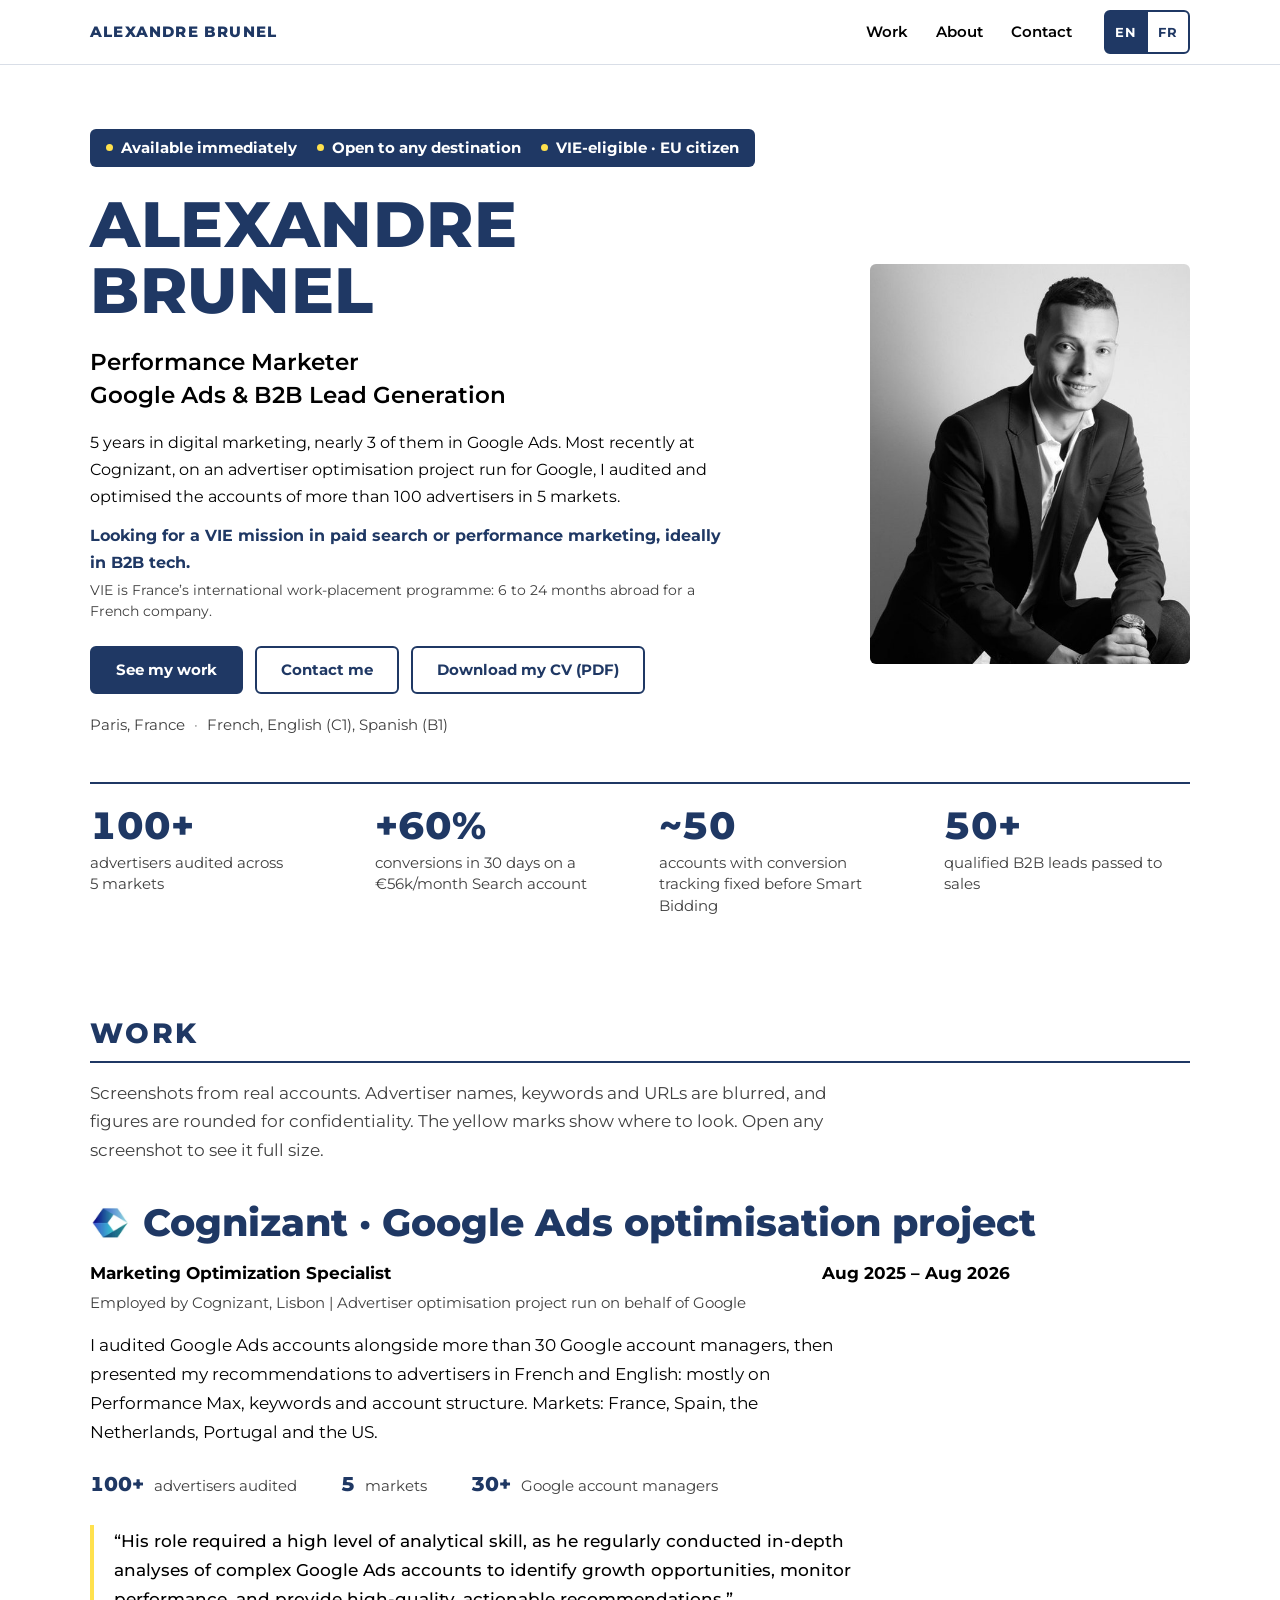
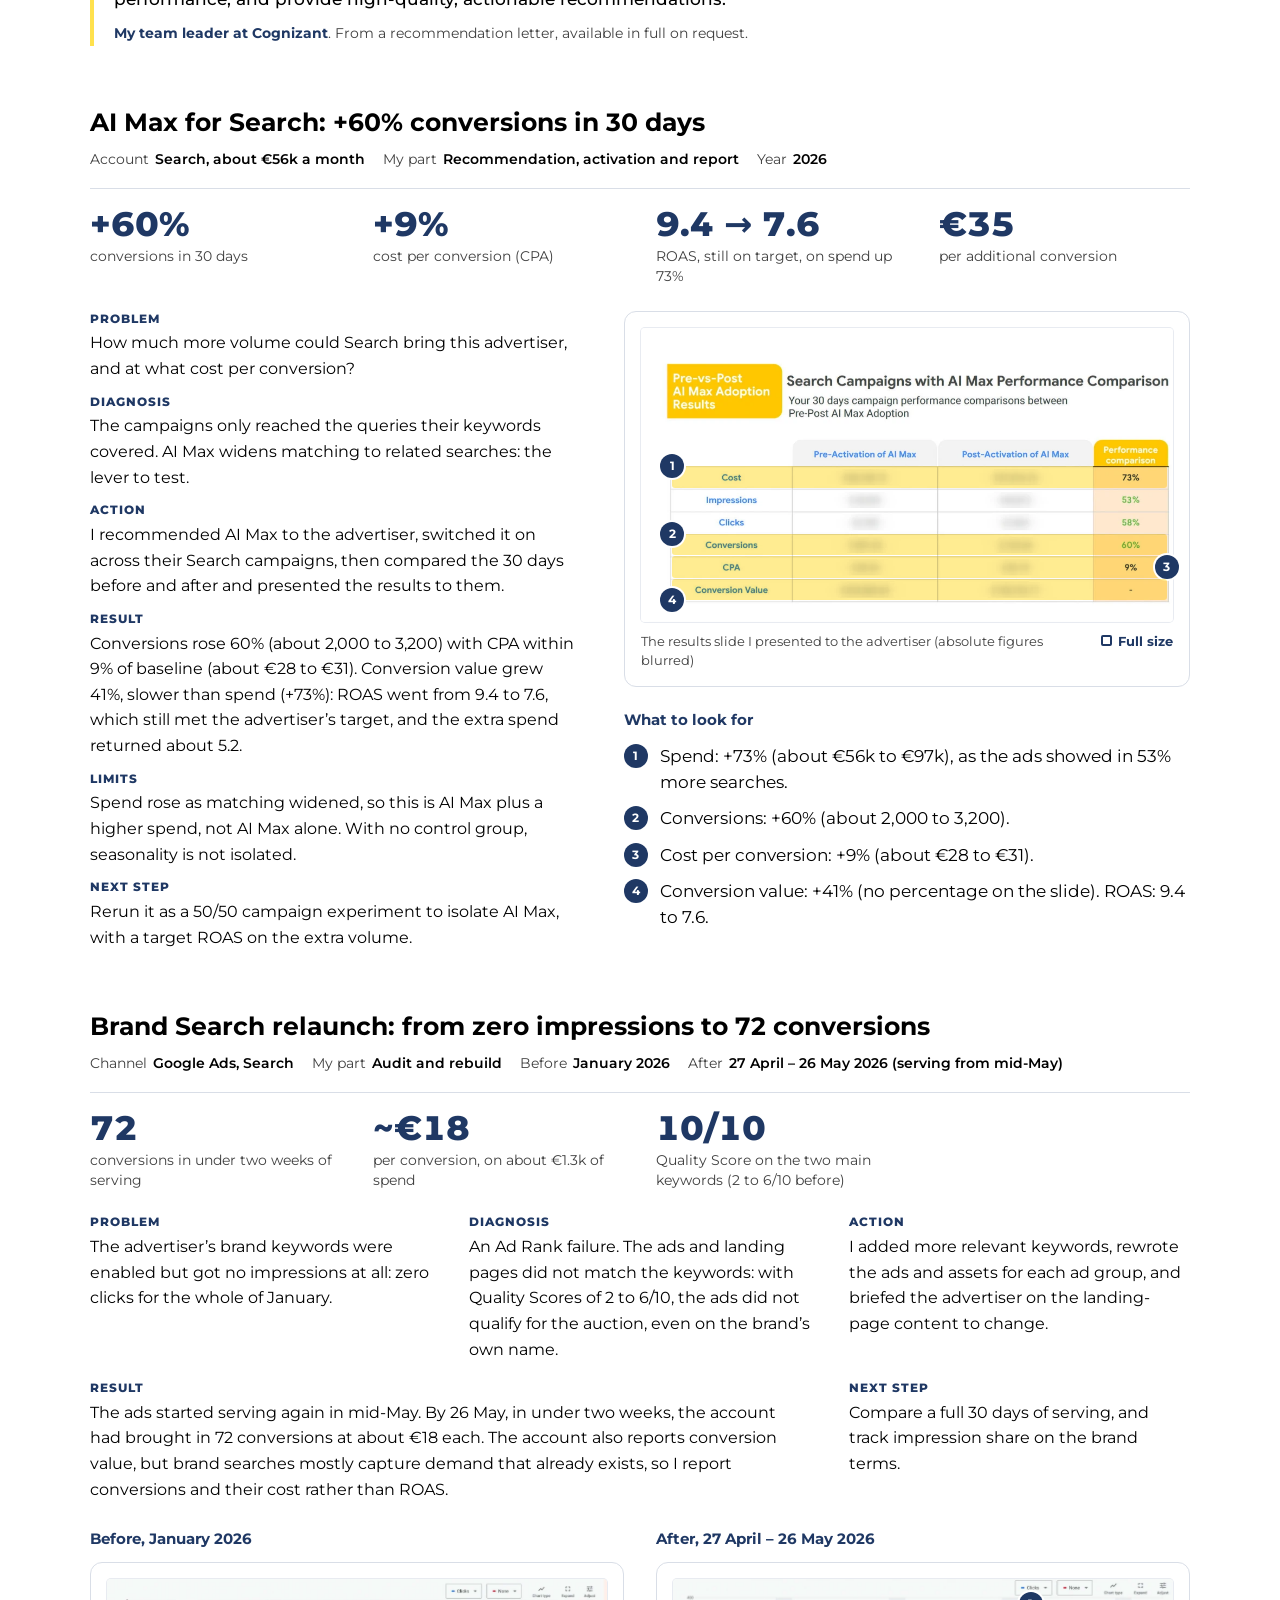
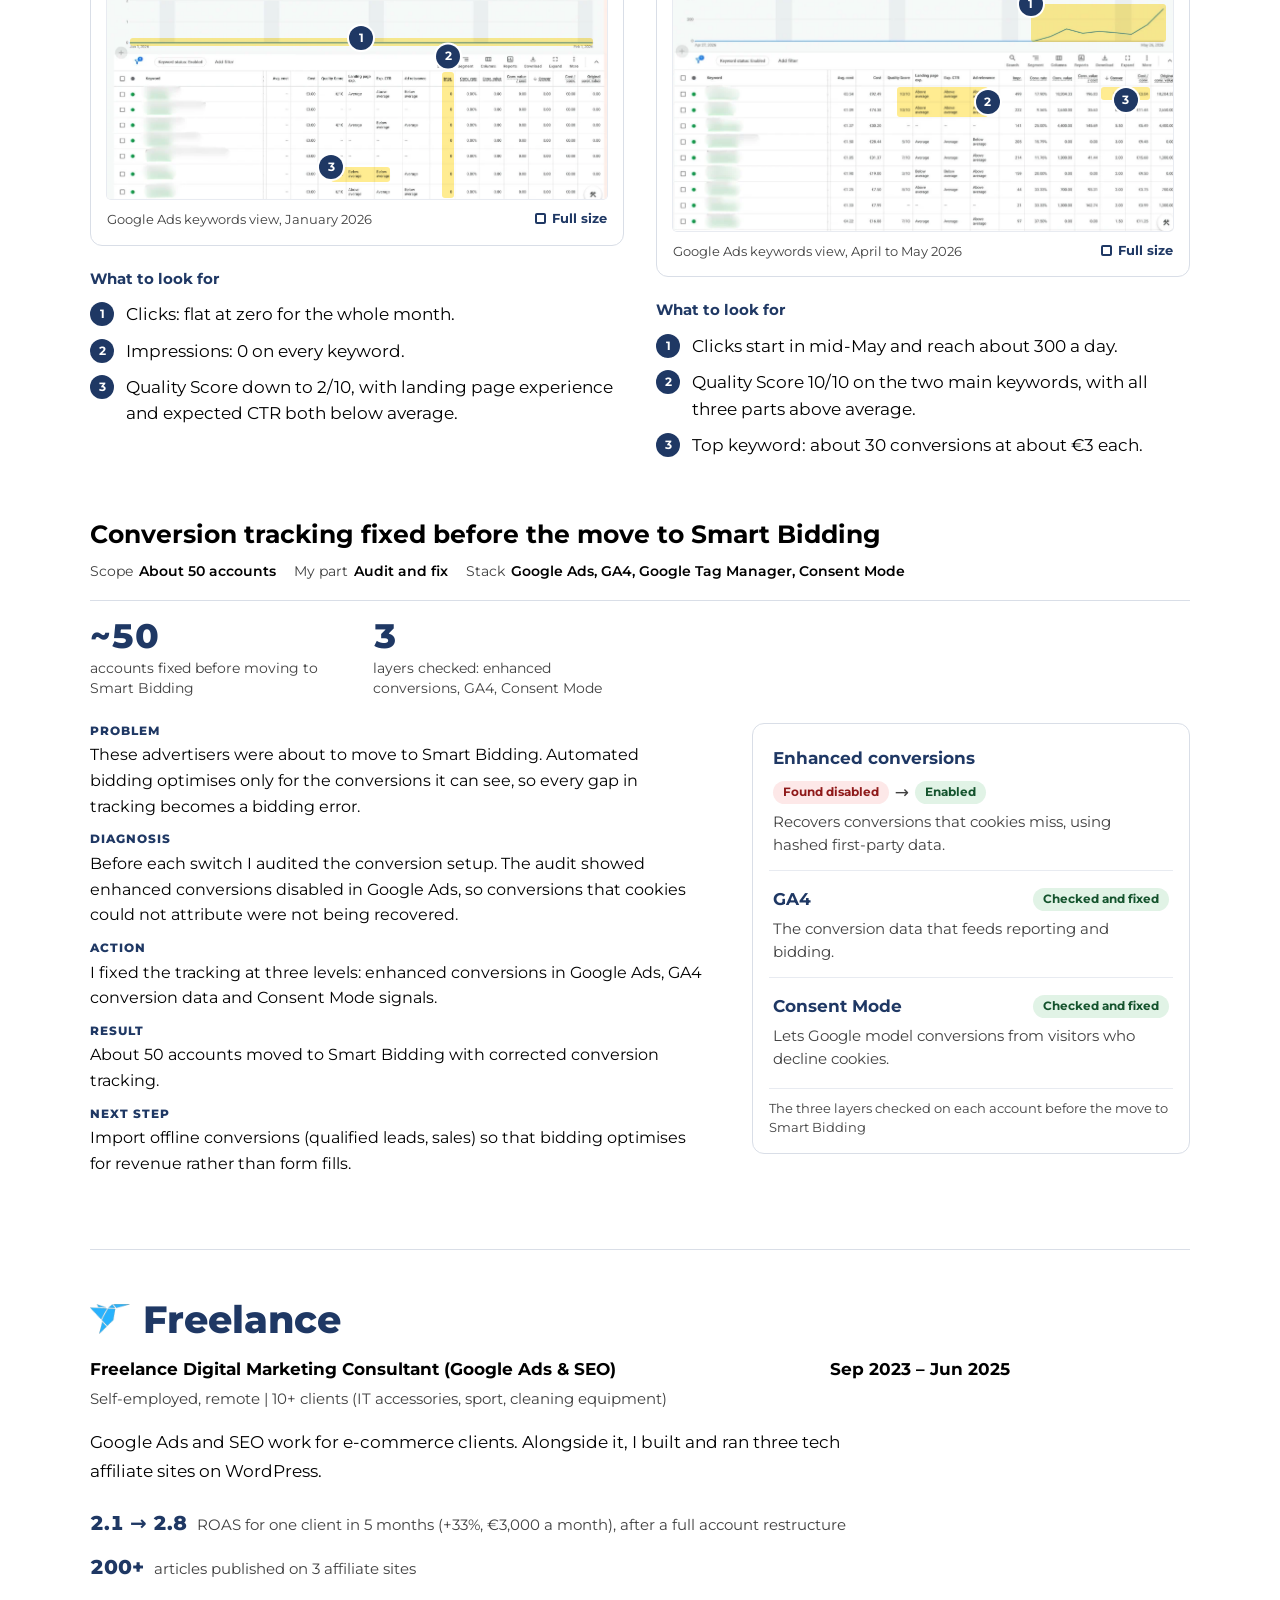
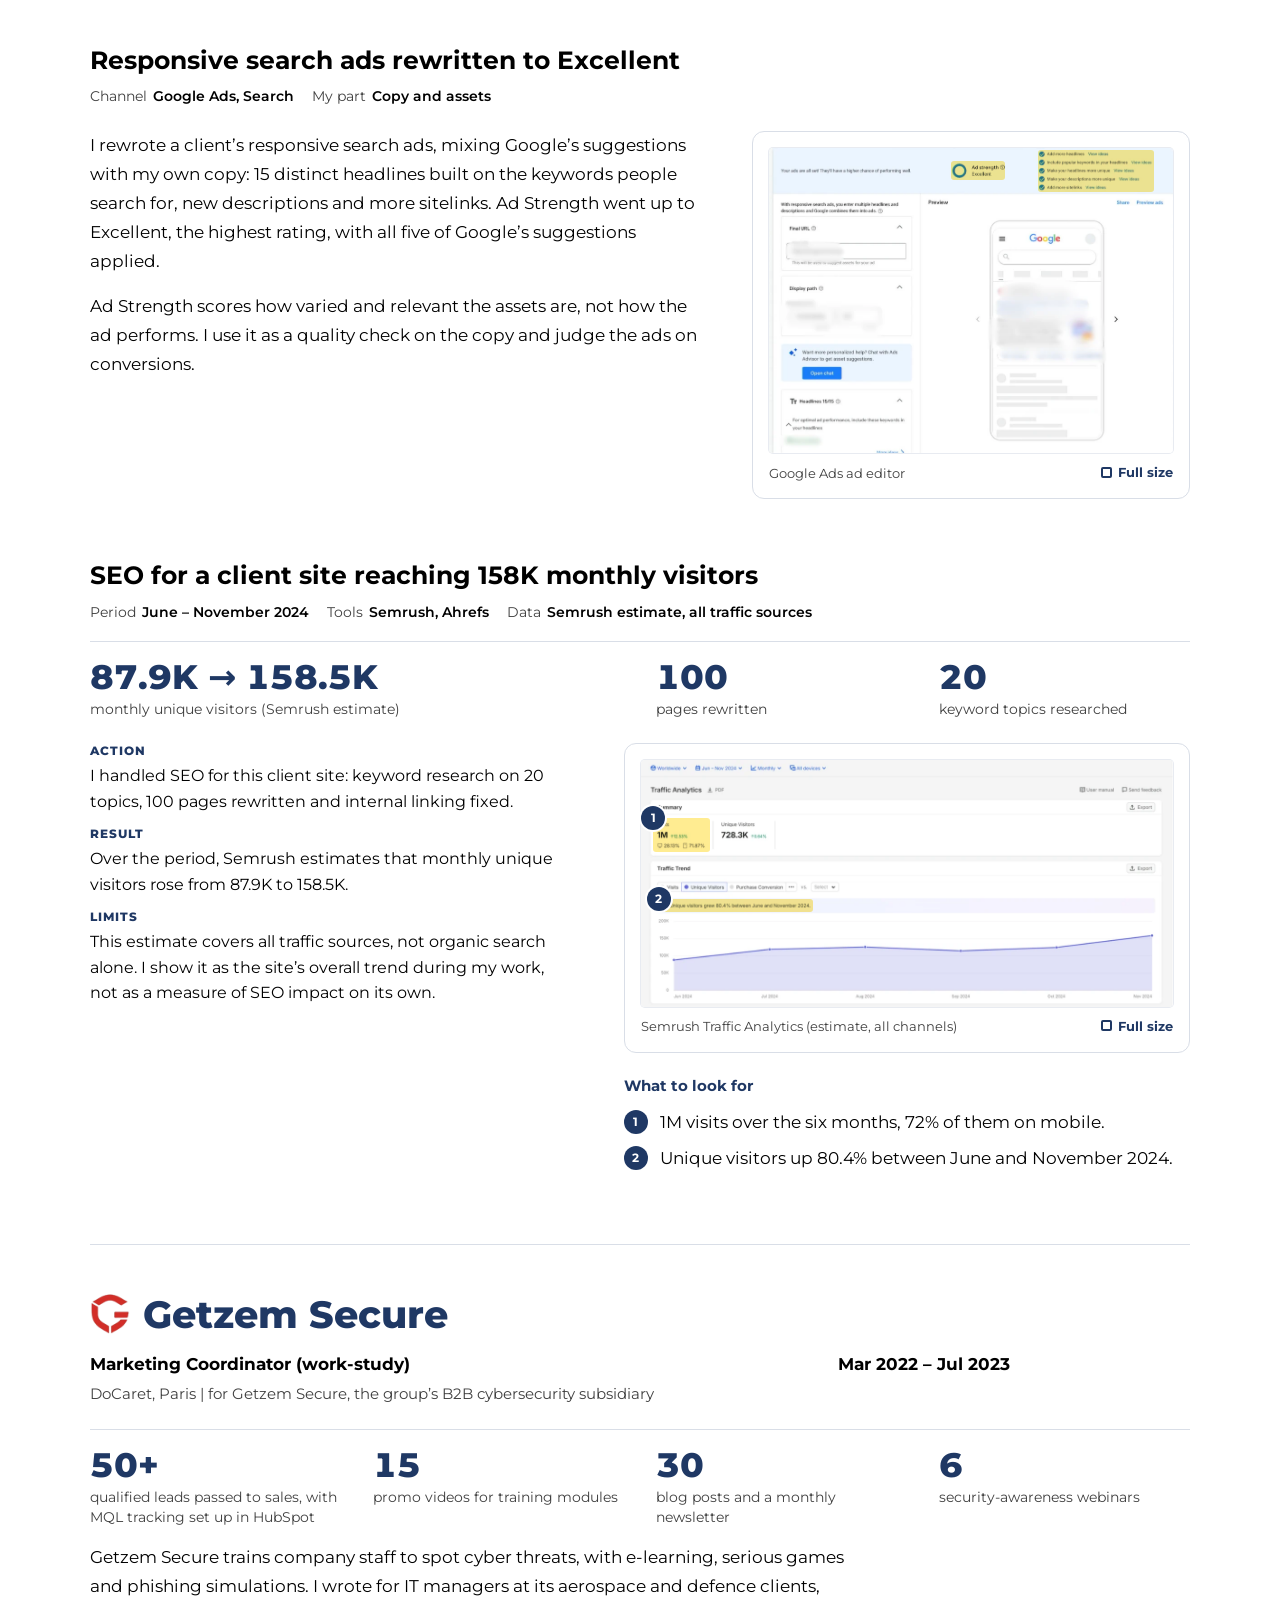
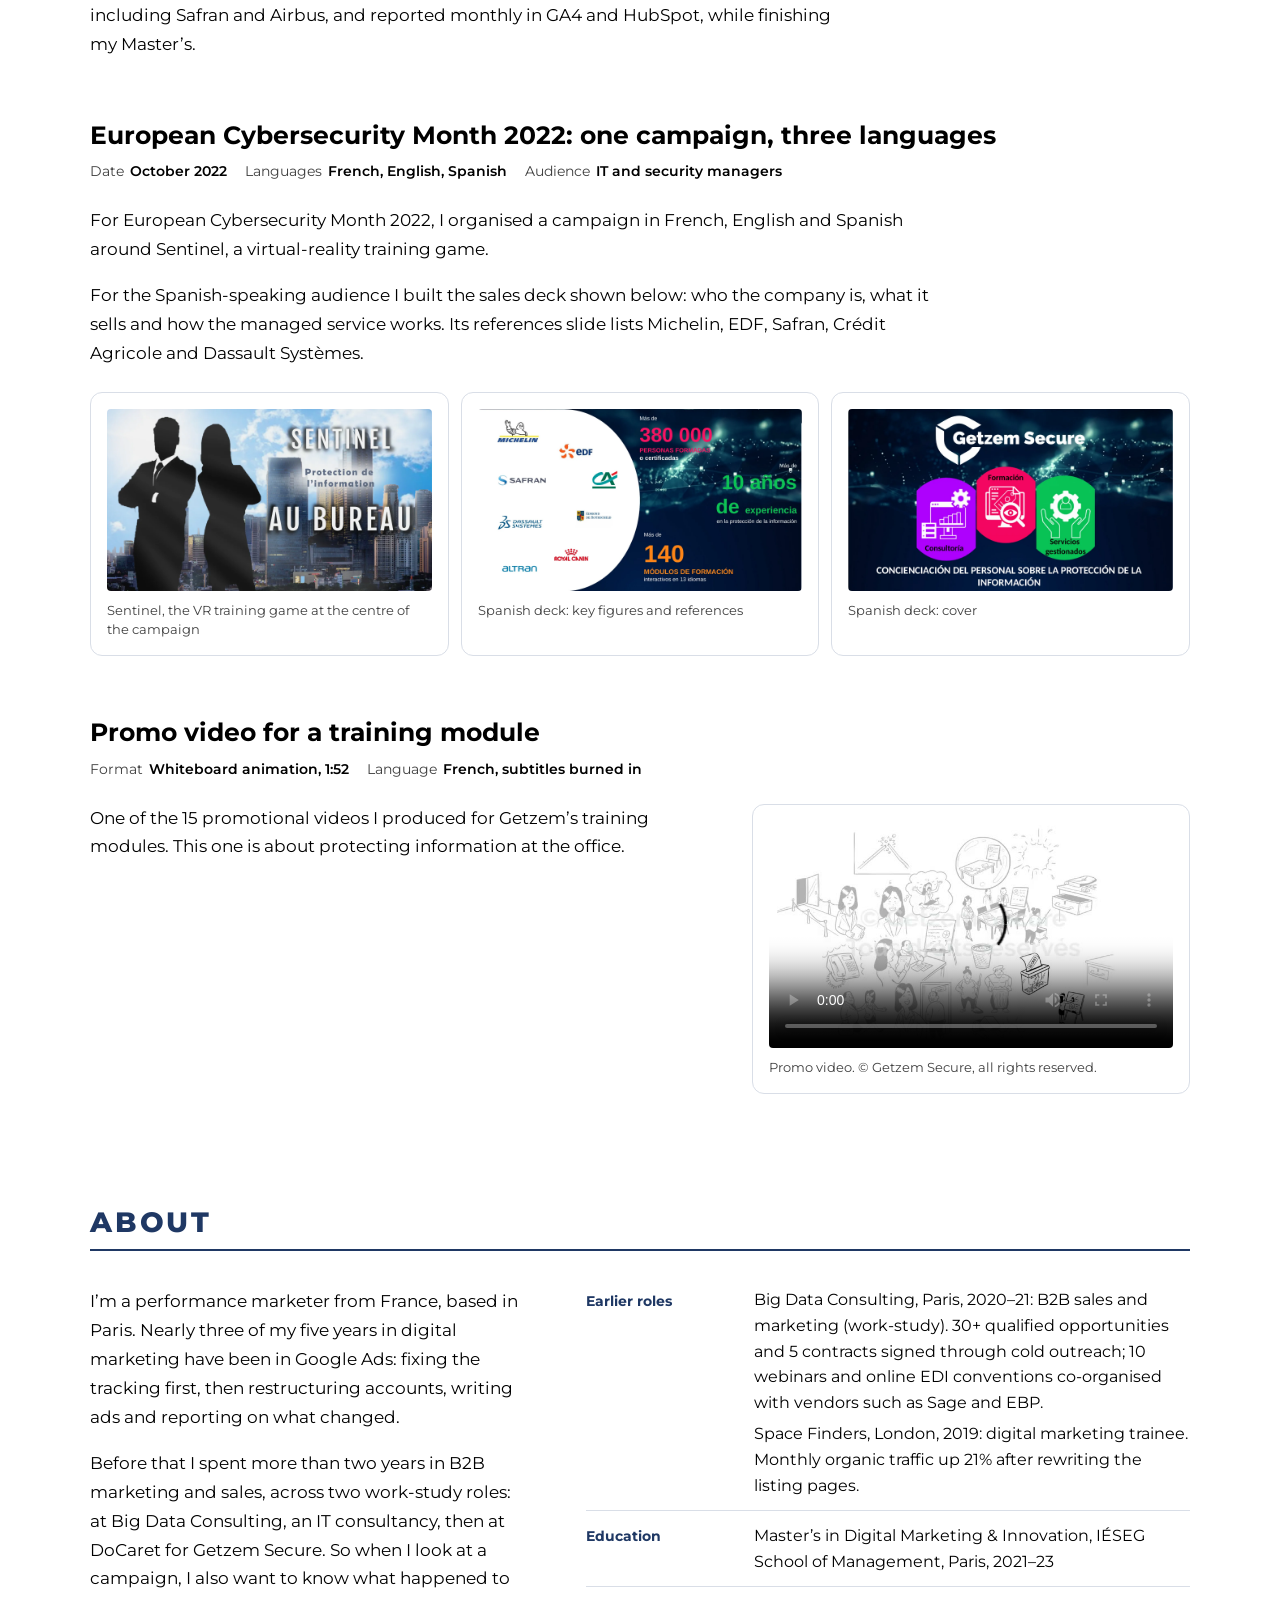
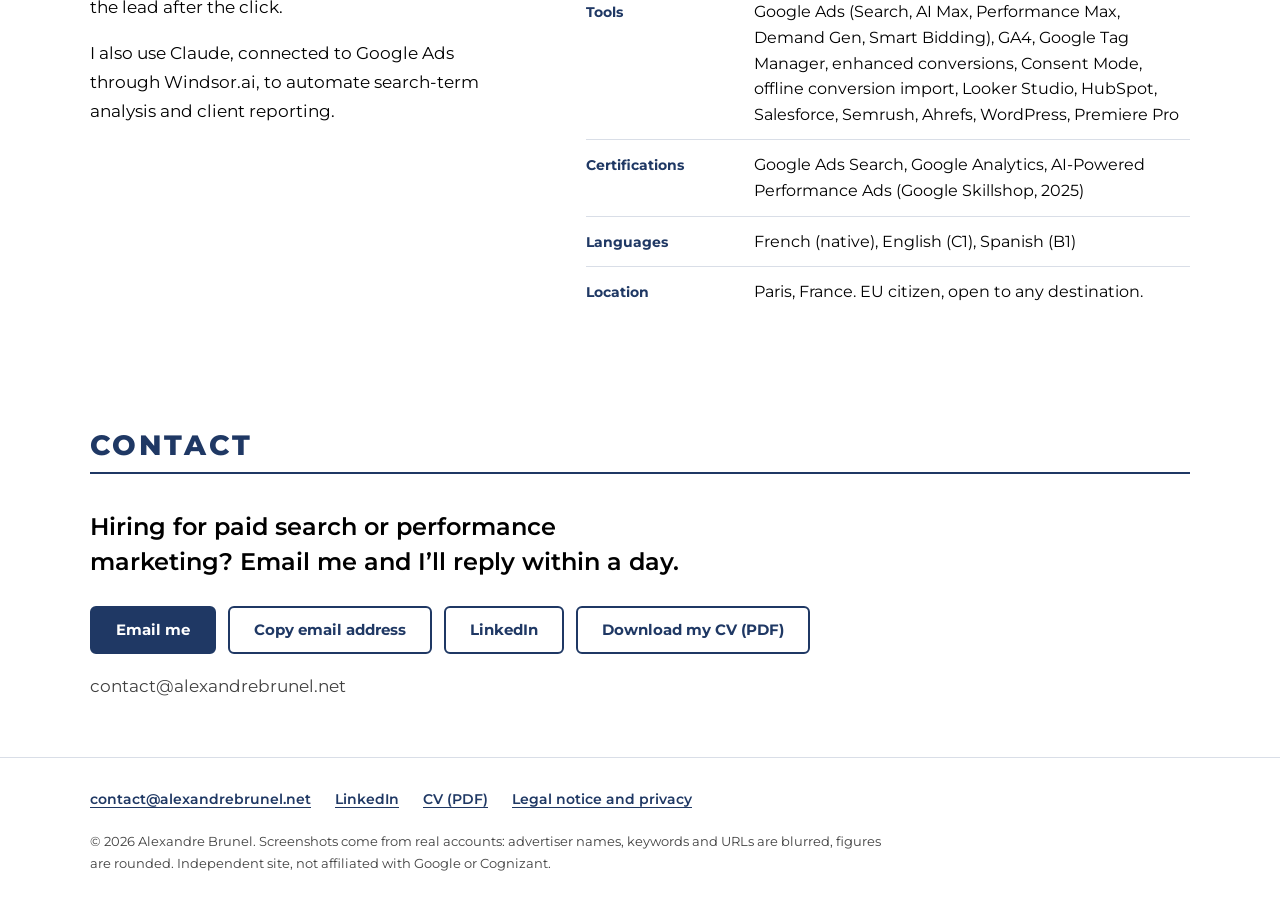
==== index.html @ faf5b643 "Replace CVs with the current EN and FR versions; align email and English level across site and CVs" ====
<!doctype html>
<html lang="en-GB">
<head>
  <meta charset="utf-8">
  <meta name="viewport" content="width=device-width, initial-scale=1">
  <title data-fr="Alexandre Brunel | Marketing de performance : Google Ads et leads B2B">Alexandre Brunel | Performance Marketer: Google Ads &amp; B2B Lead Generation</title>
  <meta name="description" content="Performance marketer: nearly 3 years in Google Ads, 100+ advertiser accounts audited in 5 markets, B2B lead generation. Looking for a VIE mission in paid search." data-fr-content="Marketing de performance : près de 3 ans sur Google Ads, plus de 100 comptes d’annonceurs audités sur 5 marchés, génération de leads B2B. À la recherche d’un VIE en paid search.">
  <meta name="color-scheme" content="light">
  <meta name="theme-color" content="#ffffff">
  <link rel="canonical" href="https://alexandrebrunel.net/">

  <meta property="og:type" content="website">
  <meta property="og:site_name" content="Alexandre Brunel">
  <meta property="og:locale" content="en_GB">
  <meta property="og:locale:alternate" content="fr_FR">
  <meta property="og:title" content="Alexandre Brunel | Performance Marketer: Google Ads &amp; B2B Lead Generation">
  <meta property="og:description" content="Nearly 3 years in Google Ads: 100+ advertiser accounts audited in 5 markets, +60% conversions in 30 days on a €56k/month account. Looking for a VIE mission in paid search.">
  <meta property="og:url" content="https://alexandrebrunel.net/">
  <meta property="og:image" content="https://alexandrebrunel.net/images/og-image.jpg">
  <meta property="og:image:width" content="1200">
  <meta property="og:image:height" content="630">
  <meta property="og:image:alt" content="Alexandre Brunel, performance marketer: Google Ads and B2B lead generation">
  <meta name="twitter:card" content="summary_large_image">

  <link rel="icon" href="images/favicon.png" type="image/png">
  <link rel="apple-touch-icon" href="images/apple-touch-icon.png">
  <link rel="preload" href="fonts/montserrat-latin-wght-normal.woff2" as="font" type="font/woff2" crossorigin>
  <link rel="stylesheet" href="css/style.css">
  <script>
    (function (d) {
      d.classList.add('js');
      var lang = 'en';
      try {
        var asked = new URLSearchParams(location.search).get('lang');
        var browser = (navigator.language || '').slice(0, 2).toLowerCase() === 'fr' ? 'fr' : 'en';
        lang = asked === 'fr' || asked === 'en' ? asked : (localStorage.getItem('lang') || browser);
      } catch (e) {}
      if (lang === 'fr') {
        d.lang = 'fr';
        d.classList.add('is-translating');
        setTimeout(function () { d.classList.remove('is-translating'); }, 2500);
      }
    })(document.documentElement);
  </script>
  <script src="js/lang.js" defer></script>
  <script src="js/main.js" defer></script>
  <script src="js/analytics.js" data-gtm-id="" defer></script>
  <script type="application/ld+json">
  {
    "@context": "https://schema.org",
    "@type": "Person",
    "name": "Alexandre Brunel",
    "url": "https://alexandrebrunel.net/",
    "image": "https://alexandrebrunel.net/images/portrait.jpg",
    "jobTitle": "Performance Marketer",
    "description": "Performance marketer based in Paris: Google Ads and B2B lead generation. 5 years in digital marketing, nearly 3 of them in Google Ads.",
    "knowsAbout": ["Google Ads", "Paid search", "Performance marketing", "Conversion tracking", "Google Analytics 4", "Google Tag Manager", "Consent Mode", "Smart Bidding", "B2B lead generation", "SEO"],
    "address": { "@type": "PostalAddress", "addressLocality": "Paris", "addressCountry": "FR" },
    "knowsLanguage": ["fr", "en", "es"],
    "alumniOf": { "@type": "CollegeOrUniversity", "name": "IÉSEG School of Management" },
    "sameAs": ["https://www.linkedin.com/in/alexandre-brunel-b37252150/"]
  }
  </script>
</head>
<body>
  <a class="skip" href="#work" data-fr="Aller aux projets">Skip to the work</a>

  <header class="topbar">
    <div class="wrap topbar__inner">
      <a class="topbar__name" href="#top">Alexandre Brunel</a>
      <nav class="topbar__nav" aria-label="Sections">
        <a href="#work" data-fr="Projets">Work</a>
        <a href="#about" data-fr="À propos">About</a>
        <a href="#contact">Contact</a>
      </nav>
      <div class="lang" role="group" aria-label="Language" data-fr-aria-label="Langue">
        <button class="lang__btn" type="button" data-lang="en" lang="en" aria-label="English" aria-pressed="true">EN</button>
        <button class="lang__btn" type="button" data-lang="fr" lang="fr" aria-label="Français" aria-pressed="false">FR</button>
      </div>
    </div>
  </header>

  <main id="top">
    <section class="hero" aria-labelledby="hero-title">
      <div class="wrap hero__grid">
        <ul class="hero__status" aria-label="Availability" data-fr-aria-label="Disponibilité">
          <li data-fr="Disponible immédiatement">Available immediately</li>
          <li data-fr="Ouvert à toutes les destinations">Open to any destination</li>
          <li data-fr="Éligible au VIE · Citoyen européen">VIE-eligible · EU citizen</li>
        </ul>
        <div class="hero__text">
          <h1 class="hero__name" id="hero-title">Alexandre Brunel</h1>
          <p class="hero__role"><span class="hero__part" data-fr="Marketing de performance">Performance Marketer</span><span class="sr-only">:</span> <span class="hero__part" data-fr="Google Ads et génération de leads&nbsp;B2B">Google Ads &amp; B2B Lead Generation</span></p>
          <p class="hero__intro" data-fr="5 ans d’expérience en marketing digital, dont près de 3 sur Google Ads. Dernièrement chez Cognizant, sur un projet d’optimisation des annonceurs mené pour Google, j’ai audité et optimisé les comptes de plus de 100 annonceurs sur 5 marchés.">5 years in digital marketing, nearly 3 of them in Google Ads. Most recently at Cognizant, on an advertiser optimisation project run for Google, I audited and optimised the accounts of more than 100 advertisers in 5&nbsp;markets.</p>
          <p class="hero__target"><strong data-fr="Je recherche un VIE en paid search ou en marketing de performance, idéalement dans la tech B2B.">Looking for a VIE mission in paid search or performance marketing, ideally in B2B tech.</strong> <span class="hero__gloss" data-fr="Le VIE (Volontariat International en Entreprise) est une mission de 6 à 24 mois à l’étranger pour une entreprise française.">VIE is France’s international work-placement programme: 6 to 24 months abroad for a French company.</span></p>
          <div class="hero__actions">
            <a class="btn btn--solid" href="#work" data-fr="Voir mes projets">See my work</a>
            <a class="btn btn--outline" href="#contact" data-fr="Me contacter">Contact me</a>
            <a class="btn btn--outline" href="files/Alexandre_Brunel_CV_EN.pdf" data-fr-href="files/Alexandre_Brunel_CV_FR.pdf" download data-fr="Télécharger mon CV (PDF)">Download my CV (PDF)</a>
          </div>
          <ul class="hero__facts" aria-label="Key facts" data-fr-aria-label="En bref">
            <li>Paris, France</li>
            <li data-fr="Français, anglais (C1), espagnol (B1)">French, English (C1), Spanish (B1)</li>
          </ul>
        </div>
        <img class="hero__portrait" src="images/portrait.jpg" width="533" height="666" alt="Portrait of Alexandre Brunel" data-fr-alt="Portrait d’Alexandre Brunel" fetchpriority="high">
      </div>

      <div class="wrap">
        <ul class="proof" aria-label="Results in brief" data-fr-aria-label="Résultats en bref">
          <li><a href="#cognizant"><strong data-fr="100+">100+</strong><span data-fr="annonceurs audités sur 5&nbsp;marchés">advertisers audited across 5&nbsp;markets</span></a></li>
          <li><a href="#aimax"><strong data-fr="+60&nbsp;%">+60%</strong><span data-fr="de conversions en 30 jours sur un compte Search à 56&nbsp;k€ par mois">conversions in 30 days on a €56k/month Search account</span></a></li>
          <li><a href="#tracking"><strong data-fr="~50">~50</strong><span data-fr="comptes au tracking corrigé avant leur passage au Smart Bidding">accounts with conversion tracking fixed before Smart Bidding</span></a></li>
          <li><a href="#getzem"><strong data-fr="50+">50+</strong><span data-fr="leads B2B qualifiés transmis aux commerciaux">qualified B2B leads passed to sales</span></a></li>
        </ul>
      </div>
    </section>

    <section class="section" id="work" aria-labelledby="work-title">
      <div class="wrap">
        <div class="section__head">
          <h2 class="section__title" id="work-title" data-fr="Projets">Work</h2>
          <p class="section__intro" data-fr="Captures d’écran issues de comptes réels. Les noms d’annonceurs, les mots-clés et les URL sont floutés, et les chiffres sont arrondis par souci de confidentialité. Les surlignages jaunes indiquent où regarder. Ouvrez une capture pour l’afficher en grand.">Screenshots from real accounts. Advertiser names, keywords and URLs are blurred, and figures are rounded for confidentiality. The yellow marks show where to look. Open any screenshot to see it full size.</p>
        </div>

        <article class="chapter" id="cognizant" aria-labelledby="cognizant-title">
          <header class="chapter__head">
            <h3 class="chapter__title" id="cognizant-title"><img class="chapter__logo" src="images/logo-cognizant.webp" width="96" height="96" alt="Cognizant logo" data-fr-alt="Logo Cognizant"><span data-fr="Cognizant · Projet d’optimisation Google&nbsp;Ads">Cognizant · Google Ads optimisation project</span></h3>
            <div class="role">
              <p class="role__title" data-fr="Marketing Optimization Specialist">Marketing Optimization Specialist</p>
              <p class="role__dates" data-fr="août 2025 – août 2026">Aug 2025 – Aug 2026</p>
              <p class="role__org" data-fr="Salarié de Cognizant, Lisbonne | Projet d’optimisation des annonceurs mené pour le compte de Google">Employed by Cognizant, Lisbon | Advertiser optimisation project run on behalf of Google</p>
            </div>
            <p class="chapter__intro" data-fr="J’ai audité des comptes Google Ads avec plus de 30 account managers de Google, puis présenté mes recommandations aux annonceurs, en français et en anglais&nbsp;: surtout sur Performance Max, les mots-clés et la structure des comptes. Marchés&nbsp;: France, Espagne, Pays-Bas, Portugal et États-Unis.">I audited Google Ads accounts alongside more than 30 Google account managers, then presented my recommendations to advertisers in French and English: mostly on Performance Max, keywords and account structure. Markets: France, Spain, the Netherlands, Portugal and the US.</p>
            <ul class="tally" aria-label="Scope of the project" data-fr-aria-label="Périmètre du projet">
              <li><strong>100+</strong> <span data-fr="annonceurs audités">advertisers audited</span></li>
              <li><strong>5</strong> <span data-fr="marchés">markets</span></li>
              <li><strong>30+</strong> <span data-fr="account managers Google">Google account managers</span></li>
            </ul>
            <figure class="quote">
              <blockquote class="quote__text">
                <p data-fr="«&nbsp;Son poste exigeait de solides compétences analytiques&nbsp;: il réalisait régulièrement des analyses approfondies de comptes Google Ads complexes pour identifier des opportunités de croissance, suivre les performances et formuler des recommandations concrètes et de grande qualité.&nbsp;»">“His role required a high level of analytical skill, as he regularly conducted in-depth analyses of complex Google Ads accounts to identify growth opportunities, monitor performance, and provide high-quality, actionable recommendations.”</p>
              </blockquote>
              <figcaption class="quote__by"><strong data-fr="Responsable de mon équipe chez Cognizant">My team leader at Cognizant</strong>. <span data-fr="Extrait d’une lettre de recommandation traduite de l’anglais, disponible en entier sur demande.">From a recommendation letter, available in full on request.</span></figcaption>
            </figure>
          </header>

          <section class="case" id="aimax" aria-labelledby="case-aimax" data-scope>
            <header class="case__head">
              <h4 class="case__title" id="case-aimax" data-fr="AI Max pour le Réseau de Recherche&nbsp;: +60&nbsp;% de conversions en 30 jours">AI Max for Search: +60% conversions in 30 days</h4>
              <dl class="case__facts">
                <div><dt data-fr="Compte">Account</dt><dd data-fr="Search, environ 56&nbsp;k€ par mois">Search, about €56k a month</dd></div>
                <div><dt data-fr="Mon rôle">My part</dt><dd data-fr="Recommandation, activation et reporting">Recommendation, activation and report</dd></div>
                <div><dt data-fr="Année">Year</dt><dd>2026</dd></div>
              </dl>
              <ul class="stats" aria-label="Key results" data-fr-aria-label="Résultats clés">
                <li><strong data-fr="+60&nbsp;%">+60%</strong><span data-fr="de conversions en 30 jours">conversions in 30 days</span></li>
                <li><strong data-fr="+9&nbsp;%">+9%</strong><span data-fr="de coût par conversion (CPA)">cost per conversion (CPA)</span></li>
                <li><strong data-fr="9,4 → 7,6">9.4 → 7.6</strong><span data-fr="de ROAS, conforme à l’objectif, pour +73&nbsp;% de dépenses">ROAS, still on target, on spend up 73%</span></li>
                <li><strong data-fr="35&nbsp;€">€35</strong><span data-fr="par conversion supplémentaire">per additional conversion</span></li>
              </ul>
            </header>
            <div class="case__text">
              <details class="more" open data-keep-open><summary><span data-fr="Le raisonnement, étape par étape">The reasoning, step by step</span></summary>
              <dl class="beats">
                <div><dt data-fr="Problème">Problem</dt><dd data-fr="Combien de volume supplémentaire le Search pouvait-il apporter à cet annonceur, et à quel coût par conversion&nbsp;?">How much more volume could Search bring this advertiser, and at what cost per conversion?</dd></div>
                <div><dt data-fr="Diagnostic">Diagnosis</dt><dd data-fr="Les campagnes ne touchaient que les requêtes couvertes par leurs mots-clés. AI Max étend le ciblage aux recherches proches&nbsp;: c’était le levier à tester.">The campaigns only reached the queries their keywords covered. AI Max widens matching to related searches: the lever to test.</dd></div>
                <div><dt data-fr="Action">Action</dt><dd data-fr="J’ai recommandé AI Max à l’annonceur, je l’ai activé sur l’ensemble de ses campagnes Search, puis j’ai comparé les 30 jours avant et après et je lui ai présenté les résultats.">I recommended AI Max to the advertiser, switched it on across their Search campaigns, then compared the 30 days before and after and presented the results to them.</dd></div>
                <div><dt data-fr="Résultat">Result</dt><dd><span data-fr="Les conversions ont augmenté de 60&nbsp;% (d’environ 2&nbsp;000 à 3&nbsp;200), pour un CPA resté à moins de 9&nbsp;% de son niveau de départ (d’environ 28&nbsp;€ à 31&nbsp;€).">Conversions rose 60% (about 2,000 to 3,200) with CPA within 9% of baseline (about €28 to €31).</span> <span data-fr="La valeur de conversion a progressé de 41&nbsp;%, moins vite que les dépenses (+73&nbsp;%)&nbsp;: le ROAS est passé de 9,4 à 7,6, un niveau qui restait conforme à l’objectif de l’annonceur, et le ROAS des dépenses supplémentaires est d’environ 5,2.">Conversion value grew 41%, slower than spend (+73%): ROAS went from 9.4 to 7.6, which still met the advertiser’s target, and the extra spend returned about 5.2.</span></dd></div>
                <div><dt data-fr="Limites">Limits</dt><dd data-fr="Les dépenses ont augmenté avec l’élargissement du ciblage&nbsp;: le résultat reflète AI Max et un budget supérieur, pas AI Max seul. Sans groupe témoin, la saisonnalité n’est pas isolée.">Spend rose as matching widened, so this is AI Max plus a higher spend, not AI Max alone. With no control group, seasonality is not isolated.</dd></div>
                <div><dt data-fr="Et ensuite">Next step</dt><dd data-fr="Refaire le test en expérience de campagne à 50/50 pour isoler l’effet d’AI Max, avec un ROAS cible sur le volume supplémentaire.">Rerun it as a 50/50 campaign experiment to isolate AI Max, with a target ROAS on the extra volume.</dd></div>
              </dl>
              </details>
            </div>
            <div class="case__evidence">
              <figure class="evidence">
                <div class="shot" style="--natural:982px">
                  <button class="shot__btn" type="button" data-zoom data-caption="The results slide I presented to the advertiser. Absolute figures are blurred." data-fr-caption="La diapositive de résultats que j’ai présentée à l’annonceur. Les valeurs absolues sont floutées.">
                    <img src="images/ai-max.webp" width="982" height="542" loading="lazy" decoding="async" alt="Results slide comparing the 30 days before and after AI Max: cost +73%, impressions +53%, clicks +58%, conversions +60%, cost per acquisition +9%. Absolute figures are blurred." data-fr-alt="Diapositive de résultats comparant les 30 jours avant et après l’activation d’AI Max&nbsp;: coût +73&nbsp;%, impressions +53&nbsp;%, clics +58&nbsp;%, conversions +60&nbsp;%, coût par acquisition +9&nbsp;%. Les valeurs absolues sont floutées.">
                    <span class="sr-only" data-fr="Afficher en grand">Open full size</span>
                  </button>
                  <span class="mark" data-mark="1" style="--x:5.91%;--y:47.23%;--w:92.87%;--h:7.2%" aria-hidden="true"><span class="mark__n">1</span></span>
                  <span class="mark" data-mark="2" style="--x:5.91%;--y:70.3%;--w:92.87%;--h:7%" aria-hidden="true"><span class="mark__n">2</span></span>
                  <span class="mark" data-mark="3" style="--x:5.91%;--y:77.86%;--w:92.87%;--h:7.2%;--bx:100%;--by:50%" aria-hidden="true"><span class="mark__n">3</span></span>
                  <span class="mark" data-mark="4" style="--x:5.91%;--y:85.5%;--w:92.87%;--h:7.2%;--by:100%" aria-hidden="true"><span class="mark__n">4</span></span>
                </div>
                <figcaption class="evidence__bar"><span data-fr="La diapositive de résultats présentée à l’annonceur (valeurs absolues floutées)">The results slide I presented to the advertiser (absolute figures blurred)</span><span class="evidence__hint" aria-hidden="true" data-fr="Agrandir">Full size</span></figcaption>
              </figure>
              <div class="look">
                <h5 class="look__title" data-fr="À observer">What to look for</h5>
                <ol class="look__list" role="list" data-look>
                  <li data-mark="1" data-fr="Dépenses&nbsp;: +73&nbsp;% (d’environ 56&nbsp;k€ à 97&nbsp;k€), les annonces ayant été diffusées sur 53&nbsp;% de recherches en plus.">Spend: +73% (about €56k to €97k), as the ads showed in 53% more searches.</li>
                  <li data-mark="2" data-fr="Conversions&nbsp;: +60&nbsp;% (d’environ 2&nbsp;000 à 3&nbsp;200).">Conversions: +60% (about 2,000 to 3,200).</li>
                  <li data-mark="3" data-fr="Coût par conversion&nbsp;: +9&nbsp;% (d’environ 28&nbsp;€ à 31&nbsp;€).">Cost per conversion: +9% (about €28 to €31).</li>
                  <li data-mark="4" data-fr="Valeur de conversion&nbsp;: +41&nbsp;% (sans pourcentage sur la diapositive). ROAS&nbsp;: de 9,4 à 7,6.">Conversion value: +41% (no percentage on the slide). ROAS: 9.4 to 7.6.</li>
                </ol>
              </div>
            </div>
          </section>

          <section class="case case--wide" id="relaunch" aria-labelledby="case-relaunch">
            <header class="case__head">
              <h4 class="case__title" id="case-relaunch" data-fr="Relance d’un compte Brand&nbsp;Search&nbsp;: de zéro impression à 72 conversions">Brand Search relaunch: from zero impressions to 72 conversions</h4>
              <dl class="case__facts">
                <div><dt data-fr="Canal">Channel</dt><dd>Google Ads, Search</dd></div>
                <div><dt data-fr="Mon rôle">My part</dt><dd data-fr="Audit et refonte">Audit and rebuild</dd></div>
                <div><dt data-fr="Avant">Before</dt><dd data-fr="janvier 2026">January 2026</dd></div>
                <div><dt data-fr="Après">After</dt><dd data-fr="27 avril – 26 mai 2026 (diffusion à partir de la mi-mai)">27 April – 26 May 2026 (serving from mid-May)</dd></div>
              </dl>
              <ul class="stats" aria-label="Key results" data-fr-aria-label="Résultats clés">
                <li><strong>72</strong><span data-fr="conversions en moins de deux semaines de diffusion">conversions in under two weeks of serving</span></li>
                <li><strong data-fr="~18&nbsp;€">~€18</strong><span data-fr="par conversion, pour environ 1,3&nbsp;k€ de dépenses">per conversion, on about €1.3k of spend</span></li>
                <li><strong>10/10</strong><span data-fr="de niveau de qualité sur les deux principaux mots-clés (2 à 6/10 avant)">Quality Score on the two main keywords (2 to 6/10 before)</span></li>
              </ul>
            </header>
            <div class="case__text">
              <details class="more" open><summary><span data-fr="Le raisonnement, étape par étape">The reasoning, step by step</span></summary>
              <dl class="beats">
                <div><dt data-fr="Problème">Problem</dt><dd data-fr="Les mots-clés de marque de l’annonceur étaient actifs, mais n’obtenaient aucune impression&nbsp;: zéro clic sur tout le mois de janvier.">The advertiser’s brand keywords were enabled but got no impressions at all: zero clicks for the whole of January.</dd></div>
                <div><dt data-fr="Diagnostic">Diagnosis</dt><dd data-fr="Un Ad Rank insuffisant. Les annonces et les pages de destination ne correspondaient pas aux mots-clés&nbsp;: avec des niveaux de qualité de 2 à 6/10, les annonces ne se qualifiaient pas pour les enchères, même sur le nom de la marque.">An Ad Rank failure. The ads and landing pages did not match the keywords: with Quality Scores of 2 to 6/10, the ads did not qualify for the auction, even on the brand’s own name.</dd></div>
                <div><dt data-fr="Action">Action</dt><dd data-fr="J’ai ajouté des mots-clés plus pertinents, réécrit les annonces et les composants de chaque groupe d’annonces, et transmis à l’annonceur les modifications à apporter au contenu de ses pages de destination.">I added more relevant keywords, rewrote the ads and assets for each ad group, and briefed the advertiser on the landing-page content to change.</dd></div>
                <div class="beats__wide"><dt data-fr="Résultat">Result</dt><dd><span data-fr="Les annonces ont recommencé à être diffusées à la mi-mai. Au 26 mai, en moins de deux semaines, le compte avait généré 72 conversions à environ 18&nbsp;€ chacune.">The ads started serving again in mid-May. By 26 May, in under two weeks, the account had brought in 72 conversions at about €18 each.</span> <span data-fr="Le compte remonte aussi une valeur de conversion, mais les recherches de marque captent surtout une demande déjà existante&nbsp;: je présente donc les conversions et leur coût plutôt qu’un ROAS.">The account also reports conversion value, but brand searches mostly capture demand that already exists, so I report conversions and their cost rather than ROAS.</span></dd></div>
                <div><dt data-fr="Et ensuite">Next step</dt><dd data-fr="Comparer 30 jours complets de diffusion et suivre le taux d’impressions sur la marque.">Compare a full 30 days of serving, and track impression share on the brand terms.</dd></div>
              </dl>
              </details>
            </div>
            <div class="case__evidence tabs tabs--split" data-tabs>
              <div class="tabs__list" role="tablist" aria-label="Account state" data-fr-aria-label="État du compte">
                <button class="tab" type="button" role="tab" id="tab-before" aria-controls="panel-before" aria-selected="true" data-fr="Avant">Before</button>
                <button class="tab" type="button" role="tab" id="tab-after" aria-controls="panel-after" aria-selected="false" tabindex="-1" data-fr="Après">After</button>
              </div>

              <div class="tabs__panel" role="tabpanel" id="panel-before" aria-labelledby="tab-before" data-scope>
                <h5 class="tabs__fallback" data-fr="Avant, janvier 2026">Before, January 2026</h5>
                <figure class="evidence">
                  <div class="shot" style="--natural:1101px">
                    <button class="shot__btn" type="button" data-zoom data-caption="Keywords view, 1 January to 1 February 2026. Keywords are blurred." data-fr-caption="Vue des mots-clés, du 1er janvier au 1er février 2026. Les mots-clés sont floutés.">
                      <img src="images/before-launch.webp" width="1101" height="485" loading="lazy" decoding="async" alt="Google Ads keywords view for January 2026: no clicks and no impressions, Quality Scores between 2/10 and 6/10." data-fr-alt="Vue des mots-clés Google Ads pour janvier 2026&nbsp;: aucun clic ni aucune impression, niveaux de qualité entre 2/10 et 6/10.">
                      <span class="sr-only" data-fr="Afficher en grand">Open full size</span>
                    </button>
                    <span class="mark" data-mark="1" style="--x:4.54%;--y:27.01%;--w:92.64%;--h:3.71%;--bx:50%" aria-hidden="true"><span class="mark__n">1</span></span>
                    <span class="mark" data-mark="2" style="--x:66.94%;--y:42.47%;--w:2.54%;--h:56.91%;--bx:50%;--ty:-115%" aria-hidden="true"><span class="mark__n">2</span></span>
                    <span class="mark" data-mark="3" style="--x:44.87%;--y:85.57%;--w:11.81%;--h:6.6%" aria-hidden="true"><span class="mark__n">3</span></span>
                  </div>
                  <figcaption class="evidence__bar"><span data-fr="Vue des mots-clés Google Ads, janvier 2026">Google Ads keywords view, January 2026</span><span class="evidence__hint" aria-hidden="true" data-fr="Agrandir">Full size</span></figcaption>
                </figure>
                <div class="look">
                  <h5 class="look__title" data-fr="À observer">What to look for</h5>
                  <ol class="look__list" role="list" data-look>
                    <li data-mark="1" data-fr="Clics&nbsp;: à zéro pendant tout le mois.">Clicks: flat at zero for the whole month.</li>
                    <li data-mark="2" data-fr="Impressions&nbsp;: 0 sur chaque mot-clé.">Impressions: 0 on every keyword.</li>
                    <li data-mark="3" data-fr="Niveau de qualité (Quality Score) descendant jusqu’à 2/10, avec une expérience sur la page de destination et un taux de clics attendu tous deux inférieurs à la moyenne.">Quality Score down to 2/10, with landing page experience and expected CTR both below average.</li>
                  </ol>
                </div>
              </div>

              <div class="tabs__panel" role="tabpanel" id="panel-after" aria-labelledby="tab-after" data-scope>
                <h5 class="tabs__fallback" data-fr="Après, du 27 avril au 26 mai 2026">After, 27 April – 26 May 2026</h5>
                <figure class="evidence">
                  <div class="shot" style="--natural:1020px">
                    <button class="shot__btn" type="button" data-zoom data-caption="Keywords view, 27 April to 26 May 2026. Keywords are blurred." data-fr-caption="Vue des mots-clés, du 27 avril au 26 mai 2026. Les mots-clés sont floutés.">
                      <img src="images/after-launch.webp" width="1020" height="514" loading="lazy" decoding="async" alt="Google Ads keywords view for 27 April to 26 May 2026: clicks rising from mid-May, Quality Score 10/10 on the top keywords, conversions on most keywords." data-fr-alt="Vue des mots-clés Google Ads du 27 avril au 26 mai 2026&nbsp;: clics en hausse à partir de la mi-mai, niveau de qualité de 10/10 sur les principaux mots-clés, conversions sur la plupart des mots-clés.">
                      <span class="sr-only" data-fr="Afficher en grand">Open full size</span>
                    </button>
                    <span class="mark" data-mark="1" style="--x:71.57%;--y:10.12%;--w:27.06%;--h:14.79%" aria-hidden="true"><span class="mark__n">1</span></span>
                    <span class="mark" data-mark="2" style="--x:44.71%;--y:42.8%;--w:18.24%;--h:11.87%;--bx:100%;--by:50%" aria-hidden="true"><span class="mark__n">2</span></span>
                    <span class="mark" data-mark="3" style="--x:85.69%;--y:43%;--w:9.71%;--h:5.25%;--bx:50%;--by:100%" aria-hidden="true"><span class="mark__n">3</span></span>
                  </div>
                  <figcaption class="evidence__bar"><span data-fr="Vue des mots-clés Google Ads, avril-mai 2026">Google Ads keywords view, April to May 2026</span><span class="evidence__hint" aria-hidden="true" data-fr="Agrandir">Full size</span></figcaption>
                </figure>
                <div class="look">
                  <h5 class="look__title" data-fr="À observer">What to look for</h5>
                  <ol class="look__list" role="list" data-look>
                    <li data-mark="1" data-fr="Les clics démarrent à la mi-mai et atteignent environ 300 par jour.">Clicks start in mid-May and reach about 300 a day.</li>
                    <li data-mark="2" data-fr="Niveau de qualité de 10/10 sur les deux principaux mots-clés, avec ses trois composantes supérieures à la moyenne.">Quality Score 10/10 on the two main keywords, with all three parts above average.</li>
                    <li data-mark="3" data-fr="Meilleur mot-clé&nbsp;: environ 30 conversions à environ 3&nbsp;€ chacune.">Top keyword: about 30 conversions at about €3 each.</li>
                  </ol>
                </div>
              </div>
            </div>
          </section>

          <section class="case case--compact" id="tracking" aria-labelledby="case-tracking">
            <header class="case__head">
              <h4 class="case__title" id="case-tracking" data-fr="Un suivi des conversions fiabilisé avant le passage au Smart Bidding">Conversion tracking fixed before the move to Smart Bidding</h4>
              <dl class="case__facts">
                <div><dt data-fr="Périmètre">Scope</dt><dd data-fr="Une cinquantaine de comptes">About 50 accounts</dd></div>
                <div><dt data-fr="Mon rôle">My part</dt><dd data-fr="Audit et correction">Audit and fix</dd></div>
                <div><dt data-fr="Outils">Stack</dt><dd data-fr="Google Ads, GA4, Google Tag Manager, Consent Mode">Google Ads, GA4, Google Tag Manager, Consent Mode</dd></div>
              </dl>
              <ul class="stats" aria-label="Key results" data-fr-aria-label="Résultats clés">
                <li><strong data-fr="~50">~50</strong><span data-fr="comptes corrigés avant leur passage au Smart Bidding">accounts fixed before moving to Smart Bidding</span></li>
                <li><strong>3</strong><span data-fr="niveaux contrôlés&nbsp;: conversions améliorées, GA4, Consent Mode">layers checked: enhanced conversions, GA4, Consent Mode</span></li>
              </ul>
            </header>
            <div class="case__text">
              <details class="more" open><summary><span data-fr="Le raisonnement, étape par étape">The reasoning, step by step</span></summary>
              <dl class="beats">
                <div><dt data-fr="Problème">Problem</dt><dd data-fr="Ces annonceurs s’apprêtaient à passer au Smart Bidding. Or les enchères automatiques optimisent uniquement sur les conversions qu’elles voient&nbsp;: tout trou dans le suivi devient une erreur d’enchère.">These advertisers were about to move to Smart Bidding. Automated bidding optimises only for the conversions it can see, so every gap in tracking becomes a bidding error.</dd></div>
                <div><dt data-fr="Diagnostic">Diagnosis</dt><dd data-fr="Avant chaque bascule, j’ai audité la configuration des conversions. L’audit a montré que les conversions améliorées étaient désactivées dans Google Ads&nbsp;: les conversions que les cookies ne permettaient pas d’attribuer n’étaient donc pas récupérées.">Before each switch I audited the conversion setup. The audit showed enhanced conversions disabled in Google Ads, so conversions that cookies could not attribute were not being recovered.</dd></div>
                <div><dt data-fr="Action">Action</dt><dd data-fr="J’ai corrigé le suivi sur trois niveaux&nbsp;: les conversions améliorées dans Google Ads, les données de conversion GA4 et les signaux du Consent Mode.">I fixed the tracking at three levels: enhanced conversions in Google Ads, GA4 conversion data and Consent Mode signals.</dd></div>
                <div><dt data-fr="Résultat">Result</dt><dd data-fr="Une cinquantaine de comptes sont passés au Smart Bidding avec un suivi des conversions corrigé.">About 50 accounts moved to Smart Bidding with corrected conversion tracking.</dd></div>
                <div><dt data-fr="Et ensuite">Next step</dt><dd data-fr="Importer les conversions hors ligne (leads qualifiés, ventes) pour que les enchères optimisent sur le chiffre d’affaires plutôt que sur les formulaires envoyés.">Import offline conversions (qualified leads, sales) so that bidding optimises for revenue rather than form fills.</dd></div>
              </dl>
              </details>
            </div>
            <div class="case__evidence">
              <figure class="evidence audit">
                <ol class="audit__list" role="list">
                  <li>
                    <div class="audit__head"><strong data-fr="Conversions améliorées">Enhanced conversions</strong><span class="audit__chips"><span class="chip chip--bad" data-fr="Désactivées">Found disabled</span><span aria-hidden="true">→</span><span class="chip chip--ok" data-fr="Activées">Enabled</span></span></div>
                    <p data-fr="Elles récupèrent les conversions que les cookies manquent, grâce à des données first-party hachées.">Recovers conversions that cookies miss, using hashed first-party data.</p>
                  </li>
                  <li>
                    <div class="audit__head"><strong>GA4</strong><span class="chip chip--ok" data-fr="Contrôlé et corrigé">Checked and fixed</span></div>
                    <p data-fr="Les données de conversion qui alimentent le reporting et les enchères.">The conversion data that feeds reporting and bidding.</p>
                  </li>
                  <li>
                    <div class="audit__head"><strong>Consent Mode</strong><span class="chip chip--ok" data-fr="Contrôlé et corrigé">Checked and fixed</span></div>
                    <p data-fr="Il permet à Google de modéliser les conversions des internautes qui refusent les cookies.">Lets Google model conversions from visitors who decline cookies.</p>
                  </li>
                </ol>
                <figcaption class="evidence__bar"><span data-fr="Les trois niveaux contrôlés sur chaque compte avant le passage au Smart Bidding">The three layers checked on each account before the move to Smart Bidding</span></figcaption>
              </figure>
            </div>
          </section>
        </article>

        <article class="chapter" id="freelance" aria-labelledby="freelance-title">
          <header class="chapter__head">
            <h3 class="chapter__title" id="freelance-title"><img class="chapter__logo" src="images/logo-freelance.webp" width="96" height="96" alt="Logo of my freelance work" data-fr-alt="Logo de mon activité freelance">Freelance</h3>
            <div class="role">
              <p class="role__title" data-fr="Consultant marketing digital freelance (Google Ads et SEO)">Freelance Digital Marketing Consultant (Google Ads &amp; SEO)</p>
              <p class="role__dates" data-fr="sept. 2023 – juin 2025">Sep 2023 – Jun 2025</p>
              <p class="role__org" data-fr="Indépendant, à distance | Plus de 10 clients (accessoires informatiques, sport, matériel de nettoyage)">Self-employed, remote | 10+ clients (IT accessories, sport, cleaning equipment)</p>
            </div>
            <p class="chapter__intro" data-fr="Missions Google Ads et SEO pour des clients e-commerce. En parallèle, j’ai créé et géré trois sites d’affiliation tech sous WordPress.">Google Ads and SEO work for e-commerce clients. Alongside it, I built and ran three tech affiliate sites on WordPress.</p>
            <ul class="tally" aria-label="Freelance results" data-fr-aria-label="Résultats en freelance">
              <li><strong data-fr="2,1 → 2,8">2.1 → 2.8</strong> <span data-fr="de ROAS en 5 mois pour un client (+33&nbsp;%, budget de 3&nbsp;000&nbsp;€ par mois), après la restructuration complète de son compte">ROAS for one client in 5 months (+33%, €3,000 a month), after a full account restructure</span></li>
              <li><strong>200+</strong> <span data-fr="articles publiés sur 3 sites d’affiliation">articles published on 3 affiliate sites</span></li>
            </ul>
          </header>

          <section class="case case--compact" id="rsa" aria-labelledby="case-rsa">
            <header class="case__head">
              <h4 class="case__title" id="case-rsa" data-fr="Annonces responsives réécrites&nbsp;: efficacité «&nbsp;Excellente&nbsp;»">Responsive search ads rewritten to Excellent</h4>
              <dl class="case__facts">
                <div><dt data-fr="Canal">Channel</dt><dd>Google Ads, Search</dd></div>
                <div><dt data-fr="Mon rôle">My part</dt><dd data-fr="Rédaction et composants">Copy and assets</dd></div>
              </dl>
            </header>
            <div class="case__text">
              <p data-fr="J’ai réécrit les annonces responsives d’un client en combinant les suggestions de Google et mes propres textes&nbsp;: 15 titres distincts construits autour des mots-clés recherchés, de nouvelles descriptions et davantage de liens annexes. L’efficacité de l’annonce est passée à «&nbsp;Excellente&nbsp;», la meilleure note, avec les cinq suggestions de Google appliquées.">I rewrote a client’s responsive search ads, mixing Google’s suggestions with my own copy: 15 distinct headlines built on the keywords people search for, new descriptions and more sitelinks. Ad Strength went up to Excellent, the highest rating, with all five of Google’s suggestions applied.</p>
              <p data-fr="L’efficacité de l’annonce évalue la variété et la pertinence des composants, pas les performances. Je m’en sers donc comme contrôle qualité des textes, et je juge les annonces sur leurs conversions.">Ad Strength scores how varied and relevant the assets are, not how the ad performs. I use it as a quality check on the copy and judge the ads on conversions.</p>
            </div>
            <div class="case__evidence">
              <figure class="evidence">
                <div class="shot" style="--natural:893px">
                  <button class="shot__btn" type="button" data-zoom data-caption="Responsive search ad in the Google Ads editor. Final URL and ad preview are blurred." data-fr-caption="Annonce responsive sur le Réseau de Recherche dans l’éditeur d’annonces Google Ads. L’URL finale et l’aperçu de l’annonce sont floutés.">
                    <img src="images/ad-strength.webp" width="893" height="673" loading="lazy" decoding="async" alt="Google Ads ad editor showing Ad strength: Excellent, all five suggestions ticked and 15 of 15 headlines used." data-fr-alt="Éditeur d’annonces Google Ads affichant une efficacité «&nbsp;Excellente&nbsp;», les cinq suggestions cochées et 15 titres sur 15 utilisés.">
                    <span class="sr-only" data-fr="Afficher en grand">Open full size</span>
                  </button>
                  <span class="mark" style="--x:45.13%;--y:4.16%;--w:13.44%;--h:6.24%" aria-hidden="true"></span>
                  <span class="mark" style="--x:66.52%;--y:0.6%;--w:28.67%;--h:13.8%" aria-hidden="true"></span>
                </div>
                <figcaption class="evidence__bar"><span data-fr="Éditeur d’annonces Google Ads">Google Ads ad editor</span><span class="evidence__hint" aria-hidden="true" data-fr="Agrandir">Full size</span></figcaption>
              </figure>
            </div>
          </section>

          <section class="case" id="seo" aria-labelledby="case-seo" data-scope>
            <header class="case__head">
              <h4 class="case__title" id="case-seo" data-fr="SEO d’un site client passé à 158&nbsp;k visiteurs mensuels">SEO for a client site reaching 158K monthly visitors</h4>
              <dl class="case__facts">
                <div><dt data-fr="Période">Period</dt><dd data-fr="juin – novembre 2024">June – November 2024</dd></div>
                <div><dt data-fr="Outils">Tools</dt><dd>Semrush, Ahrefs</dd></div>
                <div><dt data-fr="Données">Data</dt><dd data-fr="Estimation Semrush, toutes sources de trafic">Semrush estimate, all traffic sources</dd></div>
              </dl>
              <ul class="stats" aria-label="Key figures" data-fr-aria-label="Chiffres clés">
                <li class="stats__wide"><strong data-fr="87,9&nbsp;k → 158,5&nbsp;k">87.9K → 158.5K</strong><span data-fr="visiteurs uniques mensuels (estimation Semrush)">monthly unique visitors (Semrush estimate)</span></li>
                <li><strong>100</strong><span data-fr="pages réécrites">pages rewritten</span></li>
                <li><strong>20</strong><span data-fr="thématiques de mots-clés étudiées">keyword topics researched</span></li>
              </ul>
            </header>
            <div class="case__text">
              <details class="more" open><summary><span data-fr="Le raisonnement, étape par étape">The reasoning, step by step</span></summary>
              <dl class="beats">
                <div><dt data-fr="Action">Action</dt><dd data-fr="J’ai géré le SEO de ce site client&nbsp;: recherche de mots-clés sur 20 thématiques, réécriture de 100 pages et correction du maillage interne.">I handled SEO for this client site: keyword research on 20 topics, 100 pages rewritten and internal linking fixed.</dd></div>
                <div><dt data-fr="Résultat">Result</dt><dd data-fr="Sur la période, Semrush estime que le nombre de visiteurs uniques mensuels est passé de 87,9&nbsp;k à 158,5&nbsp;k.">Over the period, Semrush estimates that monthly unique visitors rose from 87.9K to 158.5K.</dd></div>
                <div><dt data-fr="Limites">Limits</dt><dd data-fr="Cette estimation couvre toutes les sources de trafic, pas seulement la recherche organique. Je la présente comme la tendance générale du site pendant ma mission, pas comme une mesure de l’impact du SEO à elle seule.">This estimate covers all traffic sources, not organic search alone. I show it as the site’s overall trend during my work, not as a measure of SEO impact on its own.</dd></div>
              </dl>
              </details>
            </div>
            <div class="case__evidence">
              <figure class="evidence">
                <div class="shot" style="--natural:1116px">
                  <button class="shot__btn" type="button" data-zoom data-caption="Semrush Traffic Analytics (estimate, all channels), June to November 2024." data-fr-caption="Semrush Traffic Analytics (estimation, tous canaux), de juin à novembre 2024.">
                    <img src="images/semrush.webp" width="1116" height="516" loading="lazy" decoding="async" alt="Semrush Traffic Analytics for June to November 2024: 1M visits and unique visitors rising from about 88K to 159K a month." data-fr-alt="Semrush Traffic Analytics, de juin à novembre 2024&nbsp;: 1&nbsp;million de visites et un nombre de visiteurs uniques mensuels passé d’environ 88&nbsp;k à 159&nbsp;k.">
                    <span class="sr-only" data-fr="Afficher en grand">Open full size</span>
                  </button>
                  <span class="mark" data-mark="1" style="--x:2.4%;--y:23.6%;--w:10.6%;--h:13.6%" aria-hidden="true"><span class="mark__n">1</span></span>
                  <span class="mark" data-mark="2" style="--x:3.41%;--y:56.2%;--w:29.03%;--h:5.4%" aria-hidden="true"><span class="mark__n">2</span></span>
                </div>
                <figcaption class="evidence__bar"><span data-fr="Semrush Traffic Analytics (estimation, tous canaux)">Semrush Traffic Analytics (estimate, all channels)</span><span class="evidence__hint" aria-hidden="true" data-fr="Agrandir">Full size</span></figcaption>
              </figure>
              <div class="look">
                <h5 class="look__title" data-fr="À observer">What to look for</h5>
                <ol class="look__list" role="list" data-look>
                  <li data-mark="1" data-fr="1&nbsp;million de visites sur les six mois, dont 72&nbsp;% sur mobile.">1M visits over the six months, 72% of them on mobile.</li>
                  <li data-mark="2" data-fr="Visiteurs uniques&nbsp;: +80,4&nbsp;% entre juin et novembre 2024.">Unique visitors up 80.4% between June and November 2024.</li>
                </ol>
              </div>
            </div>
          </section>
        </article>

        <article class="chapter" id="getzem" aria-labelledby="getzem-title">
          <header class="chapter__head">
            <h3 class="chapter__title" id="getzem-title"><img class="chapter__logo" src="images/logo-getzem.webp" width="96" height="96" alt="Getzem Secure logo" data-fr-alt="Logo Getzem Secure">Getzem Secure</h3>
            <div class="role">
              <p class="role__title" data-fr="Coordinateur marketing (alternance)">Marketing Coordinator (work-study)</p>
              <p class="role__dates" data-fr="mars 2022 – juil. 2023">Mar 2022 – Jul 2023</p>
              <p class="role__org" data-fr="DoCaret, Paris | pour Getzem Secure, la filiale de cybersécurité B2B du groupe">DoCaret, Paris | for Getzem Secure, the group’s B2B cybersecurity subsidiary</p>
            </div>
            <ul class="stats stats--chapter" aria-label="Results at Getzem" data-fr-aria-label="Résultats chez Getzem">
              <li><strong>50+</strong><span data-fr="leads qualifiés transmis aux commerciaux, avec un suivi des MQL mis en place dans HubSpot">qualified leads passed to sales, with MQL tracking set up in HubSpot</span></li>
              <li><strong>15</strong><span data-fr="vidéos promotionnelles pour des modules de formation">promo videos for training modules</span></li>
              <li><strong>30</strong><span data-fr="articles de blog et une newsletter mensuelle">blog posts and a monthly newsletter</span></li>
              <li><strong>6</strong><span data-fr="webinars de sensibilisation à la cybersécurité">security-awareness webinars</span></li>
            </ul>
            <p class="chapter__intro" data-fr="Getzem Secure forme les salariés des entreprises à repérer les cybermenaces, grâce à l’e-learning, aux serious games et aux simulations de phishing. J’écrivais pour les responsables IT de ses clients de l’aéronautique et de la défense, dont Safran et Airbus, et je rendais compte chaque mois des résultats dans GA4 et HubSpot, tout en terminant mon master.">Getzem Secure trains company staff to spot cyber threats, with e-learning, serious games and phishing simulations. I wrote for IT managers at its aerospace and defence clients, including Safran and Airbus, and reported monthly in GA4 and HubSpot, while finishing my Master’s.</p>
          </header>

          <section class="case case--wide" id="ecsm" aria-labelledby="case-ecsm">
            <header class="case__head">
              <h4 class="case__title" id="case-ecsm" data-fr="Mois européen de la cybersécurité 2022&nbsp;: une campagne en trois langues">European Cybersecurity Month 2022: one campaign, three languages</h4>
              <dl class="case__facts">
                <div><dt>Date</dt><dd data-fr="octobre 2022">October 2022</dd></div>
                <div><dt data-fr="Langues">Languages</dt><dd data-fr="Français, anglais, espagnol">French, English, Spanish</dd></div>
                <div><dt data-fr="Cible">Audience</dt><dd data-fr="Responsables informatique et sécurité">IT and security managers</dd></div>
              </dl>
            </header>
            <div class="case__text">
              <p data-fr="Pour le Mois européen de la cybersécurité 2022, j’ai organisé une campagne en français, en anglais et en espagnol autour de Sentinel, un jeu de formation en réalité virtuelle.">For European Cybersecurity Month 2022, I organised a campaign in French, English and Spanish around Sentinel, a virtual-reality training game.</p>
              <p data-fr="Pour le public hispanophone, j’ai conçu la présentation commerciale ci-dessous&nbsp;: qui est l’entreprise, ce qu’elle vend et comment fonctionne le service managé. Sa diapositive de références cite Michelin, EDF, Safran, Crédit Agricole et Dassault Systèmes.">For the Spanish-speaking audience I built the sales deck shown below: who the company is, what it sells and how the managed service works. Its references slide lists Michelin, EDF, Safran, Crédit Agricole and Dassault Systèmes.</p>
            </div>
            <div class="case__evidence trio">
              <figure class="evidence">
                <div class="shot shot--slide">
                  <button class="shot__btn" type="button" data-zoom data-caption="Sentinel, the VR training game at the centre of the campaign (French title card)." data-fr-caption="Sentinel, le jeu de formation en réalité virtuelle au cœur de la campagne (écran-titre en français).">
                    <img src="images/getzem/sentinel.webp" width="1600" height="900" loading="lazy" decoding="async" alt="Title card of Sentinel: two silhouettes in front of a city skyline, with the French title “Protection de l’information, au bureau”." data-fr-alt="Écran-titre de Sentinel&nbsp;: deux silhouettes devant des gratte-ciel, avec le titre «&nbsp;Protection de l’information, au bureau&nbsp;».">
                    <span class="sr-only" data-fr="Afficher en grand">Open full size</span>
                  </button>
                </div>
                <figcaption class="evidence__bar"><span data-fr="Sentinel, le jeu de formation en réalité virtuelle au cœur de la campagne">Sentinel, the VR training game at the centre of the campaign</span></figcaption>
              </figure>
                <figure class="evidence">
                  <div class="shot shot--slide">
                    <button class="shot__btn" type="button" data-zoom data-caption="Spanish sales deck, slide 3 of 7: key figures and client references." data-fr-caption="Présentation commerciale en espagnol, diapositive 3 sur 7&nbsp;: chiffres clés et références clients.">
                      <img src="images/getzem/slide-3.webp" width="1600" height="900" loading="lazy" decoding="async" alt="Key figures: more than 380,000 people trained or certified, more than 10 years of experience, more than 140 training modules in 13 languages, next to client logos including Michelin, EDF, Safran, Crédit Agricole and Dassault Systèmes." data-fr-alt="Chiffres clés&nbsp;: plus de 380&nbsp;000 personnes formées ou certifiées, plus de 10 ans d’expérience, plus de 140 modules de formation en 13 langues, à côté de logos de clients dont Michelin, EDF, Safran, Crédit Agricole et Dassault Systèmes.">
                      <span class="sr-only" data-fr="Afficher en grand">Open full size</span>
                    </button>
                  </div>
                  <figcaption class="evidence__bar"><span data-fr="Présentation en espagnol&nbsp;: chiffres clés et références">Spanish deck: key figures and references</span></figcaption>
                </figure>
                <figure class="evidence">
                  <div class="shot shot--slide">
                    <button class="shot__btn" type="button" data-zoom data-caption="Spanish sales deck, slide 1 of 7: cover." data-fr-caption="Présentation commerciale en espagnol, diapositive 1 sur 7&nbsp;: couverture.">
                      <img src="images/getzem/slide-1.webp" width="1600" height="900" loading="lazy" decoding="async" alt="Cover: Getzem Secure, its three services (consulting, training, managed services) and the title, staff awareness of information security." data-fr-alt="Couverture&nbsp;: Getzem Secure, ses trois services (conseil, formation, services managés) et le titre, consacré à la sensibilisation du personnel à la sécurité de l’information.">
                      <span class="sr-only" data-fr="Afficher en grand">Open full size</span>
                    </button>
                  </div>
                  <figcaption class="evidence__bar"><span data-fr="Présentation en espagnol&nbsp;: couverture">Spanish deck: cover</span></figcaption>
                </figure>
            </div>
          </section>

          <section class="case case--compact" id="video" aria-labelledby="case-video">
            <header class="case__head">
              <h4 class="case__title" id="case-video" data-fr="Vidéo promotionnelle d’un module de formation">Promo video for a training module</h4>
              <dl class="case__facts">
                <div><dt>Format</dt><dd data-fr="Animation dessinée, 1&nbsp;min&nbsp;52">Whiteboard animation, 1:52</dd></div>
                <div><dt data-fr="Langue">Language</dt><dd data-fr="Français, sous-titres incrustés">French, subtitles burned in</dd></div>
              </dl>
            </header>
            <div class="case__text">
              <p data-fr="L’une des 15 vidéos promotionnelles que j’ai réalisées pour les modules de formation de Getzem. Celle-ci porte sur la protection de l’information au bureau.">One of the 15 promotional videos I produced for Getzem’s training modules. This one is about protecting information at the office.</p>
            </div>
            <div class="case__evidence">
              <figure class="evidence">
                <div class="video">
                  <video controls controlslist="nodownload" playsinline preload="none" width="1280" height="720" poster="images/getzem/video-poster.jpg" data-lazy-video>
                    <source src="videos/getzem-promo.mp4" type="video/mp4">
                    <p data-fr="Votre navigateur ne peut pas lire cette vidéo.">Your browser can’t play this video.</p>
                  </video>
                </div>
                <figcaption class="evidence__bar"><span data-fr="Vidéo promotionnelle. © Getzem Secure, tous droits réservés.">Promo video. © Getzem Secure, all rights reserved.</span></figcaption>
              </figure>
            </div>
          </section>
        </article>
      </div>
    </section>

    <section class="section" id="about" aria-labelledby="about-title">
      <div class="wrap">
        <div class="section__head">
          <h2 class="section__title" id="about-title" data-fr="À propos">About</h2>
        </div>
        <div class="about">
          <div class="about__bio">
            <p data-fr="Je suis spécialisé en marketing de performance et basé à Paris. Sur mes cinq ans d’expérience en marketing digital, près de trois ont été consacrés à Google Ads&nbsp;: fiabiliser le tracking d’abord, puis restructurer les comptes, rédiger les annonces et rendre compte de ce qui a changé.">I’m a performance marketer from France, based in Paris. Nearly three of my five years in digital marketing have been in Google Ads: fixing the tracking first, then restructuring accounts, writing ads and reporting on what changed.</p>
            <p data-fr="Auparavant, j’ai passé plus de deux ans dans le marketing et la vente B2B, sur deux postes en alternance&nbsp;: chez Big Data Consulting, une société de conseil informatique, puis chez DoCaret pour Getzem Secure. C’est pourquoi, quand j’analyse une campagne, je tiens aussi à savoir ce que deviennent les leads après le clic.">Before that I spent more than two years in B2B marketing and sales, across two work-study roles: at Big Data Consulting, an IT consultancy, then at DoCaret for Getzem Secure. So when I look at a campaign, I also want to know what happened to the lead after the click.</p>
            <p data-fr="J’utilise aussi Claude, connecté à Google Ads via Windsor.ai, pour automatiser l’analyse des termes de recherche et le reporting client.">I also use Claude, connected to Google Ads through Windsor.ai, to automate search-term analysis and client reporting.</p>
          </div>
          <dl class="profile">
            <div><dt data-fr="Expériences précédentes">Earlier roles</dt><dd><span data-fr="Big Data Consulting, Paris, 2020–2021&nbsp;: vente et marketing B2B (alternance). Plus de 30 opportunités qualifiées et 5 contrats signés par prospection à froid&nbsp;; 10 webinars et des conventions EDI en ligne co-organisés avec des éditeurs comme Sage et EBP.">Big Data Consulting, Paris, 2020–21: B2B sales and marketing (work-study). 30+ qualified opportunities and 5 contracts signed through cold outreach; 10 webinars and online EDI conventions co-organised with vendors such as Sage and EBP.</span> <span data-fr="Space Finders, Londres, 2019&nbsp;: stagiaire en marketing digital. +21&nbsp;% de trafic organique mensuel après la réécriture des pages d’annonces.">Space Finders, London, 2019: digital marketing trainee. Monthly organic traffic up 21% after rewriting the listing pages.</span></dd></div>
            <div><dt data-fr="Formation">Education</dt><dd data-fr="Master Marketing digital &amp; innovation, IÉSEG School of Management, Paris, 2021–2023">Master’s in Digital Marketing &amp; Innovation, IÉSEG School of Management, Paris, 2021–23</dd></div>
            <div><dt data-fr="Outils">Tools</dt><dd data-fr="Google Ads (Search, AI Max, Performance Max, Demand Gen, Smart Bidding), GA4, Google Tag Manager, conversions améliorées, Consent Mode, import de conversions hors ligne, Looker Studio, HubSpot, Salesforce, Semrush, Ahrefs, WordPress, Premiere Pro">Google Ads (Search, AI Max, Performance Max, Demand Gen, Smart Bidding), GA4, Google Tag Manager, enhanced conversions, Consent Mode, offline conversion import, Looker Studio, HubSpot, Salesforce, Semrush, Ahrefs, WordPress, Premiere Pro</dd></div>
            <div><dt>Certifications</dt><dd>Google Ads Search, Google Analytics, AI-Powered Performance Ads (Google Skillshop, 2025)</dd></div>
            <div><dt data-fr="Langues">Languages</dt><dd data-fr="Français (langue maternelle), anglais (C1), espagnol (B1)">French (native), English (C1), Spanish (B1)</dd></div>
            <div><dt data-fr="Localisation">Location</dt><dd data-fr="Paris, France. Citoyen européen, mobilité monde entier.">Paris, France. EU citizen, open to any destination.</dd></div>
          </dl>
        </div>
      </div>
    </section>

    <section class="section contact" id="contact" aria-labelledby="contact-title">
      <div class="wrap">
        <div class="section__head">
          <h2 class="section__title" id="contact-title">Contact</h2>
        </div>
        <p class="contact__lead" data-fr="Vous recrutez en paid search ou en marketing de performance&nbsp;? Écrivez-moi, je réponds sous 24&nbsp;heures.">Hiring for paid search or performance marketing? Email me and I’ll reply within a day.</p>
        <div class="contact__actions">
          <a class="btn btn--solid" href="mailto:contact@alexandrebrunel.net" data-fr="M’écrire">Email me</a>
          <button class="btn btn--outline" type="button" data-copy="contact@alexandrebrunel.net" data-fr="Copier l’adresse e-mail">Copy email address</button>
          <a class="btn btn--outline" href="https://www.linkedin.com/in/alexandre-brunel-b37252150/" target="_blank" rel="noopener">LinkedIn</a>
          <a class="btn btn--outline" href="files/Alexandre_Brunel_CV_EN.pdf" data-fr-href="files/Alexandre_Brunel_CV_FR.pdf" download data-fr="Télécharger mon CV (PDF)">Download my CV (PDF)</a>
        </div>
        <p class="contact__email">contact@alexandrebrunel.net <span class="contact__status" role="status" aria-live="polite"></span></p>
      </div>
    </section>
  </main>

  <footer class="footer">
    <div class="wrap footer__inner">
      <ul class="footer__links" aria-label="Contact and legal" data-fr-aria-label="Contact et mentions légales">
        <li><a href="mailto:contact@alexandrebrunel.net">contact@alexandrebrunel.net</a></li>
        <li><a href="https://www.linkedin.com/in/alexandre-brunel-b37252150/" target="_blank" rel="noopener">LinkedIn</a></li>
        <li><a href="files/Alexandre_Brunel_CV_EN.pdf" data-fr-href="files/Alexandre_Brunel_CV_FR.pdf" download data-fr="CV (PDF)">CV (PDF)</a></li>
        <li><a href="legal.html" data-fr="Mentions légales et confidentialité">Legal notice and privacy</a></li>
        <li hidden data-consent-item><button class="footer__btn" type="button" data-consent-open data-fr="Gérer les cookies">Cookie settings</button></li>
      </ul>
      <p data-fr="© 2026 Alexandre Brunel. Captures d’écran issues de comptes réels&nbsp;: noms d’annonceurs, mots-clés et URL floutés, chiffres arrondis. Site indépendant, sans lien avec Google ni Cognizant.">© 2026 Alexandre Brunel. Screenshots come from real accounts: advertiser names, keywords and URLs are blurred, figures are rounded. Independent site, not affiliated with Google or Cognizant.</p>
    </div>
  </footer>

  <dialog class="lightbox" aria-label="Full-size view" data-fr-aria-label="Vue agrandie">
    <div class="lightbox__bar">
      <p class="lightbox__caption" data-lightbox-caption></p>
      <button class="btn btn--outline btn--small" type="button" data-lightbox-close data-fr="Fermer">Close</button>
    </div>
    <div class="lightbox__stage" data-lightbox-stage></div>
    <p class="lightbox__hint" data-fr="Faites glisser ou pincez pour parcourir et agrandir l’image.">Drag to move around the image, pinch to zoom.</p>
  </dialog>
</body>
</html>
---- css/style.css ----
@font-face {
  font-family: "Montserrat";
  src: url("../fonts/montserrat-latin-wght-normal.woff2") format("woff2");
  font-weight: 100 900;
  font-style: normal;
  font-display: swap;
}

@font-face {
  font-family: "Montserrat Fallback";
  src: local("Arial"), local("Helvetica Neue"), local("Helvetica");
  size-adjust: 112.8%;
  ascent-override: 85.8%;
  descent-override: 22.2%;
  line-gap-override: 0%;
}

:root {
  color-scheme: light;
  --paper: #ffffff;
  --navy: #1f3864;
  --navy-dark: #152847;
  --ink: #000000;
  --ink-2: #404040;
  --line: #d9dee7;
  --line-soft: #e8ebf1;
  --marker: #ffe14d;

  --font: "Montserrat", "Montserrat Fallback", "Segoe UI", system-ui, -apple-system, Roboto, Arial, sans-serif;

  --wrap: 1180px;
  --gutter: clamp(16px, 4vw, 40px);
  --topbar-h: 64px;
  --radius: 6px;
}

*, *::before, *::after { box-sizing: border-box; }

html {
  scroll-behavior: smooth;
  scroll-padding-top: calc(var(--topbar-h) + 16px);
  -webkit-text-size-adjust: 100%;
  text-size-adjust: 100%;
}
html.is-locked { overflow: hidden; }
html.is-translating body { visibility: hidden; }

body {
  margin: 0;
  background: var(--paper);
  color: var(--ink);
  font-family: var(--font);
  font-size: 1rem;
  font-weight: 400;
  line-height: 1.7;
  -webkit-font-smoothing: antialiased;
  text-rendering: optimizeLegibility;
}
@media (min-width: 900px) {
  body { font-size: 1.0625rem; }
}
@media (max-width: 559px) {
  /* Montserrat runs wide: a slightly smaller size keeps lines and page length reasonable on phones. */
  body { font-size: 0.9375rem; line-height: 1.62; }
}

img, video, svg { display: block; max-width: 100%; }
img { height: auto; }
p { margin: 0 0 1em; }
h1, h2, h3, h4, h5 { margin: 0; }
strong { font-weight: 700; }
a { color: var(--navy); text-underline-offset: 0.2em; }
button { font: inherit; color: inherit; }
[hidden] { display: none !important; }

:focus-visible {
  outline: 3px solid var(--navy);
  outline-offset: 3px;
  border-radius: 4px;
}

.sr-only {
  position: absolute !important;
  width: 1px; height: 1px;
  padding: 0; margin: -1px;
  overflow: hidden;
  clip: rect(0 0 0 0);
  white-space: nowrap;
  border: 0;
}

.skip {
  position: absolute;
  left: 12px;
  top: -60px;
  z-index: 100;
  padding: 10px 16px;
  border-radius: var(--radius);
  background: var(--navy);
  color: #fff;
  font-weight: 700;
  text-decoration: none;
}
.skip:focus { top: 12px; }

.wrap {
  width: 100%;
  max-width: var(--wrap);
  margin-inline: auto;
  padding-inline: var(--gutter);
}

.btn {
  display: inline-flex;
  align-items: center;
  justify-content: center;
  min-height: 48px;
  padding: 0 24px;
  border: 2px solid var(--navy);
  border-radius: var(--radius);
  font-family: inherit;
  font-size: 0.9375rem;
  font-weight: 700;
  line-height: 1.2;
  text-decoration: none;
  white-space: nowrap;
  cursor: pointer;
  transition: background-color 0.15s ease, color 0.15s ease, border-color 0.15s ease;
}
.btn--solid { background: var(--navy); color: #fff; }
.btn--solid:hover { background: var(--navy-dark); border-color: var(--navy-dark); }
.btn--outline { background: #fff; color: var(--navy); }
.btn--outline:hover { background: var(--navy); color: #fff; }
.btn--small { min-height: 44px; padding: 0 16px; font-size: 0.875rem; }

/* ---------- Top bar ---------- */
.topbar {
  position: sticky;
  top: 0;
  z-index: 20;
  background: #fff;
  border-bottom: 1px solid var(--line);
}
.topbar__inner {
  display: flex;
  align-items: center;
  gap: 20px;
  height: var(--topbar-h);
}
.topbar__name {
  display: inline-flex;
  align-items: center;
  min-height: 44px;
  color: var(--navy);
  font-size: 0.9375rem;
  font-weight: 800;
  letter-spacing: 0.08em;
  text-decoration: none;
  text-transform: uppercase;
  white-space: nowrap;
}
.topbar__nav {
  display: flex;
  gap: 4px;
  margin-left: auto;
}
.topbar__nav a {
  display: inline-flex;
  align-items: center;
  min-height: 44px;
  padding: 0 12px;
  border-block: 2px solid transparent;
  color: var(--ink);
  font-size: 0.9375rem;
  font-weight: 600;
  text-decoration: none;
}
.topbar__nav a:hover { color: var(--navy); }
.topbar__nav a[aria-current="true"] { color: var(--navy); border-bottom-color: var(--navy); }

.lang { display: none; }
.js .lang { display: flex; flex: none; }
.lang__btn {
  min-width: 44px;
  height: 44px;
  padding: 0 8px;
  border: 2px solid var(--navy);
  background: #fff;
  color: var(--navy);
  font-size: 0.8125rem;
  font-weight: 700;
  letter-spacing: 0.04em;
  line-height: 1;
  cursor: pointer;
}
.lang__btn:first-child { border-radius: var(--radius) 0 0 var(--radius); }
.lang__btn:last-child { margin-left: -2px; border-radius: 0 var(--radius) var(--radius) 0; }
.lang__btn:hover { background: var(--line-soft); }
.lang__btn[aria-pressed="true"] { background: var(--navy); color: #fff; cursor: default; }

@media (max-width: 639px) {
  .topbar__inner { gap: 10px; }
  .topbar__name { font-size: 0.8125rem; letter-spacing: 0.06em; }
  .topbar__nav { gap: 0; }
  .topbar__nav a { padding: 0 8px; font-size: 0.875rem; }
}
@media (max-width: 559px) {
  .topbar__name { font-size: 0; letter-spacing: 0; }
  .topbar__name::before { content: "AB"; font-size: 0.9375rem; letter-spacing: 0.04em; }
  .topbar__nav a { padding: 0 7px; }
}
@media (max-width: 359px) {
  .topbar__name { display: none; }
  .topbar__nav { margin-left: 0; }
  .lang { margin-left: auto; }
  .topbar__nav a { padding: 0 5px; font-size: 0.8125rem; }
}

/* ---------- Hero ---------- */
.hero { padding-block: clamp(28px, 5vw, 64px) clamp(28px, 4vw, 44px); }

.hero__grid {
  display: grid;
  grid-template-columns: minmax(0, 1fr) auto;
  gap: 0 clamp(32px, 6vw, 88px);
  align-items: center;
}
.hero__status {
  grid-column: 1 / -1;
  display: flex;
  gap: 20px;
  width: fit-content;
  max-width: 100%;
  margin: 0 0 clamp(16px, 2.4vw, 24px);
  padding: 8px 16px;
  border-radius: var(--radius);
  background: var(--navy);
  color: #fff;
  font-size: clamp(0.8125rem, 1.9vw, 0.9375rem);
  font-weight: 700;
  line-height: 1.45;
  list-style: none;
}
.hero__status li { display: flex; align-items: center; gap: 8px; white-space: nowrap; }
.hero__status li::before {
  content: "";
  flex: none;
  width: 7px;
  height: 7px;
  border-radius: 50%;
  background: var(--marker);
}
.hero__name {
  color: var(--navy);
  font-size: clamp(2.125rem, 5.6vw, 4rem);
  font-weight: 800;
  line-height: 1.04;
  letter-spacing: 0.01em;
  text-transform: uppercase;
}
.hero__role {
  margin: clamp(12px, 2vw, 22px) 0 0;
  color: var(--ink);
  font-size: clamp(1.0625rem, 1.9vw, 1.4375rem);
  font-weight: 600;
  line-height: 1.45;
}
.hero__part { display: block; }
.hero__intro {
  max-width: 58ch;
  margin: 16px 0 0;
  font-size: clamp(1rem, 1.25vw, 1.0625rem);
}
.hero__target {
  max-width: 58ch;
  margin: 12px 0 0;
  font-size: clamp(1rem, 1.25vw, 1.0625rem);
}
.hero__target strong { color: var(--navy); }
.hero__gloss { display: block; margin-top: 4px; color: var(--ink-2); font-size: 0.875rem; line-height: 1.5; }
.hero__actions {
  display: flex;
  flex-wrap: wrap;
  gap: 12px;
  margin-top: 24px;
}
.hero__facts {
  display: flex;
  flex-wrap: wrap;
  margin: 18px 0 0;
  padding: 0;
  list-style: none;
  color: var(--ink-2);
  font-size: 0.9375rem;
}
.hero__facts li + li::before { content: "·"; margin: 0 0.6em; color: #808080; }
.hero__portrait {
  width: clamp(220px, 25vw, 320px);
  aspect-ratio: 4 / 5;
  border-radius: var(--radius);
  object-fit: cover;
}

/* Results strip under the hero */
.proof {
  display: grid;
  grid-template-columns: repeat(4, minmax(0, 1fr));
  gap: 16px clamp(20px, 3vw, 40px);
  margin: clamp(28px, 4vw, 44px) 0 0;
  padding: 20px 0 0;
  border-top: 2px solid var(--navy);
  list-style: none;
}
.proof a { display: block; color: var(--ink); text-decoration: none; }
.proof strong {
  display: block;
  color: var(--navy);
  font-size: clamp(1.75rem, 3.2vw, 2.375rem);
  font-weight: 800;
  line-height: 1.15;
  font-variant-numeric: tabular-nums;
}
.proof span { display: block; margin-top: 4px; color: var(--ink-2); font-size: 0.9375rem; line-height: 1.45; }
.proof a:hover span { color: var(--navy); text-decoration: underline; text-underline-offset: 0.2em; }

@media (max-width: 719px) {
  /* Portrait sits beside the name so the buttons stay on the first screen. */
  .hero__grid { grid-template-columns: 72px minmax(0, 1fr); gap: 0 14px; align-items: start; }
  .hero__text { display: contents; }
  .hero__portrait { grid-column: 1; grid-row: 1; width: 72px; align-self: center; }
  .hero__name { grid-column: 2; grid-row: 1; align-self: center; font-size: clamp(1.5rem, 8.2vw, 2.125rem); }
  .hero__role, .hero__intro, .hero__target, .hero__actions, .hero__status, .hero__facts { grid-column: 1 / -1; }
  .hero__role { grid-row: 2; }
  .hero__intro { grid-row: 3; margin-top: 12px; line-height: 1.6; }
  .hero__target { grid-row: 4; margin-top: 10px; line-height: 1.5; }
  .hero__actions { grid-row: 5; margin-top: 18px; gap: 10px; }
  .hero__actions .btn { flex: 1 1 auto; padding: 0 16px; }
  .hero__status { grid-row: 6; flex-wrap: wrap; gap: 2px 16px; width: 100%; margin: 20px 0 0; padding: 8px 12px; font-size: 0.8125rem; }
  .hero__facts { display: none; }
  .proof { grid-template-columns: repeat(2, minmax(0, 1fr)); gap: 18px 16px; }
  .proof span { font-size: 0.875rem; }
}

/* ---------- Sections ---------- */
.section { padding-block: clamp(36px, 5vw, 56px); }
.section__head { margin-bottom: clamp(24px, 3.5vw, 36px); }
.section__title {
  padding-bottom: 10px;
  border-bottom: 2px solid var(--navy);
  color: var(--navy);
  font-size: clamp(1.375rem, 2.4vw, 1.75rem);
  font-weight: 800;
  letter-spacing: 0.1em;
  line-height: 1.2;
  text-transform: uppercase;
}
.section__intro {
  max-width: 70ch;
  margin: 16px 0 0;
  color: var(--ink-2);
}

.chapter + .chapter {
  margin-top: clamp(48px, 6vw, 72px);
  padding-top: clamp(32px, 4vw, 48px);
  border-top: 1px solid var(--line);
}
.chapter__title {
  margin-bottom: 14px;
  color: var(--navy);
  font-size: clamp(1.625rem, 3.4vw, 2.375rem);
  font-weight: 800;
  line-height: 1.15;
}
.chapter__logo {
  display: inline-block;
  width: 1.05em;
  height: 1.05em;
  margin-right: 0.35em;
  vertical-align: -0.17em;
}
.role {
  display: grid;
  grid-template-columns: minmax(0, 1fr) auto;
  gap: 2px 24px;
  max-width: 920px;
}
.role p { margin: 0; }
.role__title { font-weight: 700; }
.role__dates { font-weight: 700; text-align: right; white-space: nowrap; }
.role__org { grid-column: 1 / -1; color: var(--ink-2); font-size: 0.9375rem; }
.chapter__intro { max-width: 70ch; margin: 16px 0 0; }

.quote {
  max-width: 70ch;
  margin: 24px 0 0;
  padding: 2px 0 2px 20px;
  border-left: 4px solid var(--marker);
}
.quote__text { margin: 0; }
.quote__text p { margin: 0; font-weight: 500; }
.quote__by { margin-top: 10px; color: var(--ink-2); font-size: 0.875rem; line-height: 1.5; }
.quote__by strong { color: var(--navy); }

@media (max-width: 559px) {
  .role { grid-template-columns: minmax(0, 1fr); }
  .role__dates { text-align: left; }
}

.tally {
  display: flex;
  flex-wrap: wrap;
  gap: 10px clamp(24px, 3.5vw, 44px);
  margin: 20px 0 0;
  padding: 0;
  list-style: none;
  color: var(--ink-2);
  font-size: 0.9375rem;
}
.tally strong {
  margin-right: 6px;
  color: var(--navy);
  font-size: 1.25rem;
  font-weight: 800;
  font-variant-numeric: tabular-nums;
  white-space: nowrap;
}

/* Headline numbers for a case or a chapter */
.stats {
  display: grid;
  grid-template-columns: repeat(4, minmax(0, 1fr));
  gap: 16px clamp(16px, 2.5vw, 32px);
  margin: 18px 0 0;
  padding: 16px 0 0;
  border-top: 1px solid var(--line);
  list-style: none;
}
.stats li { display: grid; gap: 2px; align-content: start; }
.stats strong {
  color: var(--navy);
  font-size: clamp(1.5rem, 2.7vw, 2.125rem);
  font-weight: 800;
  line-height: 1.15;
  font-variant-numeric: tabular-nums;
}
.stats span { color: var(--ink-2); font-size: 0.875rem; line-height: 1.45; }
.stats__wide { grid-column: span 2; }
.stats--chapter { margin-top: 22px; }
@media (max-width: 719px) {
  .stats { grid-template-columns: repeat(2, minmax(0, 1fr)); }
}

/* ---------- Case studies ---------- */
.case {
  display: grid;
  grid-template-columns: minmax(0, 6fr) minmax(0, 7fr);
  gap: 24px clamp(28px, 4vw, 48px);
  align-items: start;
  margin-top: clamp(40px, 5vw, 60px);
}
.case__head { grid-column: 1 / -1; }
.case--wide { grid-template-columns: minmax(0, 1fr); }
.case--compact { grid-template-columns: minmax(0, 7fr) minmax(0, 5fr); }
@media (max-width: 899px) {
  .case, .case--compact { grid-template-columns: minmax(0, 1fr); }
}

.case__title {
  margin-bottom: 10px;
  color: var(--ink);
  font-size: clamp(1.25rem, 2.1vw, 1.5625rem);
  font-weight: 700;
  line-height: 1.3;
}
.case__facts {
  display: flex;
  flex-wrap: wrap;
  gap: 4px 18px;
  margin: 0;
  font-size: 0.875rem;
  line-height: 1.5;
}
.case__facts div { display: flex; gap: 6px; }
.case__facts dt { color: var(--ink-2); }
.case__facts dd { margin: 0; font-weight: 600; }
.case__text p { max-width: 60ch; }
.case__text > p:last-child { margin-bottom: 0; }

/* Problem, diagnosis, action, result, next step */
.beats { display: grid; gap: 12px; margin: 0; }
.beats dt {
  color: var(--navy);
  font-size: 0.75rem;
  font-weight: 800;
  letter-spacing: 0.08em;
  line-height: 1.4;
  text-transform: uppercase;
}
.beats dd { max-width: 62ch; margin: 3px 0 0; font-size: 1rem; line-height: 1.6; }
@media (max-width: 559px) {
  .beats dd { font-size: inherit; line-height: 1.55; }
  .look__list li { line-height: 1.5; }
}
@media (min-width: 900px) {
  .case--wide .beats { grid-template-columns: repeat(3, minmax(0, 1fr)); gap: 18px clamp(24px, 3vw, 40px); }
  .case--wide .beats__wide { grid-column: span 2; }
  .case--wide .beats dd { max-width: none; }
  .case--wide .case__text > p { max-width: 78ch; }
}

/* On phones the reasoning folds away under each case's headline numbers (first case stays open). */
.more > summary { display: none; }
@media (max-width: 719px) {
  .more > summary {
    display: flex;
    align-items: center;
    justify-content: space-between;
    gap: 12px;
    min-height: 44px;
    padding: 8px 14px;
    border: 2px solid var(--navy);
    border-radius: var(--radius);
    color: var(--navy);
    font-size: 0.875rem;
    font-weight: 700;
    line-height: 1.3;
    list-style: none;
    cursor: pointer;
  }
  .more > summary::-webkit-details-marker { display: none; }
  .more > summary::after { content: "+"; flex: none; font-size: 1.25rem; line-height: 1; }
  .more[open] > summary { margin-bottom: 14px; }
  .more[open] > summary::after { content: "\2212"; }
}
.evidence {
  margin: 0;
  padding: clamp(10px, 1.5vw, 16px);
  border: 1px solid var(--line);
  border-radius: 12px;
  background: #fff;
}
.shot {
  position: relative;
  isolation: isolate;
  border-radius: 4px;
  box-shadow: 0 0 0 1px var(--line-soft);
  background: #fff;
}
.shot__btn {
  display: block;
  width: 100%;
  padding: 0;
  border: 0;
  border-radius: inherit;
  background: none;
  cursor: zoom-in;
}
.shot__btn img,
.shot > img { width: 100%; border-radius: inherit; }
.shot--slide { box-shadow: none; }
.shot--slide img { aspect-ratio: 16 / 9; object-fit: cover; }

.trio {
  display: grid;
  grid-template-columns: repeat(3, minmax(0, 1fr));
  gap: 12px;
  align-items: stretch;
}
@media (max-width: 719px) {
  .trio { grid-template-columns: repeat(2, minmax(0, 1fr)); }
  .trio > :first-child { grid-column: 1 / -1; }
}

.mark {
  position: absolute;
  left: var(--x);
  top: var(--y);
  width: var(--w);
  height: var(--h);
  pointer-events: none;
}
.mark::before {
  content: "";
  position: absolute;
  inset: 0;
  border-radius: 3px;
  background: var(--marker);
  mix-blend-mode: multiply;
  opacity: 0.62;
  transition: opacity 0.2s ease;
}
.mark__n {
  position: absolute;
  left: var(--bx, 0%);
  top: var(--by, 0%);
  translate: var(--tx, -50%) var(--ty, -50%);
  width: 24px;
  height: 24px;
  border-radius: 50%;
  background: var(--navy);
  color: #fff;
  box-shadow: 0 0 0 2px #fff;
  font-size: 0.75rem;
  font-weight: 700;
  line-height: 24px;
  text-align: center;
}
.is-pointing .mark::before { opacity: 0.2; }
.is-pointing .mark.is-on::before { opacity: 0.9; }
@media (max-width: 559px) {
  .mark__n { width: 18px; height: 18px; font-size: 0.625rem; line-height: 18px; box-shadow: 0 0 0 1.5px #fff; }
}

.evidence__bar {
  display: flex;
  justify-content: space-between;
  align-items: baseline;
  gap: 12px;
  margin-top: 10px;
  color: var(--ink-2);
  font-size: 0.8125rem;
  line-height: 1.45;
}
.evidence__hint {
  flex: none;
  display: inline-flex;
  align-items: center;
  gap: 6px;
  color: var(--navy);
  font-weight: 700;
}
.evidence__hint::before {
  content: "";
  width: 11px;
  height: 11px;
  border: 2px solid currentColor;
  border-radius: 2px;
}

.look { margin-top: 20px; }
.look__title {
  margin-bottom: 10px;
  color: var(--navy);
  font-size: 0.9375rem;
  font-weight: 700;
}
.look__list {
  display: grid;
  gap: 10px;
  margin: 0;
  padding: 0;
  list-style: none;
}
.look__list li {
  display: grid;
  grid-template-columns: 24px minmax(0, 1fr);
  gap: 12px;
  align-items: start;
  line-height: 1.55;
}
.look__list li::before {
  content: attr(data-mark);
  width: 24px;
  height: 24px;
  margin-top: 1px;
  border-radius: 50%;
  background: var(--navy);
  color: #fff;
  font-size: 0.75rem;
  font-weight: 700;
  line-height: 24px;
  text-align: center;
}
.is-pointing .look__list li:not(.is-on) { color: var(--ink-2); }

/* Before / after: tabs on small screens, side by side on wide ones */
.tabs__list { display: none; }
.js .tabs__list {
  display: inline-flex;
  margin-bottom: 12px;
  border: 2px solid var(--navy);
  border-radius: var(--radius);
  overflow: hidden;
}
.tab {
  min-height: 44px;
  padding: 0 22px;
  border: 0;
  background: #fff;
  color: var(--navy);
  font-size: 0.875rem;
  font-weight: 700;
  cursor: pointer;
}
.tab + .tab { border-left: 2px solid var(--navy); }
.tab[aria-selected="true"] { background: var(--navy); color: #fff; }
.tabs__fallback { margin-bottom: 10px; color: var(--navy); font-size: 0.9375rem; }
.js .tabs__fallback { display: none; }
.tabs__panel + .tabs__panel { margin-top: 32px; }
.js .tabs__panel + .tabs__panel { margin-top: 0; }
@media (min-width: 900px) {
  .tabs--split {
    display: grid;
    grid-template-columns: repeat(2, minmax(0, 1fr));
    gap: 0 clamp(20px, 2.5vw, 32px);
    align-items: start;
  }
  .js .tabs--split .tabs__list { display: none; }
  .tabs--split .tabs__panel[hidden] { display: block !important; }
  .js .tabs--split .tabs__fallback { display: block; }
  .tabs--split .tabs__panel + .tabs__panel { margin-top: 0; }
}

/* Tracking audit: no screenshot, a short checklist instead */
.audit__list { margin: 0; padding: 0; list-style: none; }
.audit__list li { padding: 14px 4px; border-top: 1px solid var(--line-soft); }
.audit__list li:first-child { padding-top: 4px; border-top: 0; }
.audit__head { display: flex; flex-wrap: wrap; align-items: center; gap: 6px 8px; }
.audit__head strong { margin-right: auto; color: var(--navy); }
.audit__chips { display: inline-flex; align-items: center; gap: 6px; color: var(--ink-2); }
.audit__list p { margin: 4px 0 0; color: var(--ink-2); font-size: 0.9375rem; line-height: 1.5; }
.audit .evidence__bar { margin-top: 4px; padding-top: 10px; border-top: 1px solid var(--line-soft); }
.chip {
  padding: 3px 10px;
  border-radius: 999px;
  font-size: 0.75rem;
  font-weight: 700;
  line-height: 1.4;
  white-space: nowrap;
}
.chip--bad { background: #fde8e8; color: #8f1a1a; }
.chip--ok { background: #e1f3e6; color: #14532d; }

.video {
  overflow: hidden;
  aspect-ratio: 16 / 9;
  border-radius: 4px;
  background: var(--navy);
}
.video video { width: 100%; height: 100%; object-fit: cover; background: #fff; }
.video p { padding: 24px; color: #fff; }

/* ---------- About ---------- */
.about {
  display: grid;
  grid-template-columns: minmax(0, 5fr) minmax(0, 7fr);
  gap: 28px clamp(32px, 5vw, 64px);
  align-items: start;
}
.about__bio p { max-width: 60ch; }
.profile { margin: 0; font-size: 1rem; line-height: 1.6; }
.profile div {
  display: grid;
  grid-template-columns: 9.5rem minmax(0, 1fr);
  gap: 16px;
  padding: 12px 0;
  border-top: 1px solid var(--line);
}
.profile div:first-child { padding-top: 0; border-top: 0; }
.profile dt { padding-top: 0.15em; color: var(--navy); font-size: 0.875rem; font-weight: 700; }
.profile dd { margin: 0; }
.profile dd span { display: block; }
.profile dd span + span { margin-top: 6px; }
@media (max-width: 899px) {
  .about { grid-template-columns: minmax(0, 1fr); }
}
@media (max-width: 559px) {
  .profile div { grid-template-columns: minmax(0, 1fr); gap: 2px; }
}

/* ---------- Contact ---------- */
.contact__lead {
  max-width: 44ch;
  color: var(--ink);
  text-wrap: balance;
  font-size: clamp(1.1875rem, 2.2vw, 1.5rem);
  font-weight: 600;
  line-height: 1.45;
}
.contact__actions {
  display: flex;
  flex-wrap: wrap;
  gap: 12px;
  margin-top: 26px;
}
.contact__email { margin: 18px 0 0; color: var(--ink-2); }
.contact__status { margin-left: 8px; color: var(--navy); font-weight: 700; }
@media (max-width: 559px) {
  .contact__actions .btn { flex: 1 1 auto; }
}

/* ---------- Footer ---------- */
.footer {
  padding-block: 20px 24px;
  border-top: 1px solid var(--line);
  color: var(--ink-2);
  font-size: 0.8125rem;
}
.footer__inner { display: grid; gap: 8px; }
.footer p { max-width: 90ch; margin: 0; }
.footer__links {
  display: flex;
  flex-wrap: wrap;
  gap: 0 24px;
  margin: 0;
  padding: 0;
  list-style: none;
  font-size: 0.875rem;
  font-weight: 600;
}
.footer__links a,
.footer__btn {
  display: inline-flex;
  align-items: center;
  min-height: 44px;
  padding: 0;
  border: 0;
  background: none;
  color: var(--navy);
  font-weight: 600;
  text-decoration: underline;
  text-underline-offset: 0.2em;
  cursor: pointer;
}

/* ---------- Full-size view ---------- */
.lightbox {
  width: 100%;
  height: 100%;
  max-width: none;
  max-height: none;
  margin: 0;
  padding: 0;
  border: 0;
  background: transparent;
  color: var(--ink);
}
.lightbox::backdrop { background: rgba(255, 255, 255, 0.98); }
.lightbox[open] {
  display: grid;
  grid-template-rows: auto minmax(0, 1fr) auto;
}
.lightbox__bar {
  display: flex;
  align-items: center;
  justify-content: space-between;
  gap: 16px;
  padding: 10px clamp(12px, 3vw, 28px);
  border-bottom: 1px solid var(--line);
  background: #fff;
}
.lightbox__caption { margin: 0; color: var(--ink-2); font-size: 0.9375rem; line-height: 1.45; }
.lightbox__stage {
  display: grid;
  place-items: center;
  overflow: auto;
  overscroll-behavior: contain;
  padding: 24px clamp(12px, 3vw, 28px);
}
/* Never wider than the source file, so screenshots are not upscaled and blurred. */
.lightbox__stage .shot {
  width: min(100%, var(--natural, 1180px));
  box-shadow: 0 0 0 1px var(--line), 0 12px 40px rgba(31, 56, 100, 0.14);
}
.lightbox__stage .shot--slide { width: min(100%, 1500px); }
.lightbox__hint { display: none; margin: 0; padding: 0 16px 16px; color: var(--ink-2); font-size: 0.875rem; text-align: center; }

@media (max-width: 899px) {
  .lightbox__stage { place-items: start; }
  .lightbox__stage .shot { width: var(--natural, 920px); max-width: none; }
  .lightbox__stage .shot--slide { width: 100%; }
  .lightbox__hint { display: block; }
  .lightbox.is-slide .lightbox__hint { display: none; }
  .lightbox.is-slide .lightbox__stage { place-items: center; }
}

/* ---------- Consent banner (only shown when analytics is configured) ---------- */
.consent {
  position: fixed;
  left: 12px;
  right: 12px;
  bottom: 12px;
  z-index: 50;
  max-width: 560px;
  margin-inline: auto;
  padding: 16px 18px;
  border: 1px solid var(--line);
  border-radius: 12px;
  background: #fff;
  box-shadow: 0 12px 40px rgba(31, 56, 100, 0.2);
  font-size: 0.9375rem;
  line-height: 1.5;
}
.consent p { margin: 0; }
.consent__actions { display: flex; gap: 10px; margin-top: 12px; }
.consent__actions .btn { flex: 1 1 0; min-height: 44px; padding: 0 12px; }

/* ---------- Plain text pages (legal notice, 404) ---------- */
.prose { max-width: 72ch; }
.prose h2 { margin: 2em 0 0.5em; color: var(--navy); font-size: 1.1875rem; line-height: 1.3; }
.prose ul { margin: 0 0 1em; padding-left: 1.2em; }
.prose li { margin-bottom: 0.35em; }
.notfound { padding-block: clamp(56px, 12vw, 140px); }
.notfound__code { color: var(--navy); font-size: clamp(3rem, 12vw, 6rem); font-weight: 800; line-height: 1; }
.notfound p { max-width: 46ch; margin: 16px 0 24px; font-size: 1.125rem; }

@media (prefers-reduced-motion: reduce) {
  html { scroll-behavior: auto; }
  *, *::before, *::after { transition: none !important; }
}

@media print {
  .topbar, .skip, .tabs__list, .contact__actions, .hero__actions, .lightbox, .consent { display: none !important; }
  .tabs__panel[hidden] { display: block !important; }
}
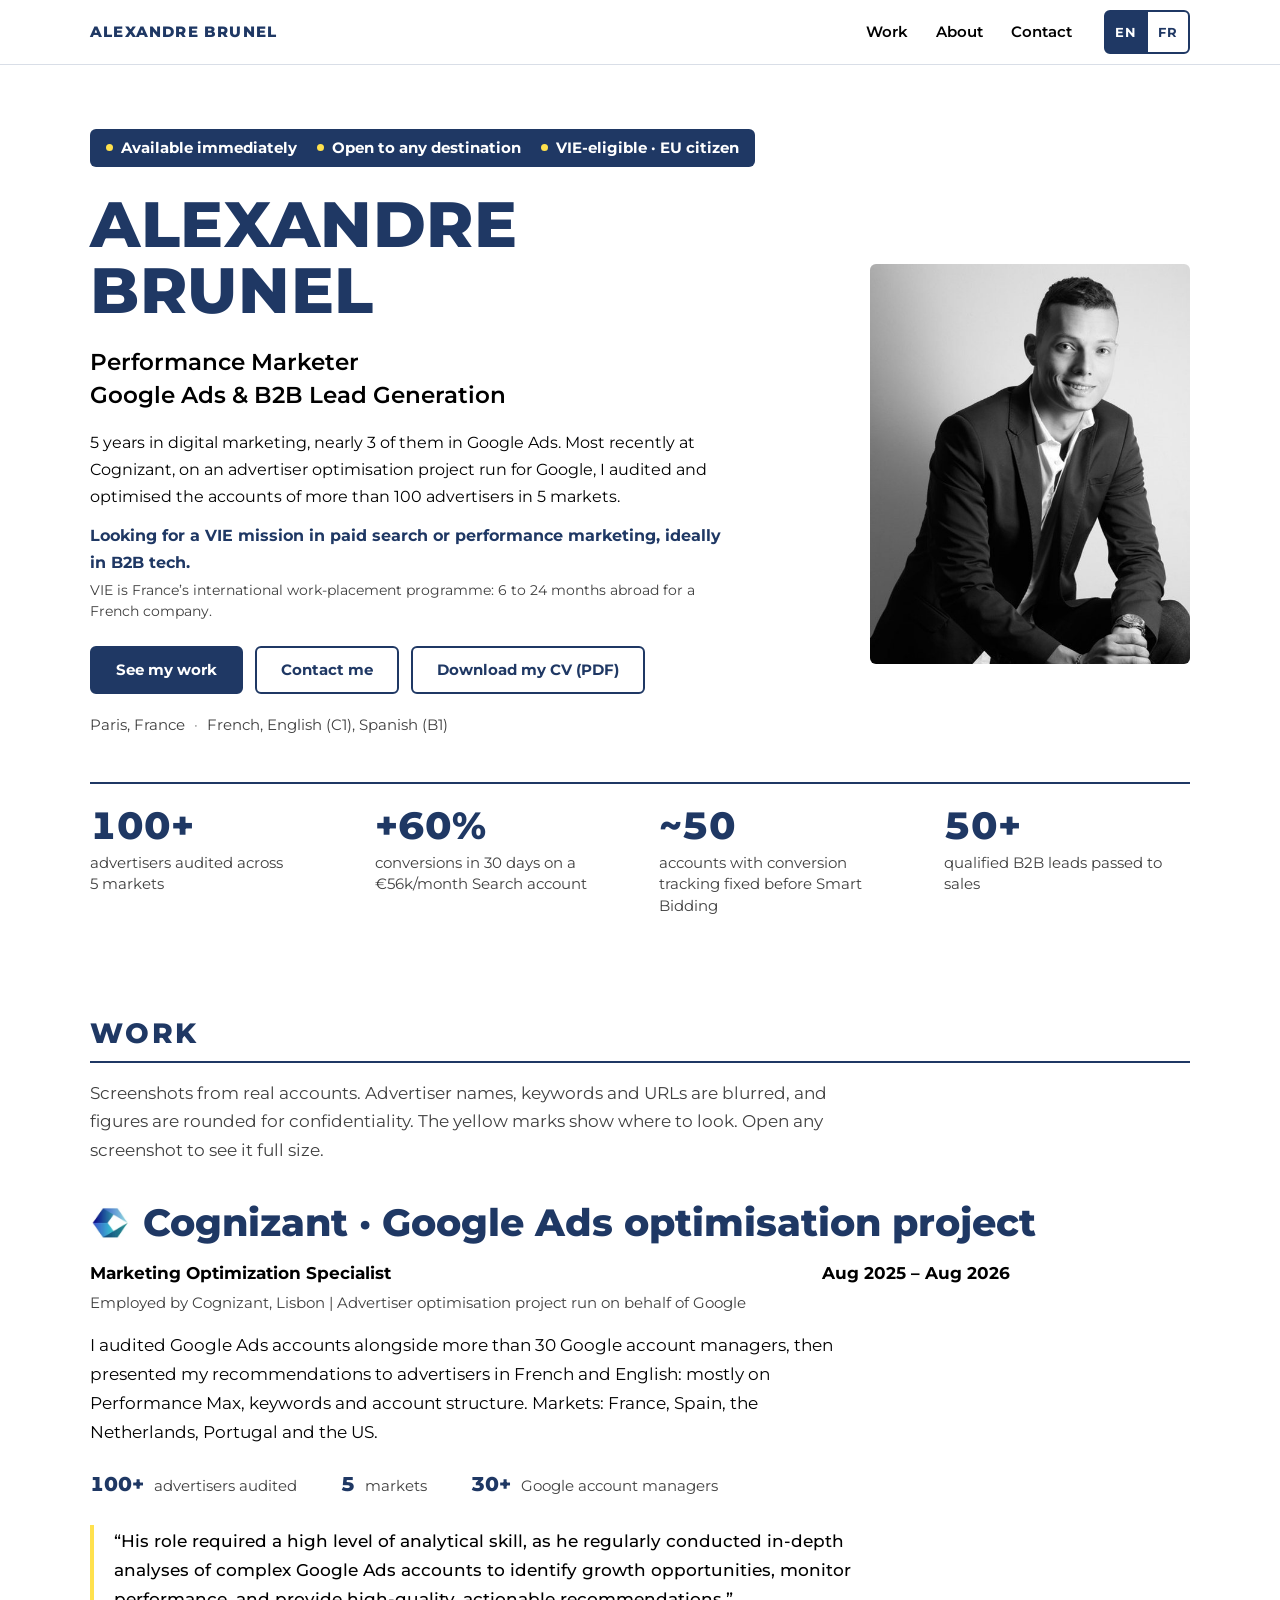
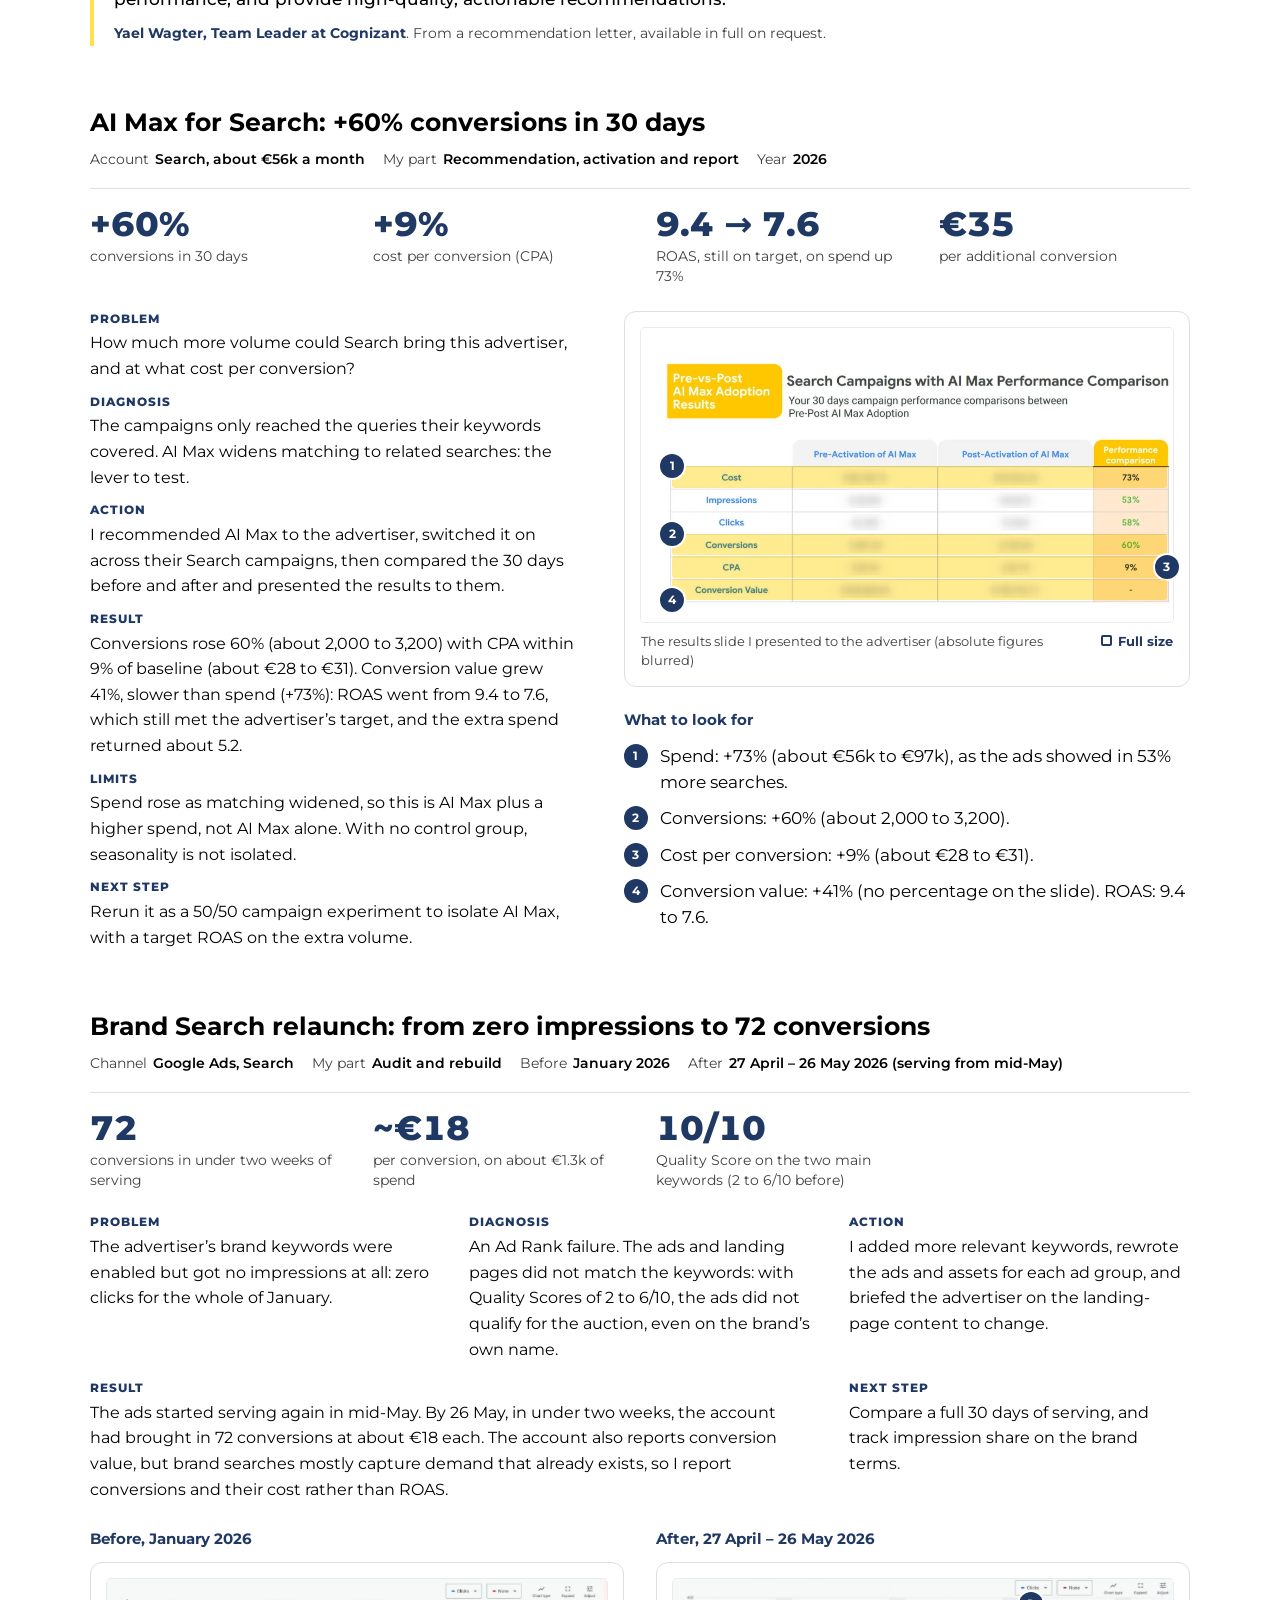
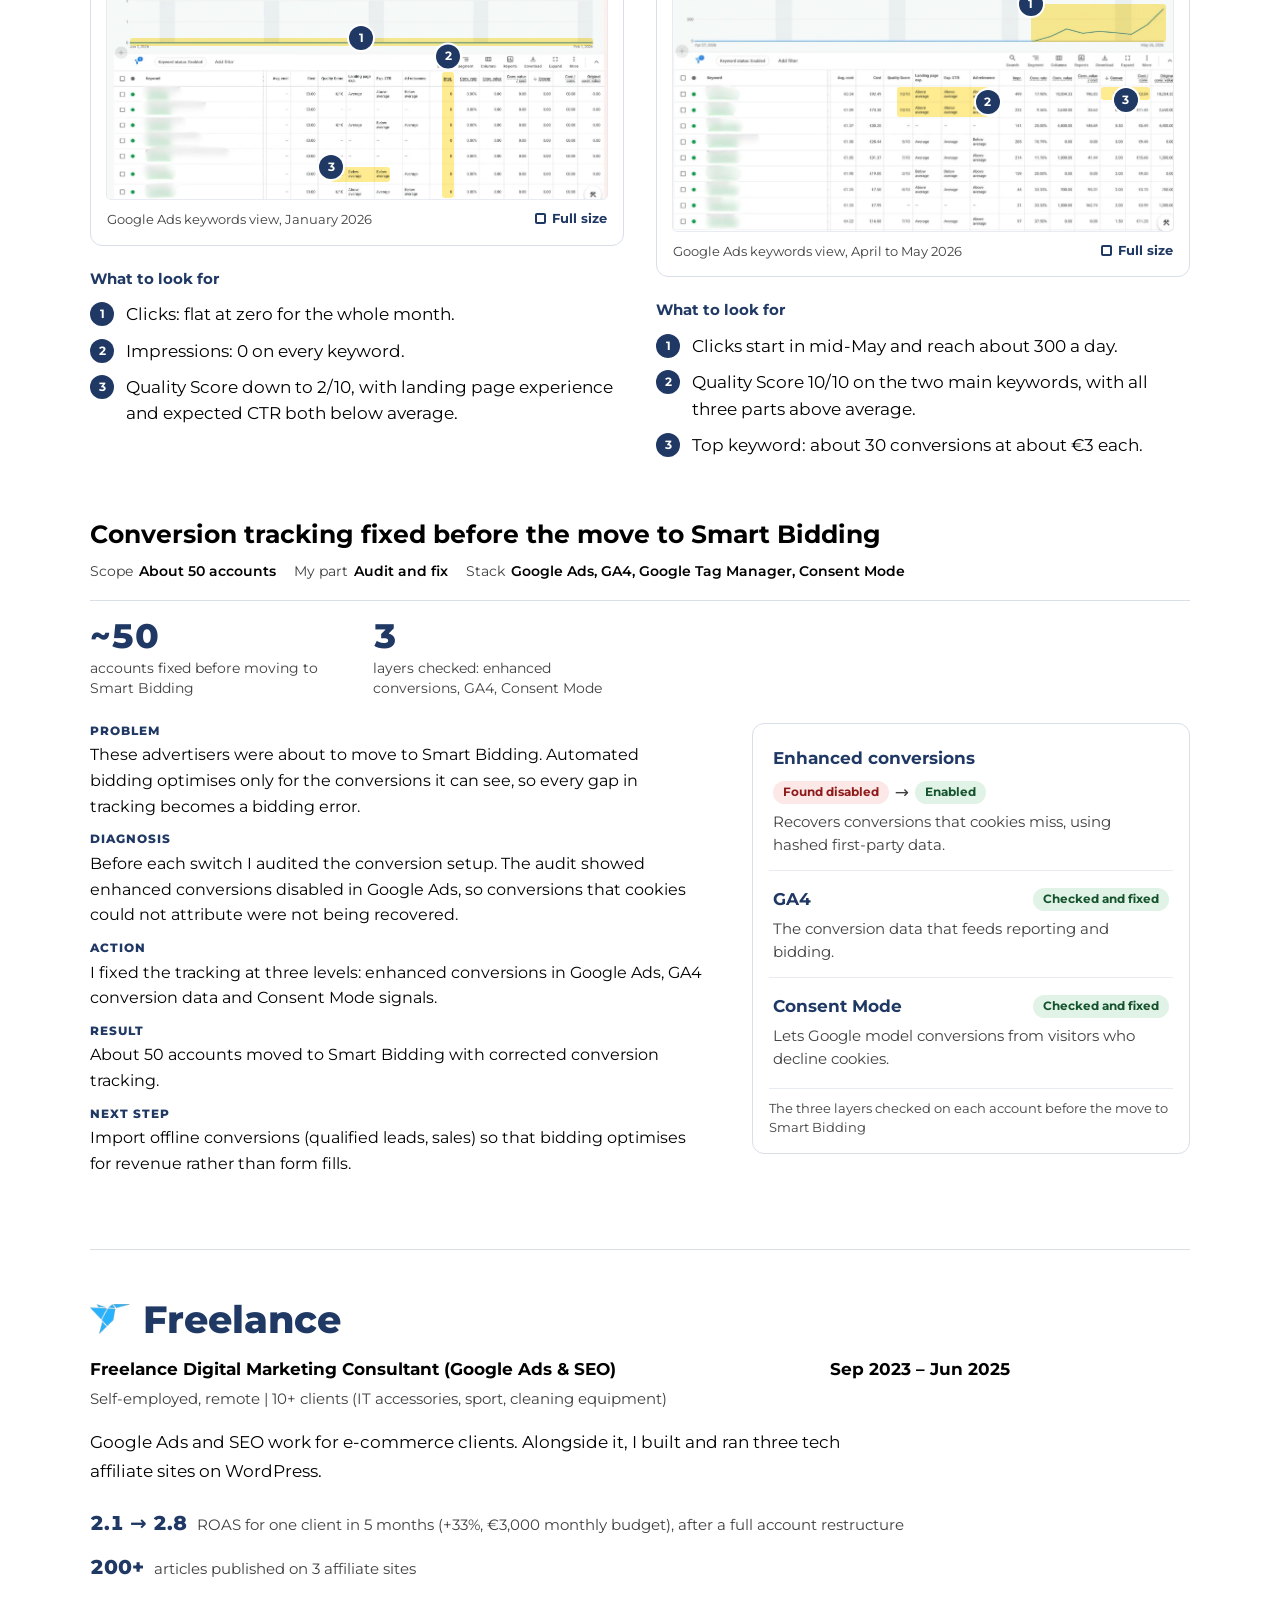
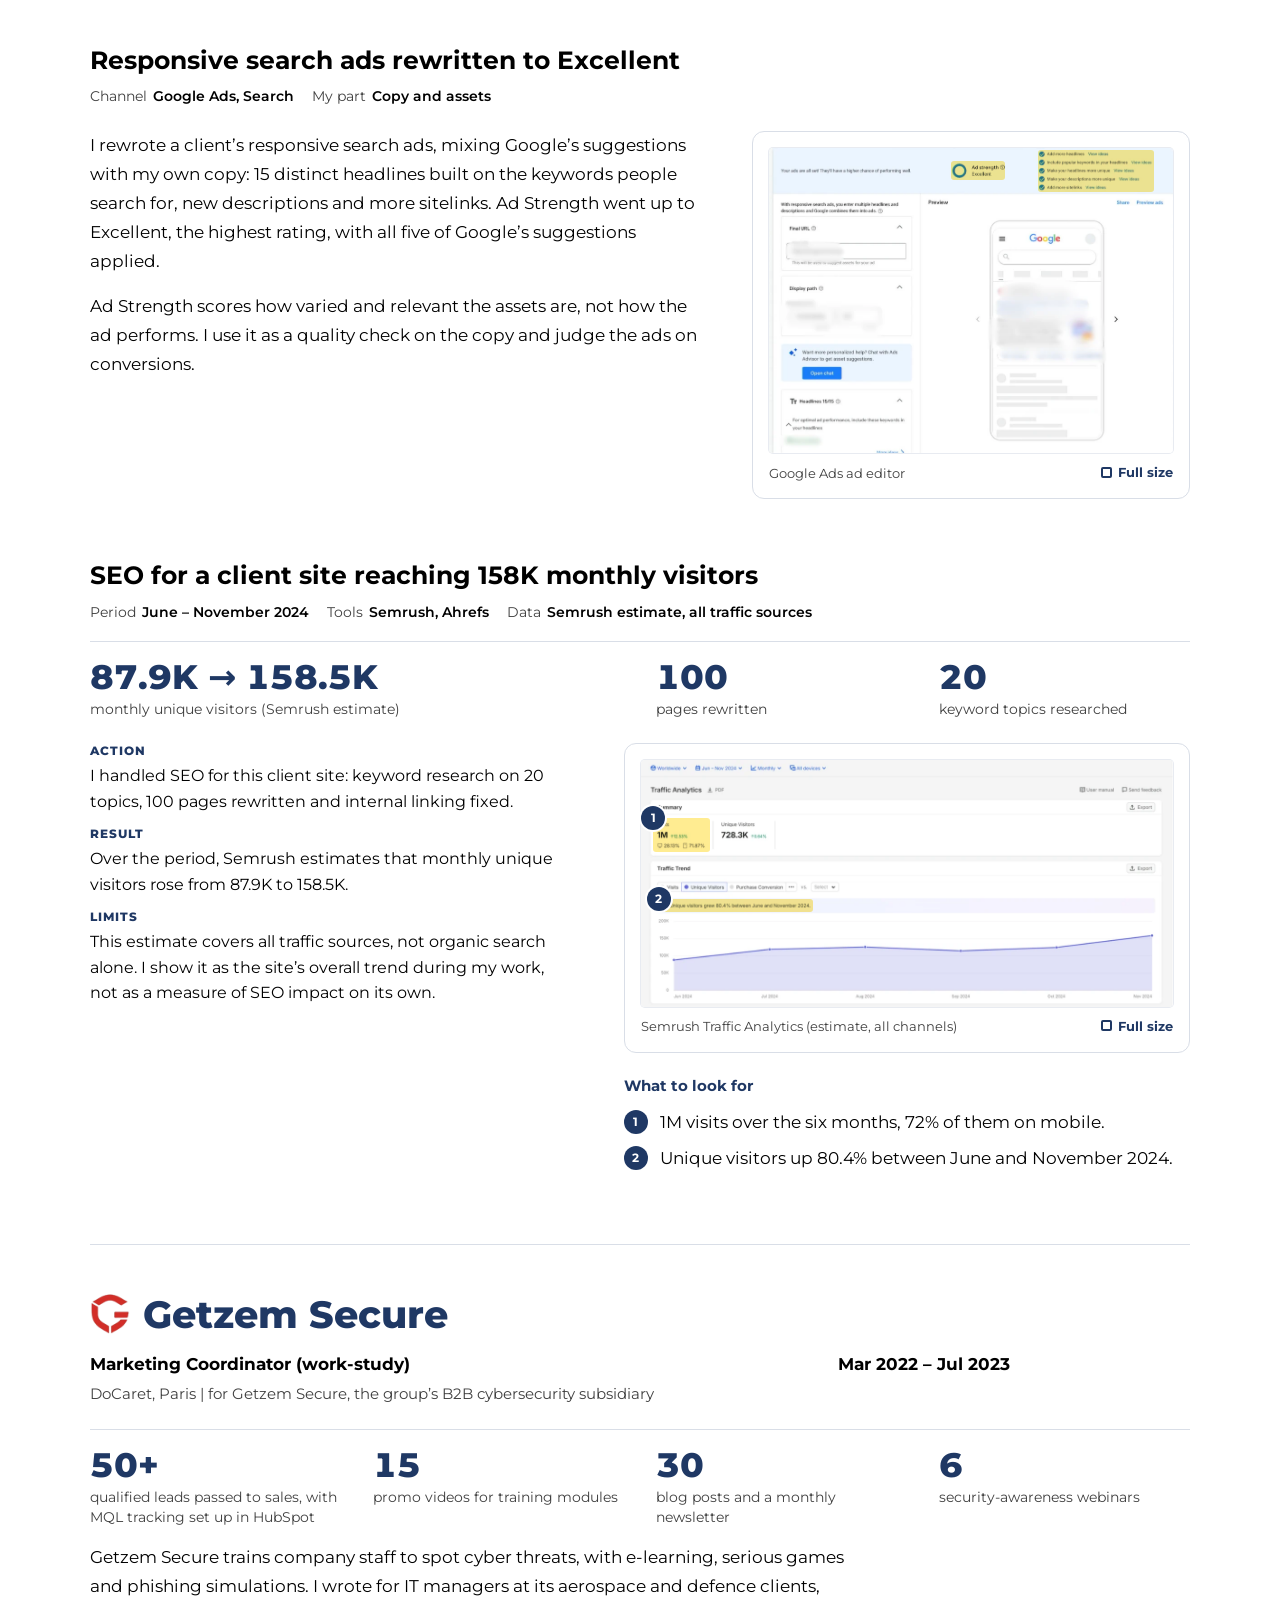
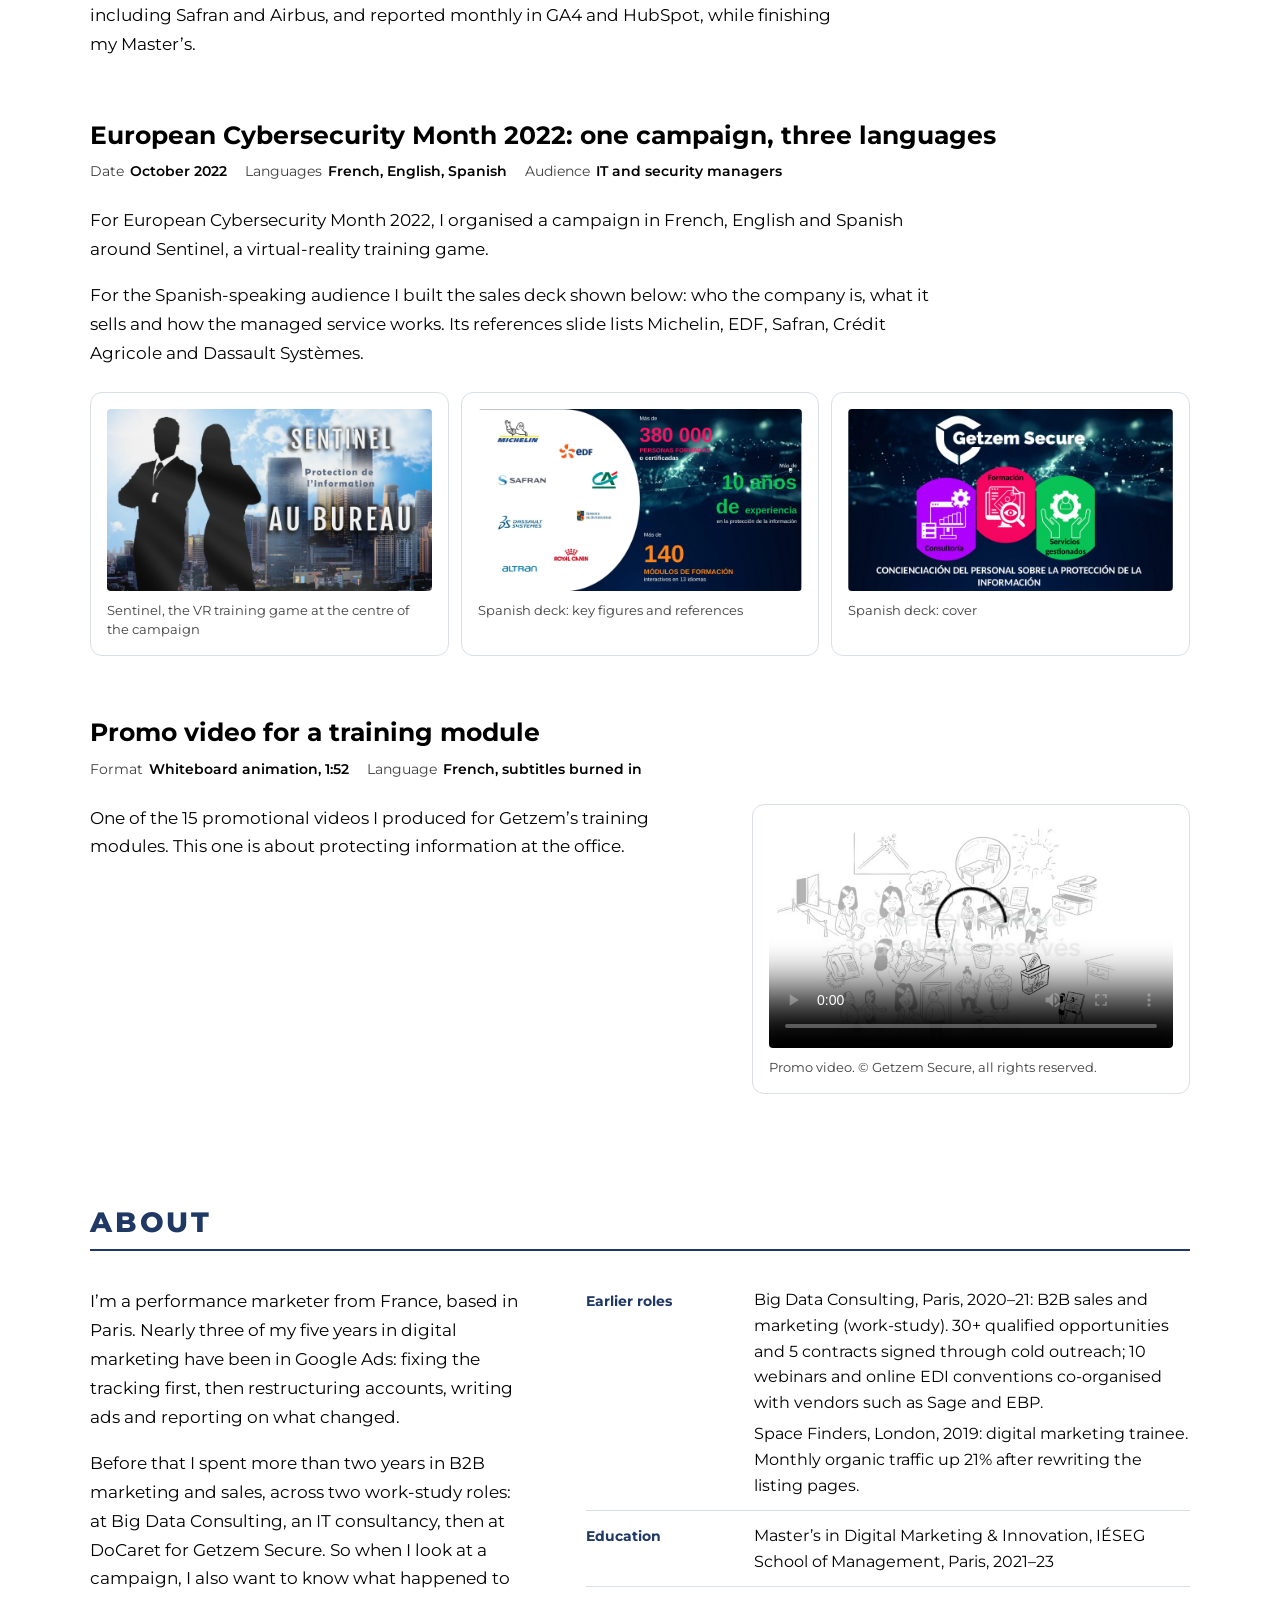
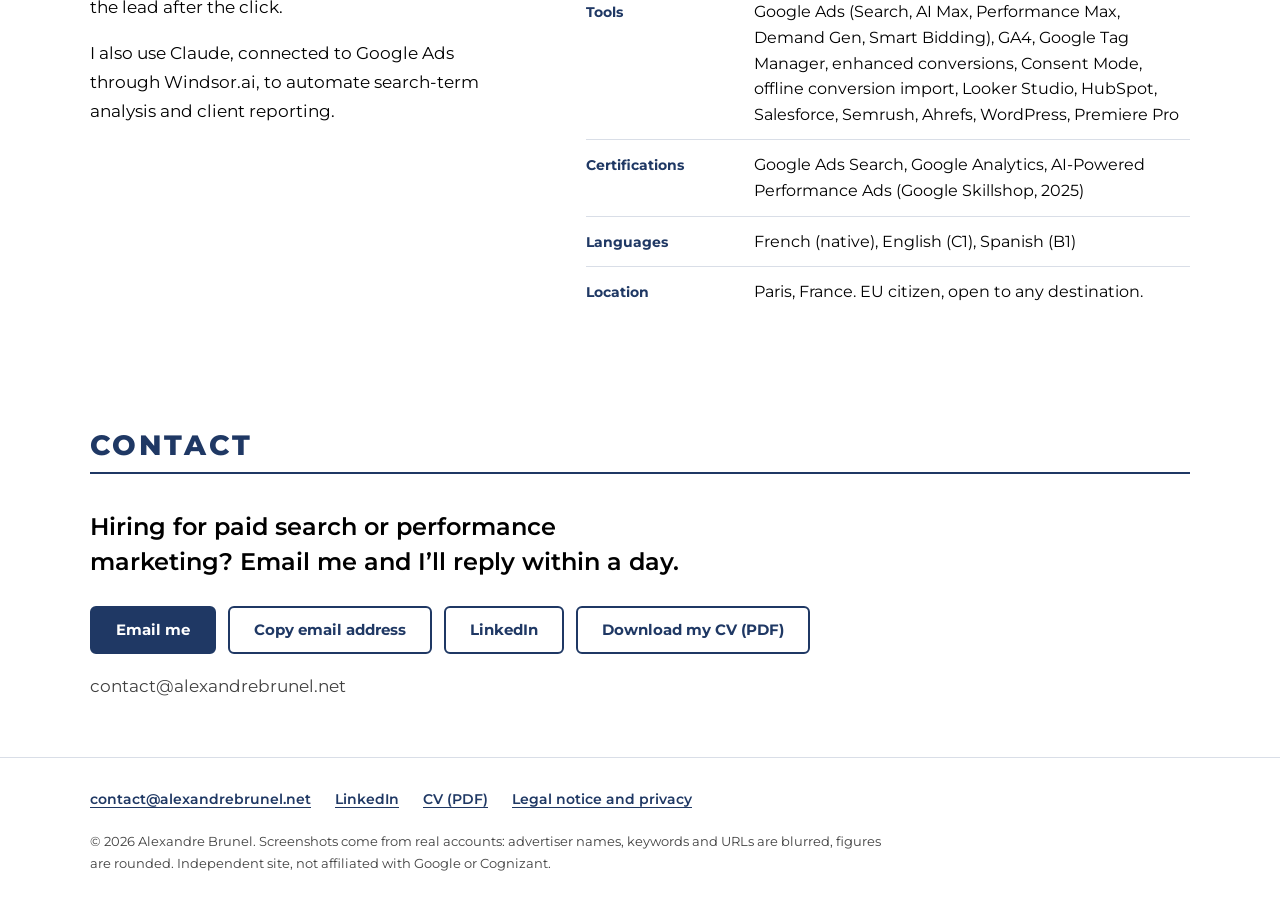
==== commit e34512ed: "Align CVs and site: SEO figures, CV title, ROAS budget wording, named recommendation - CVs (EN, FR):" ====
--- a/index.html
+++ b/index.html
@@ -141,7 +141,7 @@
               <blockquote class="quote__text">
                 <p data-fr="«&nbsp;Son poste exigeait de solides compétences analytiques&nbsp;: il réalisait régulièrement des analyses approfondies de comptes Google Ads complexes pour identifier des opportunités de croissance, suivre les performances et formuler des recommandations concrètes et de grande qualité.&nbsp;»">“His role required a high level of analytical skill, as he regularly conducted in-depth analyses of complex Google Ads accounts to identify growth opportunities, monitor performance, and provide high-quality, actionable recommendations.”</p>
               </blockquote>
-              <figcaption class="quote__by"><strong data-fr="Responsable de mon équipe chez Cognizant">My team leader at Cognizant</strong>. <span data-fr="Extrait d’une lettre de recommandation traduite de l’anglais, disponible en entier sur demande.">From a recommendation letter, available in full on request.</span></figcaption>
+              <figcaption class="quote__by"><strong data-fr="Yael Wagter, Team Leader chez Cognizant">Yael Wagter, Team Leader at Cognizant</strong>. <span data-fr="Extrait d’une lettre de recommandation traduite de l’anglais, disponible en entier sur demande.">From a recommendation letter, available in full on request.</span></figcaption>
             </figure>
           </header>
 
@@ -336,7 +336,7 @@
             </div>
             <p class="chapter__intro" data-fr="Missions Google Ads et SEO pour des clients e-commerce. En parallèle, j’ai créé et géré trois sites d’affiliation tech sous WordPress.">Google Ads and SEO work for e-commerce clients. Alongside it, I built and ran three tech affiliate sites on WordPress.</p>
             <ul class="tally" aria-label="Freelance results" data-fr-aria-label="Résultats en freelance">
-              <li><strong data-fr="2,1 → 2,8">2.1 → 2.8</strong> <span data-fr="de ROAS en 5 mois pour un client (+33&nbsp;%, budget de 3&nbsp;000&nbsp;€ par mois), après la restructuration complète de son compte">ROAS for one client in 5 months (+33%, €3,000 a month), after a full account restructure</span></li>
+              <li><strong data-fr="2,1 → 2,8">2.1 → 2.8</strong> <span data-fr="de ROAS en 5 mois pour un client (+33&nbsp;%, budget mensuel de 3&nbsp;000&nbsp;€), après la restructuration complète de son compte">ROAS for one client in 5 months (+33%, €3,000 monthly budget), after a full account restructure</span></li>
               <li><strong>200+</strong> <span data-fr="articles publiés sur 3 sites d’affiliation">articles published on 3 affiliate sites</span></li>
             </ul>
           </header>
--- a/css/style.css
+++ b/css/style.css
@@ -786,6 +786,7 @@
 }
 .contact__email { margin: 18px 0 0; color: var(--ink-2); }
 .contact__status { margin-left: 8px; color: var(--navy); font-weight: 700; }
+.contact__status:empty { margin-left: 0; }
 @media (max-width: 559px) {
   .contact__actions .btn { flex: 1 1 auto; }
 }
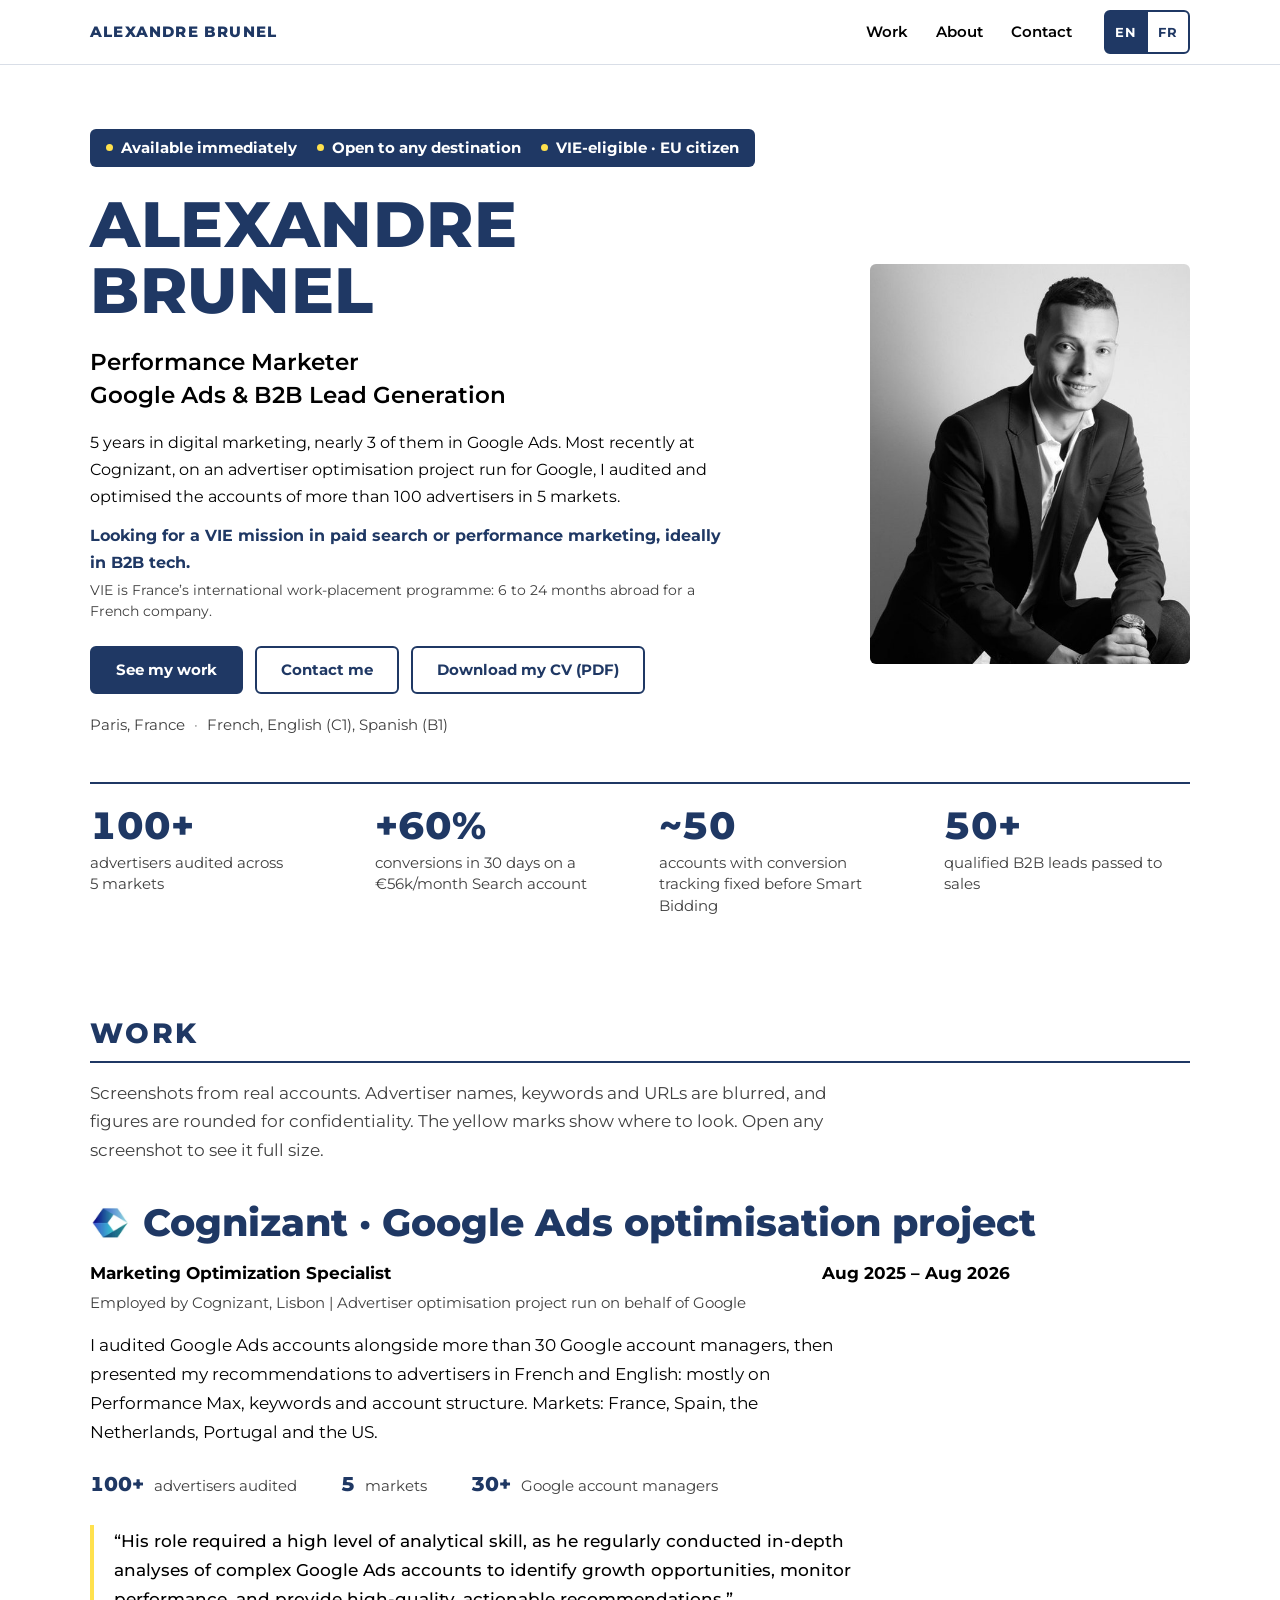
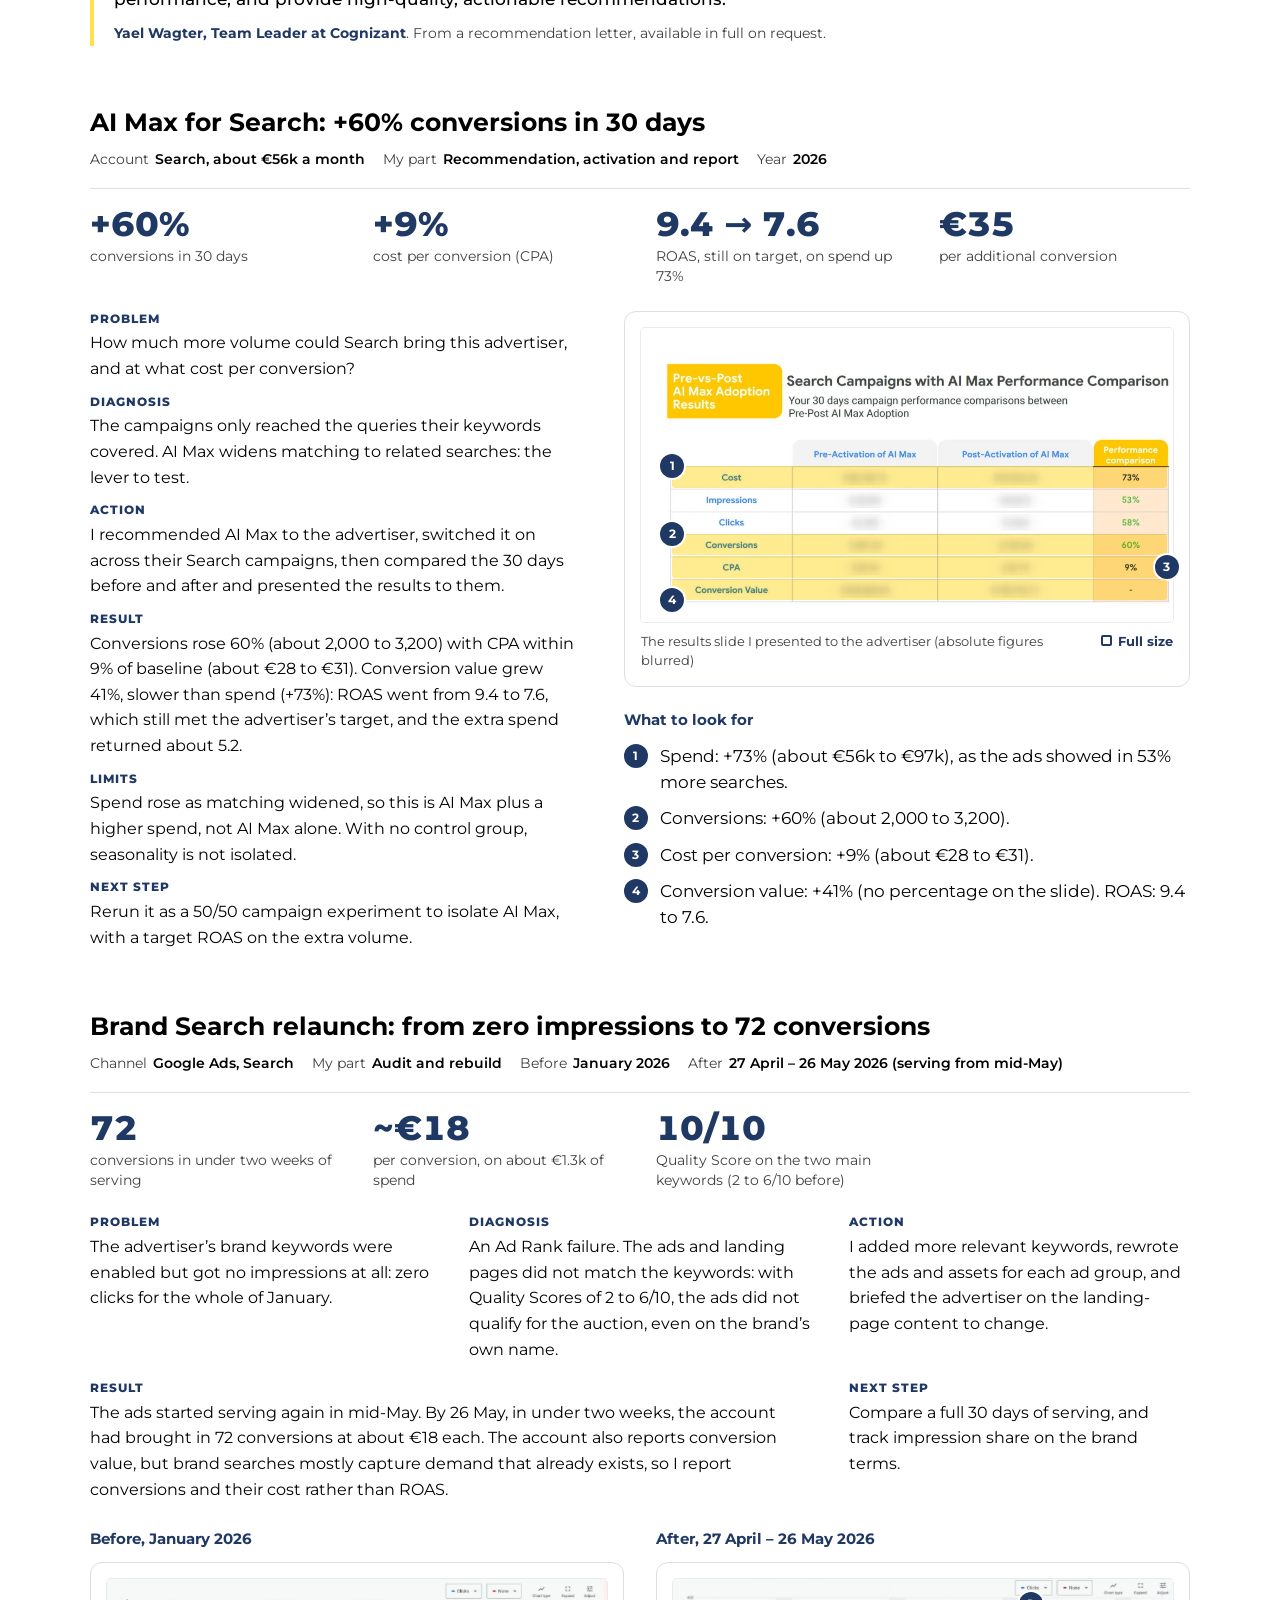
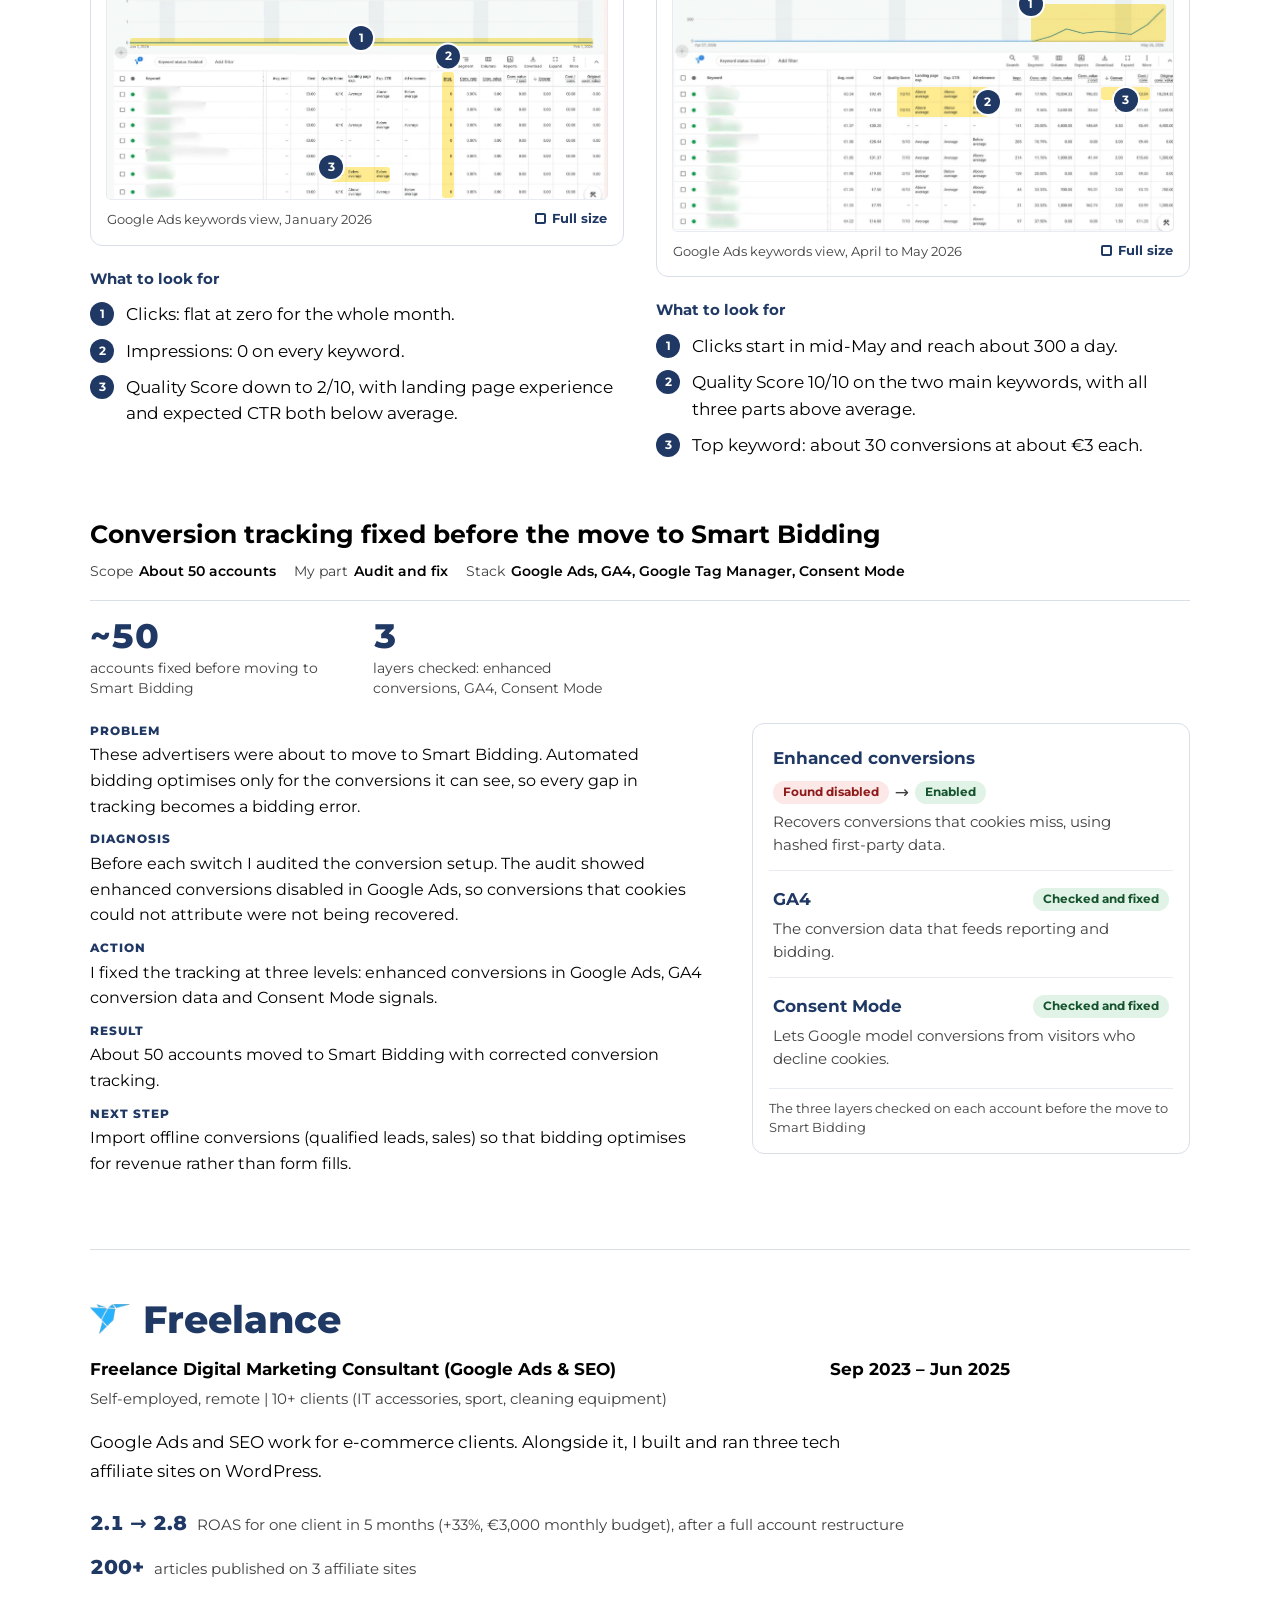
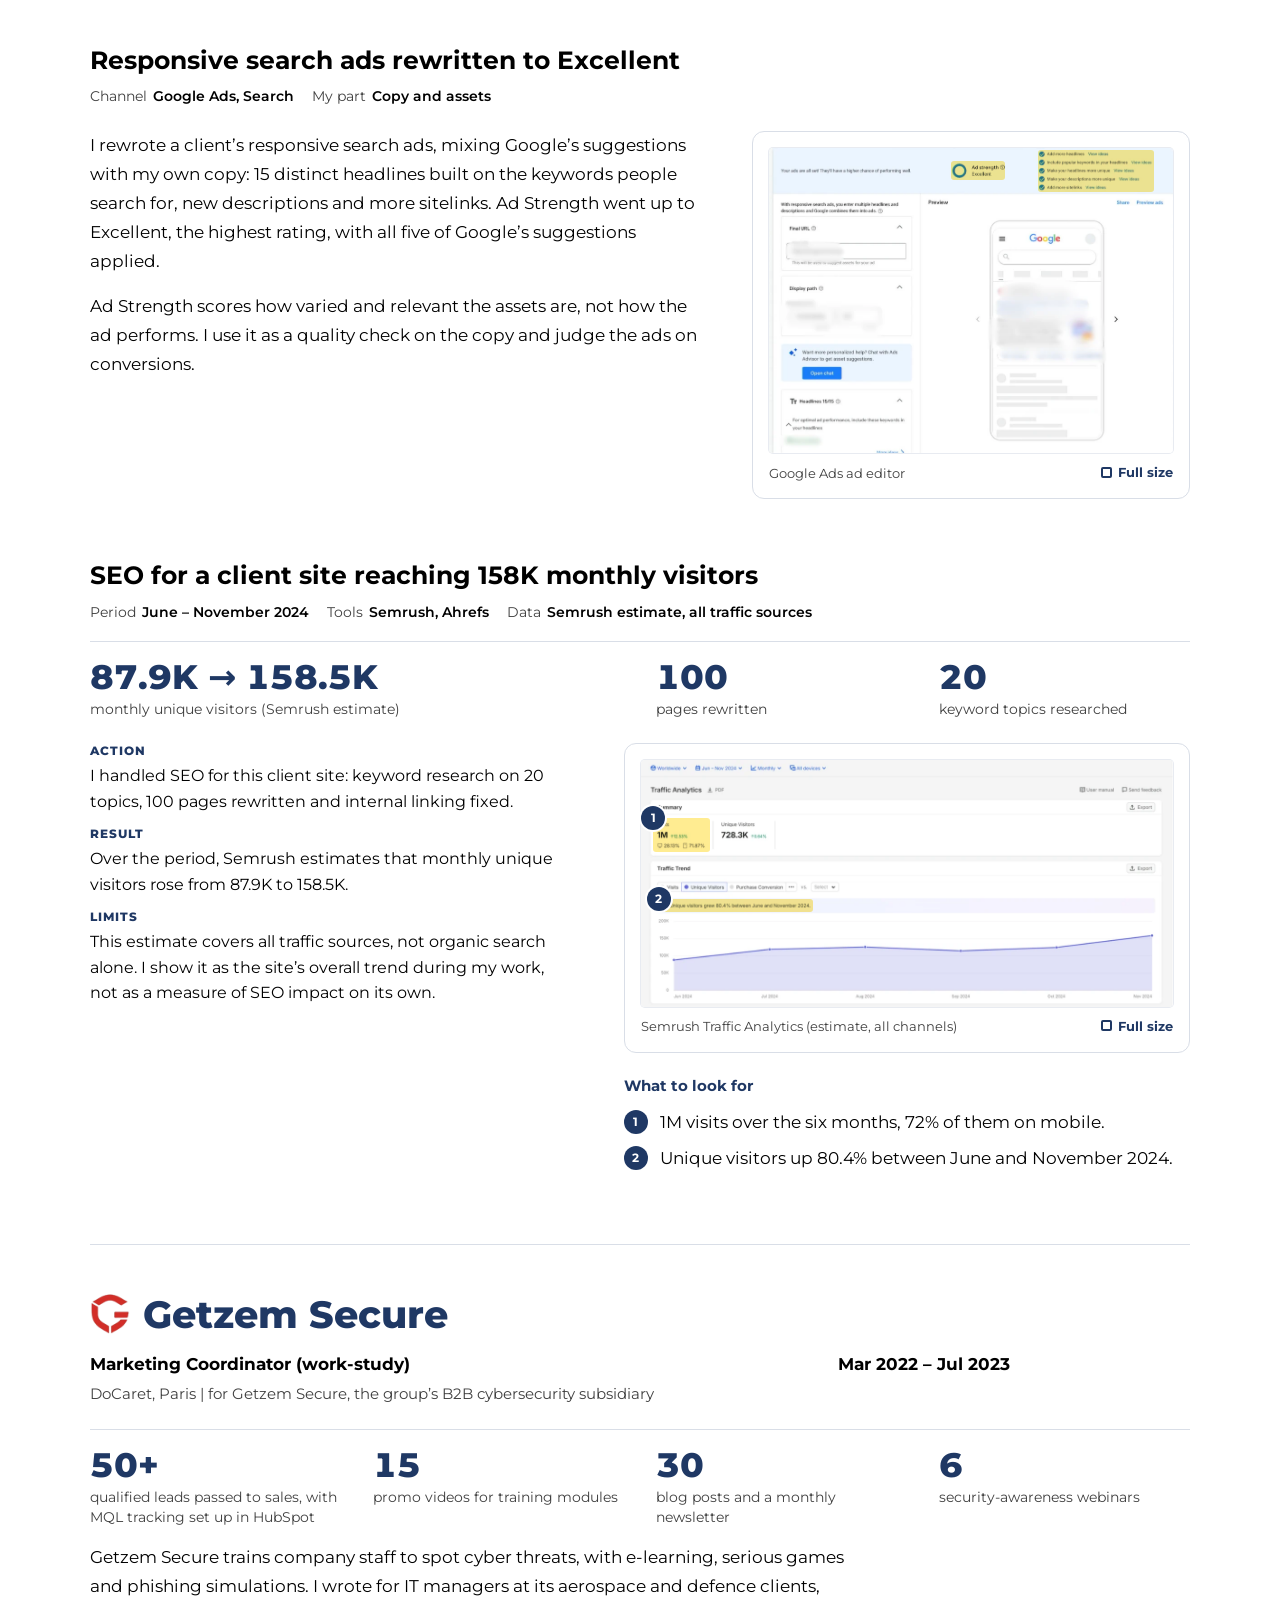
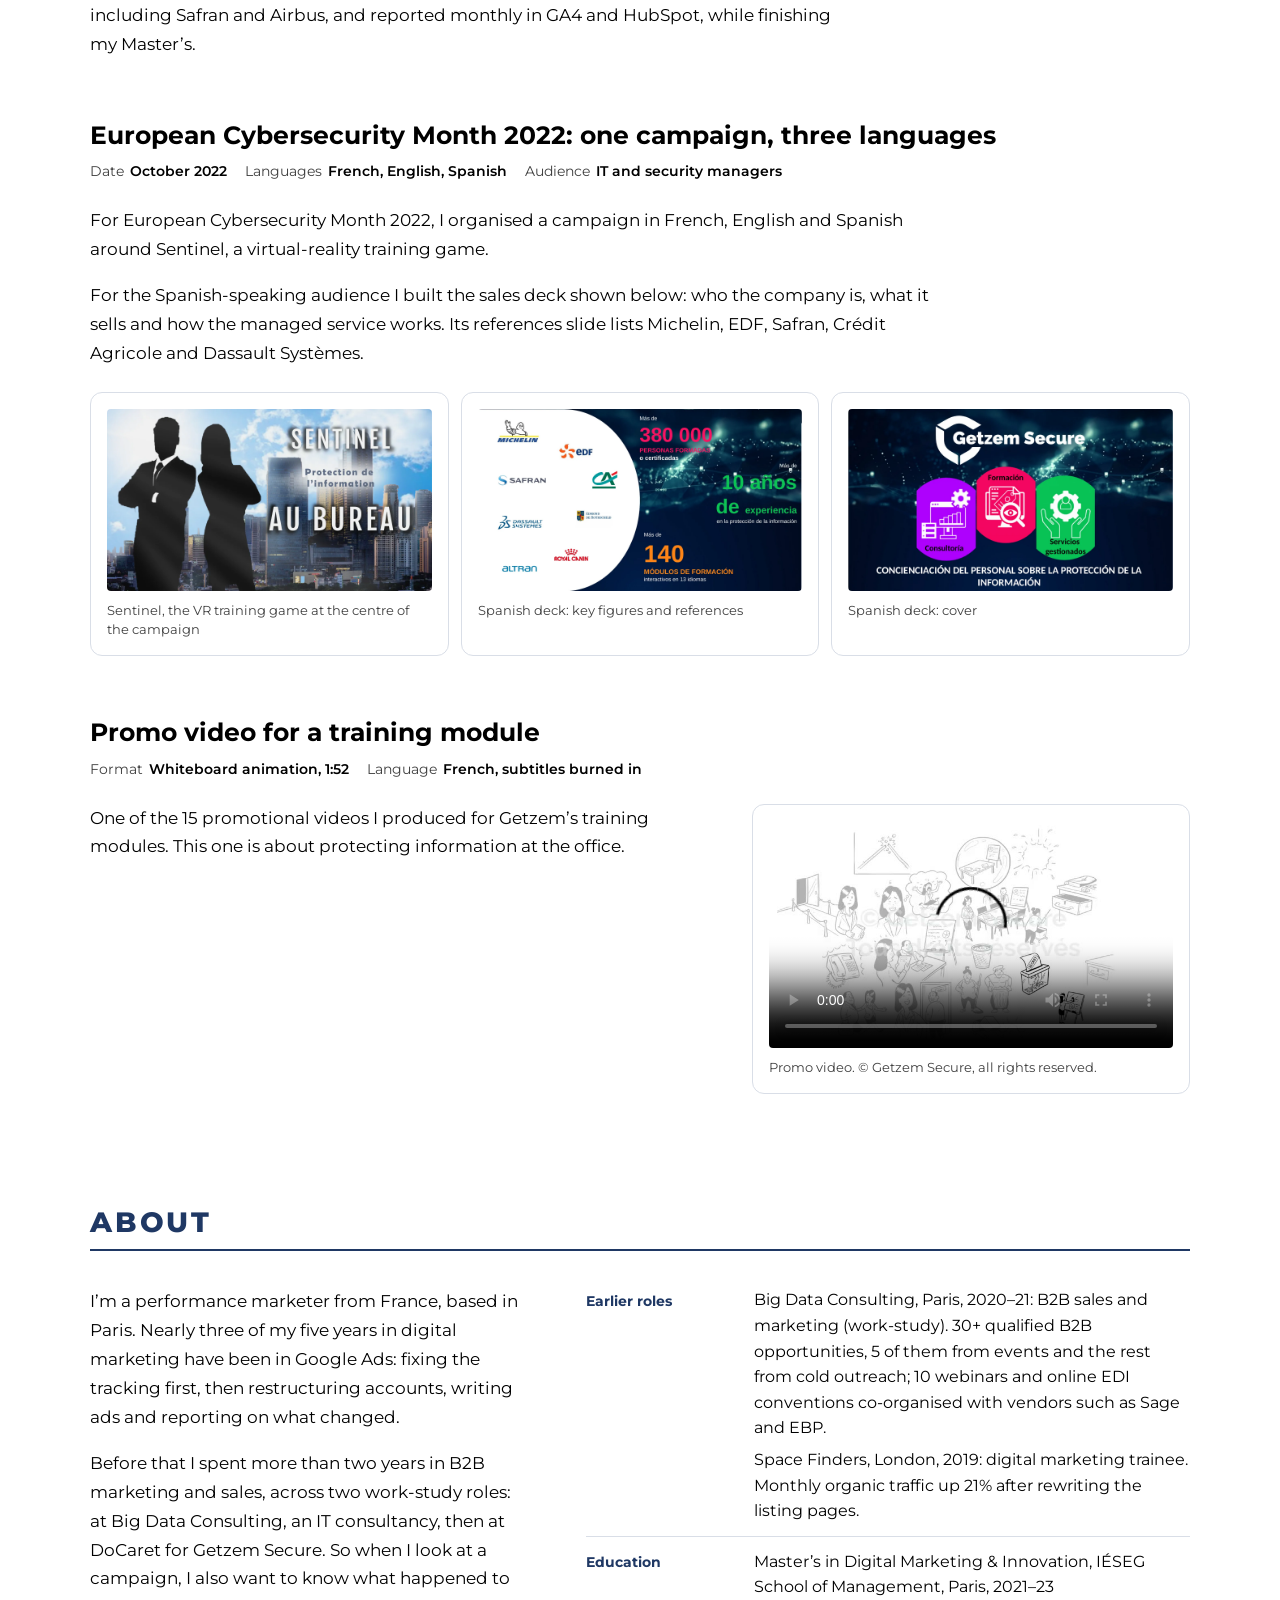
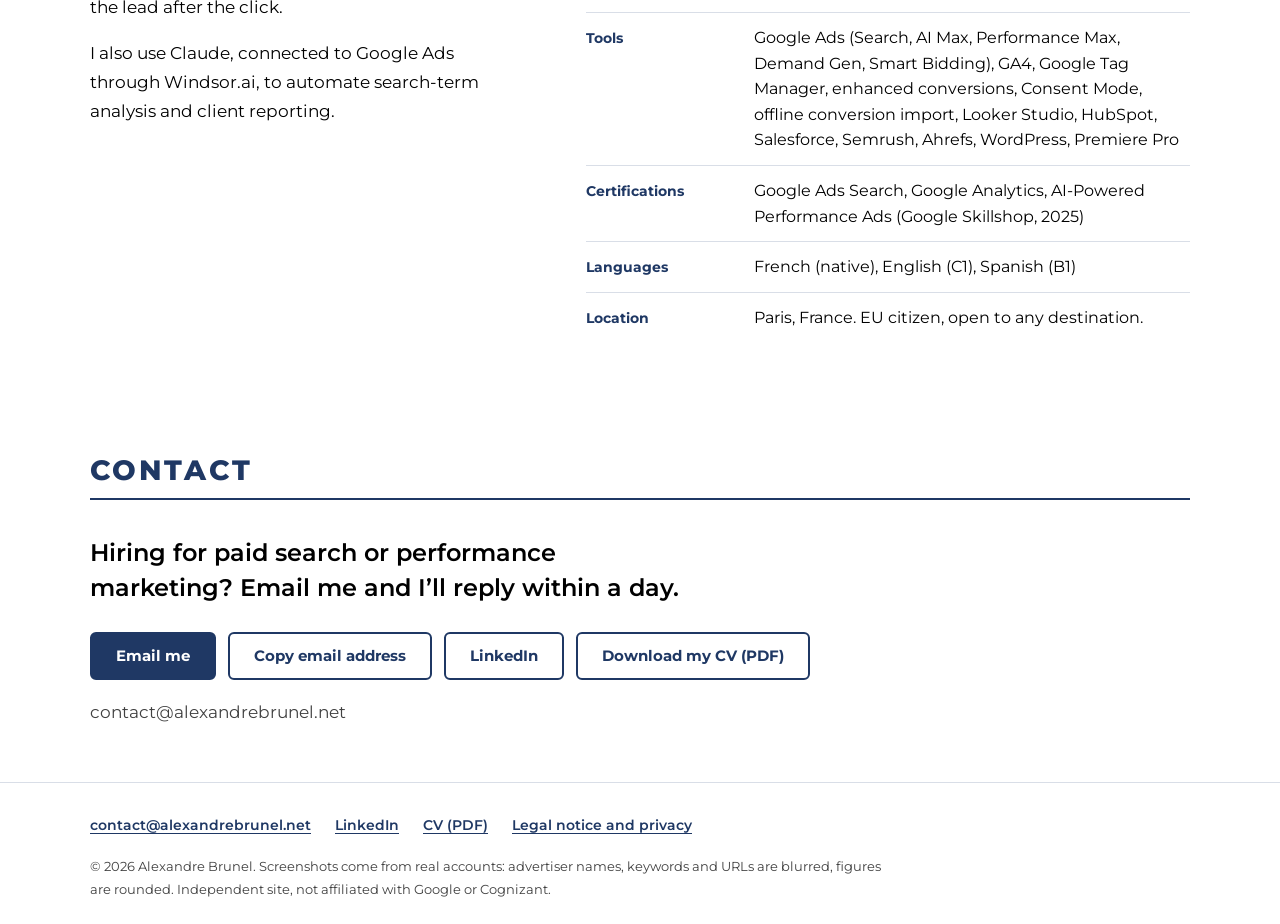
==== commit 3bec947f: "Big Data Consulting: 30+ qualified opportunities, 5 of them from events Site and both CVs now state " ====
--- a/index.html
+++ b/index.html
@@ -514,7 +514,7 @@
             <p data-fr="J’utilise aussi Claude, connecté à Google Ads via Windsor.ai, pour automatiser l’analyse des termes de recherche et le reporting client.">I also use Claude, connected to Google Ads through Windsor.ai, to automate search-term analysis and client reporting.</p>
           </div>
           <dl class="profile">
-            <div><dt data-fr="Expériences précédentes">Earlier roles</dt><dd><span data-fr="Big Data Consulting, Paris, 2020–2021&nbsp;: vente et marketing B2B (alternance). Plus de 30 opportunités qualifiées et 5 contrats signés par prospection à froid&nbsp;; 10 webinars et des conventions EDI en ligne co-organisés avec des éditeurs comme Sage et EBP.">Big Data Consulting, Paris, 2020–21: B2B sales and marketing (work-study). 30+ qualified opportunities and 5 contracts signed through cold outreach; 10 webinars and online EDI conventions co-organised with vendors such as Sage and EBP.</span> <span data-fr="Space Finders, Londres, 2019&nbsp;: stagiaire en marketing digital. +21&nbsp;% de trafic organique mensuel après la réécriture des pages d’annonces.">Space Finders, London, 2019: digital marketing trainee. Monthly organic traffic up 21% after rewriting the listing pages.</span></dd></div>
+            <div><dt data-fr="Expériences précédentes">Earlier roles</dt><dd><span data-fr="Big Data Consulting, Paris, 2020–2021&nbsp;: vente et marketing B2B (alternance). Plus de 30 opportunités B2B qualifiées, dont 5 issues d’événements et les autres de la prospection à froid&nbsp;; 10 webinars et des conventions EDI en ligne co-organisés avec des éditeurs comme Sage et EBP.">Big Data Consulting, Paris, 2020–21: B2B sales and marketing (work-study). 30+ qualified B2B opportunities, 5 of them from events and the rest from cold outreach; 10 webinars and online EDI conventions co-organised with vendors such as Sage and EBP.</span> <span data-fr="Space Finders, Londres, 2019&nbsp;: stagiaire en marketing digital. +21&nbsp;% de trafic organique mensuel après la réécriture des pages d’annonces.">Space Finders, London, 2019: digital marketing trainee. Monthly organic traffic up 21% after rewriting the listing pages.</span></dd></div>
             <div><dt data-fr="Formation">Education</dt><dd data-fr="Master Marketing digital &amp; innovation, IÉSEG School of Management, Paris, 2021–2023">Master’s in Digital Marketing &amp; Innovation, IÉSEG School of Management, Paris, 2021–23</dd></div>
             <div><dt data-fr="Outils">Tools</dt><dd data-fr="Google Ads (Search, AI Max, Performance Max, Demand Gen, Smart Bidding), GA4, Google Tag Manager, conversions améliorées, Consent Mode, import de conversions hors ligne, Looker Studio, HubSpot, Salesforce, Semrush, Ahrefs, WordPress, Premiere Pro">Google Ads (Search, AI Max, Performance Max, Demand Gen, Smart Bidding), GA4, Google Tag Manager, enhanced conversions, Consent Mode, offline conversion import, Looker Studio, HubSpot, Salesforce, Semrush, Ahrefs, WordPress, Premiere Pro</dd></div>
             <div><dt>Certifications</dt><dd>Google Ads Search, Google Analytics, AI-Powered Performance Ads (Google Skillshop, 2025)</dd></div>
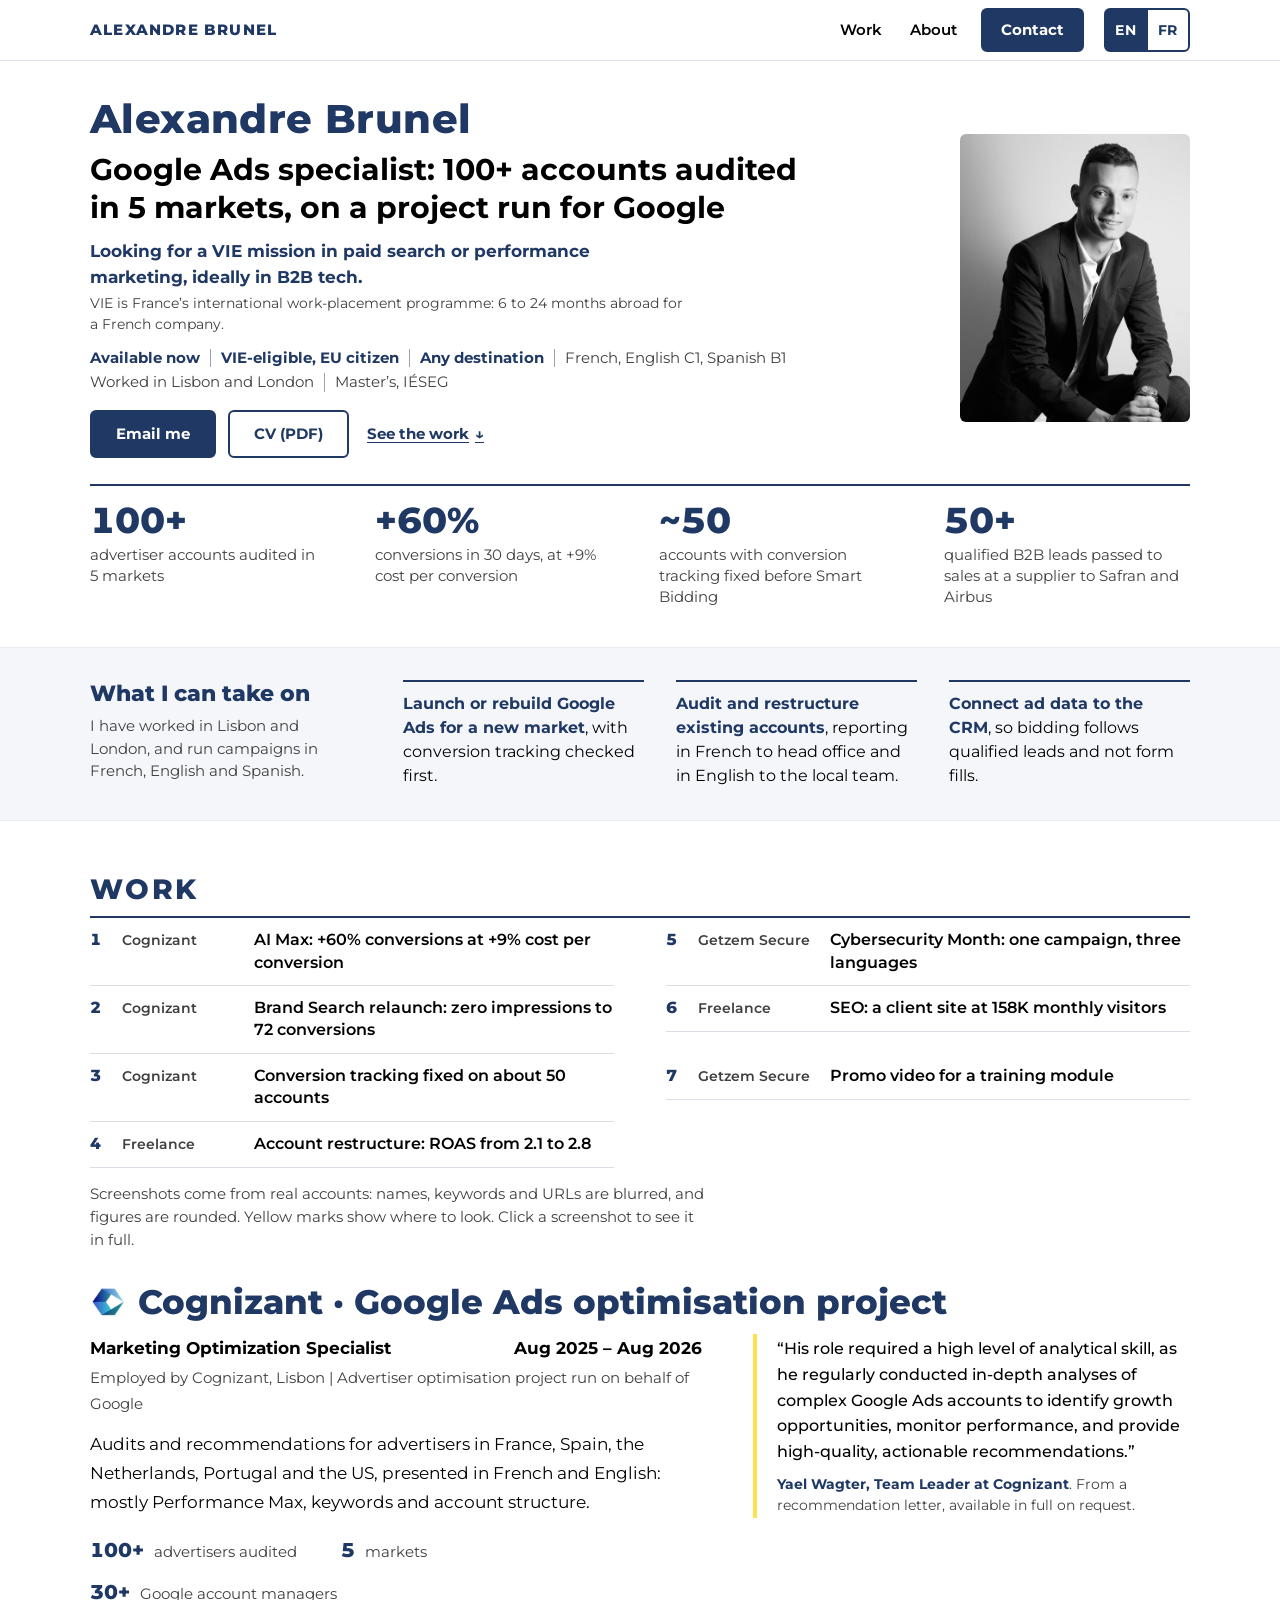
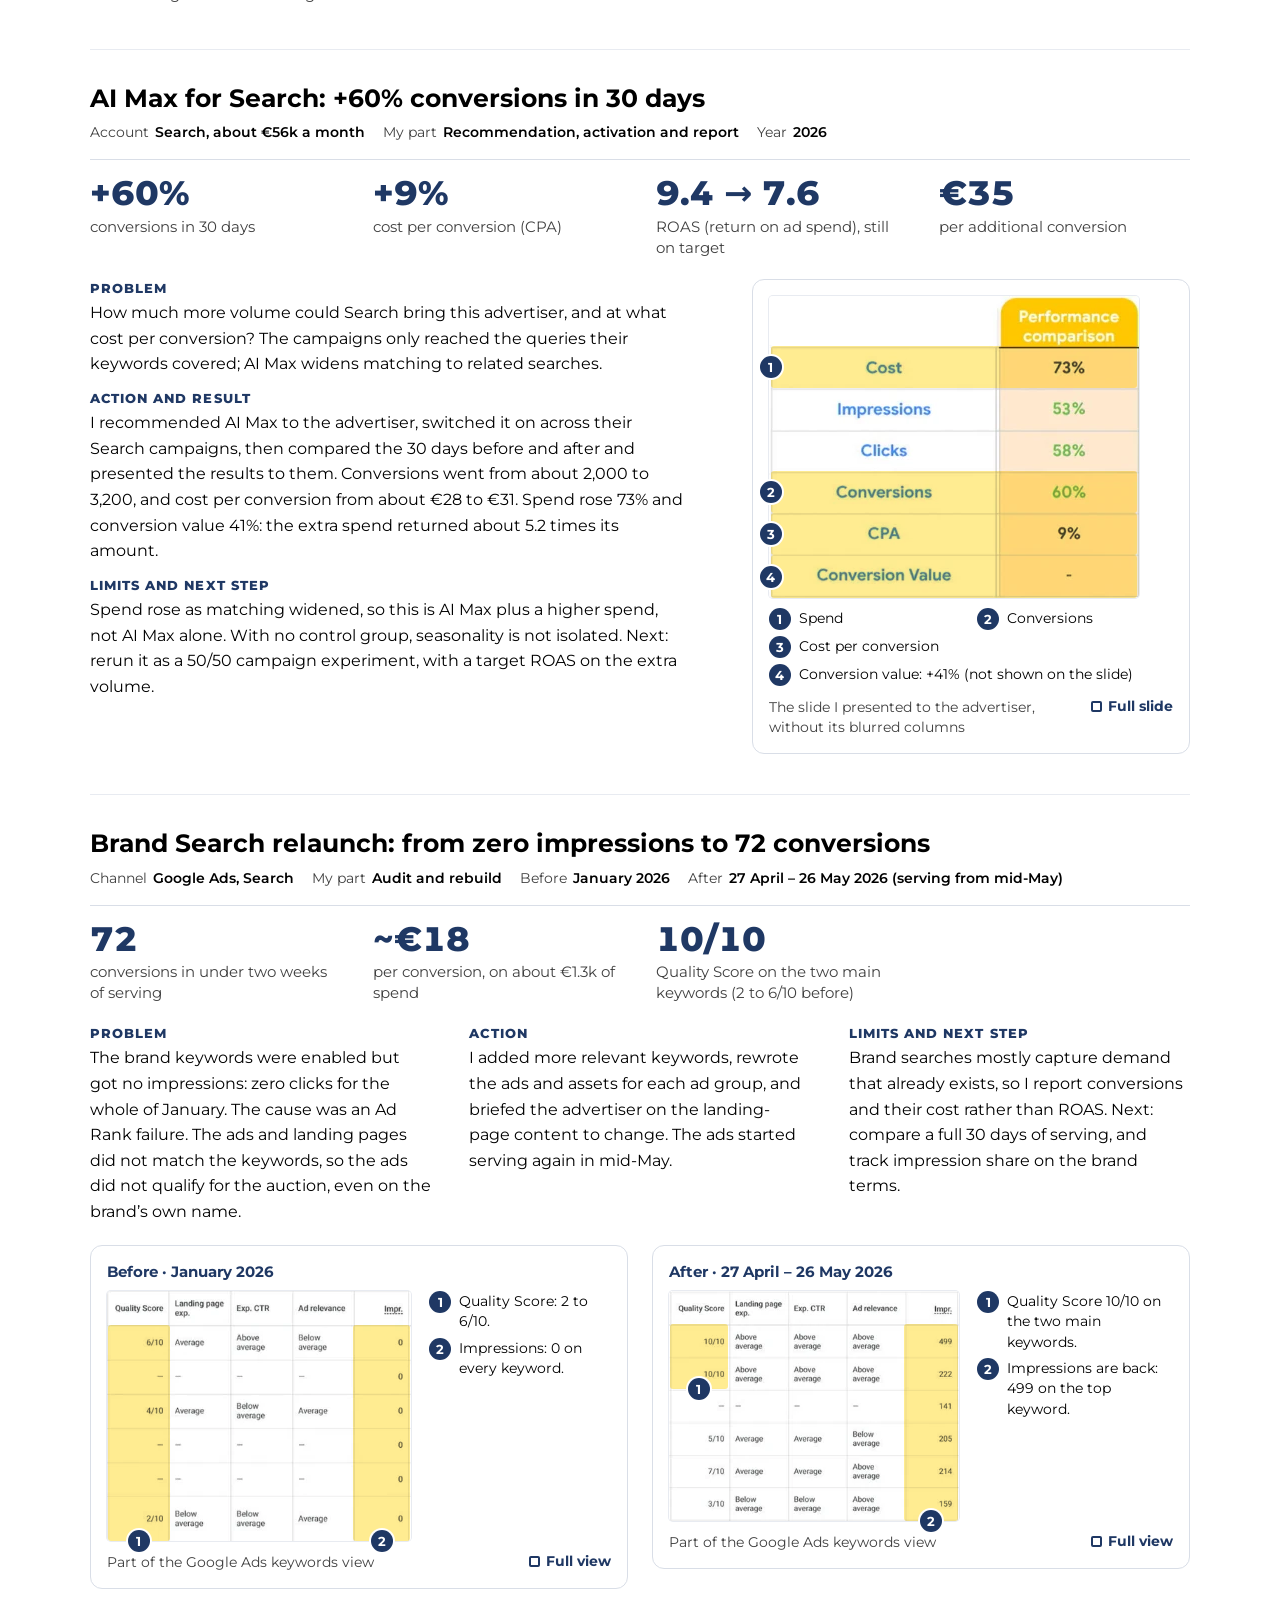
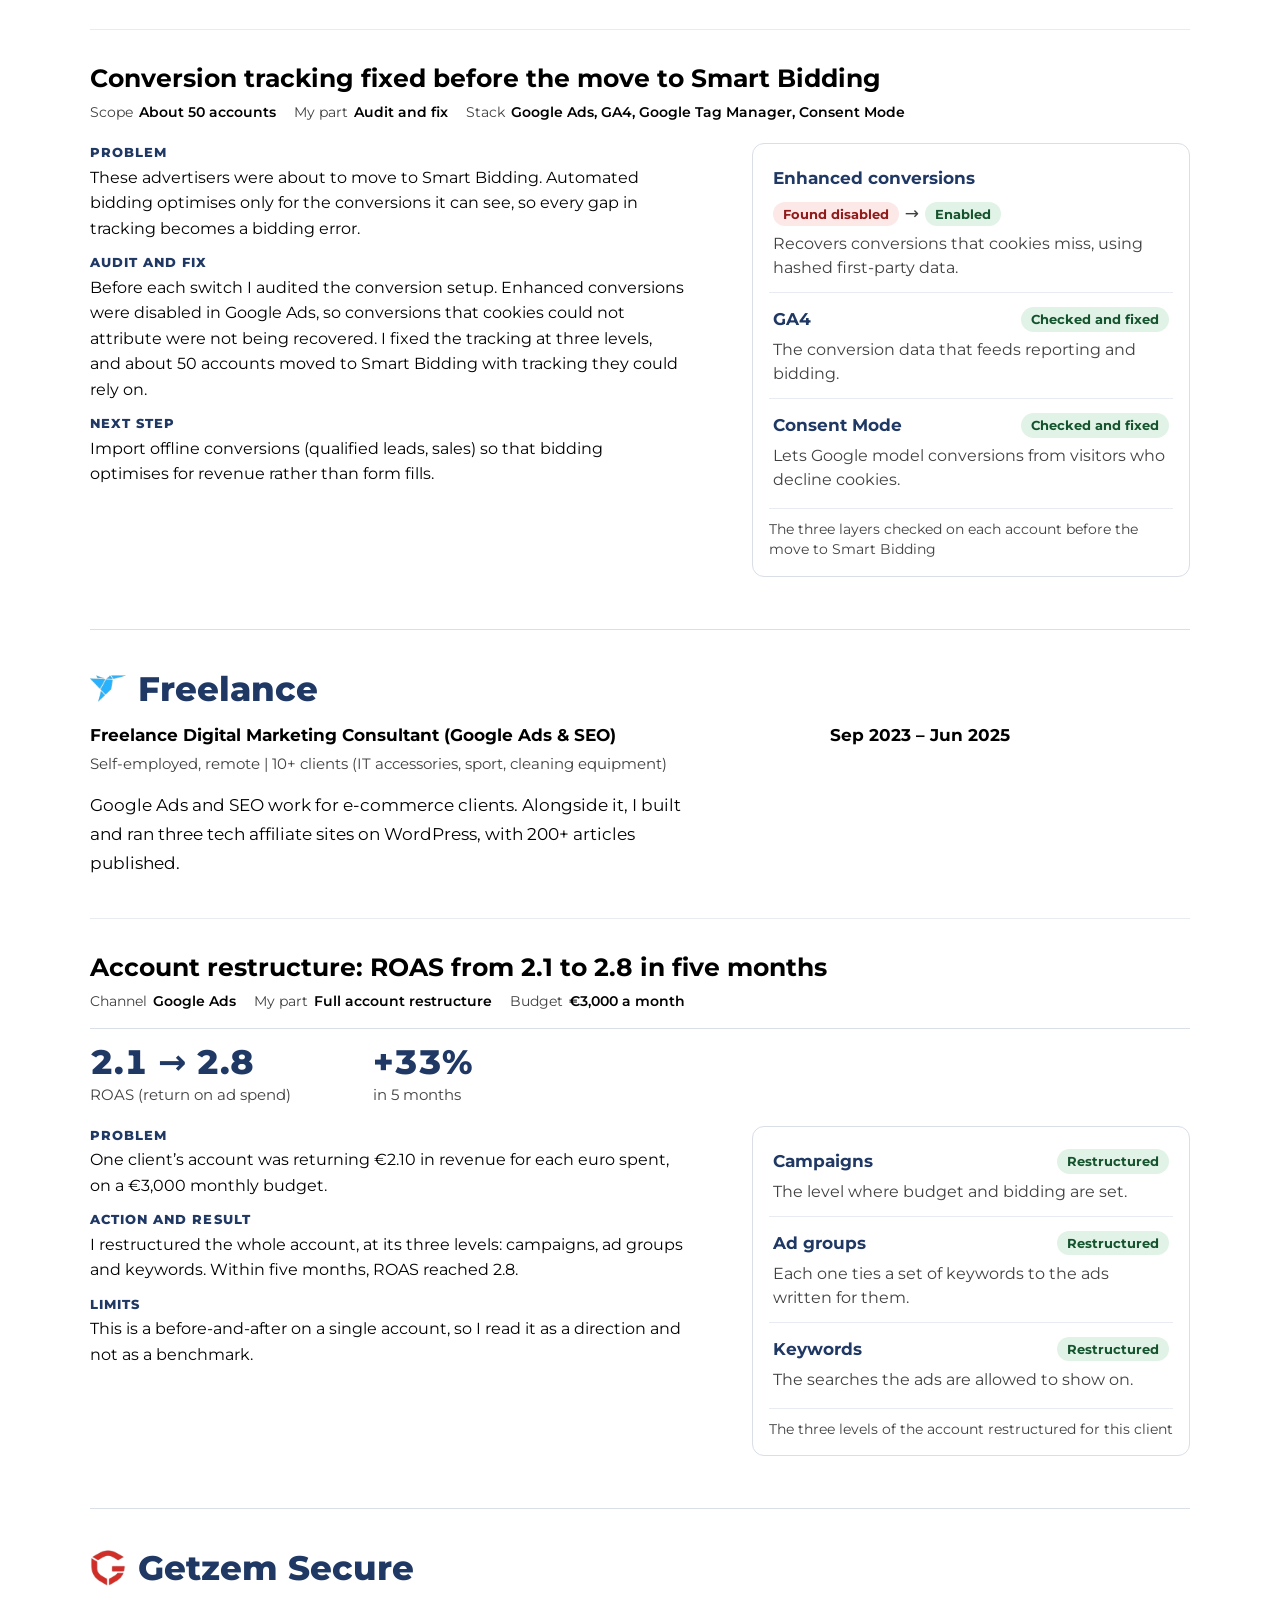
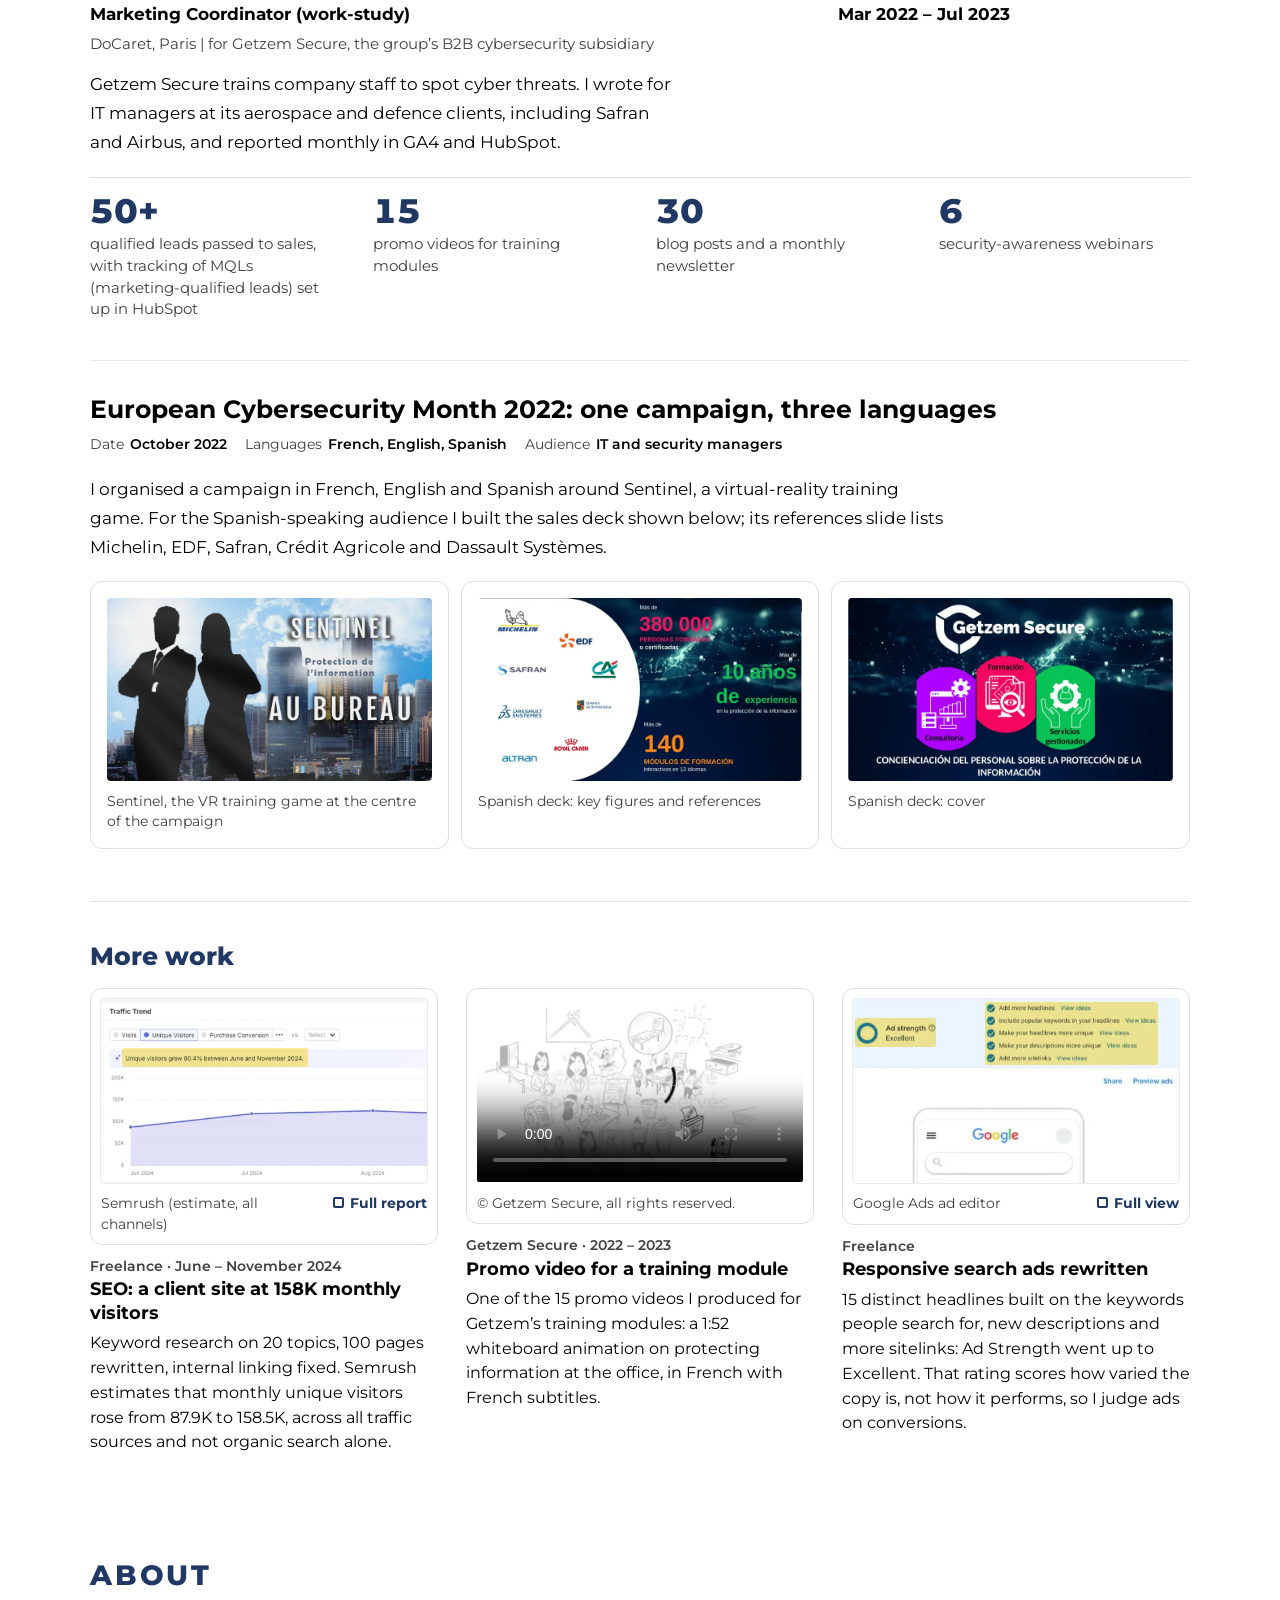
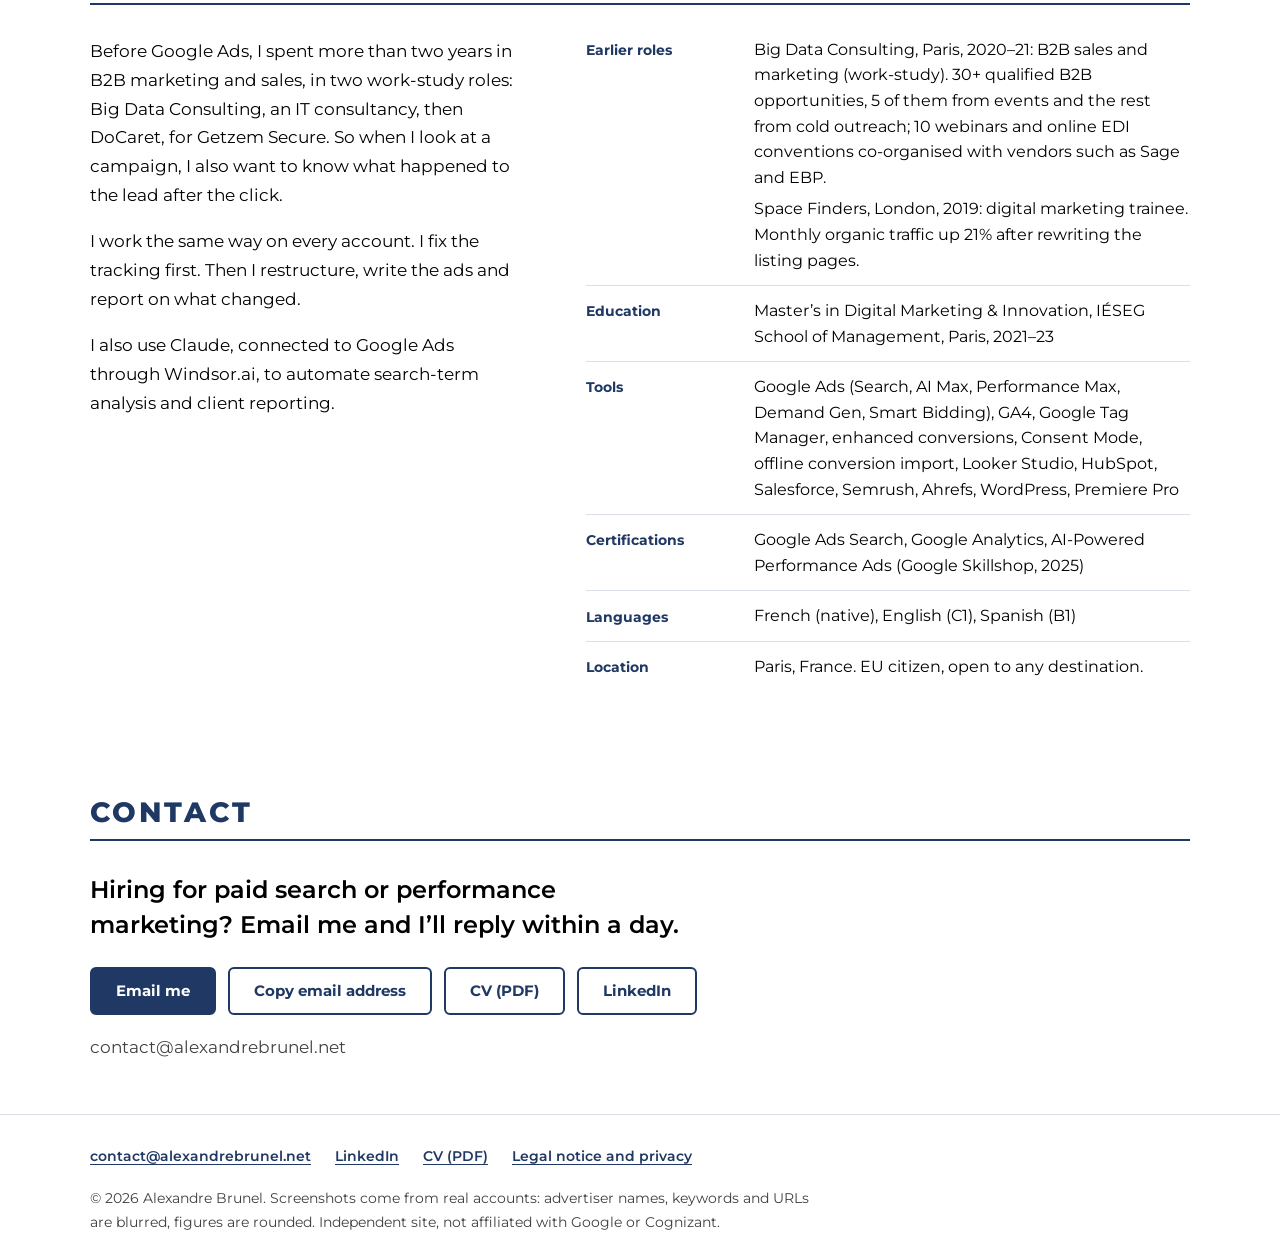
==== commit 007b73d9: "Rework first screen, add case index and offer, trim Work, add /fr/ page First screen - Hero leads wi" ====
--- a/index.html
+++ b/index.html
@@ -1,27 +1,33 @@
 <!doctype html>
-<html lang="en-GB">
+<!-- The French page (fr/index.html) is generated from this file: every data-fr attribute holds the French text.
+     After editing this file, run: powershell -ExecutionPolicy Bypass -File tools/build-fr.ps1 -->
+<html lang="en-GB" data-fr-lang="fr" data-other="fr/" data-fr-data-other="./">
 <head>
   <meta charset="utf-8">
   <meta name="viewport" content="width=device-width, initial-scale=1">
-  <title data-fr="Alexandre Brunel | Marketing de performance : Google Ads et leads B2B">Alexandre Brunel | Performance Marketer: Google Ads &amp; B2B Lead Generation</title>
-  <meta name="description" content="Performance marketer: nearly 3 years in Google Ads, 100+ advertiser accounts audited in 5 markets, B2B lead generation. Looking for a VIE mission in paid search." data-fr-content="Marketing de performance : près de 3 ans sur Google Ads, plus de 100 comptes d’annonceurs audités sur 5 marchés, génération de leads B2B. À la recherche d’un VIE en paid search.">
+  <title data-fr="Alexandre Brunel | Marketing de performance, spécialiste Google Ads">Alexandre Brunel | Performance Marketer, Google Ads Specialist</title>
+  <meta name="description" content="Google Ads specialist with a B2B marketing background: 100+ advertiser accounts audited in 5 markets on a project run for Google. Looking for a VIE mission." data-fr-content="Spécialiste Google Ads au parcours marketing B2B : plus de 100 comptes d’annonceurs audités sur 5 marchés, sur un projet mené pour Google. Recherche un VIE.">
   <meta name="color-scheme" content="light">
   <meta name="theme-color" content="#ffffff">
-  <link rel="canonical" href="https://alexandrebrunel.net/">
+  <link rel="canonical" href="https://alexandrebrunel.net/" data-fr-href="https://alexandrebrunel.net/fr/">
+  <link rel="alternate" hreflang="en" href="https://alexandrebrunel.net/">
+  <link rel="alternate" hreflang="fr" href="https://alexandrebrunel.net/fr/">
+  <link rel="alternate" hreflang="x-default" href="https://alexandrebrunel.net/">
 
   <meta property="og:type" content="website">
   <meta property="og:site_name" content="Alexandre Brunel">
-  <meta property="og:locale" content="en_GB">
-  <meta property="og:locale:alternate" content="fr_FR">
-  <meta property="og:title" content="Alexandre Brunel | Performance Marketer: Google Ads &amp; B2B Lead Generation">
-  <meta property="og:description" content="Nearly 3 years in Google Ads: 100+ advertiser accounts audited in 5 markets, +60% conversions in 30 days on a €56k/month account. Looking for a VIE mission in paid search.">
-  <meta property="og:url" content="https://alexandrebrunel.net/">
-  <meta property="og:image" content="https://alexandrebrunel.net/images/og-image.jpg">
+  <meta property="og:locale" content="en_GB" data-fr-content="fr_FR">
+  <meta property="og:locale:alternate" content="fr_FR" data-fr-content="en_GB">
+  <meta property="og:title" content="Alexandre Brunel | Google Ads specialist looking for a VIE mission" data-fr-content="Alexandre Brunel | Spécialiste Google Ads à la recherche d’un VIE">
+  <meta property="og:description" content="100+ advertiser accounts audited in 5 markets on a project run for Google. +60% conversions in 30 days at +9% cost per conversion. Looking for a VIE mission in paid search." data-fr-content="Plus de 100 comptes d’annonceurs audités sur 5 marchés, sur un projet mené pour Google. +60 % de conversions en 30 jours pour +9 % de coût par conversion. Recherche un VIE en paid search.">
+  <meta property="og:url" content="https://alexandrebrunel.net/" data-fr-content="https://alexandrebrunel.net/fr/">
+  <meta property="og:image" content="https://alexandrebrunel.net/images/og-image.jpg" data-fr-content="https://alexandrebrunel.net/images/og-image-fr.jpg">
   <meta property="og:image:width" content="1200">
   <meta property="og:image:height" content="630">
-  <meta property="og:image:alt" content="Alexandre Brunel, performance marketer: Google Ads and B2B lead generation">
+  <meta property="og:image:alt" content="Alexandre Brunel, Google Ads specialist: 100+ accounts audited in 5 markets. Looking for a VIE mission in paid search." data-fr-content="Alexandre Brunel, spécialiste Google Ads : plus de 100 comptes audités sur 5 marchés. À la recherche d’un VIE en paid search.">
   <meta name="twitter:card" content="summary_large_image">
 
+  <link rel="icon" href="favicon.ico" sizes="48x48">
   <link rel="icon" href="images/favicon.png" type="image/png">
   <link rel="apple-touch-icon" href="images/apple-touch-icon.png">
   <link rel="preload" href="fonts/montserrat-latin-wght-normal.woff2" as="font" type="font/woff2" crossorigin>
@@ -29,17 +35,21 @@
   <script>
     (function (d) {
       d.classList.add('js');
-      var lang = 'en';
       try {
+        var here = d.lang.slice(0, 2);
         var asked = new URLSearchParams(location.search).get('lang');
+        if (asked !== 'fr' && asked !== 'en') asked = null;
+        if (asked) localStorage.setItem('lang', asked);
         var browser = (navigator.language || '').slice(0, 2).toLowerCase() === 'fr' ? 'fr' : 'en';
-        lang = asked === 'fr' || asked === 'en' ? asked : (localStorage.getItem('lang') || browser);
+        var want = asked || (here === 'fr' ? 'fr' : (localStorage.getItem('lang') || browser));
+        if (want !== here) {
+          d.classList.add('is-translating');
+          setTimeout(function () { d.classList.remove('is-translating'); }, 2500);
+          location.replace(d.getAttribute('data-other') + location.hash);
+        } else if (asked) {
+          history.replaceState(history.state, '', location.pathname + location.hash);
+        }
       } catch (e) {}
-      if (lang === 'fr') {
-        d.lang = 'fr';
-        d.classList.add('is-translating');
-        setTimeout(function () { d.classList.remove('is-translating'); }, 2500);
-      }
     })(document.documentElement);
   </script>
   <script src="js/lang.js" defer></script>
@@ -53,8 +63,8 @@
     "url": "https://alexandrebrunel.net/",
     "image": "https://alexandrebrunel.net/images/portrait.jpg",
     "jobTitle": "Performance Marketer",
-    "description": "Performance marketer based in Paris: Google Ads and B2B lead generation. 5 years in digital marketing, nearly 3 of them in Google Ads.",
-    "knowsAbout": ["Google Ads", "Paid search", "Performance marketing", "Conversion tracking", "Google Analytics 4", "Google Tag Manager", "Consent Mode", "Smart Bidding", "B2B lead generation", "SEO"],
+    "description": "Google Ads specialist with a B2B marketing background, based in Paris. 5 years in digital marketing, nearly 3 of them in Google Ads.",
+    "knowsAbout": ["Google Ads", "Paid search", "Performance marketing", "Conversion tracking", "Google Analytics 4", "Google Tag Manager", "Consent Mode", "Smart Bidding", "B2B marketing", "SEO"],
     "address": { "@type": "PostalAddress", "addressLocality": "Paris", "addressCountry": "FR" },
     "knowsLanguage": ["fr", "en", "es"],
     "alumniOf": { "@type": "CollegeOrUniversity", "name": "IÉSEG School of Management" },
@@ -71,47 +81,55 @@
       <nav class="topbar__nav" aria-label="Sections">
         <a href="#work" data-fr="Projets">Work</a>
         <a href="#about" data-fr="À propos">About</a>
-        <a href="#contact">Contact</a>
+        <a class="topbar__cta" href="#contact">Contact</a>
       </nav>
       <div class="lang" role="group" aria-label="Language" data-fr-aria-label="Langue">
-        <button class="lang__btn" type="button" data-lang="en" lang="en" aria-label="English" aria-pressed="true">EN</button>
-        <button class="lang__btn" type="button" data-lang="fr" lang="fr" aria-label="Français" aria-pressed="false">FR</button>
+        <a class="lang__btn" href="./" data-fr-href="./?lang=en" data-lang="en" hreflang="en" lang="en" aria-label="English" aria-current="true" data-fr-aria-current="false">EN</a>
+        <a class="lang__btn" href="fr/" data-lang="fr" hreflang="fr" lang="fr" aria-label="Français" aria-current="false" data-fr-aria-current="true">FR</a>
       </div>
     </div>
   </header>
 
   <main id="top">
     <section class="hero" aria-labelledby="hero-title">
-      <div class="wrap hero__grid">
-        <ul class="hero__status" aria-label="Availability" data-fr-aria-label="Disponibilité">
-          <li data-fr="Disponible immédiatement">Available immediately</li>
-          <li data-fr="Ouvert à toutes les destinations">Open to any destination</li>
-          <li data-fr="Éligible au VIE · Citoyen européen">VIE-eligible · EU citizen</li>
+      <div class="wrap hero__grid" data-mail-scope>
+        <img class="hero__portrait" src="images/portrait.jpg" width="533" height="666" alt="Portrait of Alexandre Brunel" data-fr-alt="Portrait d’Alexandre Brunel" fetchpriority="high">
+        <h1 class="hero__name" id="hero-title">Alexandre Brunel</h1>
+        <p class="hero__headline" data-fr="Spécialiste Google Ads : plus de 100 comptes audités sur 5&nbsp;marchés, sur un projet mené pour Google">Google Ads specialist: 100+ accounts audited in 5&nbsp;markets, on a project run for Google</p>
+        <p class="hero__target"><strong data-fr="Je recherche un VIE en paid search ou en marketing de performance, idéalement dans la tech B2B.">Looking for a VIE mission in paid search or performance marketing, ideally in B2B tech.</strong> <span class="hero__gloss" data-fr="">VIE is France’s international work-placement programme: 6 to 24 months abroad for a French company.</span></p>
+        <ul class="hero__facts" aria-label="Key facts" data-fr-aria-label="En bref">
+          <li data-fr="Disponible immédiatement">Available now</li>
+          <li data-fr="Éligible au VIE, citoyen européen">VIE-eligible, EU citizen</li>
+          <li data-fr="Toutes destinations">Any destination</li>
+          <li data-fr="Français, anglais C1, espagnol B1">French, English C1, Spanish B1</li>
+          <li data-fr="Expériences à Lisbonne et à Londres">Worked in Lisbon and London</li>
+          <li data-fr="Master, IÉSEG">Master’s, IÉSEG</li>
         </ul>
-        <div class="hero__text">
-          <h1 class="hero__name" id="hero-title">Alexandre Brunel</h1>
-          <p class="hero__role"><span class="hero__part" data-fr="Marketing de performance">Performance Marketer</span><span class="sr-only">:</span> <span class="hero__part" data-fr="Google Ads et génération de leads&nbsp;B2B">Google Ads &amp; B2B Lead Generation</span></p>
-          <p class="hero__intro" data-fr="5 ans d’expérience en marketing digital, dont près de 3 sur Google Ads. Dernièrement chez Cognizant, sur un projet d’optimisation des annonceurs mené pour Google, j’ai audité et optimisé les comptes de plus de 100 annonceurs sur 5 marchés.">5 years in digital marketing, nearly 3 of them in Google Ads. Most recently at Cognizant, on an advertiser optimisation project run for Google, I audited and optimised the accounts of more than 100 advertisers in 5&nbsp;markets.</p>
-          <p class="hero__target"><strong data-fr="Je recherche un VIE en paid search ou en marketing de performance, idéalement dans la tech B2B.">Looking for a VIE mission in paid search or performance marketing, ideally in B2B tech.</strong> <span class="hero__gloss" data-fr="Le VIE (Volontariat International en Entreprise) est une mission de 6 à 24 mois à l’étranger pour une entreprise française.">VIE is France’s international work-placement programme: 6 to 24 months abroad for a French company.</span></p>
-          <div class="hero__actions">
-            <a class="btn btn--solid" href="#work" data-fr="Voir mes projets">See my work</a>
-            <a class="btn btn--outline" href="#contact" data-fr="Me contacter">Contact me</a>
-            <a class="btn btn--outline" href="files/Alexandre_Brunel_CV_EN.pdf" data-fr-href="files/Alexandre_Brunel_CV_FR.pdf" download data-fr="Télécharger mon CV (PDF)">Download my CV (PDF)</a>
-          </div>
-          <ul class="hero__facts" aria-label="Key facts" data-fr-aria-label="En bref">
-            <li>Paris, France</li>
-            <li data-fr="Français, anglais (C1), espagnol (B1)">French, English (C1), Spanish (B1)</li>
-          </ul>
+        <div class="hero__actions">
+          <a class="btn btn--solid" href="mailto:contact@alexandrebrunel.net" data-fr="M’écrire">Email me</a>
+          <a class="btn btn--outline" href="files/Alexandre_Brunel_CV_EN.pdf" data-fr-href="files/Alexandre_Brunel_CV_FR.pdf" target="_blank" rel="noopener">CV (PDF)</a>
+          <a class="hero__more" href="#work" data-fr="Voir les projets">See the work</a>
         </div>
-        <img class="hero__portrait" src="images/portrait.jpg" width="533" height="666" alt="Portrait of Alexandre Brunel" data-fr-alt="Portrait d’Alexandre Brunel" fetchpriority="high">
+        <p class="hero__note" role="status" aria-live="polite" data-mail-status></p>
+        <ul class="proof" aria-label="Results in brief" data-fr-aria-label="Résultats en bref">
+          <li><a href="#cognizant"><strong data-fr="100+">100+</strong><span data-fr="comptes d’annonceurs audités sur 5&nbsp;marchés">advertiser accounts audited in 5&nbsp;markets</span></a></li>
+          <li><a href="#aimax"><strong data-fr="+60&nbsp;%">+60%</strong><span data-fr="de conversions en 30 jours, pour +9&nbsp;% de coût par conversion">conversions in 30 days, at +9% cost per conversion</span></a></li>
+          <li><a href="#tracking"><strong data-fr="~50">~50</strong><span data-fr="comptes au tracking corrigé avant leur passage au Smart Bidding">accounts with conversion tracking fixed before Smart Bidding</span></a></li>
+          <li><a href="#getzem"><strong data-fr="50+">50+</strong><span data-fr="leads B2B qualifiés transmis aux commerciaux d’un fournisseur de Safran et d’Airbus">qualified B2B leads passed to sales at a supplier to Safran and Airbus</span></a></li>
+        </ul>
       </div>
-
-      <div class="wrap">
-        <ul class="proof" aria-label="Results in brief" data-fr-aria-label="Résultats en bref">
-          <li><a href="#cognizant"><strong data-fr="100+">100+</strong><span data-fr="annonceurs audités sur 5&nbsp;marchés">advertisers audited across 5&nbsp;markets</span></a></li>
-          <li><a href="#aimax"><strong data-fr="+60&nbsp;%">+60%</strong><span data-fr="de conversions en 30 jours sur un compte Search à 56&nbsp;k€ par mois">conversions in 30 days on a €56k/month Search account</span></a></li>
-          <li><a href="#tracking"><strong data-fr="~50">~50</strong><span data-fr="comptes au tracking corrigé avant leur passage au Smart Bidding">accounts with conversion tracking fixed before Smart Bidding</span></a></li>
-          <li><a href="#getzem"><strong data-fr="50+">50+</strong><span data-fr="leads B2B qualifiés transmis aux commerciaux">qualified B2B leads passed to sales</span></a></li>
+    </section>
+
+    <section class="offer" aria-labelledby="offer-title">
+      <div class="wrap offer__grid">
+        <div class="offer__head">
+          <h2 class="offer__title" id="offer-title" data-fr="Ce que je peux prendre en charge">What I can take on</h2>
+          <p class="offer__intro" data-fr="J’ai travaillé à Lisbonne et à Londres, et mené des campagnes en français, en anglais et en espagnol.">I have worked in Lisbon and London, and run campaigns in French, English and Spanish.</p>
+        </div>
+        <ul class="offer__list" role="list">
+          <li><strong data-fr="Lancer ou reconstruire Google Ads sur un nouveau marché">Launch or rebuild Google Ads for a new market</strong><span data-fr=", en vérifiant d’abord le suivi des conversions.">, with conversion tracking checked first.</span></li>
+          <li><strong data-fr="Auditer et restructurer des comptes existants">Audit and restructure existing accounts</strong><span data-fr=", avec un reporting en français pour le siège et en anglais pour l’équipe locale.">, reporting in French to head office and in English to the local team.</span></li>
+          <li><strong data-fr="Relier les données publicitaires au CRM">Connect ad data to the CRM</strong><span data-fr=", pour que les enchères suivent les leads qualifiés et non les formulaires envoyés.">, so bidding follows qualified leads and not form fills.</span></li>
         </ul>
       </div>
     </section>
@@ -120,32 +138,47 @@
       <div class="wrap">
         <div class="section__head">
           <h2 class="section__title" id="work-title" data-fr="Projets">Work</h2>
-          <p class="section__intro" data-fr="Captures d’écran issues de comptes réels. Les noms d’annonceurs, les mots-clés et les URL sont floutés, et les chiffres sont arrondis par souci de confidentialité. Les surlignages jaunes indiquent où regarder. Ouvrez une capture pour l’afficher en grand.">Screenshots from real accounts. Advertiser names, keywords and URLs are blurred, and figures are rounded for confidentiality. The yellow marks show where to look. Open any screenshot to see it full size.</p>
+          <nav class="index" aria-label="Case studies" data-fr-aria-label="Études de cas">
+            <ol class="index__list">
+              <li><a href="#aimax"><span class="index__who">Cognizant</span><span class="index__what" data-fr="AI Max&nbsp;: +60&nbsp;% de conversions pour +9&nbsp;% de coût par conversion">AI Max: +60% conversions at +9% cost per conversion</span></a></li>
+              <li><a href="#relaunch"><span class="index__who">Cognizant</span><span class="index__what" data-fr="Relance Brand Search&nbsp;: de zéro impression à 72 conversions">Brand Search relaunch: zero impressions to 72 conversions</span></a></li>
+              <li><a href="#tracking"><span class="index__who">Cognizant</span><span class="index__what" data-fr="Suivi des conversions corrigé sur une cinquantaine de comptes">Conversion tracking fixed on about 50 accounts</span></a></li>
+              <li><a href="#roas"><span class="index__who">Freelance</span><span class="index__what" data-fr="Restructuration d’un compte&nbsp;: ROAS de 2,1 à 2,8">Account restructure: ROAS from 2.1 to 2.8</span></a></li>
+              <li><a href="#ecsm"><span class="index__who">Getzem Secure</span><span class="index__what" data-fr="Mois de la cybersécurité&nbsp;: une campagne en trois langues">Cybersecurity Month: one campaign, three languages</span></a></li>
+              <li><a href="#seo"><span class="index__who">Freelance</span><span class="index__what" data-fr="SEO&nbsp;: un site client à 158&nbsp;k visiteurs mensuels">SEO: a client site at 158K monthly visitors</span></a></li>
+              <li><a href="#video"><span class="index__who">Getzem Secure</span><span class="index__what" data-fr="Vidéo promotionnelle d’un module de formation">Promo video for a training module</span></a></li>
+            </ol>
+          </nav>
+          <p class="section__intro" data-fr="Les captures viennent de comptes réels&nbsp;: noms, mots-clés et URL sont floutés, et les chiffres sont arrondis. Les surlignages jaunes montrent où regarder. Cliquez sur une capture pour la voir en entier.">Screenshots come from real accounts: names, keywords and URLs are blurred, and figures are rounded. Yellow marks show where to look. Click a screenshot to see it in full.</p>
         </div>
 
         <article class="chapter" id="cognizant" aria-labelledby="cognizant-title">
           <header class="chapter__head">
             <h3 class="chapter__title" id="cognizant-title"><img class="chapter__logo" src="images/logo-cognizant.webp" width="96" height="96" alt="Cognizant logo" data-fr-alt="Logo Cognizant"><span data-fr="Cognizant · Projet d’optimisation Google&nbsp;Ads">Cognizant · Google Ads optimisation project</span></h3>
-            <div class="role">
-              <p class="role__title" data-fr="Marketing Optimization Specialist">Marketing Optimization Specialist</p>
-              <p class="role__dates" data-fr="août 2025 – août 2026">Aug 2025 – Aug 2026</p>
-              <p class="role__org" data-fr="Salarié de Cognizant, Lisbonne | Projet d’optimisation des annonceurs mené pour le compte de Google">Employed by Cognizant, Lisbon | Advertiser optimisation project run on behalf of Google</p>
-            </div>
-            <p class="chapter__intro" data-fr="J’ai audité des comptes Google Ads avec plus de 30 account managers de Google, puis présenté mes recommandations aux annonceurs, en français et en anglais&nbsp;: surtout sur Performance Max, les mots-clés et la structure des comptes. Marchés&nbsp;: France, Espagne, Pays-Bas, Portugal et États-Unis.">I audited Google Ads accounts alongside more than 30 Google account managers, then presented my recommendations to advertisers in French and English: mostly on Performance Max, keywords and account structure. Markets: France, Spain, the Netherlands, Portugal and the US.</p>
-            <ul class="tally" aria-label="Scope of the project" data-fr-aria-label="Périmètre du projet">
-              <li><strong>100+</strong> <span data-fr="annonceurs audités">advertisers audited</span></li>
-              <li><strong>5</strong> <span data-fr="marchés">markets</span></li>
-              <li><strong>30+</strong> <span data-fr="account managers Google">Google account managers</span></li>
-            </ul>
-            <figure class="quote">
-              <blockquote class="quote__text">
-                <p data-fr="«&nbsp;Son poste exigeait de solides compétences analytiques&nbsp;: il réalisait régulièrement des analyses approfondies de comptes Google Ads complexes pour identifier des opportunités de croissance, suivre les performances et formuler des recommandations concrètes et de grande qualité.&nbsp;»">“His role required a high level of analytical skill, as he regularly conducted in-depth analyses of complex Google Ads accounts to identify growth opportunities, monitor performance, and provide high-quality, actionable recommendations.”</p>
-              </blockquote>
-              <figcaption class="quote__by"><strong data-fr="Yael Wagter, Team Leader chez Cognizant">Yael Wagter, Team Leader at Cognizant</strong>. <span data-fr="Extrait d’une lettre de recommandation traduite de l’anglais, disponible en entier sur demande.">From a recommendation letter, available in full on request.</span></figcaption>
-            </figure>
+            <div class="chapter__cols">
+              <div>
+                <div class="role">
+                  <p class="role__title" data-fr="Marketing Optimization Specialist">Marketing Optimization Specialist</p>
+                  <p class="role__dates" data-fr="août 2025 – août 2026">Aug 2025 – Aug 2026</p>
+                  <p class="role__org" data-fr="Salarié de Cognizant, Lisbonne | Projet d’optimisation des annonceurs mené pour le compte de Google">Employed by Cognizant, Lisbon | Advertiser optimisation project run on behalf of Google</p>
+                </div>
+                <p class="chapter__intro" data-fr="Audits et recommandations pour des annonceurs en France, en Espagne, aux Pays-Bas, au Portugal et aux États-Unis, présentés en français et en anglais&nbsp;: surtout Performance Max, mots-clés et structure des comptes.">Audits and recommendations for advertisers in France, Spain, the Netherlands, Portugal and the US, presented in French and English: mostly Performance Max, keywords and account structure.</p>
+                <ul class="tally" aria-label="Scope of the project" data-fr-aria-label="Périmètre du projet">
+                  <li><strong>100+</strong> <span data-fr="annonceurs audités">advertisers audited</span></li>
+                  <li><strong>5</strong> <span data-fr="marchés">markets</span></li>
+                  <li><strong>30+</strong> <span data-fr="account managers Google">Google account managers</span></li>
+                </ul>
+              </div>
+              <figure class="quote">
+                <blockquote class="quote__text">
+                  <p data-fr="«&nbsp;Son poste exigeait de solides compétences analytiques&nbsp;: il réalisait régulièrement des analyses approfondies de comptes Google Ads complexes pour identifier des opportunités de croissance, suivre les performances et formuler des recommandations concrètes et de grande qualité.&nbsp;»">“His role required a high level of analytical skill, as he regularly conducted in-depth analyses of complex Google Ads accounts to identify growth opportunities, monitor performance, and provide high-quality, actionable recommendations.”</p>
+                </blockquote>
+                <figcaption class="quote__by"><strong data-fr="Yael Wagter, Team Leader chez Cognizant">Yael Wagter, Team Leader at Cognizant</strong>. <span data-fr="Extrait d’une lettre de recommandation traduite de l’anglais, disponible en entier sur demande.">From a recommendation letter, available in full on request.</span></figcaption>
+              </figure>
+            </div>
           </header>
 
-          <section class="case" id="aimax" aria-labelledby="case-aimax" data-scope>
+          <section class="case case--compact" id="aimax" aria-labelledby="case-aimax">
             <header class="case__head">
               <h4 class="case__title" id="case-aimax" data-fr="AI Max pour le Réseau de Recherche&nbsp;: +60&nbsp;% de conversions en 30 jours">AI Max for Search: +60% conversions in 30 days</h4>
               <dl class="case__facts">
@@ -156,45 +189,45 @@
               <ul class="stats" aria-label="Key results" data-fr-aria-label="Résultats clés">
                 <li><strong data-fr="+60&nbsp;%">+60%</strong><span data-fr="de conversions en 30 jours">conversions in 30 days</span></li>
                 <li><strong data-fr="+9&nbsp;%">+9%</strong><span data-fr="de coût par conversion (CPA)">cost per conversion (CPA)</span></li>
-                <li><strong data-fr="9,4 → 7,6">9.4 → 7.6</strong><span data-fr="de ROAS, conforme à l’objectif, pour +73&nbsp;% de dépenses">ROAS, still on target, on spend up 73%</span></li>
+                <li><strong data-fr="9,4 → 7,6">9.4 → 7.6</strong><span data-fr="de ROAS (retour sur les dépenses publicitaires), conforme à l’objectif">ROAS (return on ad spend), still on target</span></li>
                 <li><strong data-fr="35&nbsp;€">€35</strong><span data-fr="par conversion supplémentaire">per additional conversion</span></li>
               </ul>
             </header>
             <div class="case__text">
-              <details class="more" open data-keep-open><summary><span data-fr="Le raisonnement, étape par étape">The reasoning, step by step</span></summary>
-              <dl class="beats">
-                <div><dt data-fr="Problème">Problem</dt><dd data-fr="Combien de volume supplémentaire le Search pouvait-il apporter à cet annonceur, et à quel coût par conversion&nbsp;?">How much more volume could Search bring this advertiser, and at what cost per conversion?</dd></div>
-                <div><dt data-fr="Diagnostic">Diagnosis</dt><dd data-fr="Les campagnes ne touchaient que les requêtes couvertes par leurs mots-clés. AI Max étend le ciblage aux recherches proches&nbsp;: c’était le levier à tester.">The campaigns only reached the queries their keywords covered. AI Max widens matching to related searches: the lever to test.</dd></div>
-                <div><dt data-fr="Action">Action</dt><dd data-fr="J’ai recommandé AI Max à l’annonceur, je l’ai activé sur l’ensemble de ses campagnes Search, puis j’ai comparé les 30 jours avant et après et je lui ai présenté les résultats.">I recommended AI Max to the advertiser, switched it on across their Search campaigns, then compared the 30 days before and after and presented the results to them.</dd></div>
-                <div><dt data-fr="Résultat">Result</dt><dd><span data-fr="Les conversions ont augmenté de 60&nbsp;% (d’environ 2&nbsp;000 à 3&nbsp;200), pour un CPA resté à moins de 9&nbsp;% de son niveau de départ (d’environ 28&nbsp;€ à 31&nbsp;€).">Conversions rose 60% (about 2,000 to 3,200) with CPA within 9% of baseline (about €28 to €31).</span> <span data-fr="La valeur de conversion a progressé de 41&nbsp;%, moins vite que les dépenses (+73&nbsp;%)&nbsp;: le ROAS est passé de 9,4 à 7,6, un niveau qui restait conforme à l’objectif de l’annonceur, et le ROAS des dépenses supplémentaires est d’environ 5,2.">Conversion value grew 41%, slower than spend (+73%): ROAS went from 9.4 to 7.6, which still met the advertiser’s target, and the extra spend returned about 5.2.</span></dd></div>
-                <div><dt data-fr="Limites">Limits</dt><dd data-fr="Les dépenses ont augmenté avec l’élargissement du ciblage&nbsp;: le résultat reflète AI Max et un budget supérieur, pas AI Max seul. Sans groupe témoin, la saisonnalité n’est pas isolée.">Spend rose as matching widened, so this is AI Max plus a higher spend, not AI Max alone. With no control group, seasonality is not isolated.</dd></div>
-                <div><dt data-fr="Et ensuite">Next step</dt><dd data-fr="Refaire le test en expérience de campagne à 50/50 pour isoler l’effet d’AI Max, avec un ROAS cible sur le volume supplémentaire.">Rerun it as a 50/50 campaign experiment to isolate AI Max, with a target ROAS on the extra volume.</dd></div>
+              <dl class="beats">
+                <div><dt data-fr="Problème">Problem</dt><dd data-fr="Combien de volume supplémentaire le Search pouvait-il apporter à cet annonceur, et à quel coût par conversion&nbsp;? Les campagnes ne touchaient que les requêtes couvertes par leurs mots-clés&nbsp;; AI Max étend le ciblage aux recherches proches.">How much more volume could Search bring this advertiser, and at what cost per conversion? The campaigns only reached the queries their keywords covered; AI Max widens matching to related searches.</dd></div>
+              </dl>
+              <details class="more" open><summary><span data-fr="Ce que j’ai fait, les limites et la suite">What I did, the limits and the next step</span></summary>
+              <dl class="beats">
+                <div><dt data-fr="Action et résultat">Action and result</dt><dd data-fr="J’ai recommandé AI Max à l’annonceur, je l’ai activé sur ses campagnes Search, puis j’ai comparé les 30 jours avant et après et je lui ai présenté les résultats. Les conversions sont passées d’environ 2&nbsp;000 à 3&nbsp;200, et le coût par conversion d’environ 28&nbsp;€ à 31&nbsp;€. Les dépenses ont augmenté de 73&nbsp;% et la valeur de conversion de 41&nbsp;%&nbsp;: les dépenses supplémentaires ont rapporté environ 5,2 fois leur montant.">I recommended AI Max to the advertiser, switched it on across their Search campaigns, then compared the 30 days before and after and presented the results to them. Conversions went from about 2,000 to 3,200, and cost per conversion from about €28 to €31. Spend rose 73% and conversion value 41%: the extra spend returned about 5.2 times its amount.</dd></div>
+                <div><dt data-fr="Limites et suite">Limits and next step</dt><dd data-fr="Les dépenses ont augmenté avec l’élargissement du ciblage&nbsp;: le résultat reflète AI Max et un budget supérieur, pas AI Max seul. Sans groupe témoin, la saisonnalité n’est pas isolée. La suite&nbsp;: refaire le test en expérience de campagne à 50/50, avec un ROAS cible sur le volume supplémentaire.">Spend rose as matching widened, so this is AI Max plus a higher spend, not AI Max alone. With no control group, seasonality is not isolated. Next: rerun it as a 50/50 campaign experiment, with a target ROAS on the extra volume.</dd></div>
               </dl>
               </details>
             </div>
             <div class="case__evidence">
-              <figure class="evidence">
+              <figure class="evidence evidence--crop" data-scope style="--crop:370px">
                 <div class="shot" style="--natural:982px">
                   <button class="shot__btn" type="button" data-zoom data-caption="The results slide I presented to the advertiser. Absolute figures are blurred." data-fr-caption="La diapositive de résultats que j’ai présentée à l’annonceur. Les valeurs absolues sont floutées.">
-                    <img src="images/ai-max.webp" width="982" height="542" loading="lazy" decoding="async" alt="Results slide comparing the 30 days before and after AI Max: cost +73%, impressions +53%, clicks +58%, conversions +60%, cost per acquisition +9%. Absolute figures are blurred." data-fr-alt="Diapositive de résultats comparant les 30 jours avant et après l’activation d’AI Max&nbsp;: coût +73&nbsp;%, impressions +53&nbsp;%, clics +58&nbsp;%, conversions +60&nbsp;%, coût par acquisition +9&nbsp;%. Les valeurs absolues sont floutées.">
-                    <span class="sr-only" data-fr="Afficher en grand">Open full size</span>
-                  </button>
-                  <span class="mark" data-mark="1" style="--x:5.91%;--y:47.23%;--w:92.87%;--h:7.2%" aria-hidden="true"><span class="mark__n">1</span></span>
-                  <span class="mark" data-mark="2" style="--x:5.91%;--y:70.3%;--w:92.87%;--h:7%" aria-hidden="true"><span class="mark__n">2</span></span>
-                  <span class="mark" data-mark="3" style="--x:5.91%;--y:77.86%;--w:92.87%;--h:7.2%;--bx:100%;--by:50%" aria-hidden="true"><span class="mark__n">3</span></span>
-                  <span class="mark" data-mark="4" style="--x:5.91%;--y:85.5%;--w:92.87%;--h:7.2%;--by:100%" aria-hidden="true"><span class="mark__n">4</span></span>
-                </div>
-                <figcaption class="evidence__bar"><span data-fr="La diapositive de résultats présentée à l’annonceur (valeurs absolues floutées)">The results slide I presented to the advertiser (absolute figures blurred)</span><span class="evidence__hint" aria-hidden="true" data-fr="Agrandir">Full size</span></figcaption>
-              </figure>
-              <div class="look">
-                <h5 class="look__title" data-fr="À observer">What to look for</h5>
-                <ol class="look__list" role="list" data-look>
-                  <li data-mark="1" data-fr="Dépenses&nbsp;: +73&nbsp;% (d’environ 56&nbsp;k€ à 97&nbsp;k€), les annonces ayant été diffusées sur 53&nbsp;% de recherches en plus.">Spend: +73% (about €56k to €97k), as the ads showed in 53% more searches.</li>
-                  <li data-mark="2" data-fr="Conversions&nbsp;: +60&nbsp;% (d’environ 2&nbsp;000 à 3&nbsp;200).">Conversions: +60% (about 2,000 to 3,200).</li>
-                  <li data-mark="3" data-fr="Coût par conversion&nbsp;: +9&nbsp;% (d’environ 28&nbsp;€ à 31&nbsp;€).">Cost per conversion: +9% (about €28 to €31).</li>
-                  <li data-mark="4" data-fr="Valeur de conversion&nbsp;: +41&nbsp;% (sans pourcentage sur la diapositive). ROAS&nbsp;: de 9,4 à 7,6.">Conversion value: +41% (no percentage on the slide). ROAS: 9.4 to 7.6.</li>
+                    <img src="images/ai-max-crop.webp" width="370" height="302" data-full="images/ai-max.webp" data-full-width="982" data-full-height="542" loading="lazy" decoding="async" alt="Results slide comparing the 30 days before and after AI Max: cost +73%, impressions +53%, clicks +58%, conversions +60%, cost per acquisition +9%." data-fr-alt="Diapositive de résultats comparant les 30 jours avant et après l’activation d’AI Max&nbsp;: coût +73&nbsp;%, impressions +53&nbsp;%, clics +58&nbsp;%, conversions +60&nbsp;%, coût par acquisition +9&nbsp;%.">
+                    <span class="sr-only" data-fr="Afficher la diapositive entière">Open the full slide</span>
+                  </button>
+                  <span class="mark" data-mark="1" style="--x:0.5%;--y:16.6%;--w:99%;--h:13.9%;--by:50%" aria-hidden="true"><span class="mark__n">1</span></span>
+                  <span class="mark" data-mark="2" style="--x:0.5%;--y:57.9%;--w:99%;--h:13.9%;--by:50%" aria-hidden="true"><span class="mark__n">2</span></span>
+                  <span class="mark" data-mark="3" style="--x:0.5%;--y:71.9%;--w:99%;--h:13.9%;--by:50%" aria-hidden="true"><span class="mark__n">3</span></span>
+                  <span class="mark" data-mark="4" style="--x:0.5%;--y:85.8%;--w:99%;--h:14.2%;--by:50%" aria-hidden="true"><span class="mark__n">4</span></span>
+                  <span class="mark mark--full" data-mark="1" style="--x:5.91%;--y:47.23%;--w:92.87%;--h:7.2%" aria-hidden="true"><span class="mark__n">1</span></span>
+                  <span class="mark mark--full" data-mark="2" style="--x:5.91%;--y:70.3%;--w:92.87%;--h:7%" aria-hidden="true"><span class="mark__n">2</span></span>
+                  <span class="mark mark--full" data-mark="3" style="--x:5.91%;--y:77.86%;--w:92.87%;--h:7.2%;--bx:100%;--by:50%" aria-hidden="true"><span class="mark__n">3</span></span>
+                  <span class="mark mark--full" data-mark="4" style="--x:5.91%;--y:85.5%;--w:92.87%;--h:7.2%;--by:100%" aria-hidden="true"><span class="mark__n">4</span></span>
+                </div>
+                <ol class="legend legend--cols" role="list" data-look>
+                  <li data-mark="1" data-fr="Dépenses">Spend</li>
+                  <li data-mark="2" data-fr="Conversions">Conversions</li>
+                  <li data-mark="3" data-fr="Coût par conversion">Cost per conversion</li>
+                  <li class="legend__wide" data-mark="4" data-fr="Valeur de conversion&nbsp;: +41&nbsp;% (non affiché sur la diapositive)">Conversion value: +41% (not shown on the slide)</li>
                 </ol>
-              </div>
+                <figcaption class="evidence__bar"><span data-fr="Diapositive présentée à l’annonceur, sans ses colonnes floutées">The slide I presented to the advertiser, without its blurred columns</span><button class="evidence__hint" type="button" tabindex="-1" aria-hidden="true" data-zoom-proxy data-fr="Diapositive entière">Full slide</button></figcaption>
+              </figure>
             </div>
           </section>
 
@@ -214,69 +247,60 @@
               </ul>
             </header>
             <div class="case__text">
-              <details class="more" open><summary><span data-fr="Le raisonnement, étape par étape">The reasoning, step by step</span></summary>
-              <dl class="beats">
-                <div><dt data-fr="Problème">Problem</dt><dd data-fr="Les mots-clés de marque de l’annonceur étaient actifs, mais n’obtenaient aucune impression&nbsp;: zéro clic sur tout le mois de janvier.">The advertiser’s brand keywords were enabled but got no impressions at all: zero clicks for the whole of January.</dd></div>
-                <div><dt data-fr="Diagnostic">Diagnosis</dt><dd data-fr="Un Ad Rank insuffisant. Les annonces et les pages de destination ne correspondaient pas aux mots-clés&nbsp;: avec des niveaux de qualité de 2 à 6/10, les annonces ne se qualifiaient pas pour les enchères, même sur le nom de la marque.">An Ad Rank failure. The ads and landing pages did not match the keywords: with Quality Scores of 2 to 6/10, the ads did not qualify for the auction, even on the brand’s own name.</dd></div>
-                <div><dt data-fr="Action">Action</dt><dd data-fr="J’ai ajouté des mots-clés plus pertinents, réécrit les annonces et les composants de chaque groupe d’annonces, et transmis à l’annonceur les modifications à apporter au contenu de ses pages de destination.">I added more relevant keywords, rewrote the ads and assets for each ad group, and briefed the advertiser on the landing-page content to change.</dd></div>
-                <div class="beats__wide"><dt data-fr="Résultat">Result</dt><dd><span data-fr="Les annonces ont recommencé à être diffusées à la mi-mai. Au 26 mai, en moins de deux semaines, le compte avait généré 72 conversions à environ 18&nbsp;€ chacune.">The ads started serving again in mid-May. By 26 May, in under two weeks, the account had brought in 72 conversions at about €18 each.</span> <span data-fr="Le compte remonte aussi une valeur de conversion, mais les recherches de marque captent surtout une demande déjà existante&nbsp;: je présente donc les conversions et leur coût plutôt qu’un ROAS.">The account also reports conversion value, but brand searches mostly capture demand that already exists, so I report conversions and their cost rather than ROAS.</span></dd></div>
-                <div><dt data-fr="Et ensuite">Next step</dt><dd data-fr="Comparer 30 jours complets de diffusion et suivre le taux d’impressions sur la marque.">Compare a full 30 days of serving, and track impression share on the brand terms.</dd></div>
+              <dl class="beats">
+                <div><dt data-fr="Problème">Problem</dt><dd data-fr="Les mots-clés de marque étaient actifs, mais sans aucune impression&nbsp;: zéro clic sur tout le mois de janvier. La cause&nbsp;: un Ad Rank insuffisant. Les annonces et les pages de destination ne correspondaient pas aux mots-clés, et les annonces ne se qualifiaient pas pour les enchères, même sur le nom de la marque.">The brand keywords were enabled but got no impressions: zero clicks for the whole of January. The cause was an Ad Rank failure. The ads and landing pages did not match the keywords, so the ads did not qualify for the auction, even on the brand’s own name.</dd></div>
+              </dl>
+              <details class="more" open><summary><span data-fr="Ce que j’ai fait, les limites et la suite">What I did, the limits and the next step</span></summary>
+              <dl class="beats">
+                <div><dt data-fr="Action">Action</dt><dd data-fr="J’ai ajouté des mots-clés plus pertinents, réécrit les annonces et les composants de chaque groupe d’annonces, et transmis à l’annonceur les modifications à apporter à ses pages de destination. Les annonces ont recommencé à être diffusées à la mi-mai.">I added more relevant keywords, rewrote the ads and assets for each ad group, and briefed the advertiser on the landing-page content to change. The ads started serving again in mid-May.</dd></div>
+                <div><dt data-fr="Limites et suite">Limits and next step</dt><dd data-fr="Les recherches de marque captent surtout une demande déjà existante&nbsp;: je présente donc les conversions et leur coût plutôt qu’un ROAS. La suite&nbsp;: comparer 30 jours complets de diffusion et suivre le taux d’impressions sur la marque.">Brand searches mostly capture demand that already exists, so I report conversions and their cost rather than ROAS. Next: compare a full 30 days of serving, and track impression share on the brand terms.</dd></div>
               </dl>
               </details>
             </div>
-            <div class="case__evidence tabs tabs--split" data-tabs>
-              <div class="tabs__list" role="tablist" aria-label="Account state" data-fr-aria-label="État du compte">
-                <button class="tab" type="button" role="tab" id="tab-before" aria-controls="panel-before" aria-selected="true" data-fr="Avant">Before</button>
-                <button class="tab" type="button" role="tab" id="tab-after" aria-controls="panel-after" aria-selected="false" tabindex="-1" data-fr="Après">After</button>
-              </div>
-
-              <div class="tabs__panel" role="tabpanel" id="panel-before" aria-labelledby="tab-before" data-scope>
-                <h5 class="tabs__fallback" data-fr="Avant, janvier 2026">Before, January 2026</h5>
-                <figure class="evidence">
-                  <div class="shot" style="--natural:1101px">
-                    <button class="shot__btn" type="button" data-zoom data-caption="Keywords view, 1 January to 1 February 2026. Keywords are blurred." data-fr-caption="Vue des mots-clés, du 1er janvier au 1er février 2026. Les mots-clés sont floutés.">
-                      <img src="images/before-launch.webp" width="1101" height="485" loading="lazy" decoding="async" alt="Google Ads keywords view for January 2026: no clicks and no impressions, Quality Scores between 2/10 and 6/10." data-fr-alt="Vue des mots-clés Google Ads pour janvier 2026&nbsp;: aucun clic ni aucune impression, niveaux de qualité entre 2/10 et 6/10.">
-                      <span class="sr-only" data-fr="Afficher en grand">Open full size</span>
-                    </button>
-                    <span class="mark" data-mark="1" style="--x:4.54%;--y:27.01%;--w:92.64%;--h:3.71%;--bx:50%" aria-hidden="true"><span class="mark__n">1</span></span>
-                    <span class="mark" data-mark="2" style="--x:66.94%;--y:42.47%;--w:2.54%;--h:56.91%;--bx:50%;--ty:-115%" aria-hidden="true"><span class="mark__n">2</span></span>
-                    <span class="mark" data-mark="3" style="--x:44.87%;--y:85.57%;--w:11.81%;--h:6.6%" aria-hidden="true"><span class="mark__n">3</span></span>
-                  </div>
-                  <figcaption class="evidence__bar"><span data-fr="Vue des mots-clés Google Ads, janvier 2026">Google Ads keywords view, January 2026</span><span class="evidence__hint" aria-hidden="true" data-fr="Agrandir">Full size</span></figcaption>
-                </figure>
-                <div class="look">
-                  <h5 class="look__title" data-fr="À observer">What to look for</h5>
-                  <ol class="look__list" role="list" data-look>
-                    <li data-mark="1" data-fr="Clics&nbsp;: à zéro pendant tout le mois.">Clicks: flat at zero for the whole month.</li>
-                    <li data-mark="2" data-fr="Impressions&nbsp;: 0 sur chaque mot-clé.">Impressions: 0 on every keyword.</li>
-                    <li data-mark="3" data-fr="Niveau de qualité (Quality Score) descendant jusqu’à 2/10, avec une expérience sur la page de destination et un taux de clics attendu tous deux inférieurs à la moyenne.">Quality Score down to 2/10, with landing page experience and expected CTR both below average.</li>
-                  </ol>
-                </div>
-              </div>
-
-              <div class="tabs__panel" role="tabpanel" id="panel-after" aria-labelledby="tab-after" data-scope>
-                <h5 class="tabs__fallback" data-fr="Après, du 27 avril au 26 mai 2026">After, 27 April – 26 May 2026</h5>
-                <figure class="evidence">
-                  <div class="shot" style="--natural:1020px">
-                    <button class="shot__btn" type="button" data-zoom data-caption="Keywords view, 27 April to 26 May 2026. Keywords are blurred." data-fr-caption="Vue des mots-clés, du 27 avril au 26 mai 2026. Les mots-clés sont floutés.">
-                      <img src="images/after-launch.webp" width="1020" height="514" loading="lazy" decoding="async" alt="Google Ads keywords view for 27 April to 26 May 2026: clicks rising from mid-May, Quality Score 10/10 on the top keywords, conversions on most keywords." data-fr-alt="Vue des mots-clés Google Ads du 27 avril au 26 mai 2026&nbsp;: clics en hausse à partir de la mi-mai, niveau de qualité de 10/10 sur les principaux mots-clés, conversions sur la plupart des mots-clés.">
-                      <span class="sr-only" data-fr="Afficher en grand">Open full size</span>
-                    </button>
-                    <span class="mark" data-mark="1" style="--x:71.57%;--y:10.12%;--w:27.06%;--h:14.79%" aria-hidden="true"><span class="mark__n">1</span></span>
-                    <span class="mark" data-mark="2" style="--x:44.71%;--y:42.8%;--w:18.24%;--h:11.87%;--bx:100%;--by:50%" aria-hidden="true"><span class="mark__n">2</span></span>
-                    <span class="mark" data-mark="3" style="--x:85.69%;--y:43%;--w:9.71%;--h:5.25%;--bx:50%;--by:100%" aria-hidden="true"><span class="mark__n">3</span></span>
-                  </div>
-                  <figcaption class="evidence__bar"><span data-fr="Vue des mots-clés Google Ads, avril-mai 2026">Google Ads keywords view, April to May 2026</span><span class="evidence__hint" aria-hidden="true" data-fr="Agrandir">Full size</span></figcaption>
-                </figure>
-                <div class="look">
-                  <h5 class="look__title" data-fr="À observer">What to look for</h5>
-                  <ol class="look__list" role="list" data-look>
-                    <li data-mark="1" data-fr="Les clics démarrent à la mi-mai et atteignent environ 300 par jour.">Clicks start in mid-May and reach about 300 a day.</li>
-                    <li data-mark="2" data-fr="Niveau de qualité de 10/10 sur les deux principaux mots-clés, avec ses trois composantes supérieures à la moyenne.">Quality Score 10/10 on the two main keywords, with all three parts above average.</li>
-                    <li data-mark="3" data-fr="Meilleur mot-clé&nbsp;: environ 30 conversions à environ 3&nbsp;€ chacune.">Top keyword: about 30 conversions at about €3 each.</li>
-                  </ol>
-                </div>
-              </div>
+            <div class="case__evidence pair">
+              <figure class="evidence evidence--side" data-scope style="--crop:305px">
+                <p class="evidence__label" data-fr="Avant · janvier 2026">Before · January 2026</p>
+                <div class="shot" style="--natural:1101px">
+                  <button class="shot__btn" type="button" data-zoom data-caption="Keywords view, 1 January to 1 February 2026. Keywords are blurred." data-fr-caption="Vue des mots-clés, du 1er janvier au 1er février 2026. Les mots-clés sont floutés.">
+                    <img src="images/before-crop.webp" width="305" height="250" data-full="images/before-launch.webp" data-full-width="1101" data-full-height="485" loading="lazy" decoding="async" alt="Google Ads keywords view for January 2026: Quality Scores between 2/10 and 6/10, and 0 impressions on every keyword." data-fr-alt="Vue des mots-clés Google Ads pour janvier 2026&nbsp;: niveaux de qualité entre 2/10 et 6/10, et aucune impression sur chaque mot-clé.">
+                    <span class="sr-only" data-fr="Afficher la vue entière">Open the full view</span>
+                  </button>
+                  <span class="mark" data-mark="1" style="--x:0.3%;--y:13.6%;--w:20.3%;--h:86.4%;--bx:50%;--by:100%" aria-hidden="true"><span class="mark__n">1</span></span>
+                  <span class="mark" data-mark="2" style="--x:81%;--y:13.6%;--w:18.7%;--h:86.4%;--bx:50%;--by:100%" aria-hidden="true"><span class="mark__n">2</span></span>
+                  <span class="mark mark--full" data-mark="1" style="--x:42.2%;--y:48.9%;--w:5.7%;--h:51.1%" aria-hidden="true"><span class="mark__n">1</span></span>
+                  <span class="mark mark--full" data-mark="2" style="--x:66.94%;--y:42.47%;--w:2.54%;--h:56.91%;--bx:50%;--ty:-115%" aria-hidden="true"><span class="mark__n">2</span></span>
+                  <span class="mark mark--full" data-mark="3" style="--x:4.54%;--y:27.01%;--w:92.64%;--h:3.71%;--bx:50%" aria-hidden="true"><span class="mark__n">3</span></span>
+                </div>
+                <ol class="legend" role="list" data-look>
+                  <li data-mark="1" data-fr="Niveau de qualité (Quality Score)&nbsp;: de 2 à 6/10.">Quality Score: 2 to 6/10.</li>
+                  <li data-mark="2" data-fr="Impressions&nbsp;: 0 sur chaque mot-clé.">Impressions: 0 on every keyword.</li>
+                  <li class="only-full" data-mark="3" data-fr="Clics&nbsp;: à zéro pendant tout le mois.">Clicks: flat at zero for the whole month.</li>
+                </ol>
+                <figcaption class="evidence__bar"><span data-fr="Extrait de la vue des mots-clés Google Ads">Part of the Google Ads keywords view</span><button class="evidence__hint" type="button" tabindex="-1" aria-hidden="true" data-zoom-proxy data-fr="Vue entière">Full view</button></figcaption>
+              </figure>
+
+              <figure class="evidence evidence--side" data-scope style="--crop:290px">
+                <p class="evidence__label" data-fr="Après · 27 avril – 26 mai 2026">After · 27 April – 26 May 2026</p>
+                <div class="shot" style="--natural:1020px">
+                  <button class="shot__btn" type="button" data-zoom data-caption="Keywords view, 27 April to 26 May 2026. Keywords are blurred." data-fr-caption="Vue des mots-clés, du 27 avril au 26 mai 2026. Les mots-clés sont floutés.">
+                    <img src="images/after-crop.webp" width="290" height="230" data-full="images/after-launch.webp" data-full-width="1020" data-full-height="514" loading="lazy" decoding="async" alt="Google Ads keywords view for 27 April to 26 May 2026: Quality Score 10/10 on the top two keywords, and 499 and 222 impressions." data-fr-alt="Vue des mots-clés Google Ads du 27 avril au 26 mai 2026&nbsp;: niveau de qualité de 10/10 sur les deux premiers mots-clés, avec 499 et 222 impressions.">
+                    <span class="sr-only" data-fr="Afficher la vue entière">Open the full view</span>
+                  </button>
+                  <span class="mark" data-mark="1" style="--x:0.3%;--y:14.3%;--w:20%;--h:28.3%;--bx:50%;--by:100%" aria-hidden="true"><span class="mark__n">1</span></span>
+                  <span class="mark" data-mark="2" style="--x:81%;--y:14.3%;--w:18.7%;--h:85.7%;--bx:50%;--by:100%" aria-hidden="true"><span class="mark__n">2</span></span>
+                  <span class="mark mark--full" data-mark="1" style="--x:44.71%;--y:42.8%;--w:18.24%;--h:11.87%;--bx:100%;--by:50%" aria-hidden="true"><span class="mark__n">1</span></span>
+                  <span class="mark mark--full" data-mark="2" style="--x:65.1%;--y:42.4%;--w:5.3%;--h:57.6%;--bx:50%;--by:100%" aria-hidden="true"><span class="mark__n">2</span></span>
+                  <span class="mark mark--full" data-mark="3" style="--x:71.57%;--y:10.12%;--w:27.06%;--h:14.79%" aria-hidden="true"><span class="mark__n">3</span></span>
+                  <span class="mark mark--full" data-mark="4" style="--x:85.69%;--y:43%;--w:9.71%;--h:5.25%;--bx:50%;--by:100%" aria-hidden="true"><span class="mark__n">4</span></span>
+                </div>
+                <ol class="legend" role="list" data-look>
+                  <li data-mark="1" data-fr="Niveau de qualité de 10/10 sur les deux principaux mots-clés.">Quality Score 10/10 on the two main keywords.</li>
+                  <li data-mark="2" data-fr="Les impressions reviennent&nbsp;: 499 sur le premier mot-clé.">Impressions are back: 499 on the top keyword.</li>
+                  <li class="only-full" data-mark="3" data-fr="Les clics démarrent à la mi-mai et atteignent environ 300 par jour.">Clicks start in mid-May and reach about 300 a day.</li>
+                  <li class="only-full" data-mark="4" data-fr="Meilleur mot-clé&nbsp;: environ 30 conversions à environ 3&nbsp;€ chacune.">Top keyword: about 30 conversions at about €3 each.</li>
+                </ol>
+                <figcaption class="evidence__bar"><span data-fr="Extrait de la vue des mots-clés Google Ads">Part of the Google Ads keywords view</span><button class="evidence__hint" type="button" tabindex="-1" aria-hidden="true" data-zoom-proxy data-fr="Vue entière">Full view</button></figcaption>
+              </figure>
             </div>
           </section>
 
@@ -286,20 +310,16 @@
               <dl class="case__facts">
                 <div><dt data-fr="Périmètre">Scope</dt><dd data-fr="Une cinquantaine de comptes">About 50 accounts</dd></div>
                 <div><dt data-fr="Mon rôle">My part</dt><dd data-fr="Audit et correction">Audit and fix</dd></div>
-                <div><dt data-fr="Outils">Stack</dt><dd data-fr="Google Ads, GA4, Google Tag Manager, Consent Mode">Google Ads, GA4, Google Tag Manager, Consent Mode</dd></div>
-              </dl>
-              <ul class="stats" aria-label="Key results" data-fr-aria-label="Résultats clés">
-                <li><strong data-fr="~50">~50</strong><span data-fr="comptes corrigés avant leur passage au Smart Bidding">accounts fixed before moving to Smart Bidding</span></li>
-                <li><strong>3</strong><span data-fr="niveaux contrôlés&nbsp;: conversions améliorées, GA4, Consent Mode">layers checked: enhanced conversions, GA4, Consent Mode</span></li>
-              </ul>
+                <div><dt data-fr="Outils">Stack</dt><dd>Google Ads, GA4, Google Tag Manager, Consent Mode</dd></div>
+              </dl>
             </header>
             <div class="case__text">
-              <details class="more" open><summary><span data-fr="Le raisonnement, étape par étape">The reasoning, step by step</span></summary>
               <dl class="beats">
                 <div><dt data-fr="Problème">Problem</dt><dd data-fr="Ces annonceurs s’apprêtaient à passer au Smart Bidding. Or les enchères automatiques optimisent uniquement sur les conversions qu’elles voient&nbsp;: tout trou dans le suivi devient une erreur d’enchère.">These advertisers were about to move to Smart Bidding. Automated bidding optimises only for the conversions it can see, so every gap in tracking becomes a bidding error.</dd></div>
-                <div><dt data-fr="Diagnostic">Diagnosis</dt><dd data-fr="Avant chaque bascule, j’ai audité la configuration des conversions. L’audit a montré que les conversions améliorées étaient désactivées dans Google Ads&nbsp;: les conversions que les cookies ne permettaient pas d’attribuer n’étaient donc pas récupérées.">Before each switch I audited the conversion setup. The audit showed enhanced conversions disabled in Google Ads, so conversions that cookies could not attribute were not being recovered.</dd></div>
-                <div><dt data-fr="Action">Action</dt><dd data-fr="J’ai corrigé le suivi sur trois niveaux&nbsp;: les conversions améliorées dans Google Ads, les données de conversion GA4 et les signaux du Consent Mode.">I fixed the tracking at three levels: enhanced conversions in Google Ads, GA4 conversion data and Consent Mode signals.</dd></div>
-                <div><dt data-fr="Résultat">Result</dt><dd data-fr="Une cinquantaine de comptes sont passés au Smart Bidding avec un suivi des conversions corrigé.">About 50 accounts moved to Smart Bidding with corrected conversion tracking.</dd></div>
+              </dl>
+              <details class="more" open><summary><span data-fr="L’audit, la correction et la suite">The audit, the fix and the next step</span></summary>
+              <dl class="beats">
+                <div><dt data-fr="Audit et correction">Audit and fix</dt><dd data-fr="Avant chaque bascule, j’ai audité la configuration des conversions. Les conversions améliorées étaient désactivées dans Google Ads&nbsp;: les conversions que les cookies ne permettaient pas d’attribuer n’étaient donc pas récupérées. J’ai corrigé le suivi sur trois niveaux, et une cinquantaine de comptes sont passés au Smart Bidding avec un suivi fiable.">Before each switch I audited the conversion setup. Enhanced conversions were disabled in Google Ads, so conversions that cookies could not attribute were not being recovered. I fixed the tracking at three levels, and about 50 accounts moved to Smart Bidding with tracking they could rely on.</dd></div>
                 <div><dt data-fr="Et ensuite">Next step</dt><dd data-fr="Importer les conversions hors ligne (leads qualifiés, ventes) pour que les enchères optimisent sur le chiffre d’affaires plutôt que sur les formulaires envoyés.">Import offline conversions (qualified leads, sales) so that bidding optimises for revenue rather than form fills.</dd></div>
               </dl>
               </details>
@@ -334,82 +354,51 @@
               <p class="role__dates" data-fr="sept. 2023 – juin 2025">Sep 2023 – Jun 2025</p>
               <p class="role__org" data-fr="Indépendant, à distance | Plus de 10 clients (accessoires informatiques, sport, matériel de nettoyage)">Self-employed, remote | 10+ clients (IT accessories, sport, cleaning equipment)</p>
             </div>
-            <p class="chapter__intro" data-fr="Missions Google Ads et SEO pour des clients e-commerce. En parallèle, j’ai créé et géré trois sites d’affiliation tech sous WordPress.">Google Ads and SEO work for e-commerce clients. Alongside it, I built and ran three tech affiliate sites on WordPress.</p>
-            <ul class="tally" aria-label="Freelance results" data-fr-aria-label="Résultats en freelance">
-              <li><strong data-fr="2,1 → 2,8">2.1 → 2.8</strong> <span data-fr="de ROAS en 5 mois pour un client (+33&nbsp;%, budget mensuel de 3&nbsp;000&nbsp;€), après la restructuration complète de son compte">ROAS for one client in 5 months (+33%, €3,000 monthly budget), after a full account restructure</span></li>
-              <li><strong>200+</strong> <span data-fr="articles publiés sur 3 sites d’affiliation">articles published on 3 affiliate sites</span></li>
-            </ul>
+            <p class="chapter__intro" data-fr="Missions Google Ads et SEO pour des clients e-commerce. En parallèle, j’ai créé et géré trois sites d’affiliation tech sous WordPress, avec plus de 200 articles publiés.">Google Ads and SEO work for e-commerce clients. Alongside it, I built and ran three tech affiliate sites on WordPress, with 200+ articles published.</p>
           </header>
 
-          <section class="case case--compact" id="rsa" aria-labelledby="case-rsa">
+          <section class="case case--compact" id="roas" aria-labelledby="case-roas">
             <header class="case__head">
-              <h4 class="case__title" id="case-rsa" data-fr="Annonces responsives réécrites&nbsp;: efficacité «&nbsp;Excellente&nbsp;»">Responsive search ads rewritten to Excellent</h4>
+              <h4 class="case__title" id="case-roas" data-fr="Restructuration d’un compte&nbsp;: un ROAS passé de 2,1 à 2,8 en cinq mois">Account restructure: ROAS from 2.1 to 2.8 in five months</h4>
               <dl class="case__facts">
-                <div><dt data-fr="Canal">Channel</dt><dd>Google Ads, Search</dd></div>
-                <div><dt data-fr="Mon rôle">My part</dt><dd data-fr="Rédaction et composants">Copy and assets</dd></div>
-              </dl>
-            </header>
-            <div class="case__text">
-              <p data-fr="J’ai réécrit les annonces responsives d’un client en combinant les suggestions de Google et mes propres textes&nbsp;: 15 titres distincts construits autour des mots-clés recherchés, de nouvelles descriptions et davantage de liens annexes. L’efficacité de l’annonce est passée à «&nbsp;Excellente&nbsp;», la meilleure note, avec les cinq suggestions de Google appliquées.">I rewrote a client’s responsive search ads, mixing Google’s suggestions with my own copy: 15 distinct headlines built on the keywords people search for, new descriptions and more sitelinks. Ad Strength went up to Excellent, the highest rating, with all five of Google’s suggestions applied.</p>
-              <p data-fr="L’efficacité de l’annonce évalue la variété et la pertinence des composants, pas les performances. Je m’en sers donc comme contrôle qualité des textes, et je juge les annonces sur leurs conversions.">Ad Strength scores how varied and relevant the assets are, not how the ad performs. I use it as a quality check on the copy and judge the ads on conversions.</p>
-            </div>
-            <div class="case__evidence">
-              <figure class="evidence">
-                <div class="shot" style="--natural:893px">
-                  <button class="shot__btn" type="button" data-zoom data-caption="Responsive search ad in the Google Ads editor. Final URL and ad preview are blurred." data-fr-caption="Annonce responsive sur le Réseau de Recherche dans l’éditeur d’annonces Google Ads. L’URL finale et l’aperçu de l’annonce sont floutés.">
-                    <img src="images/ad-strength.webp" width="893" height="673" loading="lazy" decoding="async" alt="Google Ads ad editor showing Ad strength: Excellent, all five suggestions ticked and 15 of 15 headlines used." data-fr-alt="Éditeur d’annonces Google Ads affichant une efficacité «&nbsp;Excellente&nbsp;», les cinq suggestions cochées et 15 titres sur 15 utilisés.">
-                    <span class="sr-only" data-fr="Afficher en grand">Open full size</span>
-                  </button>
-                  <span class="mark" style="--x:45.13%;--y:4.16%;--w:13.44%;--h:6.24%" aria-hidden="true"></span>
-                  <span class="mark" style="--x:66.52%;--y:0.6%;--w:28.67%;--h:13.8%" aria-hidden="true"></span>
-                </div>
-                <figcaption class="evidence__bar"><span data-fr="Éditeur d’annonces Google Ads">Google Ads ad editor</span><span class="evidence__hint" aria-hidden="true" data-fr="Agrandir">Full size</span></figcaption>
-              </figure>
-            </div>
-          </section>
-
-          <section class="case" id="seo" aria-labelledby="case-seo" data-scope>
-            <header class="case__head">
-              <h4 class="case__title" id="case-seo" data-fr="SEO d’un site client passé à 158&nbsp;k visiteurs mensuels">SEO for a client site reaching 158K monthly visitors</h4>
-              <dl class="case__facts">
-                <div><dt data-fr="Période">Period</dt><dd data-fr="juin – novembre 2024">June – November 2024</dd></div>
-                <div><dt data-fr="Outils">Tools</dt><dd>Semrush, Ahrefs</dd></div>
-                <div><dt data-fr="Données">Data</dt><dd data-fr="Estimation Semrush, toutes sources de trafic">Semrush estimate, all traffic sources</dd></div>
-              </dl>
-              <ul class="stats" aria-label="Key figures" data-fr-aria-label="Chiffres clés">
-                <li class="stats__wide"><strong data-fr="87,9&nbsp;k → 158,5&nbsp;k">87.9K → 158.5K</strong><span data-fr="visiteurs uniques mensuels (estimation Semrush)">monthly unique visitors (Semrush estimate)</span></li>
-                <li><strong>100</strong><span data-fr="pages réécrites">pages rewritten</span></li>
-                <li><strong>20</strong><span data-fr="thématiques de mots-clés étudiées">keyword topics researched</span></li>
+                <div><dt data-fr="Canal">Channel</dt><dd>Google Ads</dd></div>
+                <div><dt data-fr="Mon rôle">My part</dt><dd data-fr="Restructuration complète du compte">Full account restructure</dd></div>
+                <div><dt>Budget</dt><dd data-fr="3&nbsp;000&nbsp;€ par mois">€3,000 a month</dd></div>
+              </dl>
+              <ul class="stats" aria-label="Key results" data-fr-aria-label="Résultats clés">
+                <li><strong data-fr="2,1 → 2,8">2.1 → 2.8</strong><span data-fr="de ROAS (retour sur les dépenses publicitaires)">ROAS (return on ad spend)</span></li>
+                <li><strong data-fr="+33&nbsp;%">+33%</strong><span data-fr="en 5 mois">in 5 months</span></li>
               </ul>
             </header>
             <div class="case__text">
-              <details class="more" open><summary><span data-fr="Le raisonnement, étape par étape">The reasoning, step by step</span></summary>
-              <dl class="beats">
-                <div><dt data-fr="Action">Action</dt><dd data-fr="J’ai géré le SEO de ce site client&nbsp;: recherche de mots-clés sur 20 thématiques, réécriture de 100 pages et correction du maillage interne.">I handled SEO for this client site: keyword research on 20 topics, 100 pages rewritten and internal linking fixed.</dd></div>
-                <div><dt data-fr="Résultat">Result</dt><dd data-fr="Sur la période, Semrush estime que le nombre de visiteurs uniques mensuels est passé de 87,9&nbsp;k à 158,5&nbsp;k.">Over the period, Semrush estimates that monthly unique visitors rose from 87.9K to 158.5K.</dd></div>
-                <div><dt data-fr="Limites">Limits</dt><dd data-fr="Cette estimation couvre toutes les sources de trafic, pas seulement la recherche organique. Je la présente comme la tendance générale du site pendant ma mission, pas comme une mesure de l’impact du SEO à elle seule.">This estimate covers all traffic sources, not organic search alone. I show it as the site’s overall trend during my work, not as a measure of SEO impact on its own.</dd></div>
+              <dl class="beats">
+                <div><dt data-fr="Problème">Problem</dt><dd data-fr="Le compte d’un client rapportait 2,1&nbsp;€ de chiffre d’affaires par euro dépensé, sur un budget mensuel de 3&nbsp;000&nbsp;€.">One client’s account was returning €2.10 in revenue for each euro spent, on a €3,000 monthly budget.</dd></div>
+              </dl>
+              <details class="more" open><summary><span data-fr="Ce que j’ai fait et les limites">What I did and the limits</span></summary>
+              <dl class="beats">
+                <div><dt data-fr="Action et résultat">Action and result</dt><dd data-fr="J’ai restructuré tout le compte, à ses trois niveaux&nbsp;: campagnes, groupes d’annonces et mots-clés. En cinq mois, le ROAS est passé à 2,8.">I restructured the whole account, at its three levels: campaigns, ad groups and keywords. Within five months, ROAS reached 2.8.</dd></div>
+                <div><dt data-fr="Limites">Limits</dt><dd data-fr="Il s’agit d’une comparaison avant/après sur un seul compte&nbsp;: j’y lis une tendance, pas une référence.">This is a before-and-after on a single account, so I read it as a direction and not as a benchmark.</dd></div>
               </dl>
               </details>
             </div>
             <div class="case__evidence">
-              <figure class="evidence">
-                <div class="shot" style="--natural:1116px">
-                  <button class="shot__btn" type="button" data-zoom data-caption="Semrush Traffic Analytics (estimate, all channels), June to November 2024." data-fr-caption="Semrush Traffic Analytics (estimation, tous canaux), de juin à novembre 2024.">
-                    <img src="images/semrush.webp" width="1116" height="516" loading="lazy" decoding="async" alt="Semrush Traffic Analytics for June to November 2024: 1M visits and unique visitors rising from about 88K to 159K a month." data-fr-alt="Semrush Traffic Analytics, de juin à novembre 2024&nbsp;: 1&nbsp;million de visites et un nombre de visiteurs uniques mensuels passé d’environ 88&nbsp;k à 159&nbsp;k.">
-                    <span class="sr-only" data-fr="Afficher en grand">Open full size</span>
-                  </button>
-                  <span class="mark" data-mark="1" style="--x:2.4%;--y:23.6%;--w:10.6%;--h:13.6%" aria-hidden="true"><span class="mark__n">1</span></span>
-                  <span class="mark" data-mark="2" style="--x:3.41%;--y:56.2%;--w:29.03%;--h:5.4%" aria-hidden="true"><span class="mark__n">2</span></span>
-                </div>
-                <figcaption class="evidence__bar"><span data-fr="Semrush Traffic Analytics (estimation, tous canaux)">Semrush Traffic Analytics (estimate, all channels)</span><span class="evidence__hint" aria-hidden="true" data-fr="Agrandir">Full size</span></figcaption>
-              </figure>
-              <div class="look">
-                <h5 class="look__title" data-fr="À observer">What to look for</h5>
-                <ol class="look__list" role="list" data-look>
-                  <li data-mark="1" data-fr="1&nbsp;million de visites sur les six mois, dont 72&nbsp;% sur mobile.">1M visits over the six months, 72% of them on mobile.</li>
-                  <li data-mark="2" data-fr="Visiteurs uniques&nbsp;: +80,4&nbsp;% entre juin et novembre 2024.">Unique visitors up 80.4% between June and November 2024.</li>
+              <figure class="evidence audit">
+                <ol class="audit__list" role="list">
+                  <li>
+                    <div class="audit__head"><strong data-fr="Campagnes">Campaigns</strong><span class="chip chip--ok" data-fr="Restructurées">Restructured</span></div>
+                    <p data-fr="Le niveau où se décident le budget et les enchères.">The level where budget and bidding are set.</p>
+                  </li>
+                  <li>
+                    <div class="audit__head"><strong data-fr="Groupes d’annonces">Ad groups</strong><span class="chip chip--ok" data-fr="Restructurés">Restructured</span></div>
+                    <p data-fr="Chaque groupe relie un ensemble de mots-clés aux annonces écrites pour eux.">Each one ties a set of keywords to the ads written for them.</p>
+                  </li>
+                  <li>
+                    <div class="audit__head"><strong data-fr="Mots-clés">Keywords</strong><span class="chip chip--ok" data-fr="Restructurés">Restructured</span></div>
+                    <p data-fr="Les recherches sur lesquelles les annonces peuvent apparaître.">The searches the ads are allowed to show on.</p>
+                  </li>
                 </ol>
-              </div>
+                <figcaption class="evidence__bar"><span data-fr="Les trois niveaux du compte restructurés pour ce client">The three levels of the account restructured for this client</span></figcaption>
+              </figure>
             </div>
           </section>
         </article>
@@ -422,13 +411,13 @@
               <p class="role__dates" data-fr="mars 2022 – juil. 2023">Mar 2022 – Jul 2023</p>
               <p class="role__org" data-fr="DoCaret, Paris | pour Getzem Secure, la filiale de cybersécurité B2B du groupe">DoCaret, Paris | for Getzem Secure, the group’s B2B cybersecurity subsidiary</p>
             </div>
+            <p class="chapter__intro" data-fr="Getzem Secure forme les salariés des entreprises à repérer les cybermenaces. J’écrivais pour les responsables IT de ses clients de l’aéronautique et de la défense, dont Safran et Airbus, et je rendais compte chaque mois des résultats dans GA4 et HubSpot.">Getzem Secure trains company staff to spot cyber threats. I wrote for IT managers at its aerospace and defence clients, including Safran and Airbus, and reported monthly in GA4 and HubSpot.</p>
             <ul class="stats stats--chapter" aria-label="Results at Getzem" data-fr-aria-label="Résultats chez Getzem">
-              <li><strong>50+</strong><span data-fr="leads qualifiés transmis aux commerciaux, avec un suivi des MQL mis en place dans HubSpot">qualified leads passed to sales, with MQL tracking set up in HubSpot</span></li>
+              <li><strong>50+</strong><span data-fr="leads qualifiés transmis aux commerciaux, avec un suivi des MQL (leads qualifiés par le marketing) mis en place dans HubSpot">qualified leads passed to sales, with tracking of MQLs (marketing-qualified leads) set up in HubSpot</span></li>
               <li><strong>15</strong><span data-fr="vidéos promotionnelles pour des modules de formation">promo videos for training modules</span></li>
               <li><strong>30</strong><span data-fr="articles de blog et une newsletter mensuelle">blog posts and a monthly newsletter</span></li>
               <li><strong>6</strong><span data-fr="webinars de sensibilisation à la cybersécurité">security-awareness webinars</span></li>
             </ul>
-            <p class="chapter__intro" data-fr="Getzem Secure forme les salariés des entreprises à repérer les cybermenaces, grâce à l’e-learning, aux serious games et aux simulations de phishing. J’écrivais pour les responsables IT de ses clients de l’aéronautique et de la défense, dont Safran et Airbus, et je rendais compte chaque mois des résultats dans GA4 et HubSpot, tout en terminant mon master.">Getzem Secure trains company staff to spot cyber threats, with e-learning, serious games and phishing simulations. I wrote for IT managers at its aerospace and defence clients, including Safran and Airbus, and reported monthly in GA4 and HubSpot, while finishing my Master’s.</p>
           </header>
 
           <section class="case case--wide" id="ecsm" aria-labelledby="case-ecsm">
@@ -441,52 +430,68 @@
               </dl>
             </header>
             <div class="case__text">
-              <p data-fr="Pour le Mois européen de la cybersécurité 2022, j’ai organisé une campagne en français, en anglais et en espagnol autour de Sentinel, un jeu de formation en réalité virtuelle.">For European Cybersecurity Month 2022, I organised a campaign in French, English and Spanish around Sentinel, a virtual-reality training game.</p>
-              <p data-fr="Pour le public hispanophone, j’ai conçu la présentation commerciale ci-dessous&nbsp;: qui est l’entreprise, ce qu’elle vend et comment fonctionne le service managé. Sa diapositive de références cite Michelin, EDF, Safran, Crédit Agricole et Dassault Systèmes.">For the Spanish-speaking audience I built the sales deck shown below: who the company is, what it sells and how the managed service works. Its references slide lists Michelin, EDF, Safran, Crédit Agricole and Dassault Systèmes.</p>
+              <p data-fr="J’ai organisé une campagne en français, en anglais et en espagnol autour de Sentinel, un jeu de formation en réalité virtuelle. Pour le public hispanophone, j’ai conçu la présentation commerciale ci-dessous&nbsp;; sa diapositive de références cite Michelin, EDF, Safran, Crédit Agricole et Dassault Systèmes.">I organised a campaign in French, English and Spanish around Sentinel, a virtual-reality training game. For the Spanish-speaking audience I built the sales deck shown below; its references slide lists Michelin, EDF, Safran, Crédit Agricole and Dassault Systèmes.</p>
             </div>
             <div class="case__evidence trio">
               <figure class="evidence">
                 <div class="shot shot--slide">
                   <button class="shot__btn" type="button" data-zoom data-caption="Sentinel, the VR training game at the centre of the campaign (French title card)." data-fr-caption="Sentinel, le jeu de formation en réalité virtuelle au cœur de la campagne (écran-titre en français).">
-                    <img src="images/getzem/sentinel.webp" width="1600" height="900" loading="lazy" decoding="async" alt="Title card of Sentinel: two silhouettes in front of a city skyline, with the French title “Protection de l’information, au bureau”." data-fr-alt="Écran-titre de Sentinel&nbsp;: deux silhouettes devant des gratte-ciel, avec le titre «&nbsp;Protection de l’information, au bureau&nbsp;».">
+                    <img src="images/getzem/sentinel-800.webp" width="800" height="450" data-full="images/getzem/sentinel.webp" data-full-width="1600" data-full-height="900" loading="lazy" decoding="async" alt="Title card of Sentinel: two silhouettes in front of a city skyline, with the French title “Protection de l’information, au bureau”." data-fr-alt="Écran-titre de Sentinel&nbsp;: deux silhouettes devant des gratte-ciel, avec le titre «&nbsp;Protection de l’information, au bureau&nbsp;».">
                     <span class="sr-only" data-fr="Afficher en grand">Open full size</span>
                   </button>
                 </div>
                 <figcaption class="evidence__bar"><span data-fr="Sentinel, le jeu de formation en réalité virtuelle au cœur de la campagne">Sentinel, the VR training game at the centre of the campaign</span></figcaption>
               </figure>
-                <figure class="evidence">
-                  <div class="shot shot--slide">
-                    <button class="shot__btn" type="button" data-zoom data-caption="Spanish sales deck, slide 3 of 7: key figures and client references." data-fr-caption="Présentation commerciale en espagnol, diapositive 3 sur 7&nbsp;: chiffres clés et références clients.">
-                      <img src="images/getzem/slide-3.webp" width="1600" height="900" loading="lazy" decoding="async" alt="Key figures: more than 380,000 people trained or certified, more than 10 years of experience, more than 140 training modules in 13 languages, next to client logos including Michelin, EDF, Safran, Crédit Agricole and Dassault Systèmes." data-fr-alt="Chiffres clés&nbsp;: plus de 380&nbsp;000 personnes formées ou certifiées, plus de 10 ans d’expérience, plus de 140 modules de formation en 13 langues, à côté de logos de clients dont Michelin, EDF, Safran, Crédit Agricole et Dassault Systèmes.">
-                      <span class="sr-only" data-fr="Afficher en grand">Open full size</span>
-                    </button>
-                  </div>
-                  <figcaption class="evidence__bar"><span data-fr="Présentation en espagnol&nbsp;: chiffres clés et références">Spanish deck: key figures and references</span></figcaption>
-                </figure>
-                <figure class="evidence">
-                  <div class="shot shot--slide">
-                    <button class="shot__btn" type="button" data-zoom data-caption="Spanish sales deck, slide 1 of 7: cover." data-fr-caption="Présentation commerciale en espagnol, diapositive 1 sur 7&nbsp;: couverture.">
-                      <img src="images/getzem/slide-1.webp" width="1600" height="900" loading="lazy" decoding="async" alt="Cover: Getzem Secure, its three services (consulting, training, managed services) and the title, staff awareness of information security." data-fr-alt="Couverture&nbsp;: Getzem Secure, ses trois services (conseil, formation, services managés) et le titre, consacré à la sensibilisation du personnel à la sécurité de l’information.">
-                      <span class="sr-only" data-fr="Afficher en grand">Open full size</span>
-                    </button>
-                  </div>
-                  <figcaption class="evidence__bar"><span data-fr="Présentation en espagnol&nbsp;: couverture">Spanish deck: cover</span></figcaption>
-                </figure>
+              <figure class="evidence">
+                <div class="shot shot--slide">
+                  <button class="shot__btn" type="button" data-zoom data-caption="Spanish sales deck, slide 3 of 7: key figures and client references." data-fr-caption="Présentation commerciale en espagnol, diapositive 3 sur 7&nbsp;: chiffres clés et références clients.">
+                    <img src="images/getzem/slide-3-800.webp" width="800" height="450" data-full="images/getzem/slide-3.webp" data-full-width="1600" data-full-height="900" loading="lazy" decoding="async" alt="Key figures: more than 380,000 people trained or certified, more than 10 years of experience, more than 140 training modules in 13 languages, next to client logos including Michelin, EDF, Safran, Crédit Agricole and Dassault Systèmes." data-fr-alt="Chiffres clés&nbsp;: plus de 380&nbsp;000 personnes formées ou certifiées, plus de 10 ans d’expérience, plus de 140 modules de formation en 13 langues, à côté de logos de clients dont Michelin, EDF, Safran, Crédit Agricole et Dassault Systèmes.">
+                    <span class="sr-only" data-fr="Afficher en grand">Open full size</span>
+                  </button>
+                </div>
+                <figcaption class="evidence__bar"><span data-fr="Présentation en espagnol&nbsp;: chiffres clés et références">Spanish deck: key figures and references</span></figcaption>
+              </figure>
+              <figure class="evidence">
+                <div class="shot shot--slide">
+                  <button class="shot__btn" type="button" data-zoom data-caption="Spanish sales deck, slide 1 of 7: cover." data-fr-caption="Présentation commerciale en espagnol, diapositive 1 sur 7&nbsp;: couverture.">
+                    <img src="images/getzem/slide-1-800.webp" width="800" height="450" data-full="images/getzem/slide-1.webp" data-full-width="1600" data-full-height="900" loading="lazy" decoding="async" alt="Cover: Getzem Secure, its three services (consulting, training, managed services) and the title, staff awareness of information security." data-fr-alt="Couverture&nbsp;: Getzem Secure, ses trois services (conseil, formation, services managés) et le titre, consacré à la sensibilisation du personnel à la sécurité de l’information.">
+                    <span class="sr-only" data-fr="Afficher en grand">Open full size</span>
+                  </button>
+                </div>
+                <figcaption class="evidence__bar"><span data-fr="Présentation en espagnol&nbsp;: couverture">Spanish deck: cover</span></figcaption>
+              </figure>
             </div>
           </section>
-
-          <section class="case case--compact" id="video" aria-labelledby="case-video">
-            <header class="case__head">
-              <h4 class="case__title" id="case-video" data-fr="Vidéo promotionnelle d’un module de formation">Promo video for a training module</h4>
-              <dl class="case__facts">
-                <div><dt>Format</dt><dd data-fr="Animation dessinée, 1&nbsp;min&nbsp;52">Whiteboard animation, 1:52</dd></div>
-                <div><dt data-fr="Langue">Language</dt><dd data-fr="Français, sous-titres incrustés">French, subtitles burned in</dd></div>
-              </dl>
-            </header>
-            <div class="case__text">
-              <p data-fr="L’une des 15 vidéos promotionnelles que j’ai réalisées pour les modules de formation de Getzem. Celle-ci porte sur la protection de l’information au bureau.">One of the 15 promotional videos I produced for Getzem’s training modules. This one is about protecting information at the office.</p>
-            </div>
-            <div class="case__evidence">
+        </article>
+
+        <article class="chapter" id="more" aria-labelledby="more-title">
+          <h3 class="chapter__title chapter__title--small" id="more-title" data-fr="Autres réalisations">More work</h3>
+          <div class="cards">
+            <section class="card" id="seo" aria-labelledby="case-seo">
+              <figure class="evidence" data-scope>
+                <div class="shot" style="--natural:1116px">
+                  <button class="shot__btn" type="button" data-zoom data-caption="Semrush Traffic Analytics (estimate, all channels), June to November 2024." data-fr-caption="Semrush Traffic Analytics (estimation, tous canaux), de juin à novembre 2024.">
+                    <img src="images/semrush-crop.webp" width="540" height="304" data-full="images/semrush.webp" data-full-width="1116" data-full-height="516" loading="lazy" decoding="async" alt="Semrush Traffic Trend with the note: unique visitors grew 80.4% between June and November 2024." data-fr-alt="Courbe de trafic Semrush avec la mention&nbsp;: les visiteurs uniques ont augmenté de 80,4&nbsp;% entre juin et novembre 2024.">
+                    <span class="sr-only" data-fr="Afficher le rapport entier">Open the full report</span>
+                  </button>
+                  <span class="mark" style="--x:6.5%;--y:26.5%;--w:57%;--h:10.5%" aria-hidden="true"></span>
+                  <span class="mark mark--full" data-mark="1" style="--x:2.4%;--y:23.6%;--w:10.6%;--h:13.6%" aria-hidden="true"><span class="mark__n">1</span></span>
+                  <span class="mark mark--full" data-mark="2" style="--x:3.41%;--y:56.2%;--w:29.03%;--h:5.4%" aria-hidden="true"><span class="mark__n">2</span></span>
+                </div>
+                <ol class="legend" role="list">
+                  <li class="only-full" data-mark="1" data-fr="1&nbsp;million de visites sur les six mois, dont 72&nbsp;% sur mobile.">1M visits over the six months, 72% of them on mobile.</li>
+                  <li class="only-full" data-mark="2" data-fr="Visiteurs uniques&nbsp;: +80,4&nbsp;% entre juin et novembre 2024.">Unique visitors up 80.4% between June and November 2024.</li>
+                </ol>
+                <figcaption class="evidence__bar"><span data-fr="Semrush (estimation, tous canaux)">Semrush (estimate, all channels)</span><button class="evidence__hint" type="button" tabindex="-1" aria-hidden="true" data-zoom-proxy data-fr="Rapport entier">Full report</button></figcaption>
+              </figure>
+              <div class="card__text">
+                <p class="card__tag" data-fr="Freelance · juin – novembre 2024">Freelance · June – November 2024</p>
+                <h4 class="card__title" id="case-seo" data-fr="SEO&nbsp;: un site client à 158&nbsp;k visiteurs mensuels">SEO: a client site at 158K monthly visitors</h4>
+                <p data-fr="Recherche de mots-clés sur 20 thématiques, 100 pages réécrites, maillage interne corrigé. Semrush estime que les visiteurs uniques mensuels sont passés de 87,9&nbsp;k à 158,5&nbsp;k, toutes sources de trafic confondues et pas seulement en recherche organique.">Keyword research on 20 topics, 100 pages rewritten, internal linking fixed. Semrush estimates that monthly unique visitors rose from 87.9K to 158.5K, across all traffic sources and not organic search alone.</p>
+              </div>
+            </section>
+
+            <section class="card" id="video" aria-labelledby="case-video">
               <figure class="evidence">
                 <div class="video">
                   <video controls controlslist="nodownload" playsinline preload="none" width="1280" height="720" poster="images/getzem/video-poster.jpg" data-lazy-video>
@@ -494,10 +499,36 @@
                     <p data-fr="Votre navigateur ne peut pas lire cette vidéo.">Your browser can’t play this video.</p>
                   </video>
                 </div>
-                <figcaption class="evidence__bar"><span data-fr="Vidéo promotionnelle. © Getzem Secure, tous droits réservés.">Promo video. © Getzem Secure, all rights reserved.</span></figcaption>
-              </figure>
-            </div>
-          </section>
+                <figcaption class="evidence__bar"><span data-fr="© Getzem Secure, tous droits réservés.">© Getzem Secure, all rights reserved.</span></figcaption>
+              </figure>
+              <div class="card__text">
+                <p class="card__tag" data-fr="Getzem Secure · 2022 – 2023">Getzem Secure · 2022 – 2023</p>
+                <h4 class="card__title" id="case-video" data-fr="Vidéo promotionnelle d’un module de formation">Promo video for a training module</h4>
+                <p data-fr="L’une des 15 vidéos promotionnelles réalisées pour les modules de formation de Getzem&nbsp;: une animation dessinée de 1&nbsp;min&nbsp;52 sur la protection de l’information au bureau, en français sous-titré.">One of the 15 promo videos I produced for Getzem’s training modules: a 1:52 whiteboard animation on protecting information at the office, in French with French subtitles.</p>
+              </div>
+            </section>
+
+            <section class="card" id="rsa" aria-labelledby="case-rsa">
+              <figure class="evidence">
+                <div class="shot" style="--natural:893px">
+                  <button class="shot__btn" type="button" data-zoom data-caption="Responsive search ad in the Google Ads editor. Final URL and ad preview are blurred." data-fr-caption="Annonce responsive sur le Réseau de Recherche dans l’éditeur d’annonces Google Ads. L’URL finale et l’aperçu de l’annonce sont floutés.">
+                    <img src="images/ad-strength-crop.webp" width="480" height="270" data-full="images/ad-strength.webp" data-full-width="893" data-full-height="673" loading="lazy" decoding="async" alt="Google Ads ad editor showing Ad strength: Excellent, with all five suggestions ticked." data-fr-alt="Éditeur d’annonces Google Ads affichant une efficacité «&nbsp;Excellente&nbsp;», les cinq suggestions cochées.">
+                    <span class="sr-only" data-fr="Afficher l’éditeur entier">Open the full editor view</span>
+                  </button>
+                  <span class="mark" style="--x:0.6%;--y:10.4%;--w:25%;--h:15.6%" aria-hidden="true"></span>
+                  <span class="mark" style="--x:40.4%;--y:1.5%;--w:53.3%;--h:34.4%" aria-hidden="true"></span>
+                  <span class="mark mark--full" style="--x:45.13%;--y:4.16%;--w:13.44%;--h:6.24%" aria-hidden="true"></span>
+                  <span class="mark mark--full" style="--x:66.52%;--y:0.6%;--w:28.67%;--h:13.8%" aria-hidden="true"></span>
+                </div>
+                <figcaption class="evidence__bar"><span data-fr="Éditeur d’annonces Google Ads">Google Ads ad editor</span><button class="evidence__hint" type="button" tabindex="-1" aria-hidden="true" data-zoom-proxy data-fr="Vue entière">Full view</button></figcaption>
+              </figure>
+              <div class="card__text">
+                <p class="card__tag">Freelance</p>
+                <h4 class="card__title" id="case-rsa" data-fr="Annonces responsives réécrites">Responsive search ads rewritten</h4>
+                <p data-fr="15 titres distincts construits autour des mots-clés recherchés, de nouvelles descriptions et davantage de liens annexes&nbsp;: l’efficacité de l’annonce est passée à «&nbsp;Excellente&nbsp;». Cette note évalue la variété des textes, pas les performances&nbsp;: je juge les annonces sur leurs conversions.">15 distinct headlines built on the keywords people search for, new descriptions and more sitelinks: Ad Strength went up to Excellent. That rating scores how varied the copy is, not how it performs, so I judge ads on conversions.</p>
+              </div>
+            </section>
+          </div>
         </article>
       </div>
     </section>
@@ -509,10 +540,11 @@
         </div>
         <div class="about">
           <div class="about__bio">
-            <p data-fr="Je suis spécialisé en marketing de performance et basé à Paris. Sur mes cinq ans d’expérience en marketing digital, près de trois ont été consacrés à Google Ads&nbsp;: fiabiliser le tracking d’abord, puis restructurer les comptes, rédiger les annonces et rendre compte de ce qui a changé.">I’m a performance marketer from France, based in Paris. Nearly three of my five years in digital marketing have been in Google Ads: fixing the tracking first, then restructuring accounts, writing ads and reporting on what changed.</p>
-            <p data-fr="Auparavant, j’ai passé plus de deux ans dans le marketing et la vente B2B, sur deux postes en alternance&nbsp;: chez Big Data Consulting, une société de conseil informatique, puis chez DoCaret pour Getzem Secure. C’est pourquoi, quand j’analyse une campagne, je tiens aussi à savoir ce que deviennent les leads après le clic.">Before that I spent more than two years in B2B marketing and sales, across two work-study roles: at Big Data Consulting, an IT consultancy, then at DoCaret for Getzem Secure. So when I look at a campaign, I also want to know what happened to the lead after the click.</p>
+            <p data-fr="Avant Google Ads, j’ai passé plus de deux ans dans le marketing et la vente B2B, sur deux postes en alternance&nbsp;: Big Data Consulting, une société de conseil informatique, puis DoCaret, pour Getzem Secure. Quand j’analyse une campagne, je veux donc aussi savoir ce que deviennent les leads après le clic.">Before Google Ads, I spent more than two years in B2B marketing and sales, in two work-study roles: Big Data Consulting, an IT consultancy, then DoCaret, for Getzem Secure. So when I look at a campaign, I also want to know what happened to the lead after the click.</p>
+            <p data-fr="Ma méthode est la même sur chaque compte. Je fiabilise d’abord le tracking. Ensuite, je restructure, je rédige les annonces et je rends compte de ce qui a changé.">I work the same way on every account. I fix the tracking first. Then I restructure, write the ads and report on what changed.</p>
             <p data-fr="J’utilise aussi Claude, connecté à Google Ads via Windsor.ai, pour automatiser l’analyse des termes de recherche et le reporting client.">I also use Claude, connected to Google Ads through Windsor.ai, to automate search-term analysis and client reporting.</p>
           </div>
+          <details class="more more--profile" open><summary><span data-fr="Formation, outils et expériences précédentes">Education, tools and earlier roles</span></summary>
           <dl class="profile">
             <div><dt data-fr="Expériences précédentes">Earlier roles</dt><dd><span data-fr="Big Data Consulting, Paris, 2020–2021&nbsp;: vente et marketing B2B (alternance). Plus de 30 opportunités B2B qualifiées, dont 5 issues d’événements et les autres de la prospection à froid&nbsp;; 10 webinars et des conventions EDI en ligne co-organisés avec des éditeurs comme Sage et EBP.">Big Data Consulting, Paris, 2020–21: B2B sales and marketing (work-study). 30+ qualified B2B opportunities, 5 of them from events and the rest from cold outreach; 10 webinars and online EDI conventions co-organised with vendors such as Sage and EBP.</span> <span data-fr="Space Finders, Londres, 2019&nbsp;: stagiaire en marketing digital. +21&nbsp;% de trafic organique mensuel après la réécriture des pages d’annonces.">Space Finders, London, 2019: digital marketing trainee. Monthly organic traffic up 21% after rewriting the listing pages.</span></dd></div>
             <div><dt data-fr="Formation">Education</dt><dd data-fr="Master Marketing digital &amp; innovation, IÉSEG School of Management, Paris, 2021–2023">Master’s in Digital Marketing &amp; Innovation, IÉSEG School of Management, Paris, 2021–23</dd></div>
@@ -521,11 +553,12 @@
             <div><dt data-fr="Langues">Languages</dt><dd data-fr="Français (langue maternelle), anglais (C1), espagnol (B1)">French (native), English (C1), Spanish (B1)</dd></div>
             <div><dt data-fr="Localisation">Location</dt><dd data-fr="Paris, France. Citoyen européen, mobilité monde entier.">Paris, France. EU citizen, open to any destination.</dd></div>
           </dl>
+          </details>
         </div>
       </div>
     </section>
 
-    <section class="section contact" id="contact" aria-labelledby="contact-title">
+    <section class="section contact" id="contact" aria-labelledby="contact-title" data-mail-scope>
       <div class="wrap">
         <div class="section__head">
           <h2 class="section__title" id="contact-title">Contact</h2>
@@ -534,10 +567,10 @@
         <div class="contact__actions">
           <a class="btn btn--solid" href="mailto:contact@alexandrebrunel.net" data-fr="M’écrire">Email me</a>
           <button class="btn btn--outline" type="button" data-copy="contact@alexandrebrunel.net" data-fr="Copier l’adresse e-mail">Copy email address</button>
+          <a class="btn btn--outline" href="files/Alexandre_Brunel_CV_EN.pdf" data-fr-href="files/Alexandre_Brunel_CV_FR.pdf" target="_blank" rel="noopener">CV (PDF)</a>
           <a class="btn btn--outline" href="https://www.linkedin.com/in/alexandre-brunel-b37252150/" target="_blank" rel="noopener">LinkedIn</a>
-          <a class="btn btn--outline" href="files/Alexandre_Brunel_CV_EN.pdf" data-fr-href="files/Alexandre_Brunel_CV_FR.pdf" download data-fr="Télécharger mon CV (PDF)">Download my CV (PDF)</a>
         </div>
-        <p class="contact__email">contact@alexandrebrunel.net <span class="contact__status" role="status" aria-live="polite"></span></p>
+        <p class="contact__email">contact@alexandrebrunel.net <span class="contact__status" role="status" aria-live="polite" data-mail-status></span></p>
       </div>
     </section>
   </main>
@@ -547,7 +580,7 @@
       <ul class="footer__links" aria-label="Contact and legal" data-fr-aria-label="Contact et mentions légales">
         <li><a href="mailto:contact@alexandrebrunel.net">contact@alexandrebrunel.net</a></li>
         <li><a href="https://www.linkedin.com/in/alexandre-brunel-b37252150/" target="_blank" rel="noopener">LinkedIn</a></li>
-        <li><a href="files/Alexandre_Brunel_CV_EN.pdf" data-fr-href="files/Alexandre_Brunel_CV_FR.pdf" download data-fr="CV (PDF)">CV (PDF)</a></li>
+        <li><a href="files/Alexandre_Brunel_CV_EN.pdf" data-fr-href="files/Alexandre_Brunel_CV_FR.pdf" target="_blank" rel="noopener">CV (PDF)</a></li>
         <li><a href="legal.html" data-fr="Mentions légales et confidentialité">Legal notice and privacy</a></li>
         <li hidden data-consent-item><button class="footer__btn" type="button" data-consent-open data-fr="Gérer les cookies">Cookie settings</button></li>
       </ul>
@@ -557,11 +590,14 @@
 
   <dialog class="lightbox" aria-label="Full-size view" data-fr-aria-label="Vue agrandie">
     <div class="lightbox__bar">
-      <p class="lightbox__caption" data-lightbox-caption></p>
-      <button class="btn btn--outline btn--small" type="button" data-lightbox-close data-fr="Fermer">Close</button>
+      <div class="lightbox__top">
+        <p class="lightbox__caption" data-lightbox-caption></p>
+        <button class="btn btn--outline btn--small" type="button" data-lightbox-close data-fr="Fermer">Close</button>
+      </div>
+      <div class="lightbox__notes" data-lightbox-notes hidden></div>
     </div>
     <div class="lightbox__stage" data-lightbox-stage></div>
-    <p class="lightbox__hint" data-fr="Faites glisser ou pincez pour parcourir et agrandir l’image.">Drag to move around the image, pinch to zoom.</p>
+    <p class="lightbox__hint" data-fr="Pincez l’écran pour agrandir l’image.">Pinch to zoom in on the image.</p>
   </dialog>
 </body>
 </html>
--- a/css/style.css
+++ b/css/style.css
@@ -18,6 +18,7 @@
 :root {
   color-scheme: light;
   --paper: #ffffff;
+  --tint: #f4f6fa;
   --navy: #1f3864;
   --navy-dark: #152847;
   --ink: #000000;
@@ -30,8 +31,10 @@
 
   --wrap: 1180px;
   --gutter: clamp(16px, 4vw, 40px);
-  --topbar-h: 64px;
+  --topbar-h: 60px;
   --radius: 6px;
+  /* Montserrat's zero is about a third wider than its average letter: 54ch holds roughly 72 characters. */
+  --measure: 54ch;
 }
 
 *, *::before, *::after { box-sizing: border-box; }
@@ -52,16 +55,12 @@
   font-family: var(--font);
   font-size: 1rem;
   font-weight: 400;
-  line-height: 1.7;
+  line-height: 1.65;
   -webkit-font-smoothing: antialiased;
   text-rendering: optimizeLegibility;
 }
 @media (min-width: 900px) {
-  body { font-size: 1.0625rem; }
-}
-@media (max-width: 559px) {
-  /* Montserrat runs wide: a slightly smaller size keeps lines and page length reasonable on phones. */
-  body { font-size: 0.9375rem; line-height: 1.62; }
+  body { font-size: 1.0625rem; line-height: 1.7; }
 }
 
 img, video, svg { display: block; max-width: 100%; }
@@ -150,6 +149,7 @@
 .topbar__name {
   display: inline-flex;
   align-items: center;
+  min-width: 44px;
   min-height: 44px;
   color: var(--navy);
   font-size: 0.9375rem;
@@ -161,6 +161,7 @@
 }
 .topbar__nav {
   display: flex;
+  align-items: center;
   gap: 4px;
   margin-left: auto;
 }
@@ -174,33 +175,53 @@
   font-size: 0.9375rem;
   font-weight: 600;
   text-decoration: none;
+  white-space: nowrap;
 }
 .topbar__nav a:hover { color: var(--navy); }
 .topbar__nav a[aria-current="true"] { color: var(--navy); border-bottom-color: var(--navy); }
-
-.lang { display: none; }
-.js .lang { display: flex; flex: none; }
+@media (min-width: 720px) {
+  /* The bar's main action: contact stays one click away on every screen of the page. */
+  .topbar__nav .topbar__cta,
+  .topbar__nav .topbar__cta[aria-current="true"] {
+    min-height: 44px;
+    margin-left: 8px;
+    padding: 0 18px;
+    border: 2px solid var(--navy);
+    border-radius: var(--radius);
+    background: var(--navy);
+    color: #fff;
+    font-weight: 700;
+  }
+  .topbar__nav .topbar__cta:hover { background: var(--navy-dark); border-color: var(--navy-dark); color: #fff; }
+}
+
+.lang { display: flex; flex: none; }
 .lang__btn {
+  display: inline-flex;
+  align-items: center;
+  justify-content: center;
   min-width: 44px;
   height: 44px;
   padding: 0 8px;
   border: 2px solid var(--navy);
   background: #fff;
   color: var(--navy);
-  font-size: 0.8125rem;
+  font-size: 0.875rem;
   font-weight: 700;
   letter-spacing: 0.04em;
   line-height: 1;
+  text-decoration: none;
   cursor: pointer;
 }
 .lang__btn:first-child { border-radius: var(--radius) 0 0 var(--radius); }
 .lang__btn:last-child { margin-left: -2px; border-radius: 0 var(--radius) var(--radius) 0; }
 .lang__btn:hover { background: var(--line-soft); }
-.lang__btn[aria-pressed="true"] { background: var(--navy); color: #fff; cursor: default; }
+.lang__btn[aria-pressed="true"],
+.lang__btn[aria-current="true"] { background: var(--navy); color: #fff; cursor: default; }
 
 @media (max-width: 639px) {
   .topbar__inner { gap: 10px; }
-  .topbar__name { font-size: 0.8125rem; letter-spacing: 0.06em; }
+  .topbar__name { font-size: 0.875rem; letter-spacing: 0.06em; }
   .topbar__nav { gap: 0; }
   .topbar__nav a { padding: 0 8px; font-size: 0.875rem; }
 }
@@ -209,105 +230,117 @@
   .topbar__name::before { content: "AB"; font-size: 0.9375rem; letter-spacing: 0.04em; }
   .topbar__nav a { padding: 0 7px; }
 }
-@media (max-width: 359px) {
+@media (max-width: 379px) {
   .topbar__name { display: none; }
   .topbar__nav { margin-left: 0; }
   .lang { margin-left: auto; }
-  .topbar__nav a { padding: 0 5px; font-size: 0.8125rem; }
+  .topbar__nav a { padding: 0 6px; }
+  .topbar__nav a:first-child { padding-left: 0; }
 }
 
 /* ---------- Hero ---------- */
-.hero { padding-block: clamp(28px, 5vw, 64px) clamp(28px, 4vw, 44px); }
+.hero { padding-block: clamp(20px, 3vw, 36px) clamp(24px, 3.5vw, 40px); }
 
 .hero__grid {
   display: grid;
   grid-template-columns: minmax(0, 1fr) auto;
-  gap: 0 clamp(32px, 6vw, 88px);
-  align-items: center;
-}
-.hero__status {
-  grid-column: 1 / -1;
-  display: flex;
-  gap: 20px;
-  width: fit-content;
-  max-width: 100%;
-  margin: 0 0 clamp(16px, 2.4vw, 24px);
-  padding: 8px 16px;
-  border-radius: var(--radius);
-  background: var(--navy);
-  color: #fff;
-  font-size: clamp(0.8125rem, 1.9vw, 0.9375rem);
-  font-weight: 700;
-  line-height: 1.45;
-  list-style: none;
-}
-.hero__status li { display: flex; align-items: center; gap: 8px; white-space: nowrap; }
-.hero__status li::before {
-  content: "";
-  flex: none;
-  width: 7px;
-  height: 7px;
-  border-radius: 50%;
-  background: var(--marker);
+  grid-template-areas:
+    "name     portrait"
+    "headline portrait"
+    "target   portrait"
+    "facts    portrait"
+    "actions  portrait"
+    "note     portrait"
+    "proof    proof";
+  column-gap: clamp(32px, 5vw, 72px);
+  align-items: start;
 }
 .hero__name {
-  color: var(--navy);
-  font-size: clamp(2.125rem, 5.6vw, 4rem);
+  grid-area: name;
+  color: var(--navy);
+  font-size: clamp(1.625rem, 3.2vw, 2.5rem);
   font-weight: 800;
-  line-height: 1.04;
+  line-height: 1.1;
   letter-spacing: 0.01em;
-  text-transform: uppercase;
-}
-.hero__role {
-  margin: clamp(12px, 2vw, 22px) 0 0;
-  color: var(--ink);
-  font-size: clamp(1.0625rem, 1.9vw, 1.4375rem);
-  font-weight: 600;
-  line-height: 1.45;
-}
-.hero__part { display: block; }
-.hero__intro {
-  max-width: 58ch;
-  margin: 16px 0 0;
-  font-size: clamp(1rem, 1.25vw, 1.0625rem);
+}
+.hero__headline {
+  grid-area: headline;
+  max-width: 42ch;
+  margin: 10px 0 0;
+  font-size: clamp(1.3125rem, 2.5vw, 1.875rem);
+  font-weight: 700;
+  line-height: 1.25;
+  text-wrap: balance;
 }
 .hero__target {
-  max-width: 58ch;
+  grid-area: target;
+  max-width: var(--measure);
   margin: 12px 0 0;
-  font-size: clamp(1rem, 1.25vw, 1.0625rem);
+  line-height: 1.55;
 }
 .hero__target strong { color: var(--navy); }
-.hero__gloss { display: block; margin-top: 4px; color: var(--ink-2); font-size: 0.875rem; line-height: 1.5; }
-.hero__actions {
+.hero__gloss { display: block; margin-top: 2px; color: var(--ink-2); font-size: 0.875rem; line-height: 1.5; }
+.hero__gloss:empty { display: none; }
+.hero__facts {
+  grid-area: facts;
   display: flex;
   flex-wrap: wrap;
-  gap: 12px;
-  margin-top: 24px;
-}
-.hero__facts {
-  display: flex;
-  flex-wrap: wrap;
-  margin: 18px 0 0;
+  gap: 6px 0;
+  max-width: 74ch;
+  margin: 14px 0 0 -0.7em;
   padding: 0;
+  overflow: hidden;
   list-style: none;
   color: var(--ink-2);
   font-size: 0.9375rem;
-}
-.hero__facts li + li::before { content: "·"; margin: 0 0.6em; color: #808080; }
+  line-height: 1.25;
+}
+/* Thin dividers between facts; the one that would start a line is clipped by the list's edge. */
+.hero__facts li { margin-left: -1px; padding: 0 0.7em; border-left: 1px solid #9aa3b2; white-space: nowrap; }
+.hero__facts li:nth-child(-n+3) { color: var(--navy); font-weight: 700; }
+.hero__actions {
+  grid-area: actions;
+  display: flex;
+  flex-wrap: wrap;
+  align-items: center;
+  gap: 12px;
+  margin-top: 18px;
+}
+.hero__more {
+  display: inline-flex;
+  align-items: center;
+  min-height: 44px;
+  padding: 0 6px;
+  font-size: 0.9375rem;
+  font-weight: 700;
+}
+.hero__more::after { content: "\2193"; margin-left: 0.4em; text-decoration: none; }
+.hero__note {
+  grid-area: note;
+  margin: 8px 0 0;
+  color: var(--navy);
+  font-size: 0.875rem;
+  font-weight: 700;
+  line-height: 1.45;
+}
+.hero__note:empty { display: none; }
 .hero__portrait {
-  width: clamp(220px, 25vw, 320px);
+  grid-area: portrait;
+  align-self: center;
+  width: clamp(170px, 18vw, 232px);
   aspect-ratio: 4 / 5;
   border-radius: var(--radius);
   object-fit: cover;
 }
 
-/* Results strip under the hero */
+/* Results strip: part of the hero so the numbers show on the first screen */
 .proof {
+  grid-area: proof;
   display: grid;
   grid-template-columns: repeat(4, minmax(0, 1fr));
   gap: 16px clamp(20px, 3vw, 40px);
-  margin: clamp(28px, 4vw, 44px) 0 0;
-  padding: 20px 0 0;
+  margin: clamp(18px, 2.4vw, 26px) 0 0;
+  padding: 14px 0 0;
   border-top: 2px solid var(--navy);
   list-style: none;
 }
@@ -315,35 +348,87 @@
 .proof strong {
   display: block;
   color: var(--navy);
-  font-size: clamp(1.75rem, 3.2vw, 2.375rem);
+  font-size: clamp(1.625rem, 3vw, 2.25rem);
   font-weight: 800;
   line-height: 1.15;
   font-variant-numeric: tabular-nums;
 }
-.proof span { display: block; margin-top: 4px; color: var(--ink-2); font-size: 0.9375rem; line-height: 1.45; }
+.proof span { display: block; margin-top: 2px; color: var(--ink-2); font-size: 0.9375rem; line-height: 1.4; }
 .proof a:hover span { color: var(--navy); text-decoration: underline; text-underline-offset: 0.2em; }
 
 @media (max-width: 719px) {
-  /* Portrait sits beside the name so the buttons stay on the first screen. */
-  .hero__grid { grid-template-columns: 72px minmax(0, 1fr); gap: 0 14px; align-items: start; }
-  .hero__text { display: contents; }
-  .hero__portrait { grid-column: 1; grid-row: 1; width: 72px; align-self: center; }
-  .hero__name { grid-column: 2; grid-row: 1; align-self: center; font-size: clamp(1.5rem, 8.2vw, 2.125rem); }
-  .hero__role, .hero__intro, .hero__target, .hero__actions, .hero__status, .hero__facts { grid-column: 1 / -1; }
-  .hero__role { grid-row: 2; }
-  .hero__intro { grid-row: 3; margin-top: 12px; line-height: 1.6; }
-  .hero__target { grid-row: 4; margin-top: 10px; line-height: 1.5; }
-  .hero__actions { grid-row: 5; margin-top: 18px; gap: 10px; }
+  /* Phones: name, offer and the four numbers come first; buttons and screening facts follow. */
+  .hero__grid {
+    grid-template-columns: 56px minmax(0, 1fr);
+    grid-template-areas:
+      "portrait name"
+      "headline headline"
+      "target   target"
+      "proof    proof"
+      "actions  actions"
+      "note     note"
+      "facts    facts";
+    column-gap: 12px;
+  }
+  .hero__portrait { width: 56px; }
+  .hero__name { align-self: center; font-size: clamp(1.375rem, 7vw, 1.875rem); }
+  .hero__headline { max-width: none; margin-top: 12px; }
+  .hero__target { margin-top: 10px; }
+  .proof { grid-template-columns: repeat(2, minmax(0, 1fr)); gap: 12px 16px; margin-top: 14px; padding-top: 12px; }
+  .proof strong { font-size: 1.625rem; }
+  .proof span { font-size: 0.875rem; }
+  .hero__actions { gap: 10px; margin-top: 18px; }
   .hero__actions .btn { flex: 1 1 auto; padding: 0 16px; }
-  .hero__status { grid-row: 6; flex-wrap: wrap; gap: 2px 16px; width: 100%; margin: 20px 0 0; padding: 8px 12px; font-size: 0.8125rem; }
-  .hero__facts { display: none; }
-  .proof { grid-template-columns: repeat(2, minmax(0, 1fr)); gap: 18px 16px; }
-  .proof span { font-size: 0.875rem; }
+  .hero__more { flex: 1 1 100%; justify-content: center; }
+  .hero__facts { margin-top: 10px; font-size: 0.875rem; }
+}
+
+/* ---------- What I can take on ---------- */
+.offer {
+  padding-block: clamp(22px, 3vw, 32px);
+  border-block: 1px solid var(--line-soft);
+  background: var(--tint);
+}
+.offer__grid {
+  display: grid;
+  grid-template-columns: minmax(0, 3fr) minmax(0, 9fr);
+  gap: 16px clamp(28px, 4vw, 56px);
+  align-items: start;
+}
+.offer__title {
+  color: var(--navy);
+  font-size: clamp(1.1875rem, 1.9vw, 1.375rem);
+  font-weight: 800;
+  line-height: 1.25;
+}
+.offer__intro { margin: 8px 0 0; color: var(--ink-2); font-size: 0.9375rem; line-height: 1.5; }
+.offer__list {
+  display: grid;
+  grid-template-columns: repeat(3, minmax(0, 1fr));
+  gap: 14px clamp(20px, 2.5vw, 32px);
+  margin: 0;
+  padding: 0;
+  list-style: none;
+}
+.offer__list li {
+  padding-top: 10px;
+  border-top: 2px solid var(--navy);
+  font-size: 1rem;
+  line-height: 1.5;
+}
+.offer__list strong { color: var(--navy); }
+@media (max-width: 899px) {
+  .offer__grid { grid-template-columns: minmax(0, 1fr); }
+}
+@media (max-width: 639px) {
+  .offer__grid { gap: 12px; }
+  .offer__list { grid-template-columns: minmax(0, 1fr); gap: 8px; }
+  .offer__list li { padding-top: 8px; border-top-width: 1px; font-size: 0.9375rem; }
 }
 
 /* ---------- Sections ---------- */
-.section { padding-block: clamp(36px, 5vw, 56px); }
-.section__head { margin-bottom: clamp(24px, 3.5vw, 36px); }
+.section { padding-block: clamp(32px, 4.5vw, 52px); }
+.section__head { margin-bottom: clamp(22px, 3vw, 32px); }
 .section__title {
   padding-bottom: 10px;
   border-bottom: 2px solid var(--navy);
@@ -355,23 +440,69 @@
   text-transform: uppercase;
 }
 .section__intro {
-  max-width: 70ch;
-  margin: 16px 0 0;
+  max-width: 62ch;
+  margin: 14px 0 0;
   color: var(--ink-2);
+  font-size: 0.9375rem;
+  line-height: 1.55;
+}
+
+/* Index of the cases: the whole Work section at a glance */
+.index__list {
+  display: grid;
+  grid-template-columns: minmax(0, 1fr);
+  gap: 0 clamp(28px, 4vw, 56px);
+  margin: 0;
+  padding: 0;
+  list-style: none;
+  counter-reset: case;
+}
+.index__list a {
+  display: grid;
+  grid-template-columns: 1.4em 7.6em minmax(0, 1fr);
+  gap: 0 10px;
+  align-items: baseline;
+  min-height: 46px;
+  padding: 11px 0;
+  border-bottom: 1px solid var(--line);
+  color: var(--ink);
+  font-size: 1rem;
+  line-height: 1.4;
+  text-decoration: none;
+}
+.index__list a::before {
+  counter-increment: case;
+  content: counter(case);
+  color: var(--navy);
+  font-weight: 800;
+  font-variant-numeric: tabular-nums;
+}
+.index__who { color: var(--ink-2); font-size: 0.875rem; font-weight: 600; white-space: nowrap; }
+.index__what { font-weight: 600; }
+.index__list a:hover .index__what { color: var(--navy); text-decoration: underline; text-underline-offset: 0.2em; }
+@media (min-width: 900px) {
+  .index__list { grid-template-columns: repeat(2, minmax(0, 1fr)); grid-template-rows: repeat(4, auto); grid-auto-flow: column; }
+}
+@media (max-width: 559px) {
+  /* One flowing line per case: number, client, result. */
+  .index__list a { display: block; position: relative; padding: 11px 0 11px 1.7em; }
+  .index__list a::before { position: absolute; left: 0; }
+  .index__who::after { content: " · "; }
 }
 
 .chapter + .chapter {
-  margin-top: clamp(48px, 6vw, 72px);
-  padding-top: clamp(32px, 4vw, 48px);
+  margin-top: clamp(36px, 4.5vw, 52px);
+  padding-top: clamp(26px, 3.5vw, 40px);
   border-top: 1px solid var(--line);
 }
 .chapter__title {
-  margin-bottom: 14px;
-  color: var(--navy);
-  font-size: clamp(1.625rem, 3.4vw, 2.375rem);
+  margin-bottom: 12px;
+  color: var(--navy);
+  font-size: clamp(1.5rem, 3vw, 2.125rem);
   font-weight: 800;
   line-height: 1.15;
 }
+.chapter__title--small { font-size: clamp(1.25rem, 2.2vw, 1.5625rem); }
 .chapter__logo {
   display: inline-block;
   width: 1.05em;
@@ -379,6 +510,15 @@
   margin-right: 0.35em;
   vertical-align: -0.17em;
 }
+.chapter__cols {
+  display: grid;
+  grid-template-columns: minmax(0, 7fr) minmax(0, 5fr);
+  gap: 20px clamp(28px, 4vw, 56px);
+  align-items: start;
+}
+@media (max-width: 899px) {
+  .chapter__cols { grid-template-columns: minmax(0, 1fr); }
+}
 .role {
   display: grid;
   grid-template-columns: minmax(0, 1fr) auto;
@@ -389,16 +529,16 @@
 .role__title { font-weight: 700; }
 .role__dates { font-weight: 700; text-align: right; white-space: nowrap; }
 .role__org { grid-column: 1 / -1; color: var(--ink-2); font-size: 0.9375rem; }
-.chapter__intro { max-width: 70ch; margin: 16px 0 0; }
+.chapter__intro { max-width: var(--measure); margin: 14px 0 0; }
 
 .quote {
-  max-width: 70ch;
-  margin: 24px 0 0;
+  max-width: var(--measure);
+  margin: 0;
   padding: 2px 0 2px 20px;
   border-left: 4px solid var(--marker);
 }
 .quote__text { margin: 0; }
-.quote__text p { margin: 0; font-weight: 500; }
+.quote__text p { margin: 0; font-size: 1rem; font-weight: 500; line-height: 1.6; }
 .quote__by { margin-top: 10px; color: var(--ink-2); font-size: 0.875rem; line-height: 1.5; }
 .quote__by strong { color: var(--navy); }
 
@@ -410,8 +550,8 @@
 .tally {
   display: flex;
   flex-wrap: wrap;
-  gap: 10px clamp(24px, 3.5vw, 44px);
-  margin: 20px 0 0;
+  gap: 8px clamp(24px, 3.5vw, 44px);
+  margin: 16px 0 0;
   padding: 0;
   list-style: none;
   color: var(--ink-2);
@@ -430,9 +570,9 @@
 .stats {
   display: grid;
   grid-template-columns: repeat(4, minmax(0, 1fr));
-  gap: 16px clamp(16px, 2.5vw, 32px);
-  margin: 18px 0 0;
-  padding: 16px 0 0;
+  gap: 14px clamp(16px, 2.5vw, 32px);
+  margin: 16px 0 0;
+  padding: 14px 0 0;
   border-top: 1px solid var(--line);
   list-style: none;
 }
@@ -444,9 +584,8 @@
   line-height: 1.15;
   font-variant-numeric: tabular-nums;
 }
-.stats span { color: var(--ink-2); font-size: 0.875rem; line-height: 1.45; }
-.stats__wide { grid-column: span 2; }
-.stats--chapter { margin-top: 22px; }
+.stats span { color: var(--ink-2); font-size: 0.9375rem; line-height: 1.45; }
+.stats--chapter { margin-top: 20px; }
 @media (max-width: 719px) {
   .stats { grid-template-columns: repeat(2, minmax(0, 1fr)); }
 }
@@ -455,9 +594,11 @@
 .case {
   display: grid;
   grid-template-columns: minmax(0, 6fr) minmax(0, 7fr);
-  gap: 24px clamp(28px, 4vw, 48px);
+  gap: 20px clamp(28px, 4vw, 48px);
   align-items: start;
-  margin-top: clamp(40px, 5vw, 60px);
+  margin-top: clamp(28px, 3.5vw, 40px);
+  padding-top: clamp(24px, 3vw, 32px);
+  border-top: 1px solid var(--line-soft);
 }
 .case__head { grid-column: 1 / -1; }
 .case--wide { grid-template-columns: minmax(0, 1fr); }
@@ -467,7 +608,7 @@
 }
 
 .case__title {
-  margin-bottom: 10px;
+  margin-bottom: 8px;
   color: var(--ink);
   font-size: clamp(1.25rem, 2.1vw, 1.5625rem);
   font-weight: 700;
@@ -482,34 +623,36 @@
   line-height: 1.5;
 }
 .case__facts div { display: flex; gap: 6px; }
-.case__facts dt { color: var(--ink-2); }
+.case__facts dt { flex: none; color: var(--ink-2); white-space: nowrap; }
 .case__facts dd { margin: 0; font-weight: 600; }
-.case__text p { max-width: 60ch; }
+.case__text p { max-width: var(--measure); }
 .case__text > p:last-child { margin-bottom: 0; }
 
-/* Problem, diagnosis, action, result, next step */
+/* Problem, action, limits */
 .beats { display: grid; gap: 12px; margin: 0; }
 .beats dt {
   color: var(--navy);
-  font-size: 0.75rem;
+  font-size: 0.8125rem;
   font-weight: 800;
   letter-spacing: 0.08em;
   line-height: 1.4;
   text-transform: uppercase;
 }
-.beats dd { max-width: 62ch; margin: 3px 0 0; font-size: 1rem; line-height: 1.6; }
-@media (max-width: 559px) {
-  .beats dd { font-size: inherit; line-height: 1.55; }
-  .look__list li { line-height: 1.5; }
-}
+.beats dd { max-width: var(--measure); margin: 3px 0 0; font-size: 1rem; line-height: 1.6; }
+.more { margin-top: 12px; }
 @media (min-width: 900px) {
-  .case--wide .beats { grid-template-columns: repeat(3, minmax(0, 1fr)); gap: 18px clamp(24px, 3vw, 40px); }
-  .case--wide .beats__wide { grid-column: span 2; }
-  .case--wide .beats dd { max-width: none; }
-  .case--wide .case__text > p { max-width: 78ch; }
-}
-
-/* On phones the reasoning folds away under each case's headline numbers (first case stays open). */
+  .case--wide .case__text {
+    display: grid;
+    grid-template-columns: repeat(3, minmax(0, 1fr));
+    gap: 0 clamp(24px, 3vw, 40px);
+    align-items: start;
+  }
+  .case--wide .case__text > p { grid-column: 1 / -1; max-width: 78ch; }
+  .case--wide .more { grid-column: span 2; margin-top: 0; }
+  .case--wide .more .beats { grid-template-columns: repeat(2, minmax(0, 1fr)); gap: 0 clamp(24px, 3vw, 40px); }
+}
+
+/* On phones each case shows its numbers and its problem; the rest folds away. */
 .more > summary { display: none; }
 @media (max-width: 719px) {
   .more > summary {
@@ -533,6 +676,7 @@
   .more[open] > summary { margin-bottom: 14px; }
   .more[open] > summary::after { content: "\2212"; }
 }
+
 .evidence {
   margin: 0;
   padding: clamp(10px, 1.5vw, 16px);
@@ -540,6 +684,13 @@
   border-radius: 12px;
   background: #fff;
 }
+.evidence__label {
+  margin: 0 0 10px;
+  color: var(--navy);
+  font-size: 0.9375rem;
+  font-weight: 700;
+  line-height: 1.3;
+}
 .shot {
   position: relative;
   isolation: isolate;
@@ -547,6 +698,10 @@
   box-shadow: 0 0 0 1px var(--line-soft);
   background: #fff;
 }
+/* A crop is shown at its real size, never stretched: the interface text stays readable. */
+.evidence--crop .shot,
+.evidence--side .shot { width: min(100%, var(--crop)); }
+.evidence--crop { width: fit-content; max-width: 100%; }
 .shot__btn {
   display: block;
   width: 100%;
@@ -560,6 +715,32 @@
 .shot > img { width: 100%; border-radius: inherit; }
 .shot--slide { box-shadow: none; }
 .shot--slide img { aspect-ratio: 16 / 9; object-fit: cover; }
+/* Marks and notes that belong to the whole image only appear in the full-size view. */
+.evidence .mark--full,
+.evidence .only-full { display: none; }
+
+.pair {
+  display: grid;
+  grid-template-columns: repeat(2, minmax(0, 1fr));
+  gap: 16px clamp(16px, 2vw, 24px);
+  align-items: start;
+}
+@media (min-width: 1100px) {
+  .evidence--side {
+    display: grid;
+    grid-template-columns: auto minmax(0, 1fr);
+    gap: 0 18px;
+    align-items: start;
+  }
+  .evidence--side .evidence__label,
+  .evidence--side .evidence__bar { grid-column: 1 / -1; }
+  .evidence--side .legend { margin-top: 0; }
+}
+@media (max-width: 719px) {
+  .pair { grid-template-columns: minmax(0, 1fr); }
+  /* Phones lead with the "after" view; the "before" view (a table of zeros) opens with the rest of the case. */
+  .case:has(.more:not([open])) .pair > :first-child { display: none; }
+}
 
 .trio {
   display: grid;
@@ -595,22 +776,19 @@
   left: var(--bx, 0%);
   top: var(--by, 0%);
   translate: var(--tx, -50%) var(--ty, -50%);
-  width: 24px;
-  height: 24px;
+  width: 22px;
+  height: 22px;
   border-radius: 50%;
   background: var(--navy);
   color: #fff;
   box-shadow: 0 0 0 2px #fff;
-  font-size: 0.75rem;
-  font-weight: 700;
-  line-height: 24px;
+  font-size: 0.8125rem;
+  font-weight: 700;
+  line-height: 22px;
   text-align: center;
 }
 .is-pointing .mark::before { opacity: 0.2; }
 .is-pointing .mark.is-on::before { opacity: 0.9; }
-@media (max-width: 559px) {
-  .mark__n { width: 18px; height: 18px; font-size: 0.625rem; line-height: 18px; box-shadow: 0 0 0 1.5px #fff; }
-}
 
 .evidence__bar {
   display: flex;
@@ -619,7 +797,7 @@
   gap: 12px;
   margin-top: 10px;
   color: var(--ink-2);
-  font-size: 0.8125rem;
+  font-size: 0.875rem;
   line-height: 1.45;
 }
 .evidence__hint {
@@ -627,9 +805,20 @@
   display: inline-flex;
   align-items: center;
   gap: 6px;
-  color: var(--navy);
-  font-weight: 700;
-}
+  min-height: 32px;
+  margin: -6px -6px -6px 0;
+  padding: 0 6px;
+  border: 0;
+  border-radius: 4px;
+  background: none;
+  color: var(--navy);
+  font-size: inherit;
+  font-weight: 700;
+  line-height: inherit;
+  white-space: nowrap;
+  cursor: zoom-in;
+}
+.evidence__hint:hover { text-decoration: underline; text-underline-offset: 0.2em; }
 .evidence__hint::before {
   content: "";
   width: 11px;
@@ -638,93 +827,52 @@
   border-radius: 2px;
 }
 
-.look { margin-top: 20px; }
-.look__title {
-  margin-bottom: 10px;
-  color: var(--navy);
-  font-size: 0.9375rem;
-  font-weight: 700;
-}
-.look__list {
-  display: grid;
-  gap: 10px;
-  margin: 0;
+/* Numbered notes that point at the marks on a screenshot */
+.legend {
+  display: grid;
+  gap: 6px;
+  margin: 10px 0 0;
   padding: 0;
   list-style: none;
-}
-.look__list li {
-  display: grid;
-  grid-template-columns: 24px minmax(0, 1fr);
-  gap: 12px;
+  font-size: 0.875rem;
+  line-height: 1.45;
+}
+.legend:not(:has(li:not(.only-full))) { display: none; }
+.legend li {
+  display: grid;
+  grid-template-columns: 22px minmax(0, 1fr);
+  gap: 8px;
   align-items: start;
-  line-height: 1.55;
-}
-.look__list li::before {
+}
+.legend li::before {
   content: attr(data-mark);
-  width: 24px;
-  height: 24px;
-  margin-top: 1px;
+  width: 22px;
+  height: 22px;
   border-radius: 50%;
   background: var(--navy);
   color: #fff;
-  font-size: 0.75rem;
-  font-weight: 700;
-  line-height: 24px;
+  font-size: 0.8125rem;
+  font-weight: 700;
+  line-height: 22px;
   text-align: center;
 }
-.is-pointing .look__list li:not(.is-on) { color: var(--ink-2); }
-
-/* Before / after: tabs on small screens, side by side on wide ones */
-.tabs__list { display: none; }
-.js .tabs__list {
-  display: inline-flex;
-  margin-bottom: 12px;
-  border: 2px solid var(--navy);
-  border-radius: var(--radius);
-  overflow: hidden;
-}
-.tab {
-  min-height: 44px;
-  padding: 0 22px;
-  border: 0;
-  background: #fff;
-  color: var(--navy);
-  font-size: 0.875rem;
-  font-weight: 700;
-  cursor: pointer;
-}
-.tab + .tab { border-left: 2px solid var(--navy); }
-.tab[aria-selected="true"] { background: var(--navy); color: #fff; }
-.tabs__fallback { margin-bottom: 10px; color: var(--navy); font-size: 0.9375rem; }
-.js .tabs__fallback { display: none; }
-.tabs__panel + .tabs__panel { margin-top: 32px; }
-.js .tabs__panel + .tabs__panel { margin-top: 0; }
-@media (min-width: 900px) {
-  .tabs--split {
-    display: grid;
-    grid-template-columns: repeat(2, minmax(0, 1fr));
-    gap: 0 clamp(20px, 2.5vw, 32px);
-    align-items: start;
-  }
-  .js .tabs--split .tabs__list { display: none; }
-  .tabs--split .tabs__panel[hidden] { display: block !important; }
-  .js .tabs--split .tabs__fallback { display: block; }
-  .tabs--split .tabs__panel + .tabs__panel { margin-top: 0; }
-}
-
-/* Tracking audit: no screenshot, a short checklist instead */
+.is-pointing .legend li:not(.is-on) { color: var(--ink-2); }
+.evidence .legend--cols { grid-template-columns: repeat(2, minmax(0, 1fr)); gap: 6px 12px; }
+.evidence .legend--cols .legend__wide { grid-column: 1 / -1; }
+
+/* Checklists used where there is no screenshot: tracking audit, account restructure */
 .audit__list { margin: 0; padding: 0; list-style: none; }
-.audit__list li { padding: 14px 4px; border-top: 1px solid var(--line-soft); }
+.audit__list li { padding: 12px 4px; border-top: 1px solid var(--line-soft); }
 .audit__list li:first-child { padding-top: 4px; border-top: 0; }
 .audit__head { display: flex; flex-wrap: wrap; align-items: center; gap: 6px 8px; }
 .audit__head strong { margin-right: auto; color: var(--navy); }
 .audit__chips { display: inline-flex; align-items: center; gap: 6px; color: var(--ink-2); }
-.audit__list p { margin: 4px 0 0; color: var(--ink-2); font-size: 0.9375rem; line-height: 1.5; }
+.audit__list p { margin: 4px 0 0; color: var(--ink-2); font-size: 1rem; line-height: 1.5; }
 .audit .evidence__bar { margin-top: 4px; padding-top: 10px; border-top: 1px solid var(--line-soft); }
 .chip {
   padding: 3px 10px;
   border-radius: 999px;
-  font-size: 0.75rem;
+  font-size: 0.8125rem;
   font-weight: 700;
   line-height: 1.4;
   white-space: nowrap;
@@ -741,6 +889,28 @@
 .video video { width: 100%; height: 100%; object-fit: cover; background: #fff; }
 .video p { padding: 24px; color: #fff; }
 
+/* Secondary cases: one row of compact cards */
+.cards {
+  display: grid;
+  grid-template-columns: repeat(3, minmax(0, 1fr));
+  gap: 24px clamp(18px, 2.5vw, 28px);
+  align-items: start;
+  margin-top: 18px;
+}
+.card { display: grid; gap: 12px; align-content: start; }
+.card .evidence { padding: 10px; }
+.card .shot img { aspect-ratio: 16 / 9; object-fit: cover; object-position: left top; }
+.card__tag { margin: 0; color: var(--ink-2); font-size: 0.875rem; font-weight: 600; line-height: 1.4; }
+.card__title { margin: 2px 0 6px; font-size: 1.125rem; font-weight: 700; line-height: 1.3; }
+.card__text p:last-child { margin: 0; font-size: 1rem; line-height: 1.55; }
+@media (max-width: 899px) {
+  .cards { grid-template-columns: minmax(0, 1fr); }
+  .card { grid-template-columns: minmax(0, 5fr) minmax(0, 6fr); gap: 16px; }
+}
+@media (max-width: 599px) {
+  .card { grid-template-columns: minmax(0, 1fr); gap: 12px; }
+}
+
 /* ---------- About ---------- */
 .about {
   display: grid;
@@ -748,7 +918,7 @@
   gap: 28px clamp(32px, 5vw, 64px);
   align-items: start;
 }
-.about__bio p { max-width: 60ch; }
+.about__bio p { max-width: var(--measure); }
 .profile { margin: 0; font-size: 1rem; line-height: 1.6; }
 .profile div {
   display: grid;
@@ -759,7 +929,7 @@
 }
 .profile div:first-child { padding-top: 0; border-top: 0; }
 .profile dt { padding-top: 0.15em; color: var(--navy); font-size: 0.875rem; font-weight: 700; }
-.profile dd { margin: 0; }
+.profile dd { max-width: var(--measure); margin: 0; }
 .profile dd span { display: block; }
 .profile dd span + span { margin-top: 6px; }
 @media (max-width: 899px) {
@@ -782,7 +952,7 @@
   display: flex;
   flex-wrap: wrap;
   gap: 12px;
-  margin-top: 26px;
+  margin-top: 24px;
 }
 .contact__email { margin: 18px 0 0; color: var(--ink-2); }
 .contact__status { margin-left: 8px; color: var(--navy); font-weight: 700; }
@@ -796,10 +966,10 @@
   padding-block: 20px 24px;
   border-top: 1px solid var(--line);
   color: var(--ink-2);
-  font-size: 0.8125rem;
+  font-size: 0.875rem;
 }
 .footer__inner { display: grid; gap: 8px; }
-.footer p { max-width: 90ch; margin: 0; }
+.footer p { max-width: 80ch; margin: 0; }
 .footer__links {
   display: flex;
   flex-wrap: wrap;
@@ -807,7 +977,6 @@
   margin: 0;
   padding: 0;
   list-style: none;
-  font-size: 0.875rem;
   font-weight: 600;
 }
 .footer__links a,
@@ -843,15 +1012,22 @@
   grid-template-rows: auto minmax(0, 1fr) auto;
 }
 .lightbox__bar {
+  padding: 10px clamp(12px, 3vw, 28px);
+  border-bottom: 1px solid var(--line);
+  background: #fff;
+}
+.lightbox__top {
   display: flex;
   align-items: center;
   justify-content: space-between;
   gap: 16px;
-  padding: 10px clamp(12px, 3vw, 28px);
-  border-bottom: 1px solid var(--line);
-  background: #fff;
 }
 .lightbox__caption { margin: 0; color: var(--ink-2); font-size: 0.9375rem; line-height: 1.45; }
+.lightbox__notes .legend {
+  grid-template-columns: repeat(auto-fit, minmax(min(100%, 280px), 1fr));
+  gap: 6px 24px;
+  margin: 10px 0 2px;
+}
 .lightbox__stage {
   display: grid;
   place-items: center;
@@ -859,21 +1035,16 @@
   overscroll-behavior: contain;
   padding: 24px clamp(12px, 3vw, 28px);
 }
-/* Never wider than the source file, so screenshots are not upscaled and blurred. */
+/* Fitted to the screen at every size, and never wider than the source file. */
 .lightbox__stage .shot {
   width: min(100%, var(--natural, 1180px));
   box-shadow: 0 0 0 1px var(--line), 0 12px 40px rgba(31, 56, 100, 0.14);
 }
 .lightbox__stage .shot--slide { width: min(100%, 1500px); }
 .lightbox__hint { display: none; margin: 0; padding: 0 16px 16px; color: var(--ink-2); font-size: 0.875rem; text-align: center; }
-
 @media (max-width: 899px) {
-  .lightbox__stage { place-items: start; }
-  .lightbox__stage .shot { width: var(--natural, 920px); max-width: none; }
-  .lightbox__stage .shot--slide { width: 100%; }
+  .lightbox__stage { padding-block: 16px; }
   .lightbox__hint { display: block; }
-  .lightbox.is-slide .lightbox__hint { display: none; }
-  .lightbox.is-slide .lightbox__stage { place-items: center; }
 }
 
 /* ---------- Consent banner (only shown when analytics is configured) ---------- */
@@ -898,7 +1069,7 @@
 .consent__actions .btn { flex: 1 1 0; min-height: 44px; padding: 0 12px; }
 
 /* ---------- Plain text pages (legal notice, 404) ---------- */
-.prose { max-width: 72ch; }
+.prose { max-width: var(--measure); }
 .prose h2 { margin: 2em 0 0.5em; color: var(--navy); font-size: 1.1875rem; line-height: 1.3; }
 .prose ul { margin: 0 0 1em; padding-left: 1.2em; }
 .prose li { margin-bottom: 0.35em; }
@@ -912,6 +1083,15 @@
 }
 
 @media print {
-  .topbar, .skip, .tabs__list, .contact__actions, .hero__actions, .lightbox, .consent { display: none !important; }
-  .tabs__panel[hidden] { display: block !important; }
-}
+  .topbar, .skip, .index, .contact__actions, .hero__actions, .lightbox, .consent, .evidence__hint { display: none !important; }
+  .more > summary { display: none !important; }
+}
+
+/* ---------- Phones: tighter rhythm, details one tap away ---------- */
+.more--profile { margin-top: 0; }
+@media (max-width: 719px) {
+  .chapter + .chapter { margin-top: 32px; padding-top: 24px; }
+  .case { margin-top: 24px; padding-top: 20px; gap: 16px; }
+  .audit__list p { display: none; }
+  .audit__list li { padding: 9px 4px; }
+}
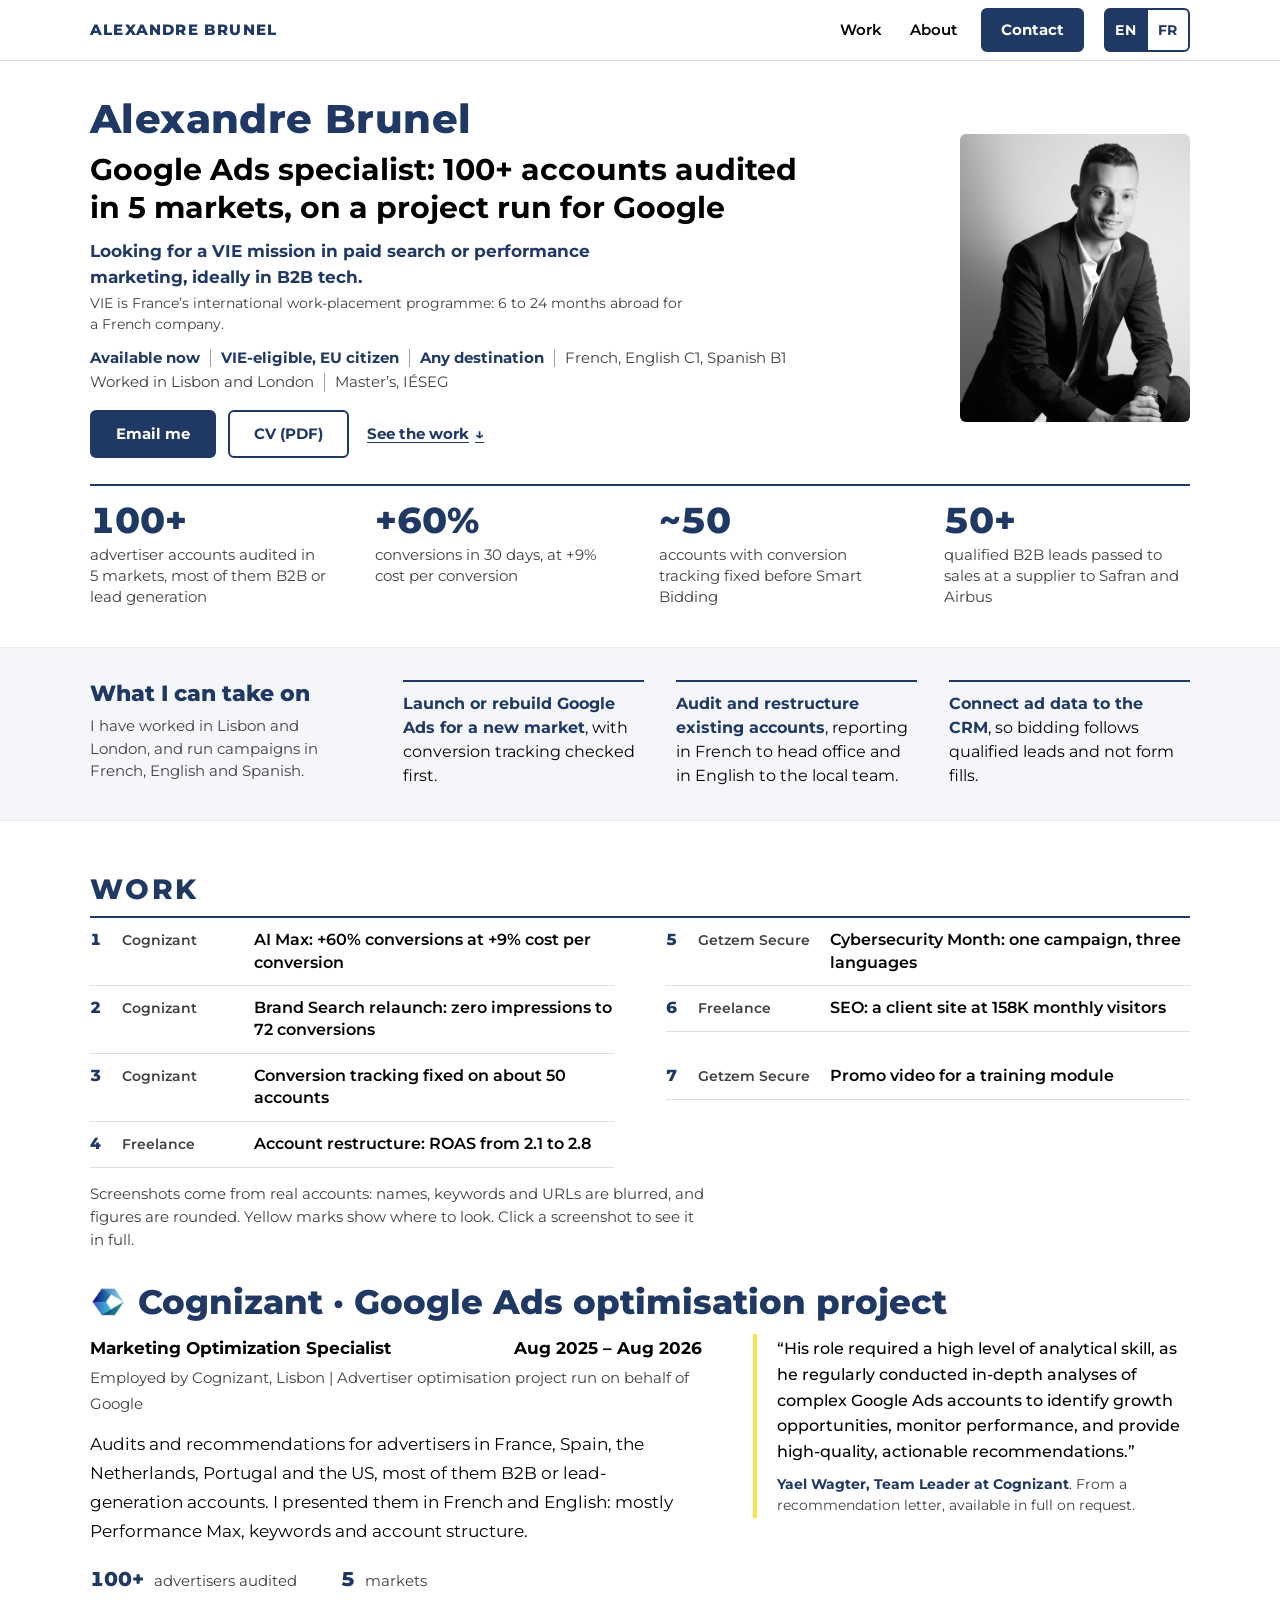
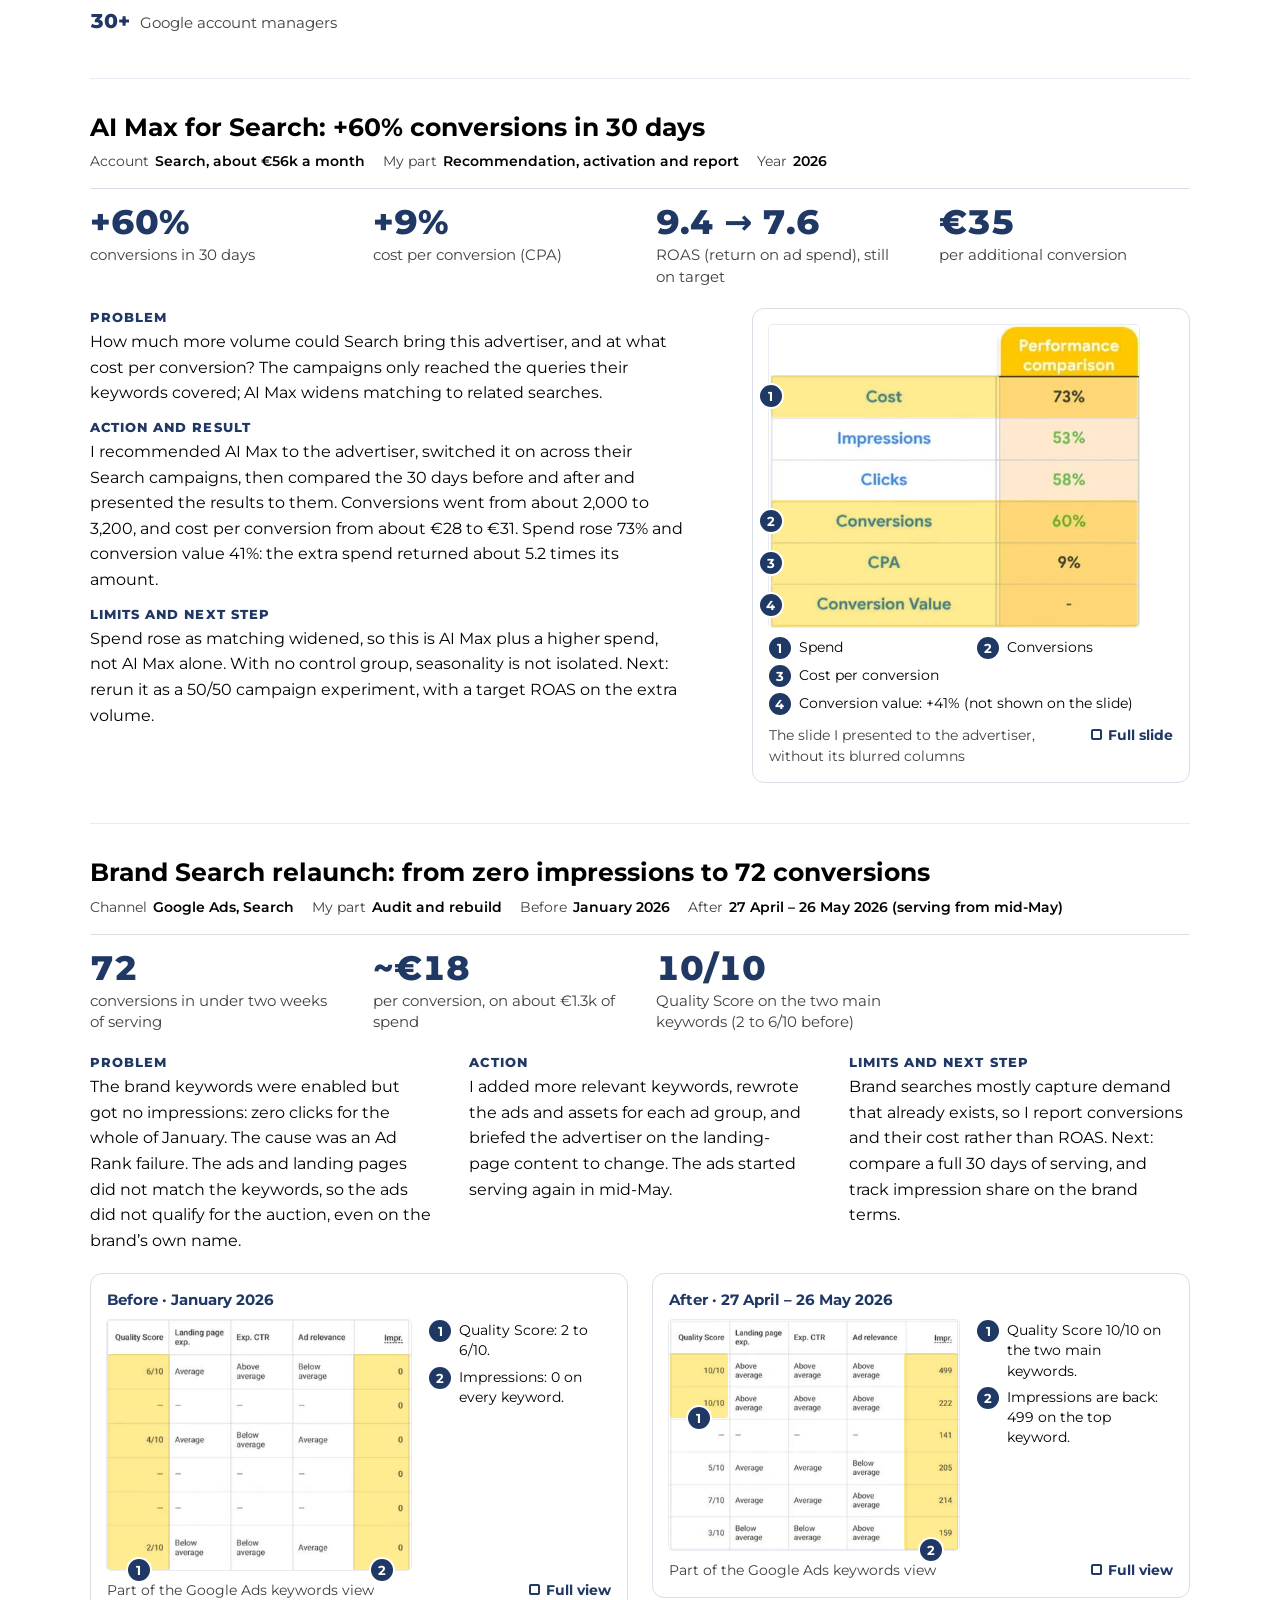
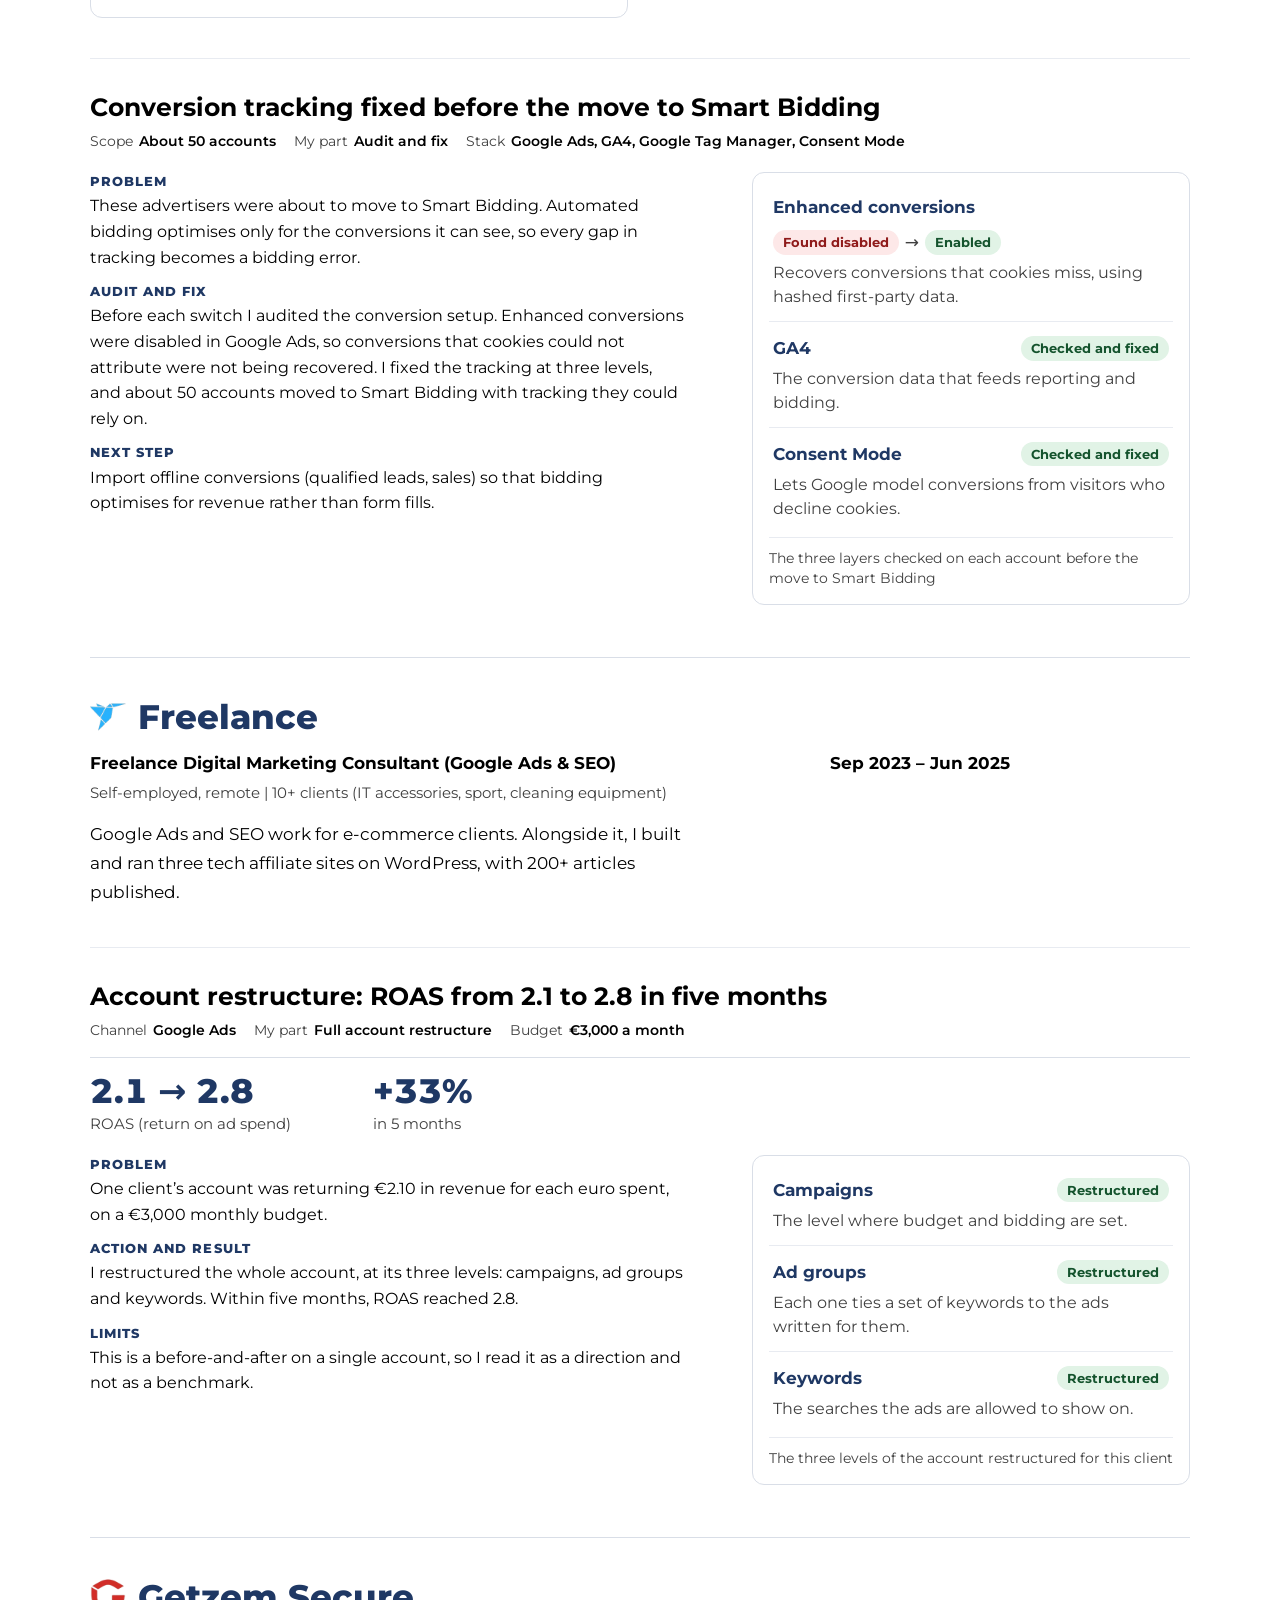
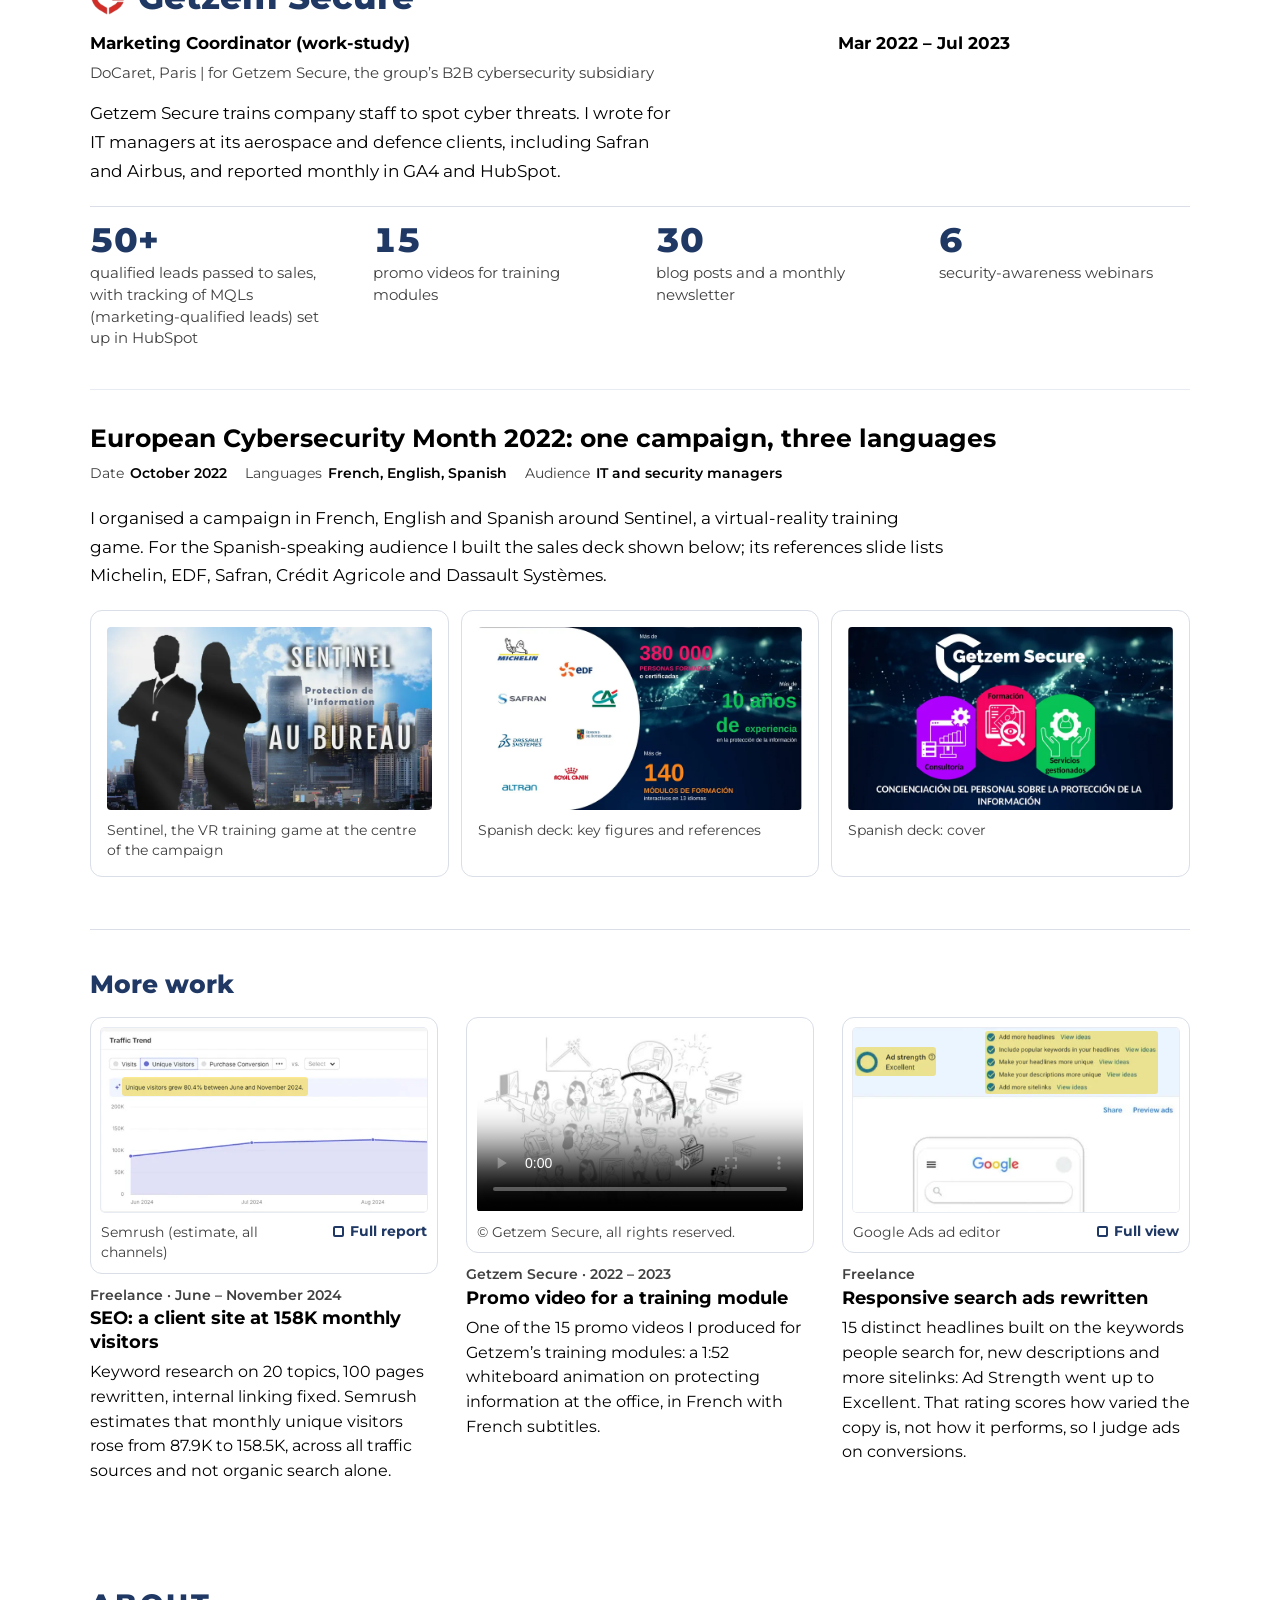
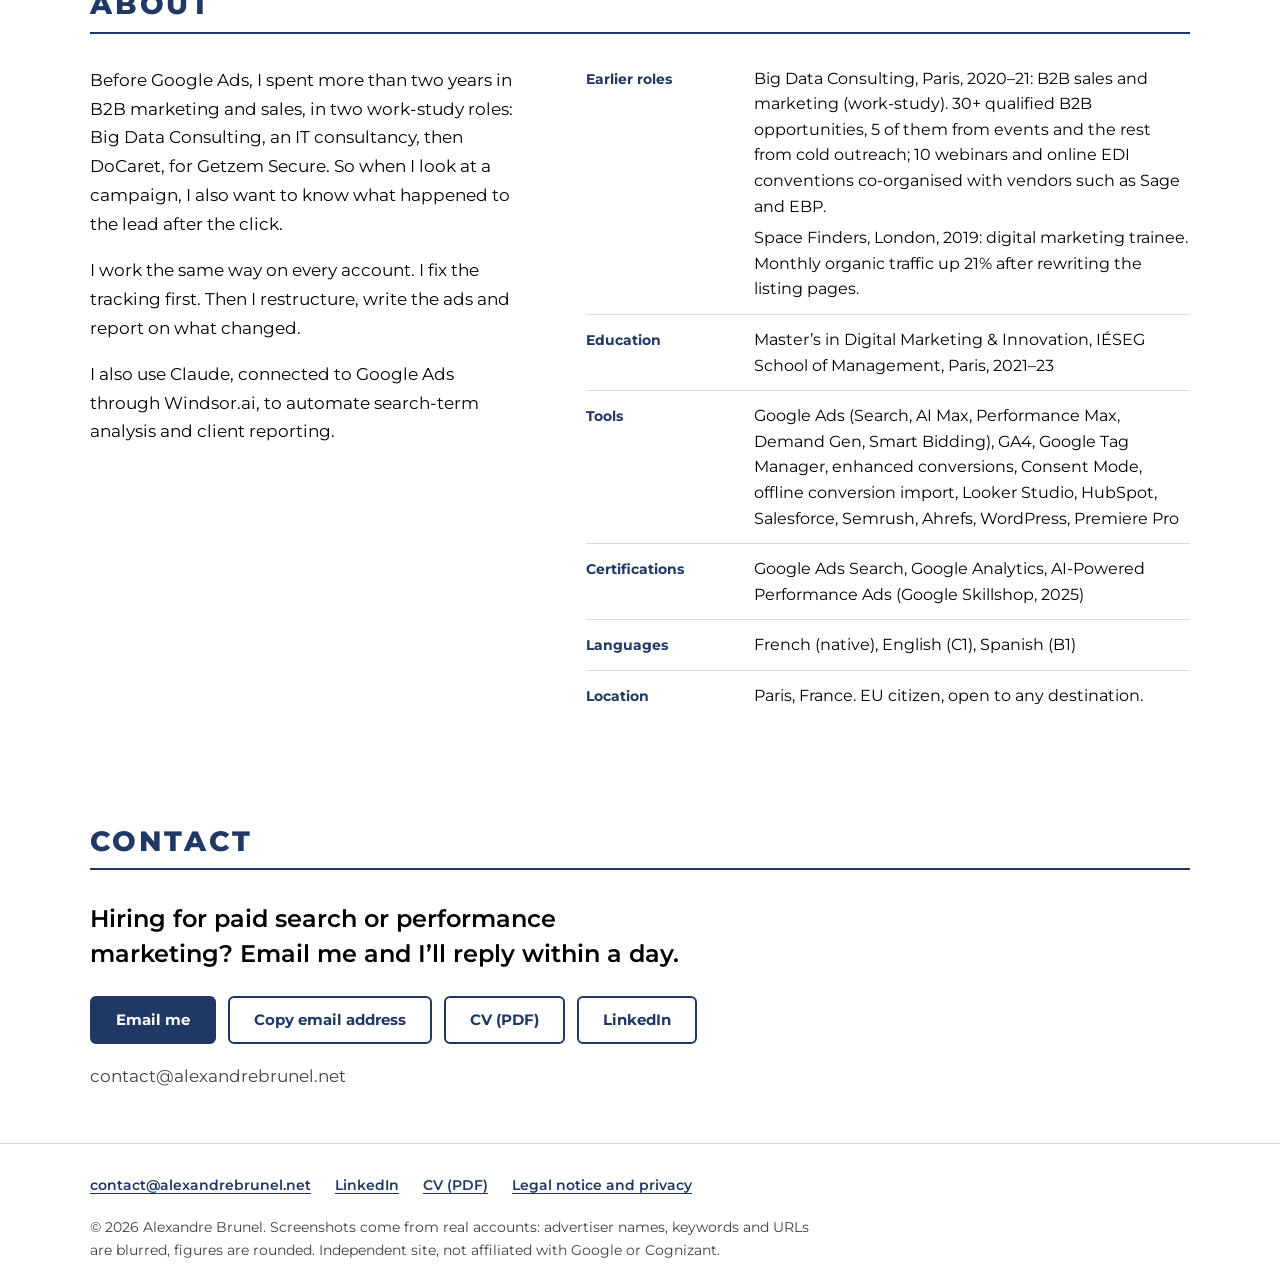
==== commit 95ac6cc1: "State that most audited accounts were B2B or lead generation; restore the title - Title: "Google Ads" ====
--- a/index.html
+++ b/index.html
@@ -5,8 +5,8 @@
 <head>
   <meta charset="utf-8">
   <meta name="viewport" content="width=device-width, initial-scale=1">
-  <title data-fr="Alexandre Brunel | Marketing de performance, spécialiste Google Ads">Alexandre Brunel | Performance Marketer, Google Ads Specialist</title>
-  <meta name="description" content="Google Ads specialist with a B2B marketing background: 100+ advertiser accounts audited in 5 markets on a project run for Google. Looking for a VIE mission." data-fr-content="Spécialiste Google Ads au parcours marketing B2B : plus de 100 comptes d’annonceurs audités sur 5 marchés, sur un projet mené pour Google. Recherche un VIE.">
+  <title data-fr="Alexandre Brunel | Google Ads et génération de leads B2B">Alexandre Brunel | Google Ads &amp; B2B Lead Generation</title>
+  <meta name="description" content="Google Ads specialist: 100+ advertiser accounts audited in 5 markets on a project run for Google, most of them B2B or lead generation. Looking for a VIE mission." data-fr-content="Spécialiste Google Ads : plus de 100 comptes audités sur 5 marchés, sur un projet mené pour Google, la plupart en B2B ou en génération de leads. Recherche un VIE.">
   <meta name="color-scheme" content="light">
   <meta name="theme-color" content="#ffffff">
   <link rel="canonical" href="https://alexandrebrunel.net/" data-fr-href="https://alexandrebrunel.net/fr/">
@@ -63,8 +63,8 @@
     "url": "https://alexandrebrunel.net/",
     "image": "https://alexandrebrunel.net/images/portrait.jpg",
     "jobTitle": "Performance Marketer",
-    "description": "Google Ads specialist with a B2B marketing background, based in Paris. 5 years in digital marketing, nearly 3 of them in Google Ads.",
-    "knowsAbout": ["Google Ads", "Paid search", "Performance marketing", "Conversion tracking", "Google Analytics 4", "Google Tag Manager", "Consent Mode", "Smart Bidding", "B2B marketing", "SEO"],
+    "description": "Performance marketer based in Paris: Google Ads and B2B lead generation. 5 years in digital marketing, nearly 3 of them in Google Ads.",
+    "knowsAbout": ["Google Ads", "Paid search", "Performance marketing", "Conversion tracking", "Google Analytics 4", "Google Tag Manager", "Consent Mode", "Smart Bidding", "B2B lead generation", "SEO"],
     "address": { "@type": "PostalAddress", "addressLocality": "Paris", "addressCountry": "FR" },
     "knowsLanguage": ["fr", "en", "es"],
     "alumniOf": { "@type": "CollegeOrUniversity", "name": "IÉSEG School of Management" },
@@ -112,7 +112,7 @@
         </div>
         <p class="hero__note" role="status" aria-live="polite" data-mail-status></p>
         <ul class="proof" aria-label="Results in brief" data-fr-aria-label="Résultats en bref">
-          <li><a href="#cognizant"><strong data-fr="100+">100+</strong><span data-fr="comptes d’annonceurs audités sur 5&nbsp;marchés">advertiser accounts audited in 5&nbsp;markets</span></a></li>
+          <li><a href="#cognizant"><strong data-fr="100+">100+</strong><span data-fr="comptes d’annonceurs audités sur 5&nbsp;marchés, la plupart en B2B ou en génération de leads">advertiser accounts audited in 5&nbsp;markets, most of them B2B or lead generation</span></a></li>
           <li><a href="#aimax"><strong data-fr="+60&nbsp;%">+60%</strong><span data-fr="de conversions en 30 jours, pour +9&nbsp;% de coût par conversion">conversions in 30 days, at +9% cost per conversion</span></a></li>
           <li><a href="#tracking"><strong data-fr="~50">~50</strong><span data-fr="comptes au tracking corrigé avant leur passage au Smart Bidding">accounts with conversion tracking fixed before Smart Bidding</span></a></li>
           <li><a href="#getzem"><strong data-fr="50+">50+</strong><span data-fr="leads B2B qualifiés transmis aux commerciaux d’un fournisseur de Safran et d’Airbus">qualified B2B leads passed to sales at a supplier to Safran and Airbus</span></a></li>
@@ -162,7 +162,7 @@
                   <p class="role__dates" data-fr="août 2025 – août 2026">Aug 2025 – Aug 2026</p>
                   <p class="role__org" data-fr="Salarié de Cognizant, Lisbonne | Projet d’optimisation des annonceurs mené pour le compte de Google">Employed by Cognizant, Lisbon | Advertiser optimisation project run on behalf of Google</p>
                 </div>
-                <p class="chapter__intro" data-fr="Audits et recommandations pour des annonceurs en France, en Espagne, aux Pays-Bas, au Portugal et aux États-Unis, présentés en français et en anglais&nbsp;: surtout Performance Max, mots-clés et structure des comptes.">Audits and recommendations for advertisers in France, Spain, the Netherlands, Portugal and the US, presented in French and English: mostly Performance Max, keywords and account structure.</p>
+                <p class="chapter__intro" data-fr="Audits et recommandations pour des annonceurs en France, en Espagne, aux Pays-Bas, au Portugal et aux États-Unis, la plupart en B2B ou en génération de leads. Je les présentais en français et en anglais&nbsp;: surtout Performance Max, mots-clés et structure des comptes.">Audits and recommendations for advertisers in France, Spain, the Netherlands, Portugal and the US, most of them B2B or lead-generation accounts. I presented them in French and English: mostly Performance Max, keywords and account structure.</p>
                 <ul class="tally" aria-label="Scope of the project" data-fr-aria-label="Périmètre du projet">
                   <li><strong>100+</strong> <span data-fr="annonceurs audités">advertisers audited</span></li>
                   <li><strong>5</strong> <span data-fr="marchés">markets</span></li>
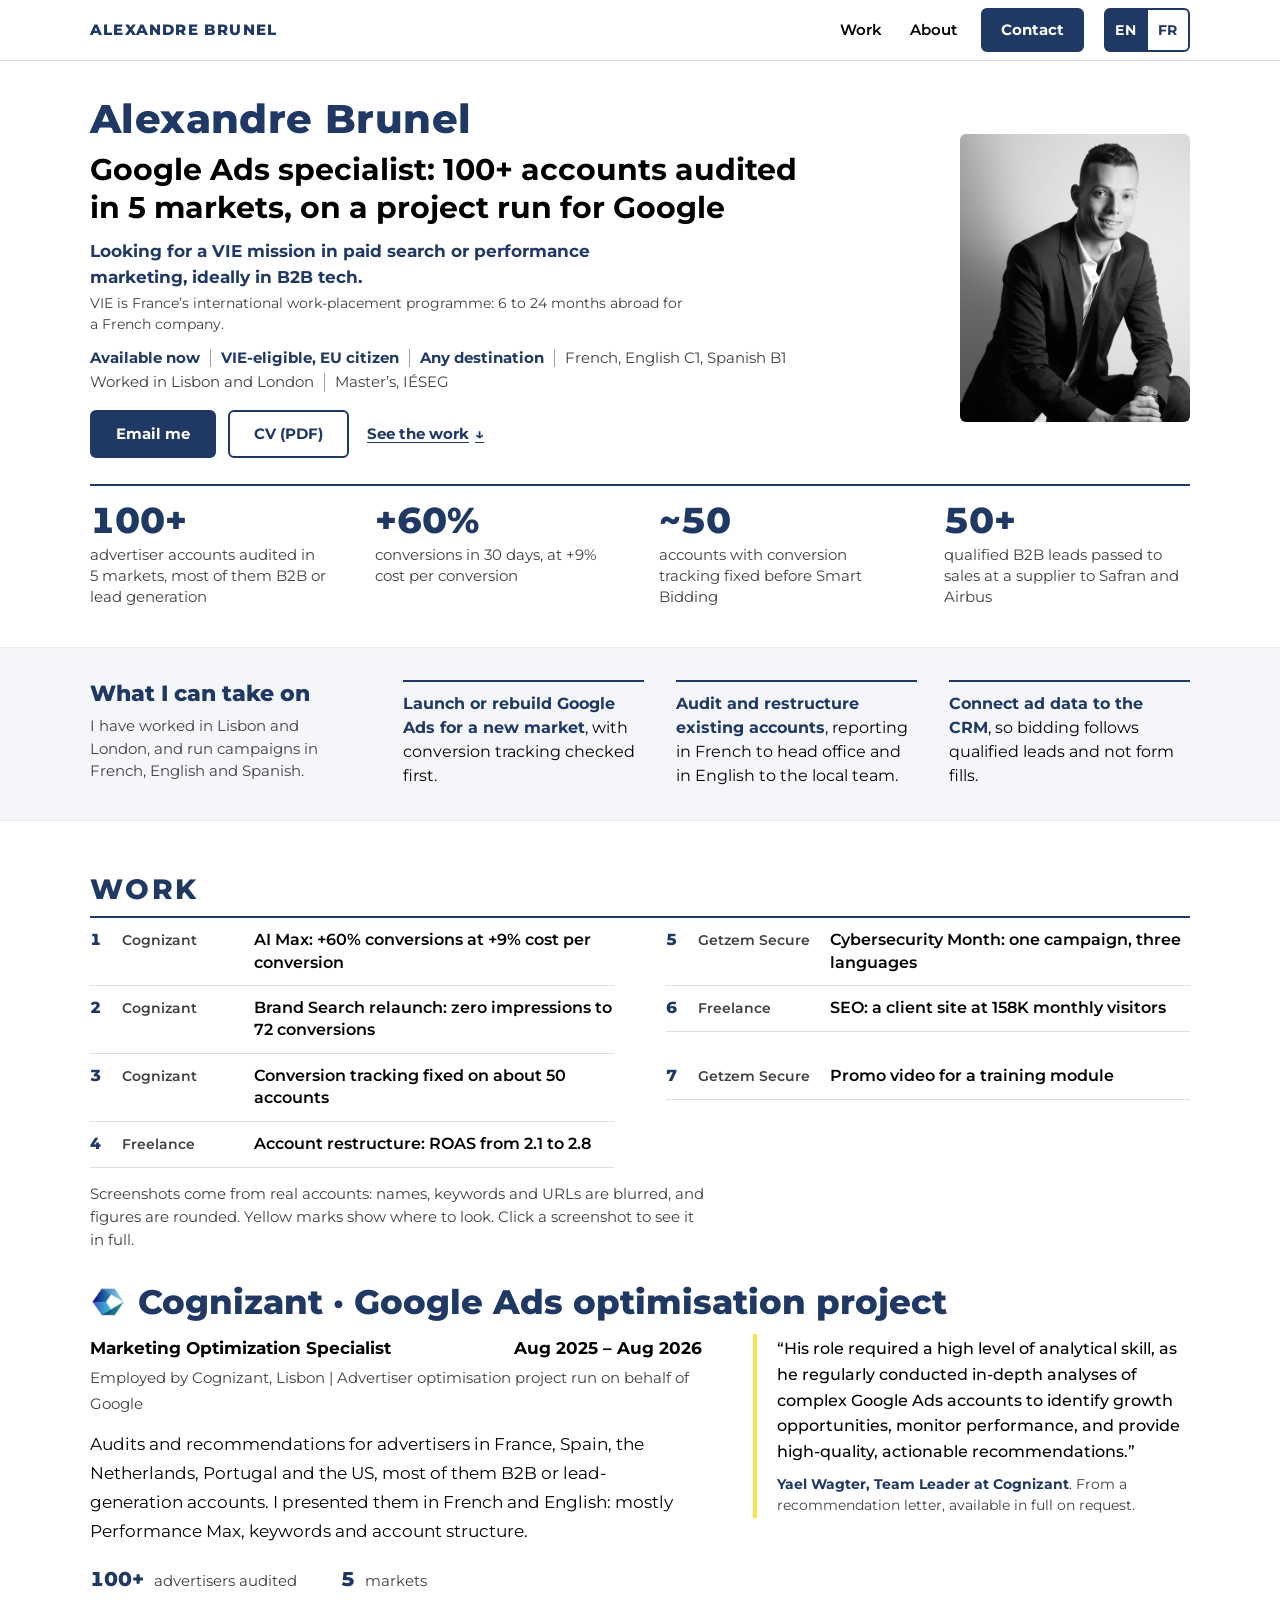
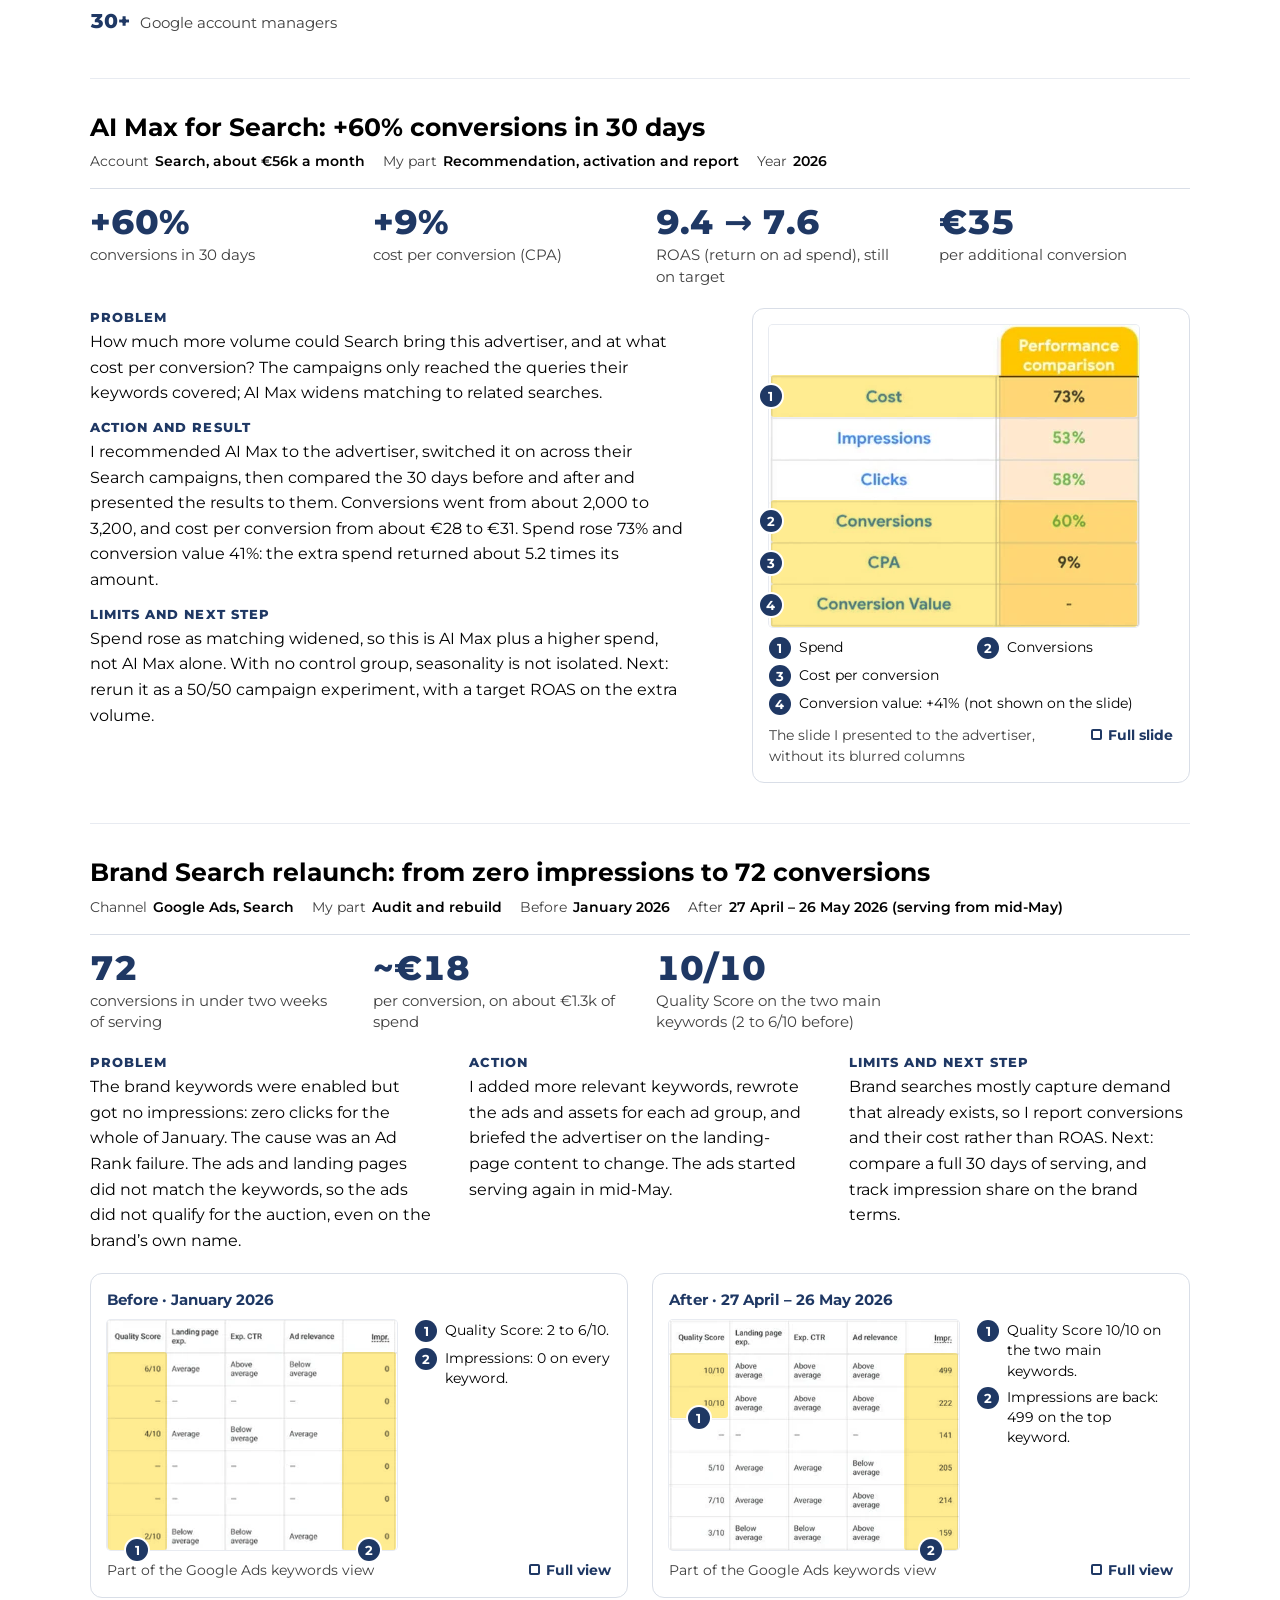
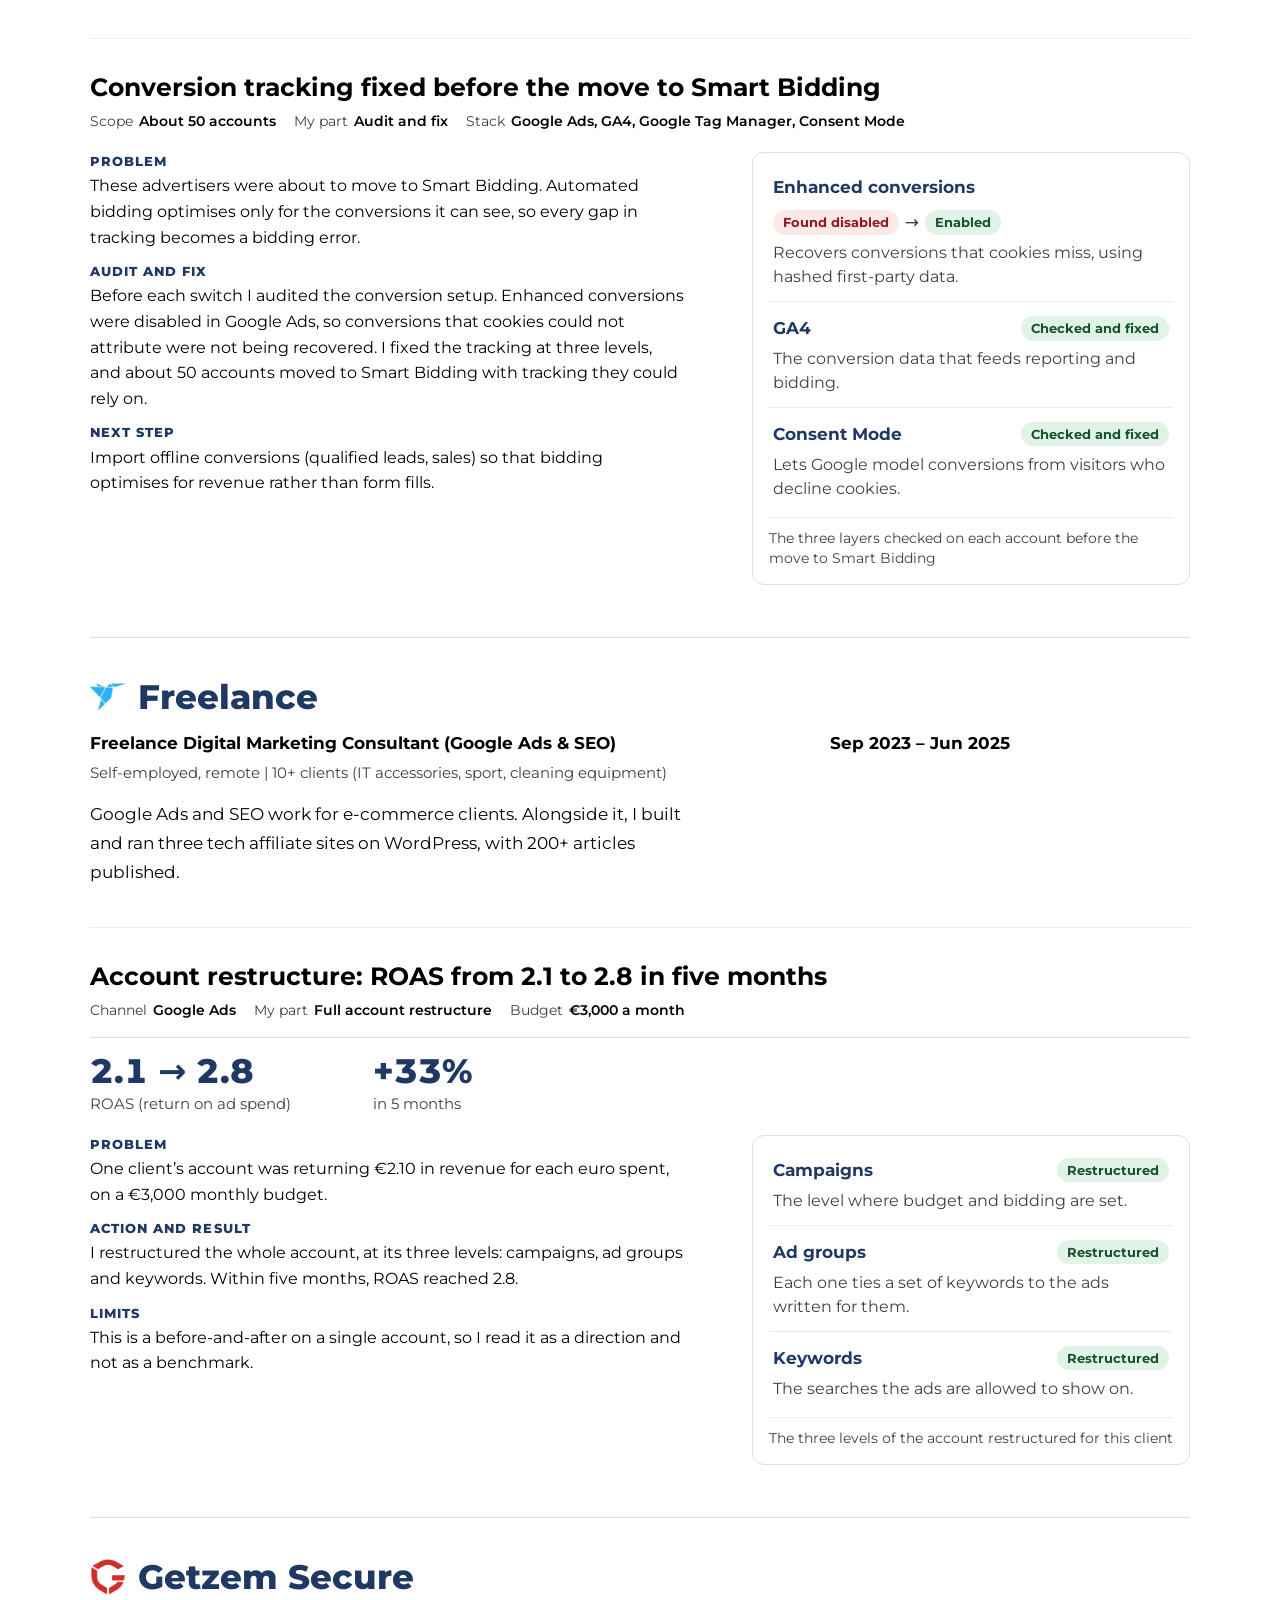
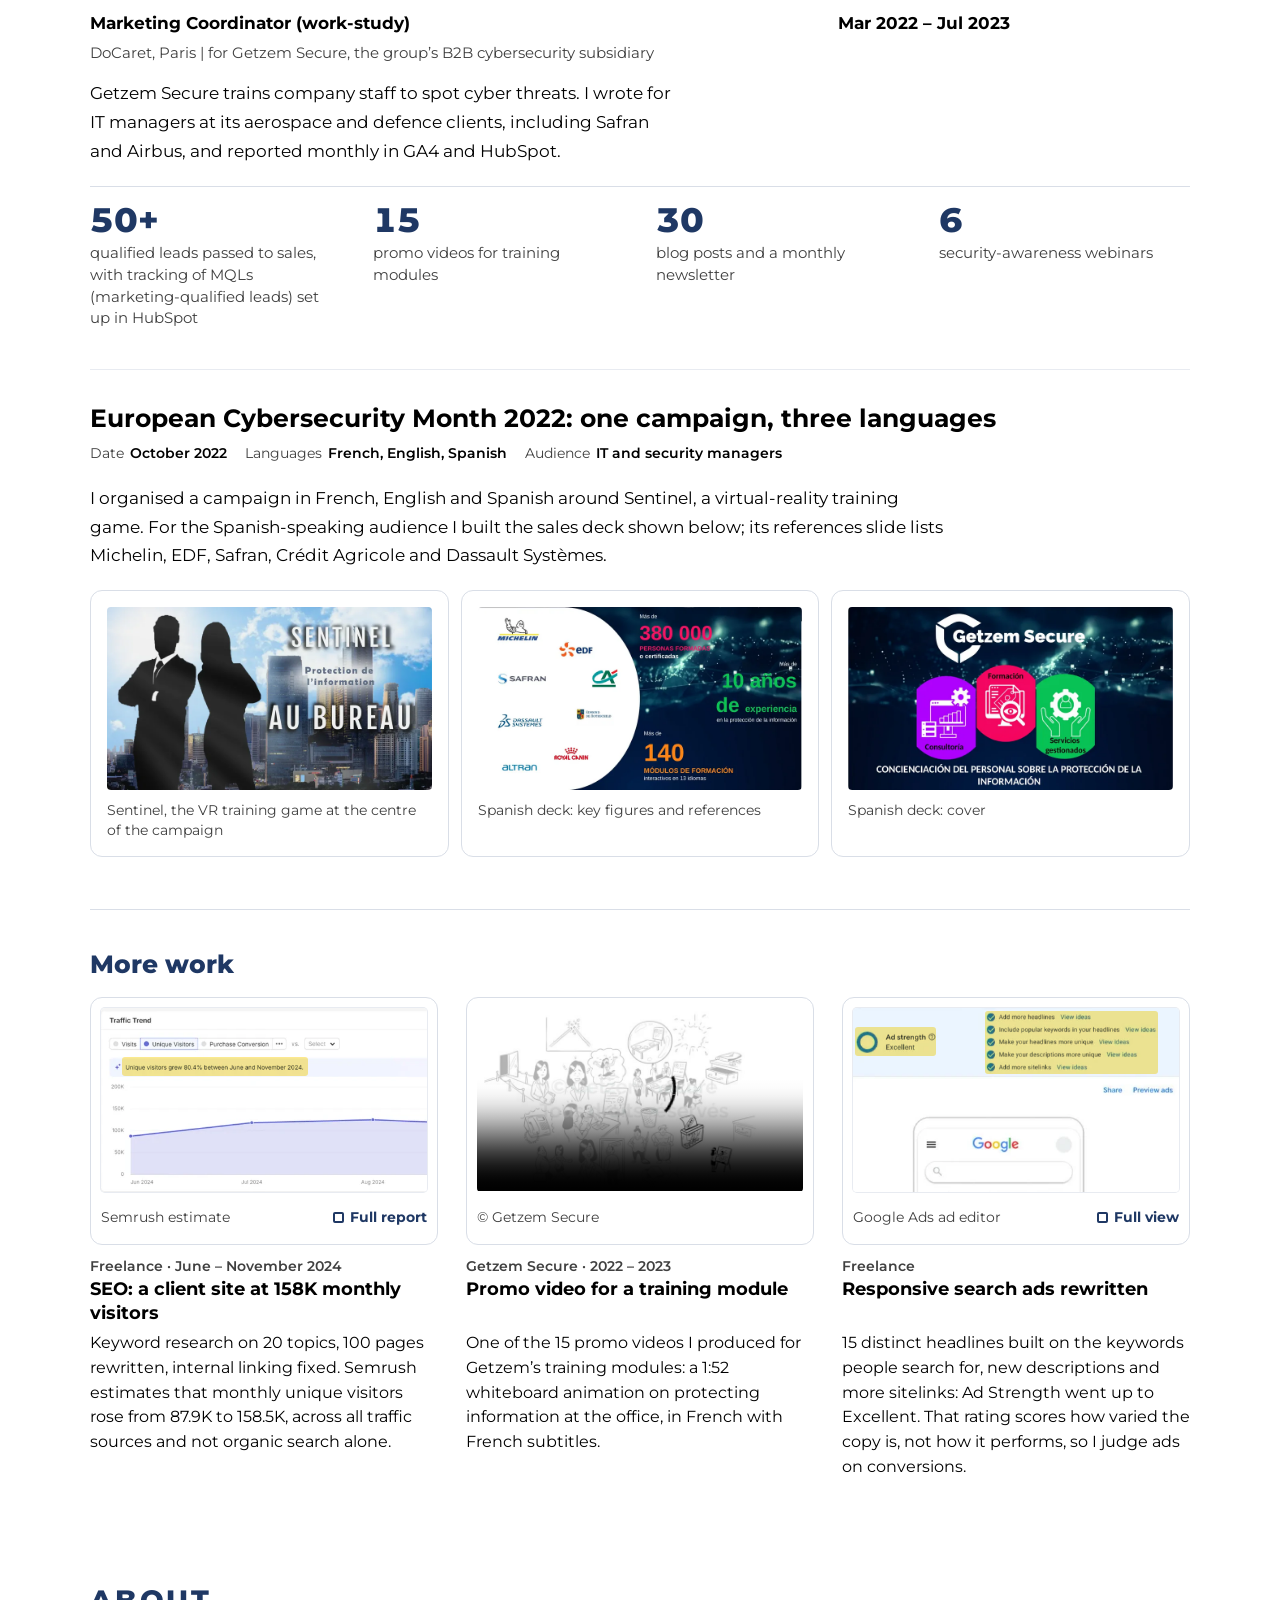
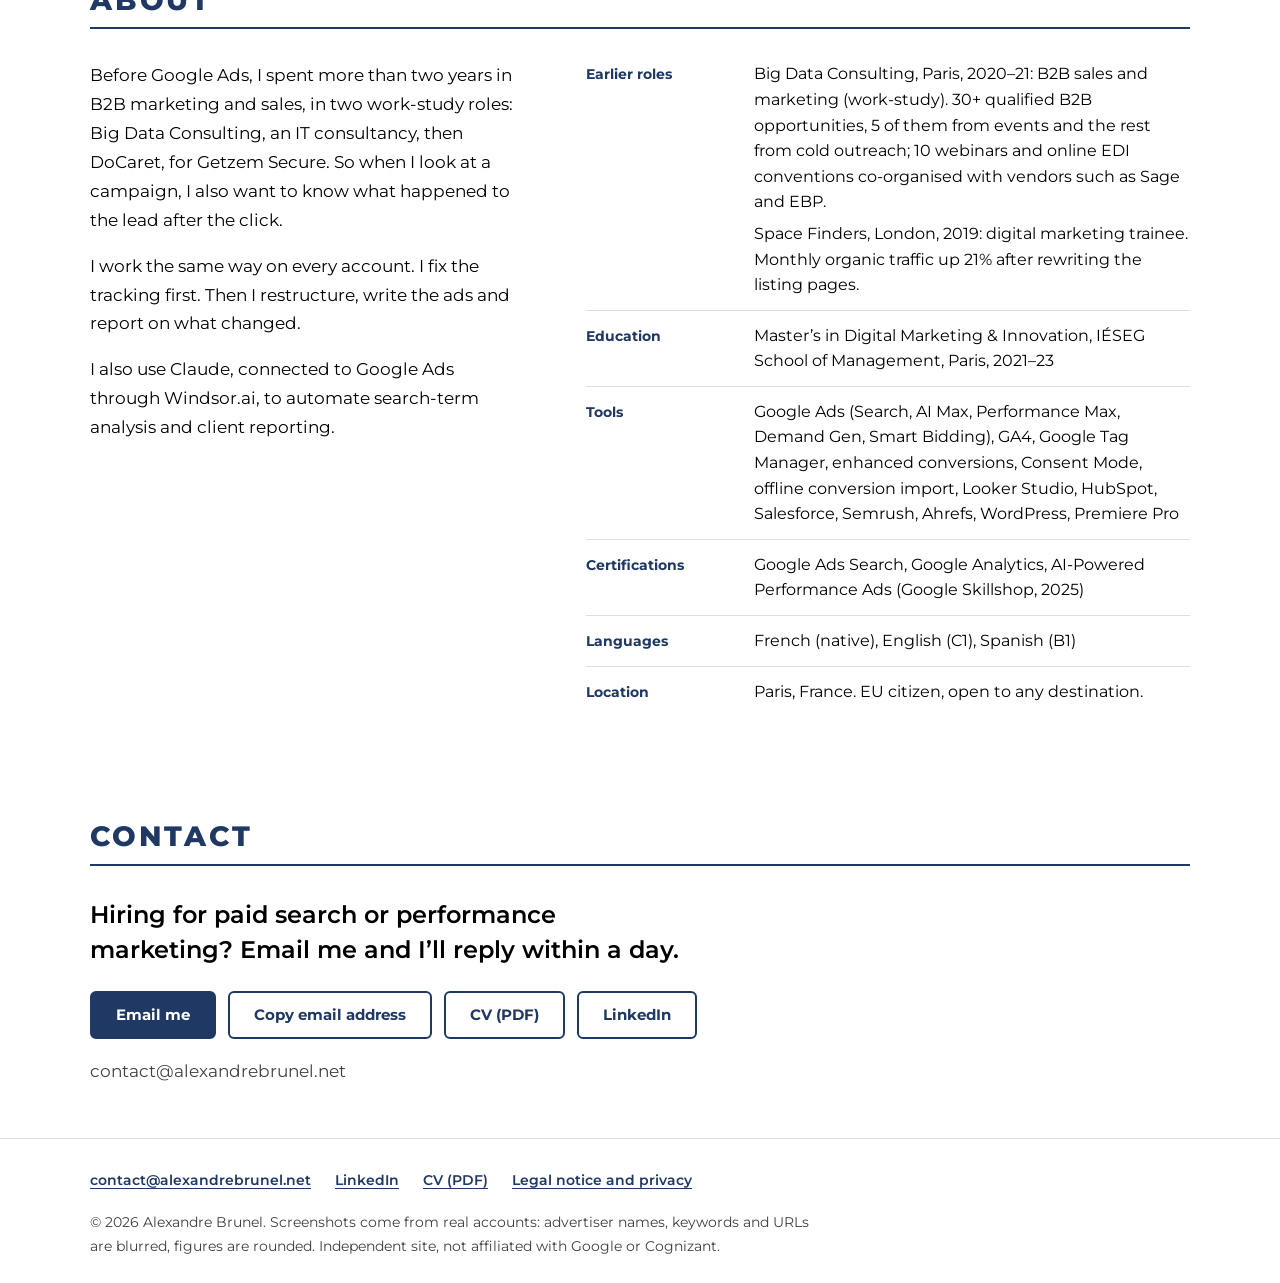
==== commit 62cbbd41: "Align evidence boxes, broaden the French target wording, tidy the code - Brand Search relaunch: both" ====
--- a/index.html
+++ b/index.html
@@ -1,6 +1,4 @@
 <!doctype html>
-<!-- The French page (fr/index.html) is generated from this file: every data-fr attribute holds the French text.
-     After editing this file, run: powershell -ExecutionPolicy Bypass -File tools/build-fr.ps1 -->
 <html lang="en-GB" data-fr-lang="fr" data-other="fr/" data-fr-data-other="./">
 <head>
   <meta charset="utf-8">
@@ -19,12 +17,12 @@
   <meta property="og:locale" content="en_GB" data-fr-content="fr_FR">
   <meta property="og:locale:alternate" content="fr_FR" data-fr-content="en_GB">
   <meta property="og:title" content="Alexandre Brunel | Google Ads specialist looking for a VIE mission" data-fr-content="Alexandre Brunel | Spécialiste Google Ads à la recherche d’un VIE">
-  <meta property="og:description" content="100+ advertiser accounts audited in 5 markets on a project run for Google. +60% conversions in 30 days at +9% cost per conversion. Looking for a VIE mission in paid search." data-fr-content="Plus de 100 comptes d’annonceurs audités sur 5 marchés, sur un projet mené pour Google. +60 % de conversions en 30 jours pour +9 % de coût par conversion. Recherche un VIE en paid search.">
+  <meta property="og:description" content="100+ advertiser accounts audited in 5 markets on a project run for Google. +60% conversions in 30 days at +9% cost per conversion. Looking for a VIE mission in paid search." data-fr-content="Plus de 100 comptes d’annonceurs audités sur 5 marchés, sur un projet mené pour Google. +60 % de conversions en 30 jours pour +9 % de coût par conversion. Recherche un VIE en marketing digital.">
   <meta property="og:url" content="https://alexandrebrunel.net/" data-fr-content="https://alexandrebrunel.net/fr/">
   <meta property="og:image" content="https://alexandrebrunel.net/images/og-image.jpg" data-fr-content="https://alexandrebrunel.net/images/og-image-fr.jpg">
   <meta property="og:image:width" content="1200">
   <meta property="og:image:height" content="630">
-  <meta property="og:image:alt" content="Alexandre Brunel, Google Ads specialist: 100+ accounts audited in 5 markets. Looking for a VIE mission in paid search." data-fr-content="Alexandre Brunel, spécialiste Google Ads : plus de 100 comptes audités sur 5 marchés. À la recherche d’un VIE en paid search.">
+  <meta property="og:image:alt" content="Alexandre Brunel, Google Ads specialist: 100+ accounts audited in 5 markets. Looking for a VIE mission in paid search." data-fr-content="Alexandre Brunel, spécialiste Google Ads : plus de 100 comptes audités sur 5 marchés. À la recherche d’un VIE en marketing digital.">
   <meta name="twitter:card" content="summary_large_image">
 
   <link rel="icon" href="favicon.ico" sizes="48x48">
@@ -96,7 +94,7 @@
         <img class="hero__portrait" src="images/portrait.jpg" width="533" height="666" alt="Portrait of Alexandre Brunel" data-fr-alt="Portrait d’Alexandre Brunel" fetchpriority="high">
         <h1 class="hero__name" id="hero-title">Alexandre Brunel</h1>
         <p class="hero__headline" data-fr="Spécialiste Google Ads : plus de 100 comptes audités sur 5&nbsp;marchés, sur un projet mené pour Google">Google Ads specialist: 100+ accounts audited in 5&nbsp;markets, on a project run for Google</p>
-        <p class="hero__target"><strong data-fr="Je recherche un VIE en paid search ou en marketing de performance, idéalement dans la tech B2B.">Looking for a VIE mission in paid search or performance marketing, ideally in B2B tech.</strong> <span class="hero__gloss" data-fr="">VIE is France’s international work-placement programme: 6 to 24 months abroad for a French company.</span></p>
+        <p class="hero__target"><strong data-fr="Je recherche un VIE en marketing digital, idéalement dans la tech B2B.">Looking for a VIE mission in paid search or performance marketing, ideally in B2B tech.</strong> <span class="hero__gloss" data-fr="">VIE is France’s international work-placement programme: 6 to 24 months abroad for a French company.</span></p>
         <ul class="hero__facts" aria-label="Key facts" data-fr-aria-label="En bref">
           <li data-fr="Disponible immédiatement">Available now</li>
           <li data-fr="Éligible au VIE, citoyen européen">VIE-eligible, EU citizen</li>
@@ -258,15 +256,15 @@
               </details>
             </div>
             <div class="case__evidence pair">
-              <figure class="evidence evidence--side" data-scope style="--crop:305px">
+              <figure class="evidence evidence--side" data-scope style="--crop:290px">
                 <p class="evidence__label" data-fr="Avant · janvier 2026">Before · January 2026</p>
                 <div class="shot" style="--natural:1101px">
                   <button class="shot__btn" type="button" data-zoom data-caption="Keywords view, 1 January to 1 February 2026. Keywords are blurred." data-fr-caption="Vue des mots-clés, du 1er janvier au 1er février 2026. Les mots-clés sont floutés.">
-                    <img src="images/before-crop.webp" width="305" height="250" data-full="images/before-launch.webp" data-full-width="1101" data-full-height="485" loading="lazy" decoding="async" alt="Google Ads keywords view for January 2026: Quality Scores between 2/10 and 6/10, and 0 impressions on every keyword." data-fr-alt="Vue des mots-clés Google Ads pour janvier 2026&nbsp;: niveaux de qualité entre 2/10 et 6/10, et aucune impression sur chaque mot-clé.">
+                    <img src="images/before-crop.webp" width="290" height="230" data-full="images/before-launch.webp" data-full-width="1101" data-full-height="485" loading="lazy" decoding="async" alt="Google Ads keywords view for January 2026: Quality Scores between 2/10 and 6/10, and 0 impressions on every keyword." data-fr-alt="Vue des mots-clés Google Ads pour janvier 2026&nbsp;: niveaux de qualité entre 2/10 et 6/10, et aucune impression sur chaque mot-clé.">
                     <span class="sr-only" data-fr="Afficher la vue entière">Open the full view</span>
                   </button>
-                  <span class="mark" data-mark="1" style="--x:0.3%;--y:13.6%;--w:20.3%;--h:86.4%;--bx:50%;--by:100%" aria-hidden="true"><span class="mark__n">1</span></span>
-                  <span class="mark" data-mark="2" style="--x:81%;--y:13.6%;--w:18.7%;--h:86.4%;--bx:50%;--by:100%" aria-hidden="true"><span class="mark__n">2</span></span>
+                  <span class="mark" data-mark="1" style="--x:0.3%;--y:14%;--w:20.3%;--h:86%;--bx:50%;--by:100%" aria-hidden="true"><span class="mark__n">1</span></span>
+                  <span class="mark" data-mark="2" style="--x:81%;--y:14%;--w:18.7%;--h:86%;--bx:50%;--by:100%" aria-hidden="true"><span class="mark__n">2</span></span>
                   <span class="mark mark--full" data-mark="1" style="--x:42.2%;--y:48.9%;--w:5.7%;--h:51.1%" aria-hidden="true"><span class="mark__n">1</span></span>
                   <span class="mark mark--full" data-mark="2" style="--x:66.94%;--y:42.47%;--w:2.54%;--h:56.91%;--bx:50%;--ty:-115%" aria-hidden="true"><span class="mark__n">2</span></span>
                   <span class="mark mark--full" data-mark="3" style="--x:4.54%;--y:27.01%;--w:92.64%;--h:3.71%;--bx:50%" aria-hidden="true"><span class="mark__n">3</span></span>
@@ -482,7 +480,7 @@
                   <li class="only-full" data-mark="1" data-fr="1&nbsp;million de visites sur les six mois, dont 72&nbsp;% sur mobile.">1M visits over the six months, 72% of them on mobile.</li>
                   <li class="only-full" data-mark="2" data-fr="Visiteurs uniques&nbsp;: +80,4&nbsp;% entre juin et novembre 2024.">Unique visitors up 80.4% between June and November 2024.</li>
                 </ol>
-                <figcaption class="evidence__bar"><span data-fr="Semrush (estimation, tous canaux)">Semrush (estimate, all channels)</span><button class="evidence__hint" type="button" tabindex="-1" aria-hidden="true" data-zoom-proxy data-fr="Rapport entier">Full report</button></figcaption>
+                <figcaption class="evidence__bar"><span data-fr="Estimation Semrush">Semrush estimate</span><button class="evidence__hint" type="button" tabindex="-1" aria-hidden="true" data-zoom-proxy data-fr="Agrandir">Full report</button></figcaption>
               </figure>
               <div class="card__text">
                 <p class="card__tag" data-fr="Freelance · juin – novembre 2024">Freelance · June – November 2024</p>
@@ -499,7 +497,7 @@
                     <p data-fr="Votre navigateur ne peut pas lire cette vidéo.">Your browser can’t play this video.</p>
                   </video>
                 </div>
-                <figcaption class="evidence__bar"><span data-fr="© Getzem Secure, tous droits réservés.">© Getzem Secure, all rights reserved.</span></figcaption>
+                <figcaption class="evidence__bar"><span>© Getzem Secure</span></figcaption>
               </figure>
               <div class="card__text">
                 <p class="card__tag" data-fr="Getzem Secure · 2022 – 2023">Getzem Secure · 2022 – 2023</p>
@@ -520,7 +518,7 @@
                   <span class="mark mark--full" style="--x:45.13%;--y:4.16%;--w:13.44%;--h:6.24%" aria-hidden="true"></span>
                   <span class="mark mark--full" style="--x:66.52%;--y:0.6%;--w:28.67%;--h:13.8%" aria-hidden="true"></span>
                 </div>
-                <figcaption class="evidence__bar"><span data-fr="Éditeur d’annonces Google Ads">Google Ads ad editor</span><button class="evidence__hint" type="button" tabindex="-1" aria-hidden="true" data-zoom-proxy data-fr="Vue entière">Full view</button></figcaption>
+                <figcaption class="evidence__bar"><span data-fr="Éditeur Google Ads">Google Ads ad editor</span><button class="evidence__hint" type="button" tabindex="-1" aria-hidden="true" data-zoom-proxy data-fr="Agrandir">Full view</button></figcaption>
               </figure>
               <div class="card__text">
                 <p class="card__tag">Freelance</p>
@@ -563,7 +561,7 @@
         <div class="section__head">
           <h2 class="section__title" id="contact-title">Contact</h2>
         </div>
-        <p class="contact__lead" data-fr="Vous recrutez en paid search ou en marketing de performance&nbsp;? Écrivez-moi, je réponds sous 24&nbsp;heures.">Hiring for paid search or performance marketing? Email me and I’ll reply within a day.</p>
+        <p class="contact__lead" data-fr="Vous recrutez en marketing digital&nbsp;? Écrivez-moi, je réponds sous 24&nbsp;heures.">Hiring for paid search or performance marketing? Email me and I’ll reply within a day.</p>
         <div class="contact__actions">
           <a class="btn btn--solid" href="mailto:contact@alexandrebrunel.net" data-fr="M’écrire">Email me</a>
           <button class="btn btn--outline" type="button" data-copy="contact@alexandrebrunel.net" data-fr="Copier l’adresse e-mail">Copy email address</button>
--- a/css/style.css
+++ b/css/style.css
@@ -33,7 +33,6 @@
   --gutter: clamp(16px, 4vw, 40px);
   --topbar-h: 60px;
   --radius: 6px;
-  /* Montserrat's zero is about a third wider than its average letter: 54ch holds roughly 72 characters. */
   --measure: 54ch;
 }
 
@@ -132,7 +131,6 @@
 .btn--outline:hover { background: var(--navy); color: #fff; }
 .btn--small { min-height: 44px; padding: 0 16px; font-size: 0.875rem; }
 
-/* ---------- Top bar ---------- */
 .topbar {
   position: sticky;
   top: 0;
@@ -180,7 +178,6 @@
 .topbar__nav a:hover { color: var(--navy); }
 .topbar__nav a[aria-current="true"] { color: var(--navy); border-bottom-color: var(--navy); }
 @media (min-width: 720px) {
-  /* The bar's main action: contact stays one click away on every screen of the page. */
   .topbar__nav .topbar__cta,
   .topbar__nav .topbar__cta[aria-current="true"] {
     min-height: 44px;
@@ -238,7 +235,6 @@
   .topbar__nav a:first-child { padding-left: 0; }
 }
 
-/* ---------- Hero ---------- */
 .hero { padding-block: clamp(20px, 3vw, 36px) clamp(24px, 3.5vw, 40px); }
 
 .hero__grid {
@@ -295,7 +291,6 @@
   font-size: 0.9375rem;
   line-height: 1.25;
 }
-/* Thin dividers between facts; the one that would start a line is clipped by the list's edge. */
 .hero__facts li { margin-left: -1px; padding: 0 0.7em; border-left: 1px solid #9aa3b2; white-space: nowrap; }
 .hero__facts li:nth-child(-n+3) { color: var(--navy); font-weight: 700; }
 .hero__actions {
@@ -333,7 +328,6 @@
   object-fit: cover;
 }
 
-/* Results strip: part of the hero so the numbers show on the first screen */
 .proof {
   grid-area: proof;
   display: grid;
@@ -357,7 +351,6 @@
 .proof a:hover span { color: var(--navy); text-decoration: underline; text-underline-offset: 0.2em; }
 
 @media (max-width: 719px) {
-  /* Phones: name, offer and the four numbers come first; buttons and screening facts follow. */
   .hero__grid {
     grid-template-columns: 56px minmax(0, 1fr);
     grid-template-areas:
@@ -383,7 +376,6 @@
   .hero__facts { margin-top: 10px; font-size: 0.875rem; }
 }
 
-/* ---------- What I can take on ---------- */
 .offer {
   padding-block: clamp(22px, 3vw, 32px);
   border-block: 1px solid var(--line-soft);
@@ -426,7 +418,6 @@
   .offer__list li { padding-top: 8px; border-top-width: 1px; font-size: 0.9375rem; }
 }
 
-/* ---------- Sections ---------- */
 .section { padding-block: clamp(32px, 4.5vw, 52px); }
 .section__head { margin-bottom: clamp(22px, 3vw, 32px); }
 .section__title {
@@ -447,7 +438,6 @@
   line-height: 1.55;
 }
 
-/* Index of the cases: the whole Work section at a glance */
 .index__list {
   display: grid;
   grid-template-columns: minmax(0, 1fr);
@@ -484,7 +474,6 @@
   .index__list { grid-template-columns: repeat(2, minmax(0, 1fr)); grid-template-rows: repeat(4, auto); grid-auto-flow: column; }
 }
 @media (max-width: 559px) {
-  /* One flowing line per case: number, client, result. */
   .index__list a { display: block; position: relative; padding: 11px 0 11px 1.7em; }
   .index__list a::before { position: absolute; left: 0; }
   .index__who::after { content: " · "; }
@@ -566,7 +555,6 @@
   white-space: nowrap;
 }
 
-/* Headline numbers for a case or a chapter */
 .stats {
   display: grid;
   grid-template-columns: repeat(4, minmax(0, 1fr));
@@ -590,7 +578,6 @@
   .stats { grid-template-columns: repeat(2, minmax(0, 1fr)); }
 }
 
-/* ---------- Case studies ---------- */
 .case {
   display: grid;
   grid-template-columns: minmax(0, 6fr) minmax(0, 7fr);
@@ -628,7 +615,6 @@
 .case__text p { max-width: var(--measure); }
 .case__text > p:last-child { margin-bottom: 0; }
 
-/* Problem, action, limits */
 .beats { display: grid; gap: 12px; margin: 0; }
 .beats dt {
   color: var(--navy);
@@ -652,7 +638,6 @@
   .case--wide .more .beats { grid-template-columns: repeat(2, minmax(0, 1fr)); gap: 0 clamp(24px, 3vw, 40px); }
 }
 
-/* On phones each case shows its numbers and its problem; the rest folds away. */
 .more > summary { display: none; }
 @media (max-width: 719px) {
   .more > summary {
@@ -698,7 +683,6 @@
   box-shadow: 0 0 0 1px var(--line-soft);
   background: #fff;
 }
-/* A crop is shown at its real size, never stretched: the interface text stays readable. */
 .evidence--crop .shot,
 .evidence--side .shot { width: min(100%, var(--crop)); }
 .evidence--crop { width: fit-content; max-width: 100%; }
@@ -715,7 +699,6 @@
 .shot > img { width: 100%; border-radius: inherit; }
 .shot--slide { box-shadow: none; }
 .shot--slide img { aspect-ratio: 16 / 9; object-fit: cover; }
-/* Marks and notes that belong to the whole image only appear in the full-size view. */
 .evidence .mark--full,
 .evidence .only-full { display: none; }
 
@@ -723,14 +706,19 @@
   display: grid;
   grid-template-columns: repeat(2, minmax(0, 1fr));
   gap: 16px clamp(16px, 2vw, 24px);
+  align-items: stretch;
+}
+.evidence--side {
+  display: grid;
+  grid-template-columns: minmax(0, 1fr);
+  grid-template-rows: auto auto 1fr auto;
   align-items: start;
 }
 @media (min-width: 1100px) {
   .evidence--side {
-    display: grid;
     grid-template-columns: auto minmax(0, 1fr);
-    gap: 0 18px;
-    align-items: start;
+    grid-template-rows: auto 1fr auto;
+    column-gap: 18px;
   }
   .evidence--side .evidence__label,
   .evidence--side .evidence__bar { grid-column: 1 / -1; }
@@ -738,7 +726,6 @@
 }
 @media (max-width: 719px) {
   .pair { grid-template-columns: minmax(0, 1fr); }
-  /* Phones lead with the "after" view; the "before" view (a table of zeros) opens with the rest of the case. */
   .case:has(.more:not([open])) .pair > :first-child { display: none; }
 }
 
@@ -827,7 +814,6 @@
   border-radius: 2px;
 }
 
-/* Numbered notes that point at the marks on a screenshot */
 .legend {
   display: grid;
   gap: 6px;
@@ -860,7 +846,6 @@
 .evidence .legend--cols { grid-template-columns: repeat(2, minmax(0, 1fr)); gap: 6px 12px; }
 .evidence .legend--cols .legend__wide { grid-column: 1 / -1; }
 
-/* Checklists used where there is no screenshot: tracking audit, account restructure */
 .audit__list { margin: 0; padding: 0; list-style: none; }
 .audit__list li { padding: 12px 4px; border-top: 1px solid var(--line-soft); }
 .audit__list li:first-child { padding-top: 4px; border-top: 0; }
@@ -889,16 +874,21 @@
 .video video { width: 100%; height: 100%; object-fit: cover; background: #fff; }
 .video p { padding: 24px; color: #fff; }
 
-/* Secondary cases: one row of compact cards */
 .cards {
   display: grid;
   grid-template-columns: repeat(3, minmax(0, 1fr));
   gap: 24px clamp(18px, 2.5vw, 28px);
-  align-items: start;
   margin-top: 18px;
 }
 .card { display: grid; gap: 12px; align-content: start; }
-.card .evidence { padding: 10px; }
+.card .evidence { display: flex; flex-direction: column; padding: 10px; }
+.card .evidence__bar { align-items: center; min-height: 32px; margin-top: auto; padding-top: 10px; box-sizing: content-box; }
+@media (min-width: 900px) {
+  .cards { grid-template-rows: repeat(4, auto); row-gap: 0; align-items: stretch; }
+  .card { grid-row: span 4; grid-template-rows: subgrid; gap: 0; }
+  .card__text { display: contents; }
+  .card .evidence { margin-bottom: 12px; }
+}
 .card .shot img { aspect-ratio: 16 / 9; object-fit: cover; object-position: left top; }
 .card__tag { margin: 0; color: var(--ink-2); font-size: 0.875rem; font-weight: 600; line-height: 1.4; }
 .card__title { margin: 2px 0 6px; font-size: 1.125rem; font-weight: 700; line-height: 1.3; }
@@ -911,7 +901,6 @@
   .card { grid-template-columns: minmax(0, 1fr); gap: 12px; }
 }
 
-/* ---------- About ---------- */
 .about {
   display: grid;
   grid-template-columns: minmax(0, 5fr) minmax(0, 7fr);
@@ -939,7 +928,6 @@
   .profile div { grid-template-columns: minmax(0, 1fr); gap: 2px; }
 }
 
-/* ---------- Contact ---------- */
 .contact__lead {
   max-width: 44ch;
   color: var(--ink);
@@ -961,7 +949,6 @@
   .contact__actions .btn { flex: 1 1 auto; }
 }
 
-/* ---------- Footer ---------- */
 .footer {
   padding-block: 20px 24px;
   border-top: 1px solid var(--line);
@@ -994,7 +981,6 @@
   cursor: pointer;
 }
 
-/* ---------- Full-size view ---------- */
 .lightbox {
   width: 100%;
   height: 100%;
@@ -1035,7 +1021,6 @@
   overscroll-behavior: contain;
   padding: 24px clamp(12px, 3vw, 28px);
 }
-/* Fitted to the screen at every size, and never wider than the source file. */
 .lightbox__stage .shot {
   width: min(100%, var(--natural, 1180px));
   box-shadow: 0 0 0 1px var(--line), 0 12px 40px rgba(31, 56, 100, 0.14);
@@ -1047,7 +1032,6 @@
   .lightbox__hint { display: block; }
 }
 
-/* ---------- Consent banner (only shown when analytics is configured) ---------- */
 .consent {
   position: fixed;
   left: 12px;
@@ -1068,7 +1052,6 @@
 .consent__actions { display: flex; gap: 10px; margin-top: 12px; }
 .consent__actions .btn { flex: 1 1 0; min-height: 44px; padding: 0 12px; }
 
-/* ---------- Plain text pages (legal notice, 404) ---------- */
 .prose { max-width: var(--measure); }
 .prose h2 { margin: 2em 0 0.5em; color: var(--navy); font-size: 1.1875rem; line-height: 1.3; }
 .prose ul { margin: 0 0 1em; padding-left: 1.2em; }
@@ -1087,7 +1070,6 @@
   .more > summary { display: none !important; }
 }
 
-/* ---------- Phones: tighter rhythm, details one tap away ---------- */
 .more--profile { margin-top: 0; }
 @media (max-width: 719px) {
   .chapter + .chapter { margin-top: 32px; padding-top: 24px; }
@@ -1095,3 +1077,7 @@
   .audit__list p { display: none; }
   .audit__list li { padding: 9px 4px; }
 }
+.card .evidence__bar > span { min-width: 0; overflow: hidden; text-overflow: ellipsis; white-space: nowrap; }
+@media (min-width: 1100px) {
+  .evidence--side .shot { width: var(--crop); }
+}
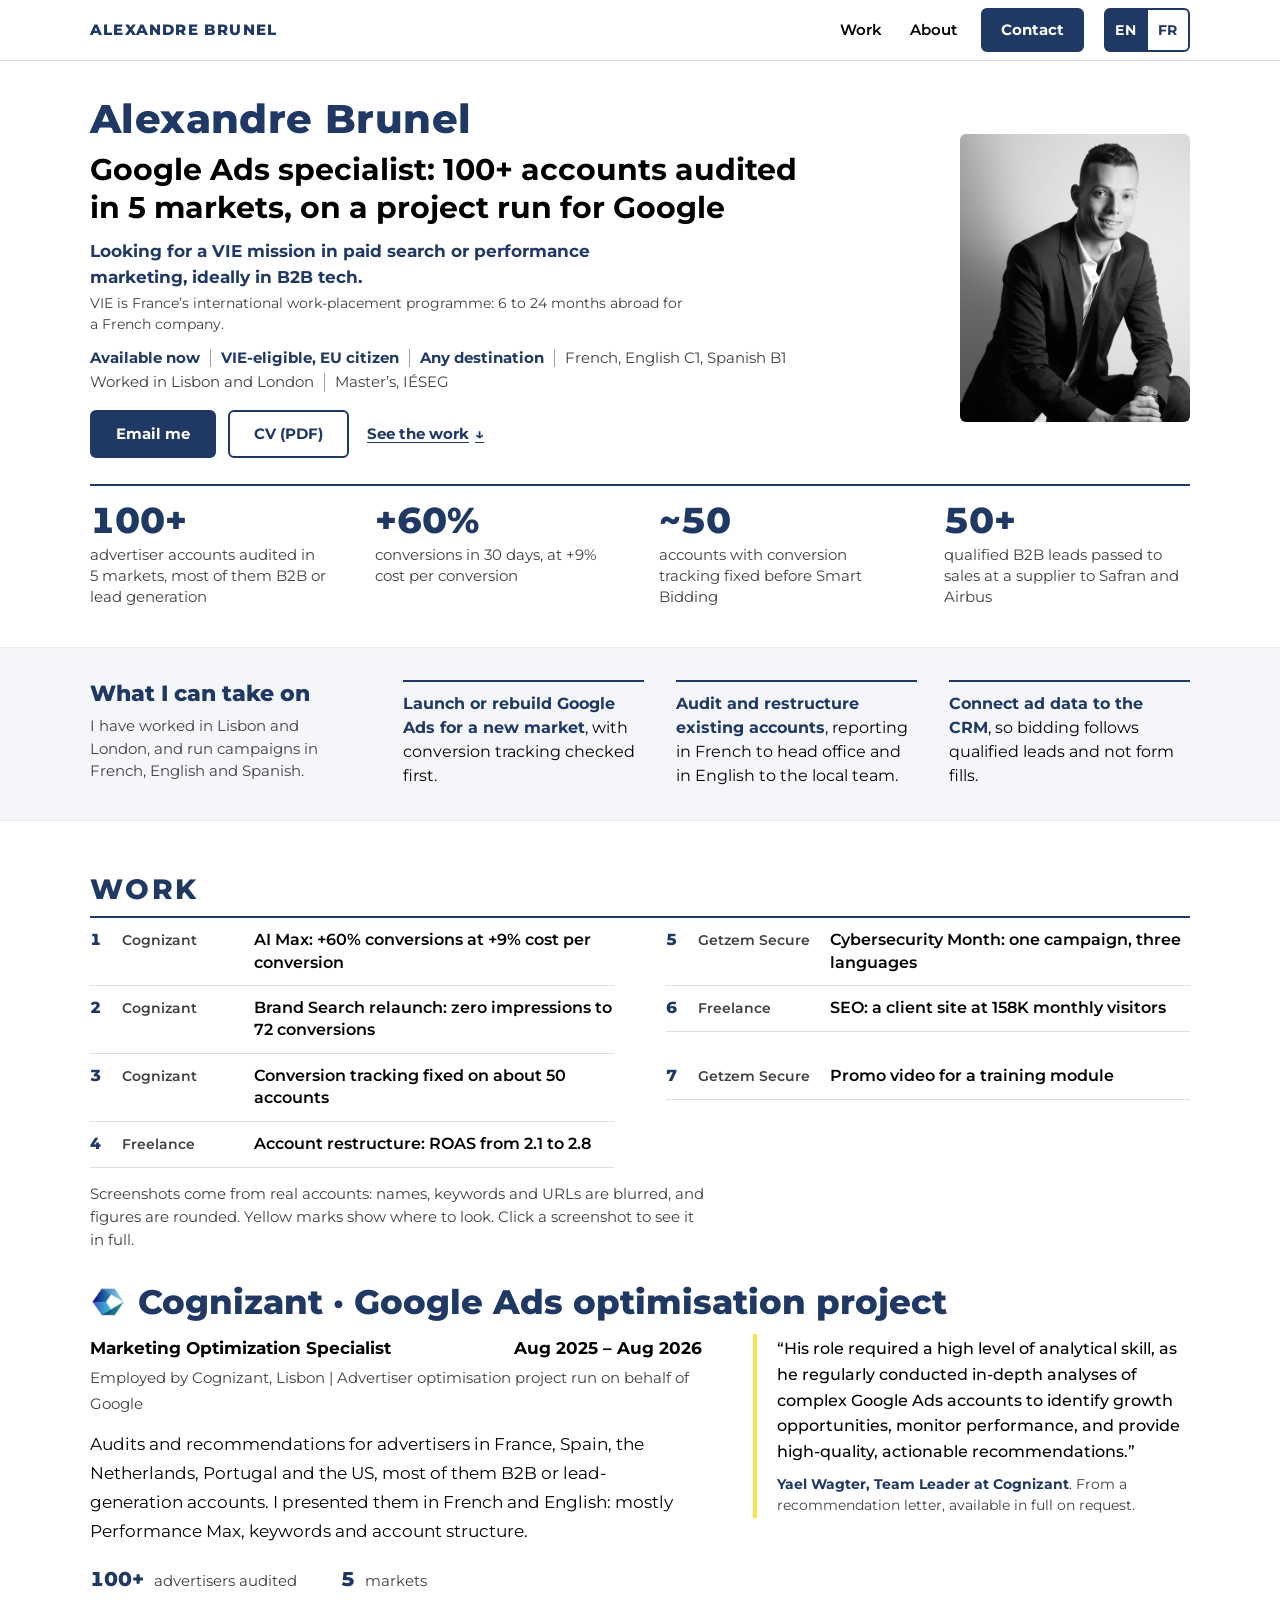
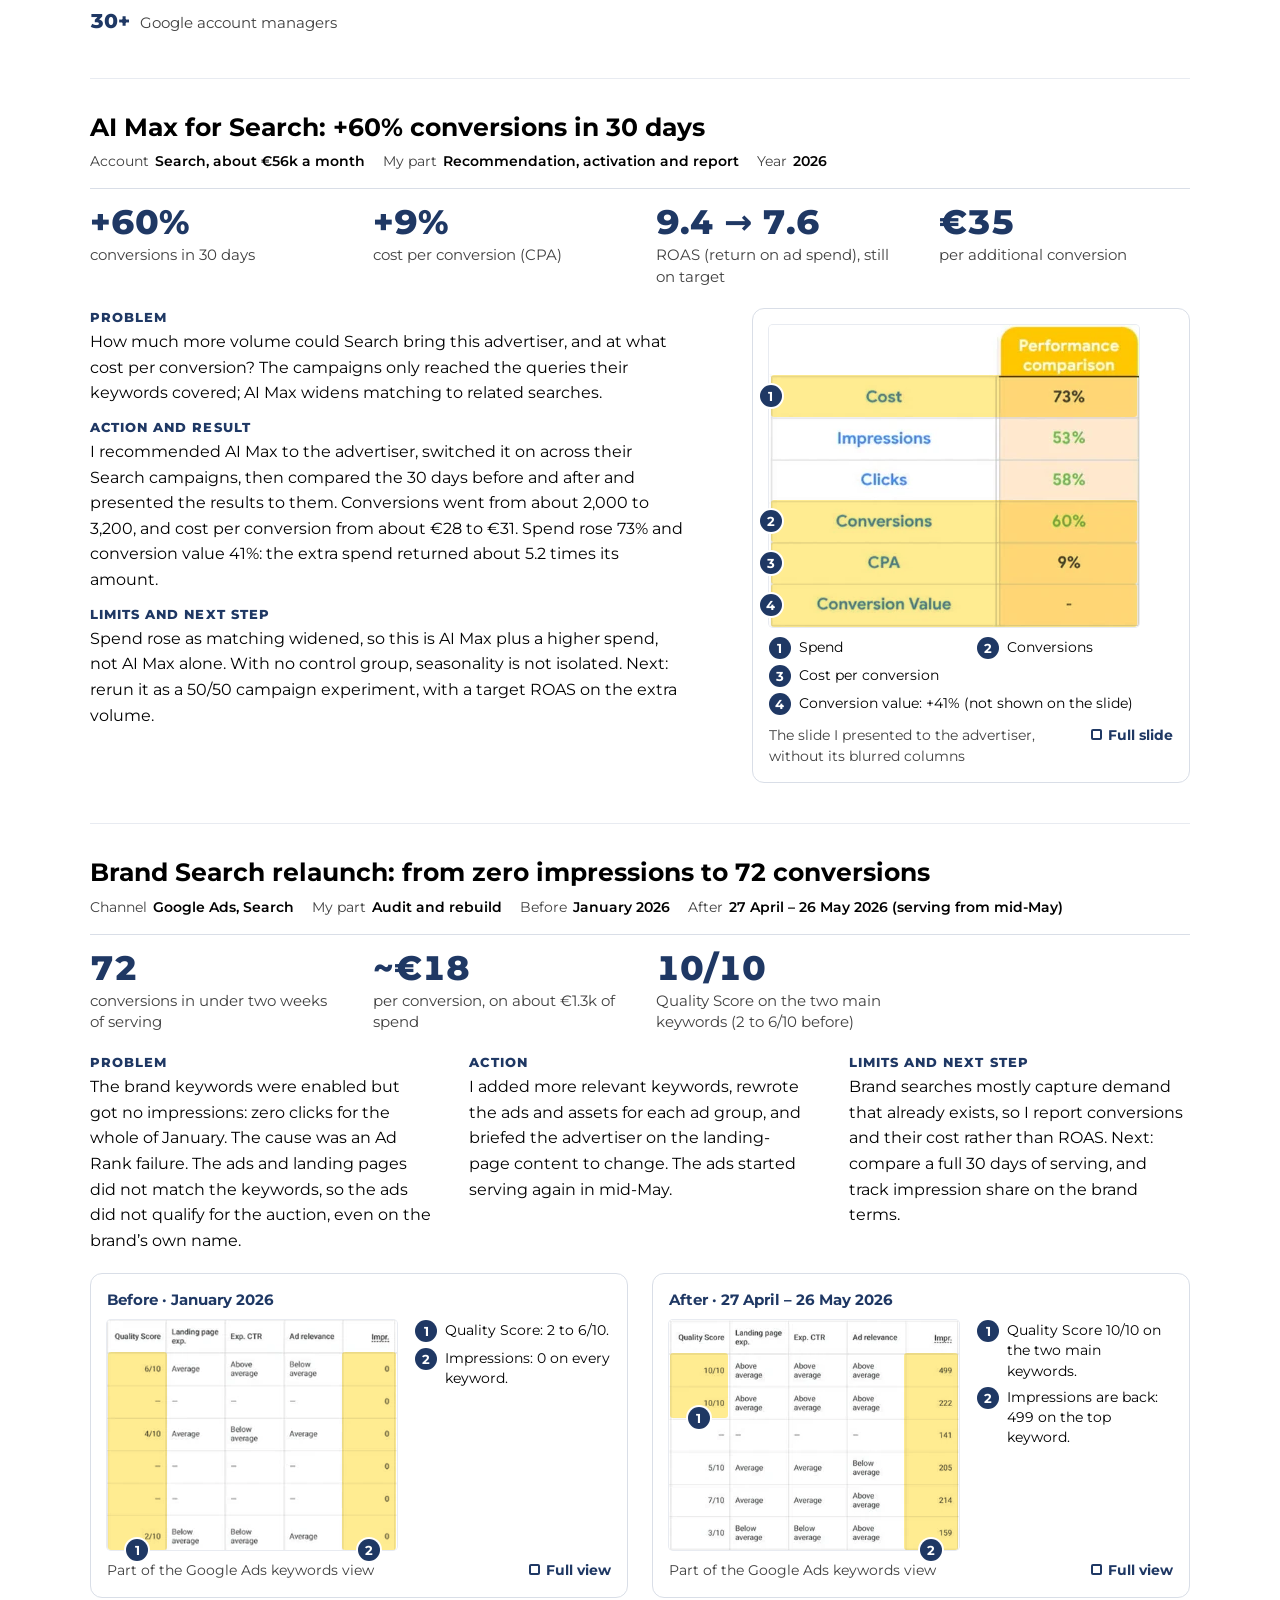
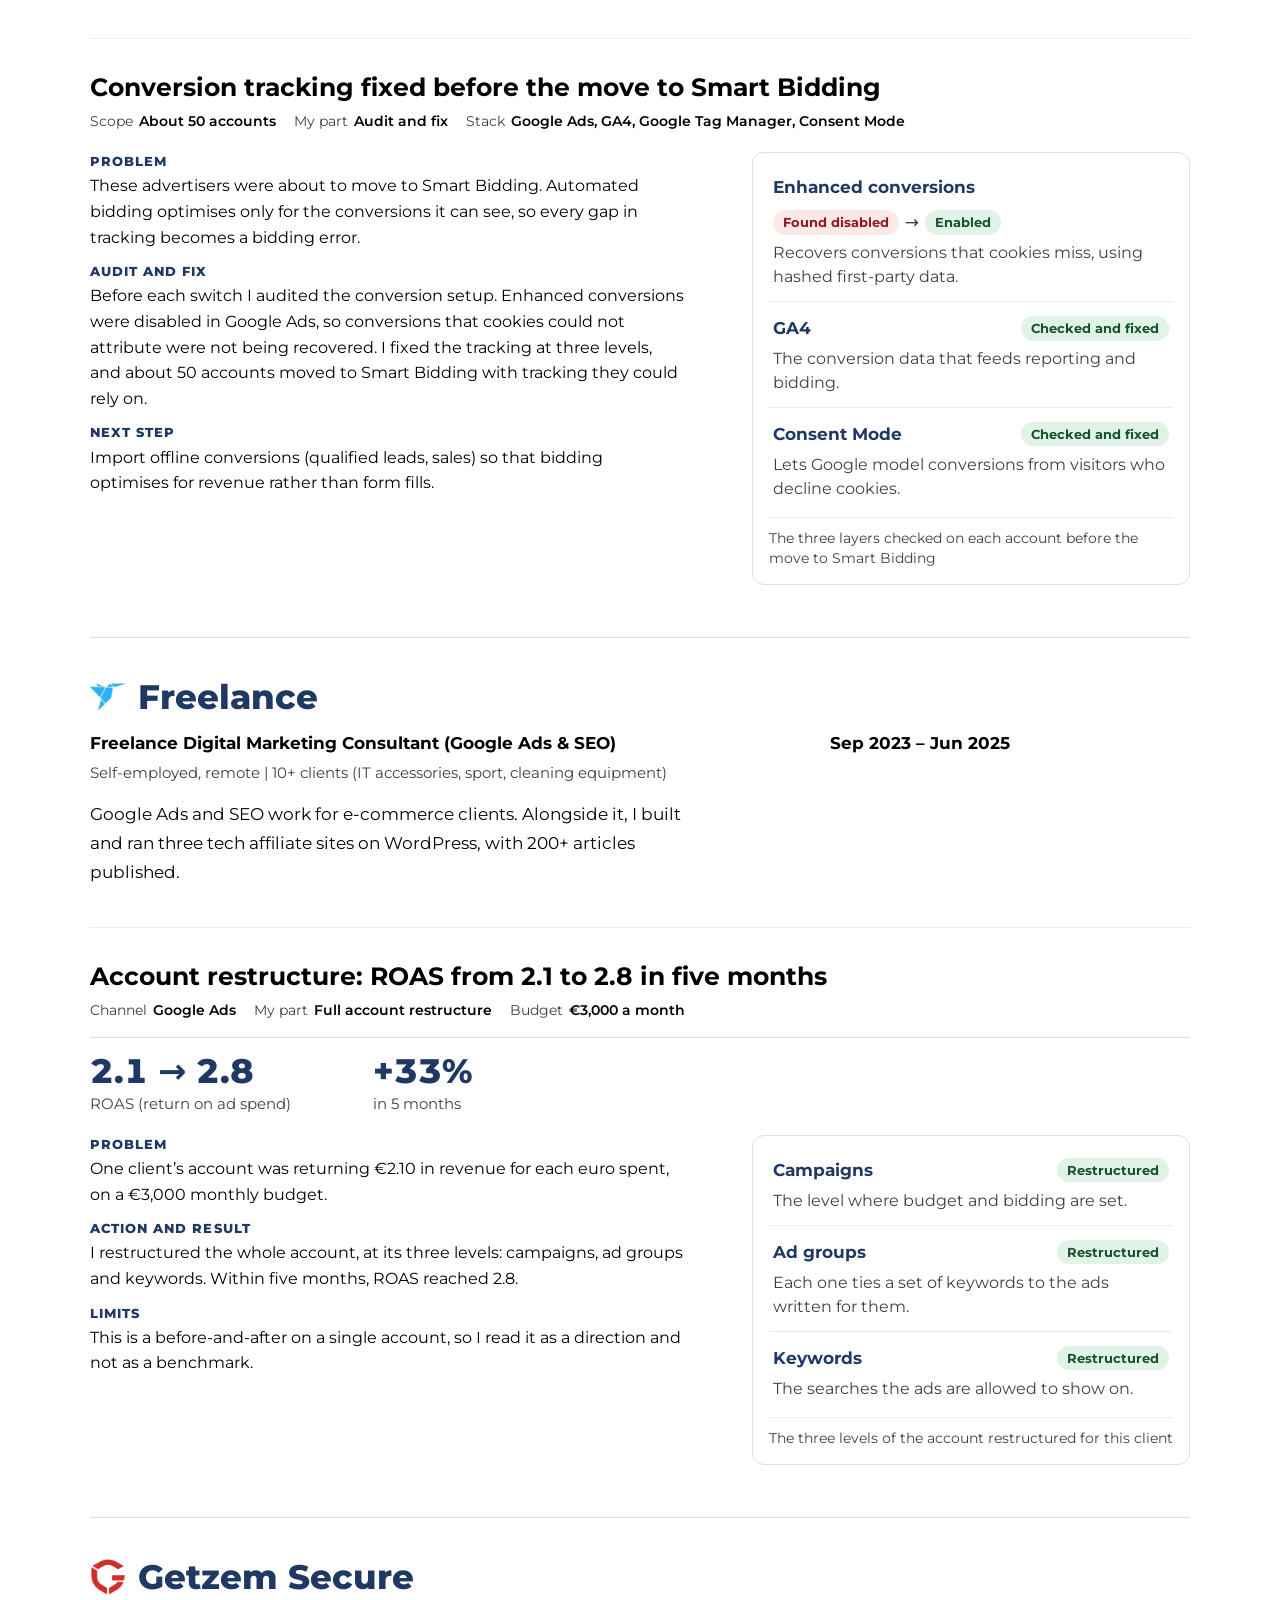
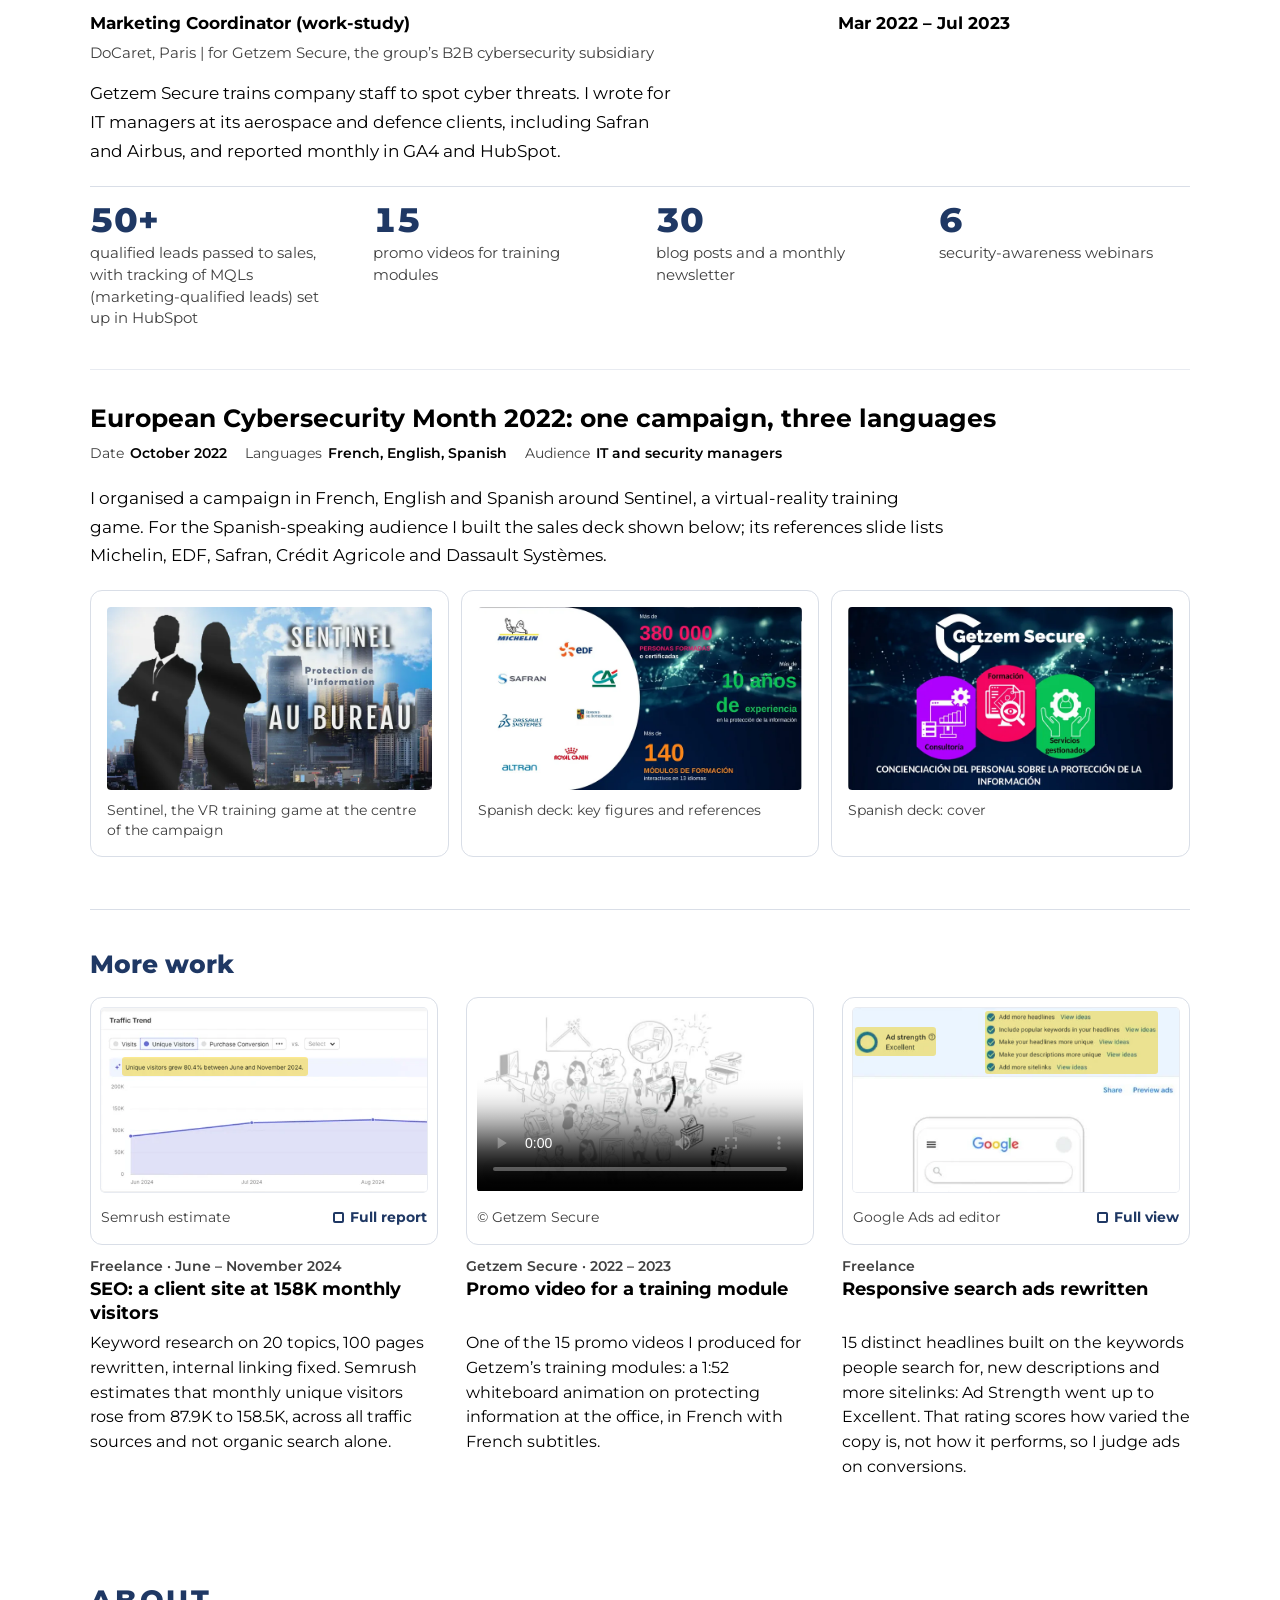
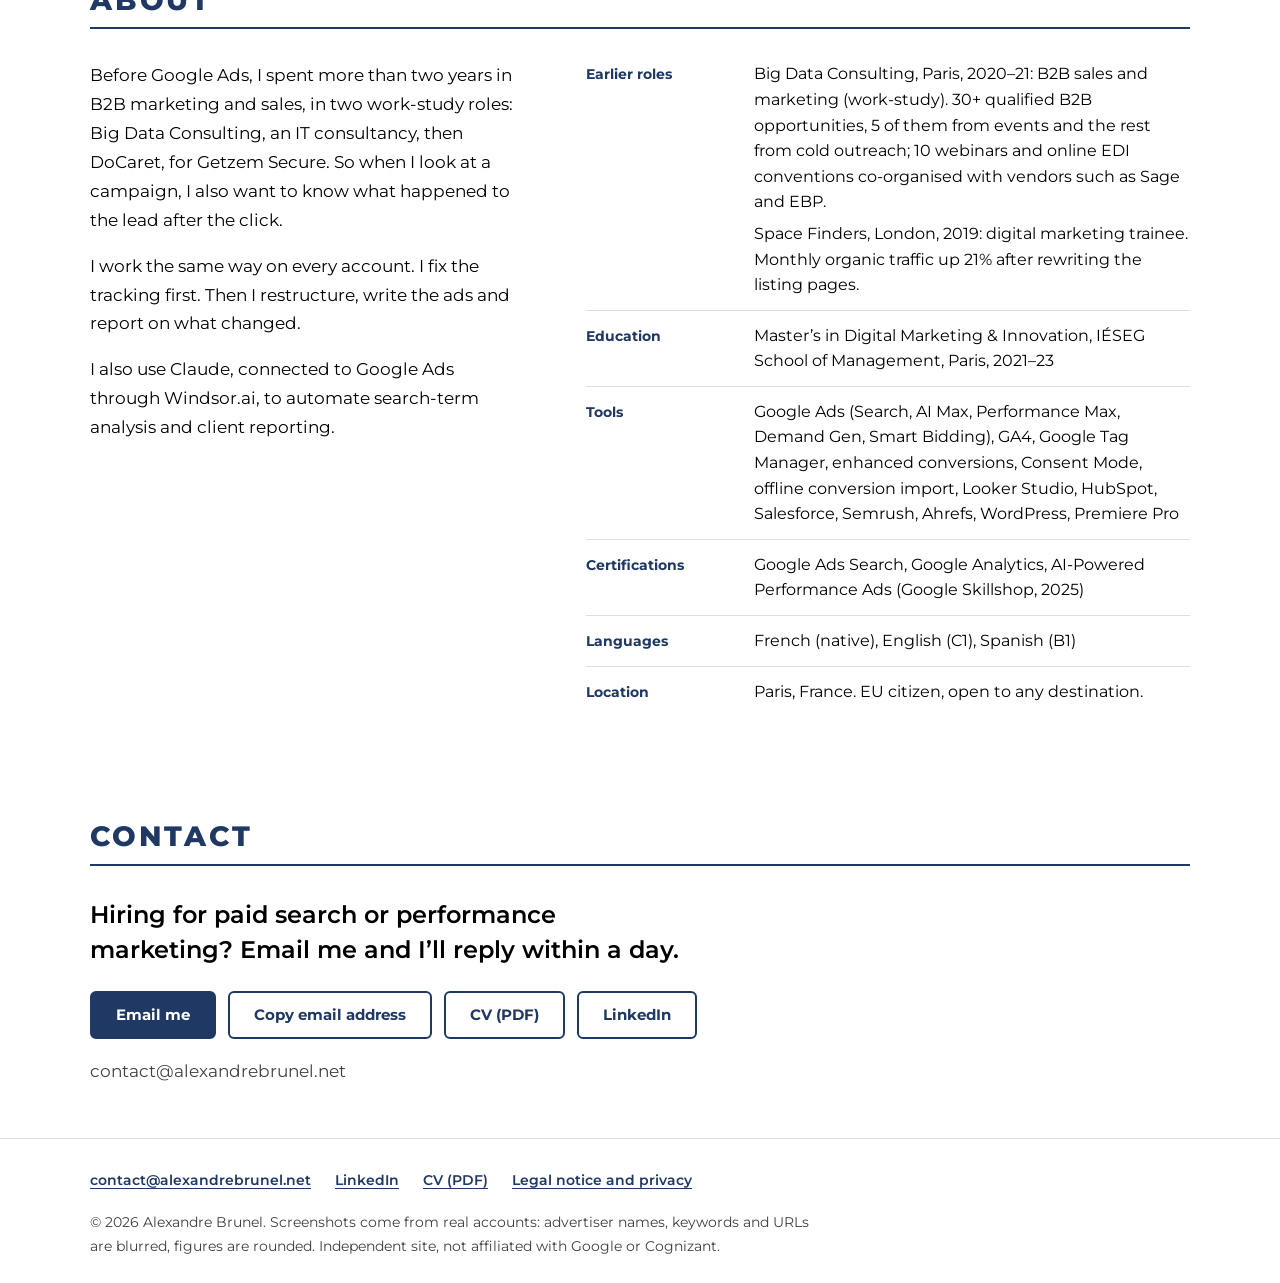
==== commit f34c4efb: "French positioning: SEA and growth marketing; fit full-size view to phone screens - French title, ta" ====
--- a/index.html
+++ b/index.html
@@ -3,7 +3,7 @@
 <head>
   <meta charset="utf-8">
   <meta name="viewport" content="width=device-width, initial-scale=1">
-  <title data-fr="Alexandre Brunel | Google Ads et génération de leads B2B">Alexandre Brunel | Google Ads &amp; B2B Lead Generation</title>
+  <title data-fr="Alexandre Brunel | Spécialiste Google Ads et growth marketing">Alexandre Brunel | Google Ads &amp; B2B Lead Generation</title>
   <meta name="description" content="Google Ads specialist: 100+ advertiser accounts audited in 5 markets on a project run for Google, most of them B2B or lead generation. Looking for a VIE mission." data-fr-content="Spécialiste Google Ads : plus de 100 comptes audités sur 5 marchés, sur un projet mené pour Google, la plupart en B2B ou en génération de leads. Recherche un VIE.">
   <meta name="color-scheme" content="light">
   <meta name="theme-color" content="#ffffff">
@@ -17,19 +17,19 @@
   <meta property="og:locale" content="en_GB" data-fr-content="fr_FR">
   <meta property="og:locale:alternate" content="fr_FR" data-fr-content="en_GB">
   <meta property="og:title" content="Alexandre Brunel | Google Ads specialist looking for a VIE mission" data-fr-content="Alexandre Brunel | Spécialiste Google Ads à la recherche d’un VIE">
-  <meta property="og:description" content="100+ advertiser accounts audited in 5 markets on a project run for Google. +60% conversions in 30 days at +9% cost per conversion. Looking for a VIE mission in paid search." data-fr-content="Plus de 100 comptes d’annonceurs audités sur 5 marchés, sur un projet mené pour Google. +60 % de conversions en 30 jours pour +9 % de coût par conversion. Recherche un VIE en marketing digital.">
+  <meta property="og:description" content="100+ advertiser accounts audited in 5 markets on a project run for Google. +60% conversions in 30 days at +9% cost per conversion. Looking for a VIE mission in paid search." data-fr-content="Plus de 100 comptes d’annonceurs audités sur 5 marchés, sur un projet mené pour Google. +60 % de conversions en 30 jours pour +9 % de coût par conversion. Recherche un VIE en SEA ou en growth marketing.">
   <meta property="og:url" content="https://alexandrebrunel.net/" data-fr-content="https://alexandrebrunel.net/fr/">
   <meta property="og:image" content="https://alexandrebrunel.net/images/og-image.jpg" data-fr-content="https://alexandrebrunel.net/images/og-image-fr.jpg">
   <meta property="og:image:width" content="1200">
   <meta property="og:image:height" content="630">
-  <meta property="og:image:alt" content="Alexandre Brunel, Google Ads specialist: 100+ accounts audited in 5 markets. Looking for a VIE mission in paid search." data-fr-content="Alexandre Brunel, spécialiste Google Ads : plus de 100 comptes audités sur 5 marchés. À la recherche d’un VIE en marketing digital.">
+  <meta property="og:image:alt" content="Alexandre Brunel, Google Ads specialist: 100+ accounts audited in 5 markets. Looking for a VIE mission in paid search." data-fr-content="Alexandre Brunel, spécialiste Google Ads : plus de 100 comptes audités sur 5 marchés. À la recherche d’un VIE en SEA ou en growth marketing.">
   <meta name="twitter:card" content="summary_large_image">
 
   <link rel="icon" href="favicon.ico" sizes="48x48">
   <link rel="icon" href="images/favicon.png" type="image/png">
   <link rel="apple-touch-icon" href="images/apple-touch-icon.png">
   <link rel="preload" href="fonts/montserrat-latin-wght-normal.woff2" as="font" type="font/woff2" crossorigin>
-  <link rel="stylesheet" href="css/style.css">
+  <link rel="stylesheet" href="css/style.css?v=20261117">
   <script>
     (function (d) {
       d.classList.add('js');
@@ -50,9 +50,9 @@
       } catch (e) {}
     })(document.documentElement);
   </script>
-  <script src="js/lang.js" defer></script>
-  <script src="js/main.js" defer></script>
-  <script src="js/analytics.js" data-gtm-id="" defer></script>
+  <script src="js/lang.js?v=20261117" defer></script>
+  <script src="js/main.js?v=20261117" defer></script>
+  <script src="js/analytics.js?v=20261117" data-gtm-id="" defer></script>
   <script type="application/ld+json">
   {
     "@context": "https://schema.org",
@@ -94,7 +94,7 @@
         <img class="hero__portrait" src="images/portrait.jpg" width="533" height="666" alt="Portrait of Alexandre Brunel" data-fr-alt="Portrait d’Alexandre Brunel" fetchpriority="high">
         <h1 class="hero__name" id="hero-title">Alexandre Brunel</h1>
         <p class="hero__headline" data-fr="Spécialiste Google Ads : plus de 100 comptes audités sur 5&nbsp;marchés, sur un projet mené pour Google">Google Ads specialist: 100+ accounts audited in 5&nbsp;markets, on a project run for Google</p>
-        <p class="hero__target"><strong data-fr="Je recherche un VIE en marketing digital, idéalement dans la tech B2B.">Looking for a VIE mission in paid search or performance marketing, ideally in B2B tech.</strong> <span class="hero__gloss" data-fr="">VIE is France’s international work-placement programme: 6 to 24 months abroad for a French company.</span></p>
+        <p class="hero__target"><strong data-fr="Je recherche un VIE en SEA ou en growth marketing, idéalement dans la tech B2B.">Looking for a VIE mission in paid search or performance marketing, ideally in B2B tech.</strong> <span class="hero__gloss" data-fr="">VIE is France’s international work-placement programme: 6 to 24 months abroad for a French company.</span></p>
         <ul class="hero__facts" aria-label="Key facts" data-fr-aria-label="En bref">
           <li data-fr="Disponible immédiatement">Available now</li>
           <li data-fr="Éligible au VIE, citoyen européen">VIE-eligible, EU citizen</li>
@@ -561,7 +561,7 @@
         <div class="section__head">
           <h2 class="section__title" id="contact-title">Contact</h2>
         </div>
-        <p class="contact__lead" data-fr="Vous recrutez en marketing digital&nbsp;? Écrivez-moi, je réponds sous 24&nbsp;heures.">Hiring for paid search or performance marketing? Email me and I’ll reply within a day.</p>
+        <p class="contact__lead" data-fr="Vous recrutez en SEA ou en growth marketing&nbsp;? Écrivez-moi, je réponds sous 24&nbsp;heures.">Hiring for paid search or performance marketing? Email me and I’ll reply within a day.</p>
         <div class="contact__actions">
           <a class="btn btn--solid" href="mailto:contact@alexandrebrunel.net" data-fr="M’écrire">Email me</a>
           <button class="btn btn--outline" type="button" data-copy="contact@alexandrebrunel.net" data-fr="Copier l’adresse e-mail">Copy email address</button>
--- a/css/style.css
+++ b/css/style.css
@@ -982,6 +982,8 @@
 }
 
 .lightbox {
+  position: fixed;
+  inset: 0;
   width: 100%;
   height: 100%;
   max-width: none;
@@ -995,6 +997,7 @@
 .lightbox::backdrop { background: rgba(255, 255, 255, 0.98); }
 .lightbox[open] {
   display: grid;
+  grid-template-columns: minmax(0, 1fr);
   grid-template-rows: auto minmax(0, 1fr) auto;
 }
 .lightbox__bar {
@@ -1016,16 +1019,22 @@
 }
 .lightbox__stage {
   display: grid;
-  place-items: center;
+  grid-template-columns: minmax(0, 1fr);
+  justify-items: center;
+  align-content: safe center;
+  min-width: 0;
   overflow: auto;
   overscroll-behavior: contain;
   padding: 24px clamp(12px, 3vw, 28px);
 }
 .lightbox__stage .shot {
   width: min(100%, var(--natural, 1180px));
+  max-width: 100%;
+  min-width: 0;
   box-shadow: 0 0 0 1px var(--line), 0 12px 40px rgba(31, 56, 100, 0.14);
 }
 .lightbox__stage .shot--slide { width: min(100%, 1500px); }
+.lightbox__stage img { width: 100%; max-width: 100%; height: auto; }
 .lightbox__hint { display: none; margin: 0; padding: 0 16px 16px; color: var(--ink-2); font-size: 0.875rem; text-align: center; }
 @media (max-width: 899px) {
   .lightbox__stage { padding-block: 16px; }
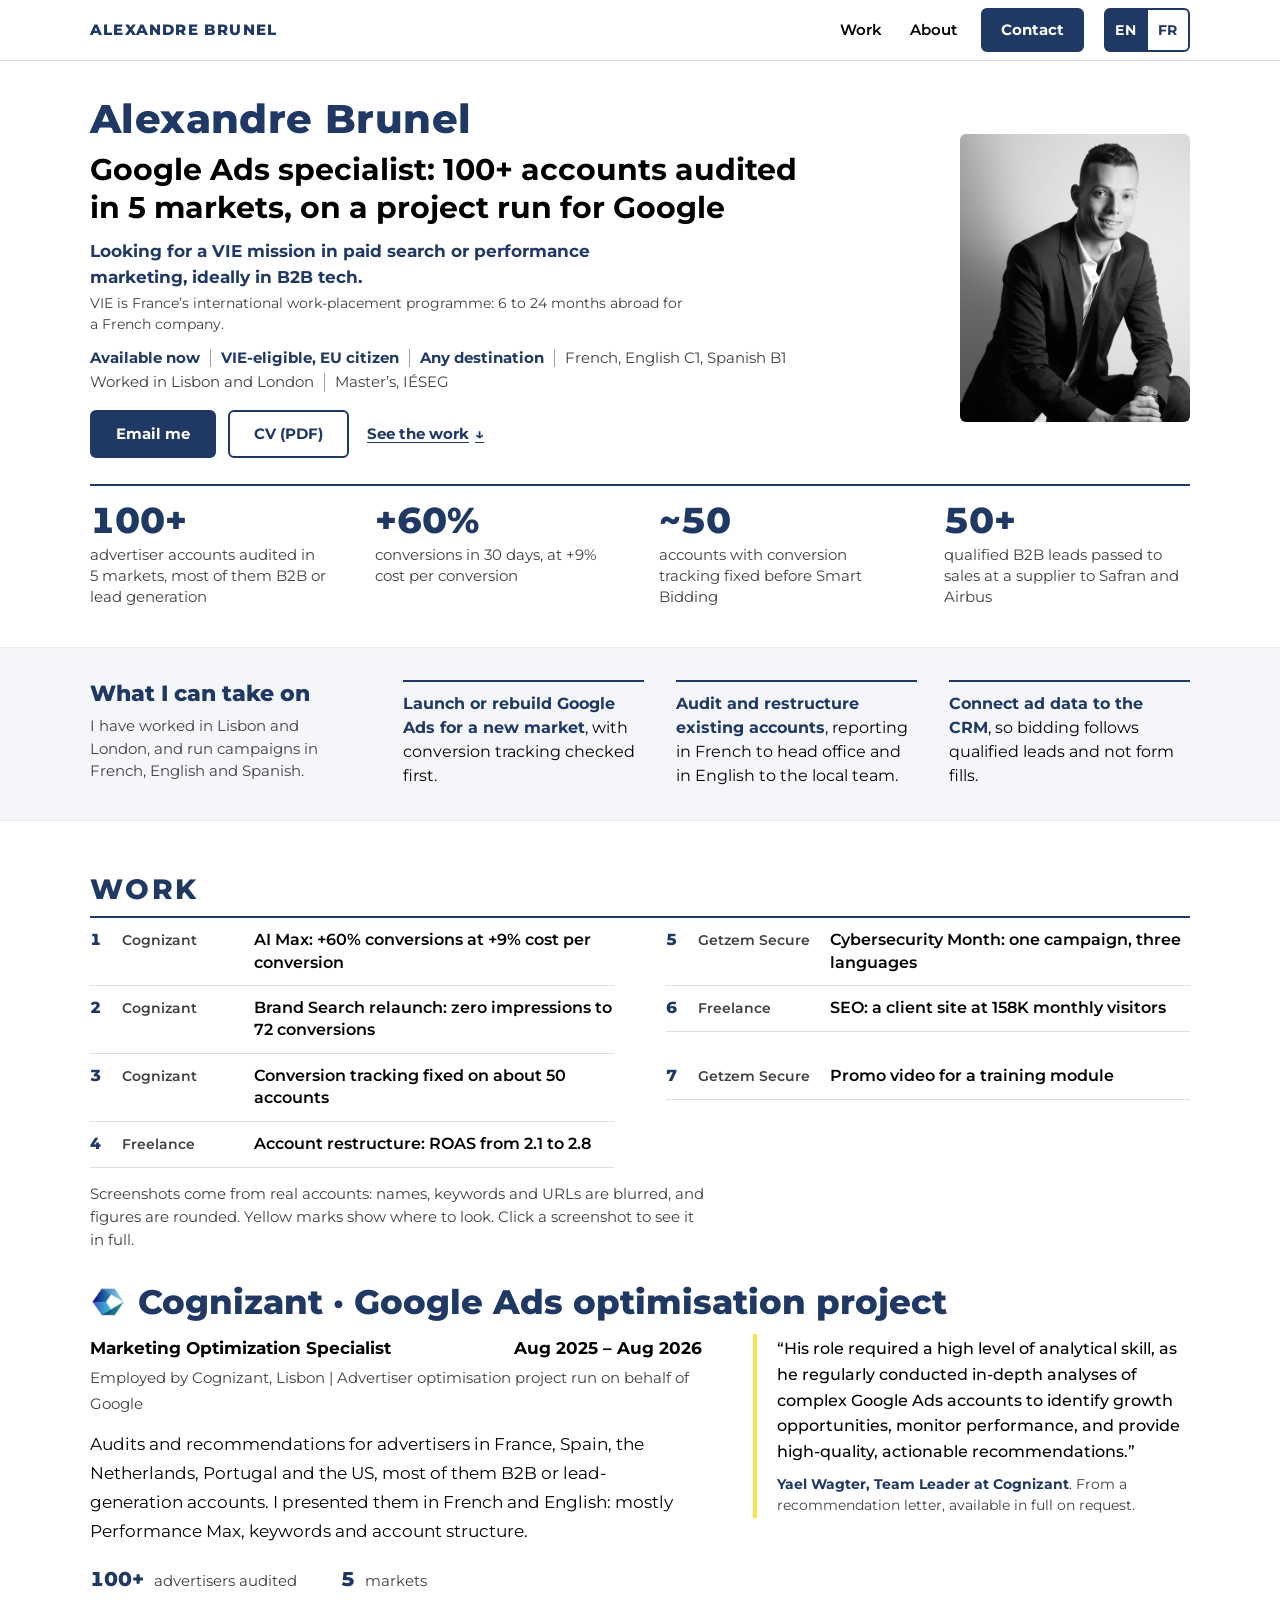
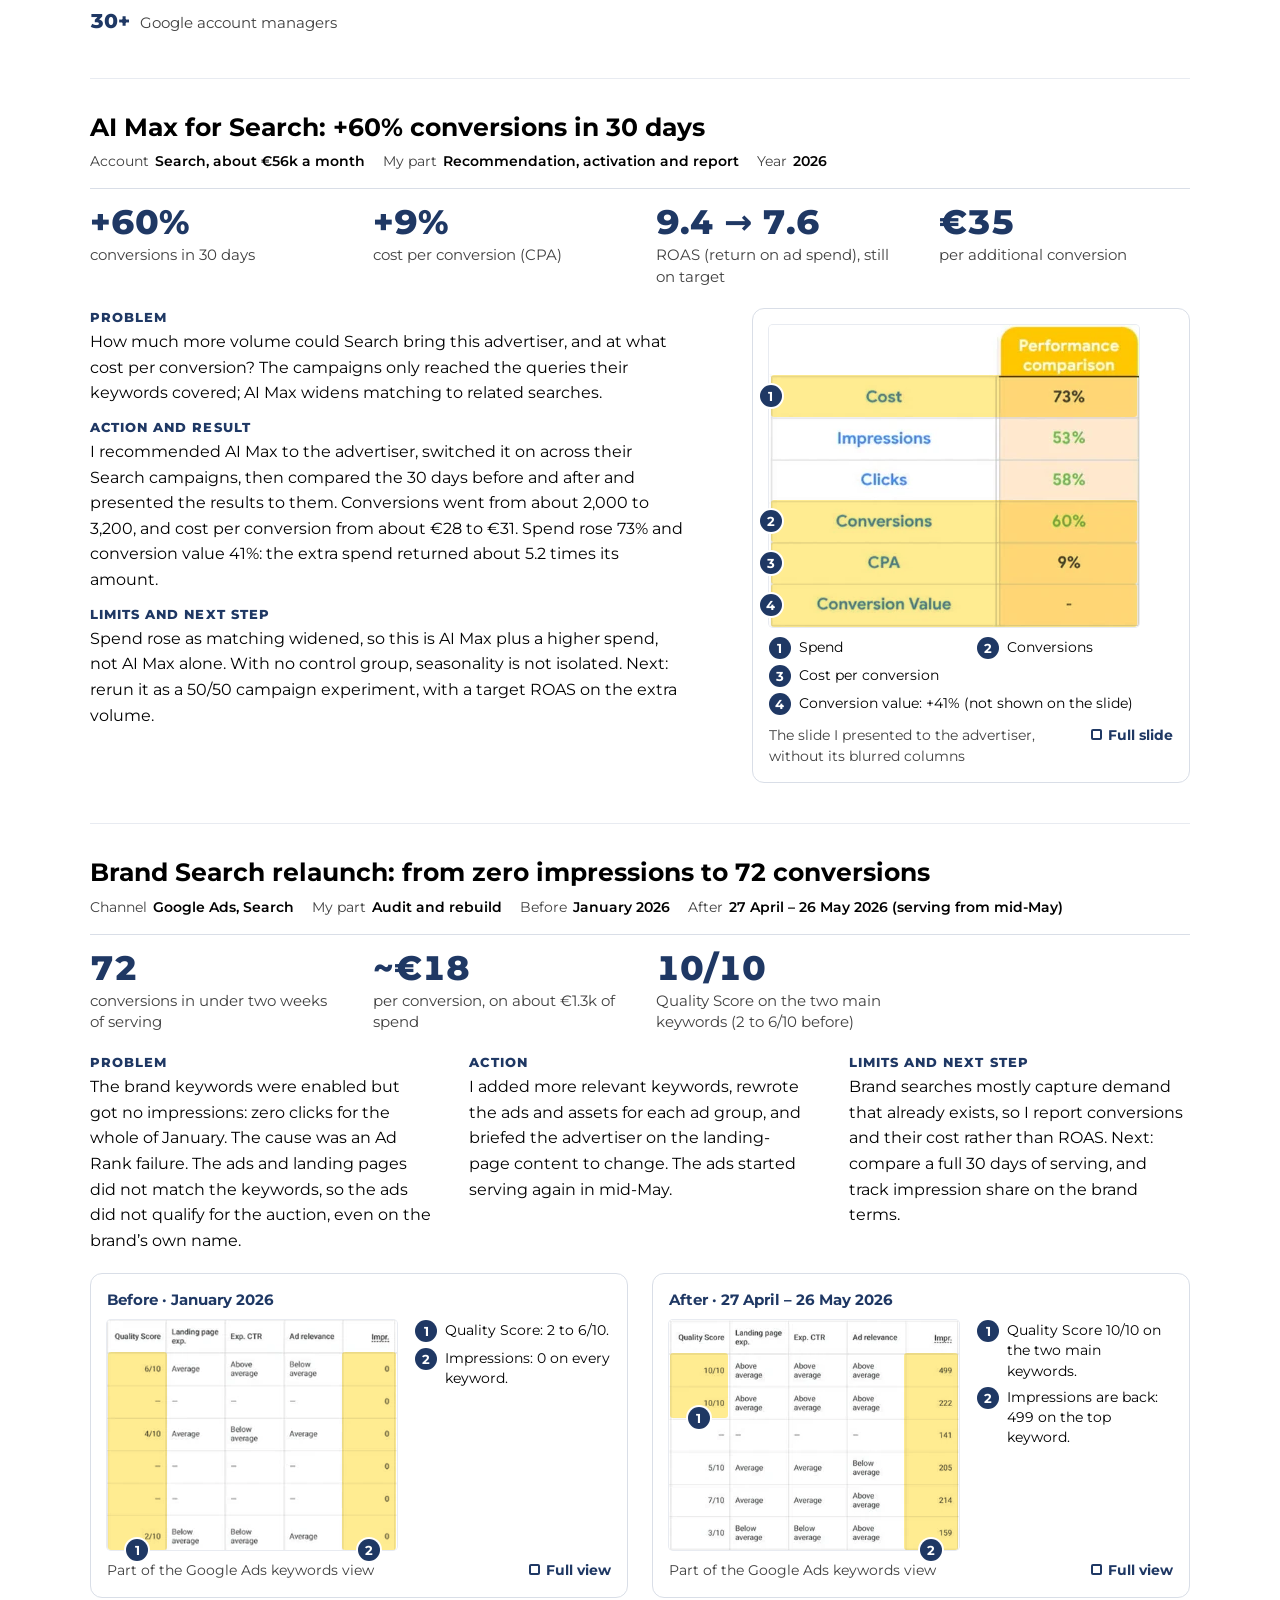
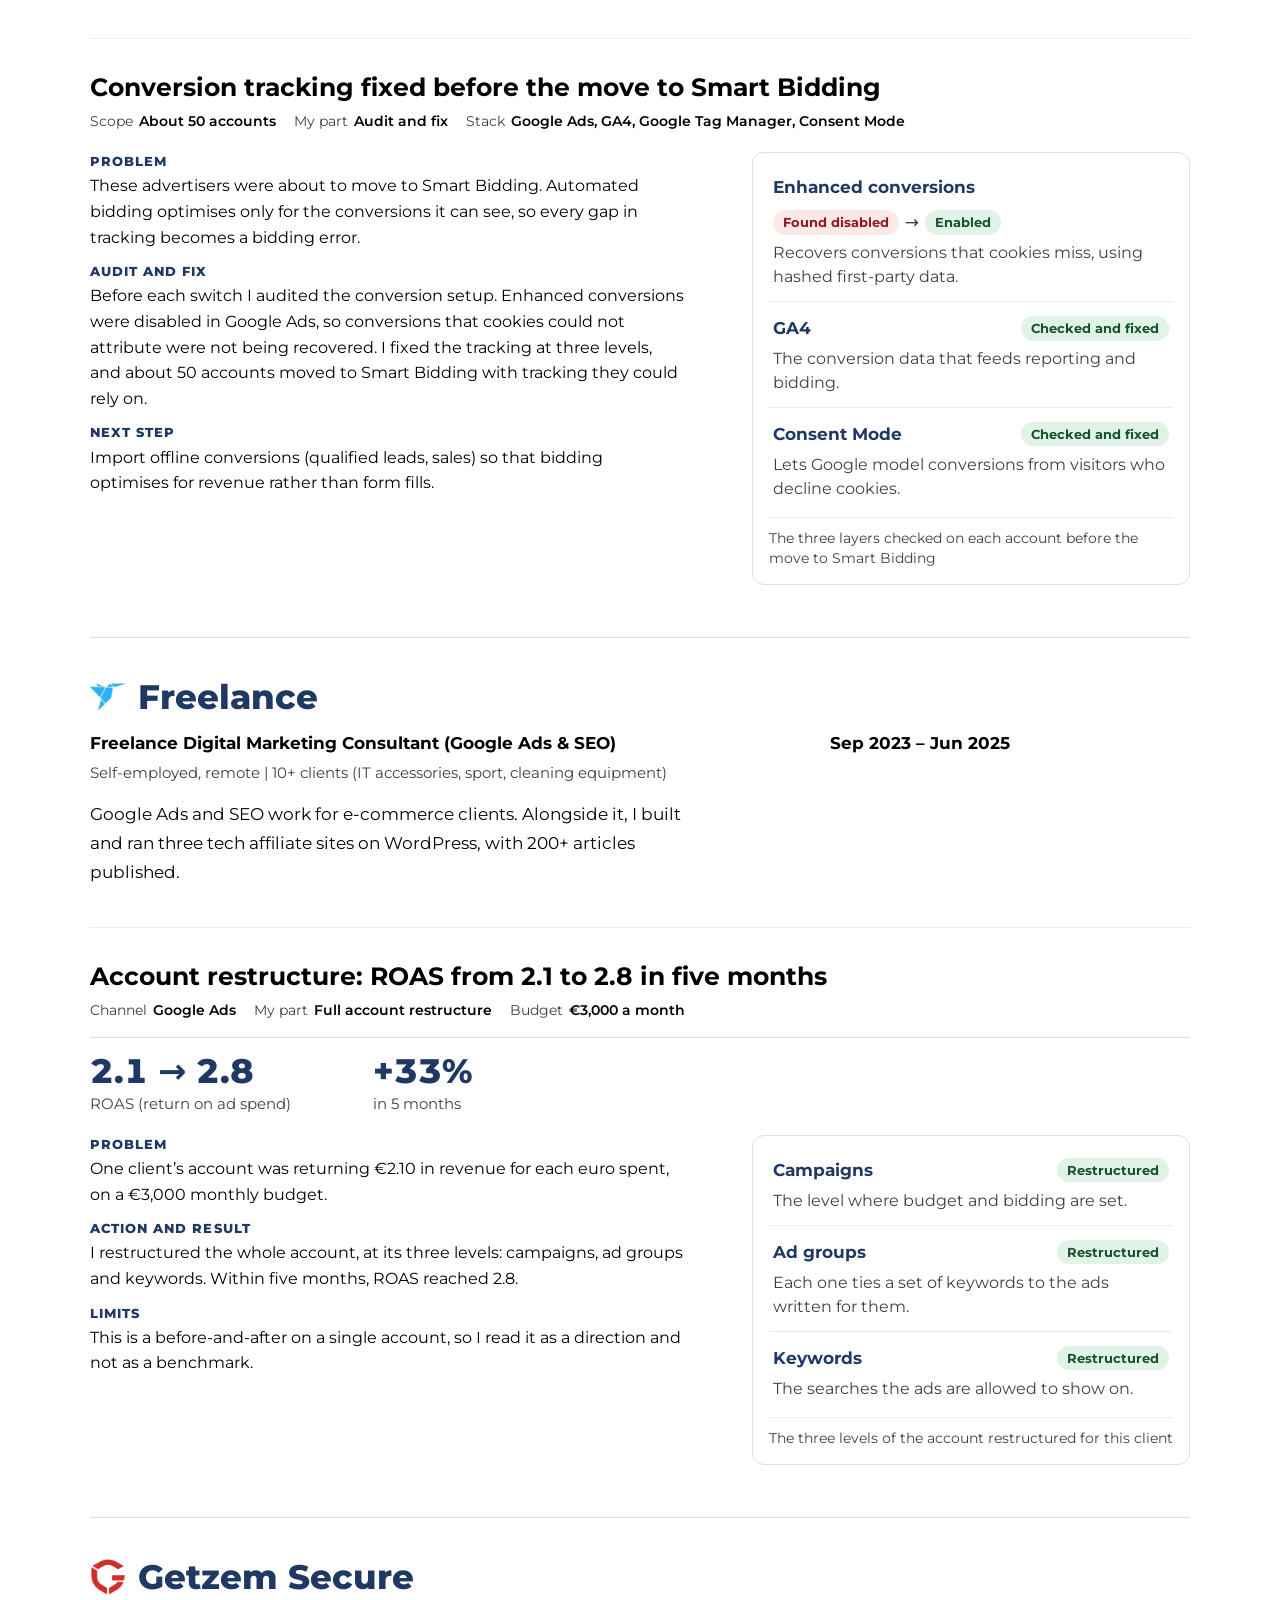
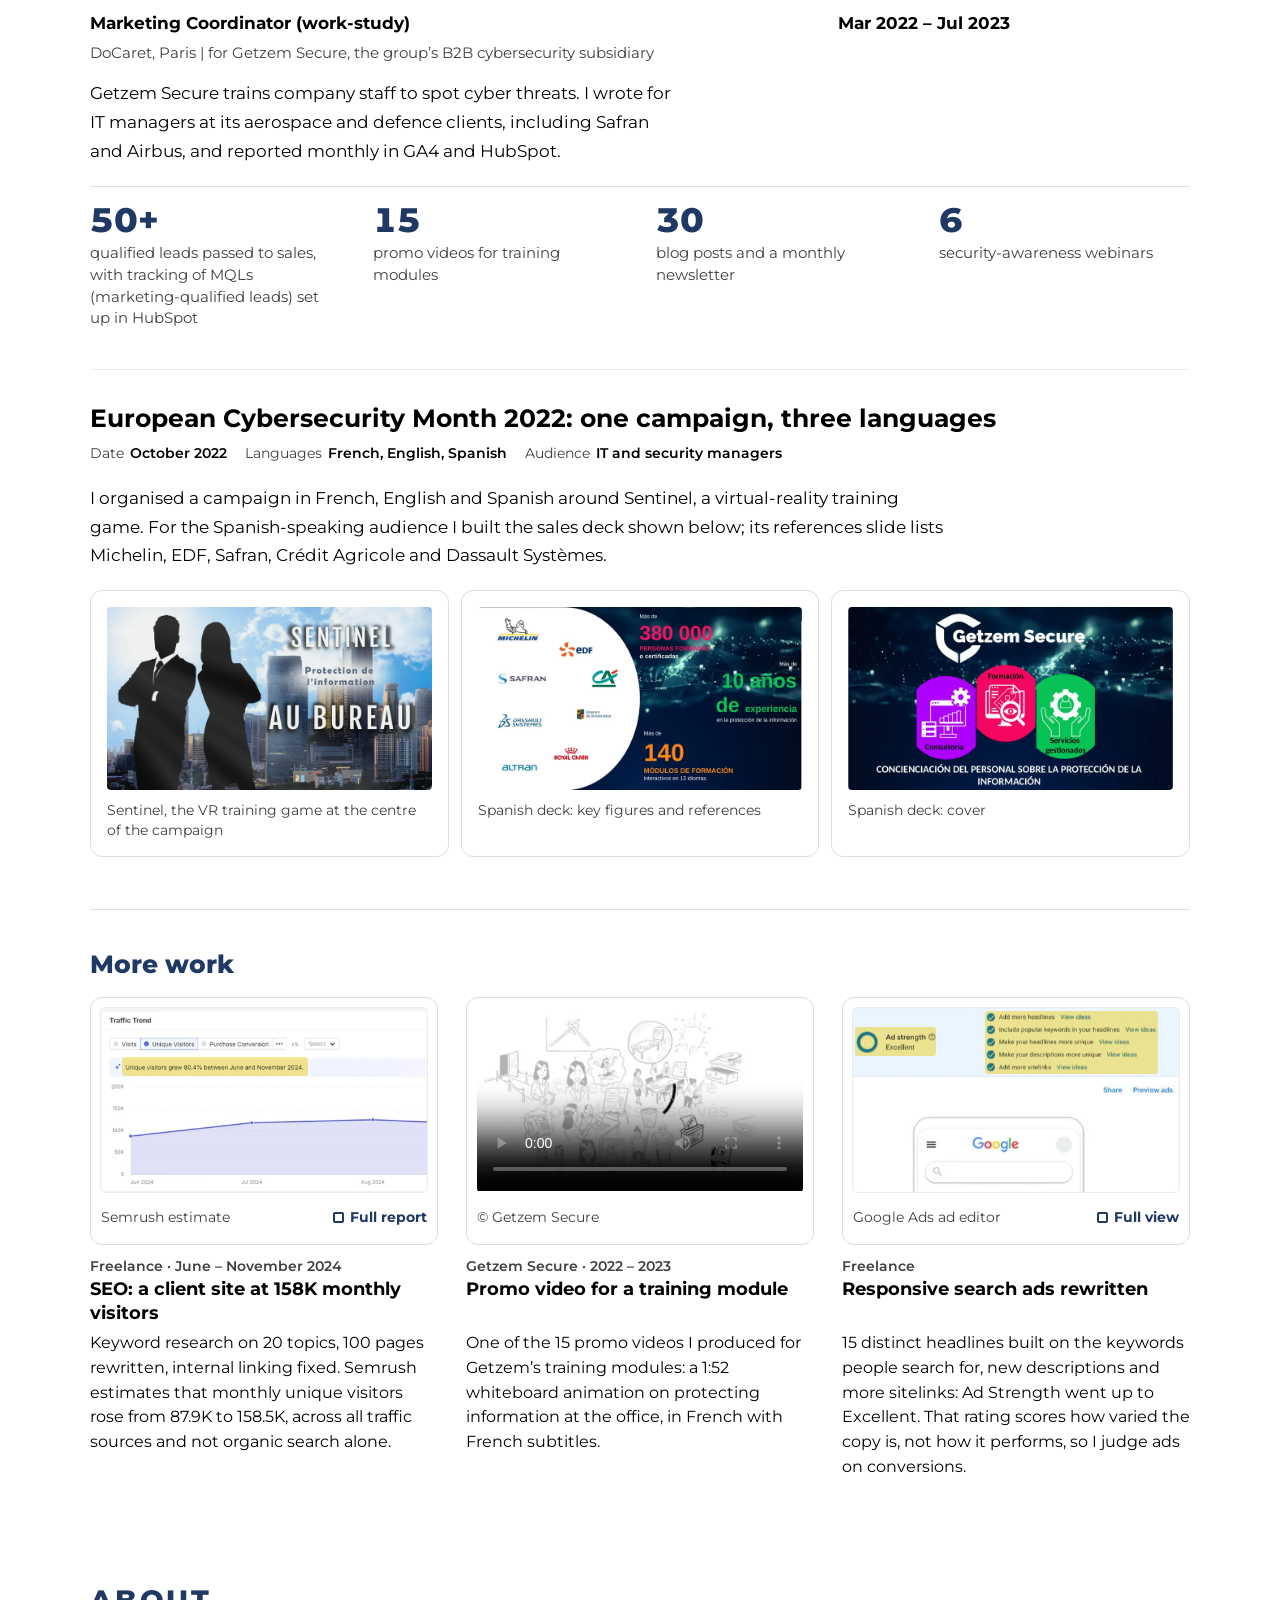
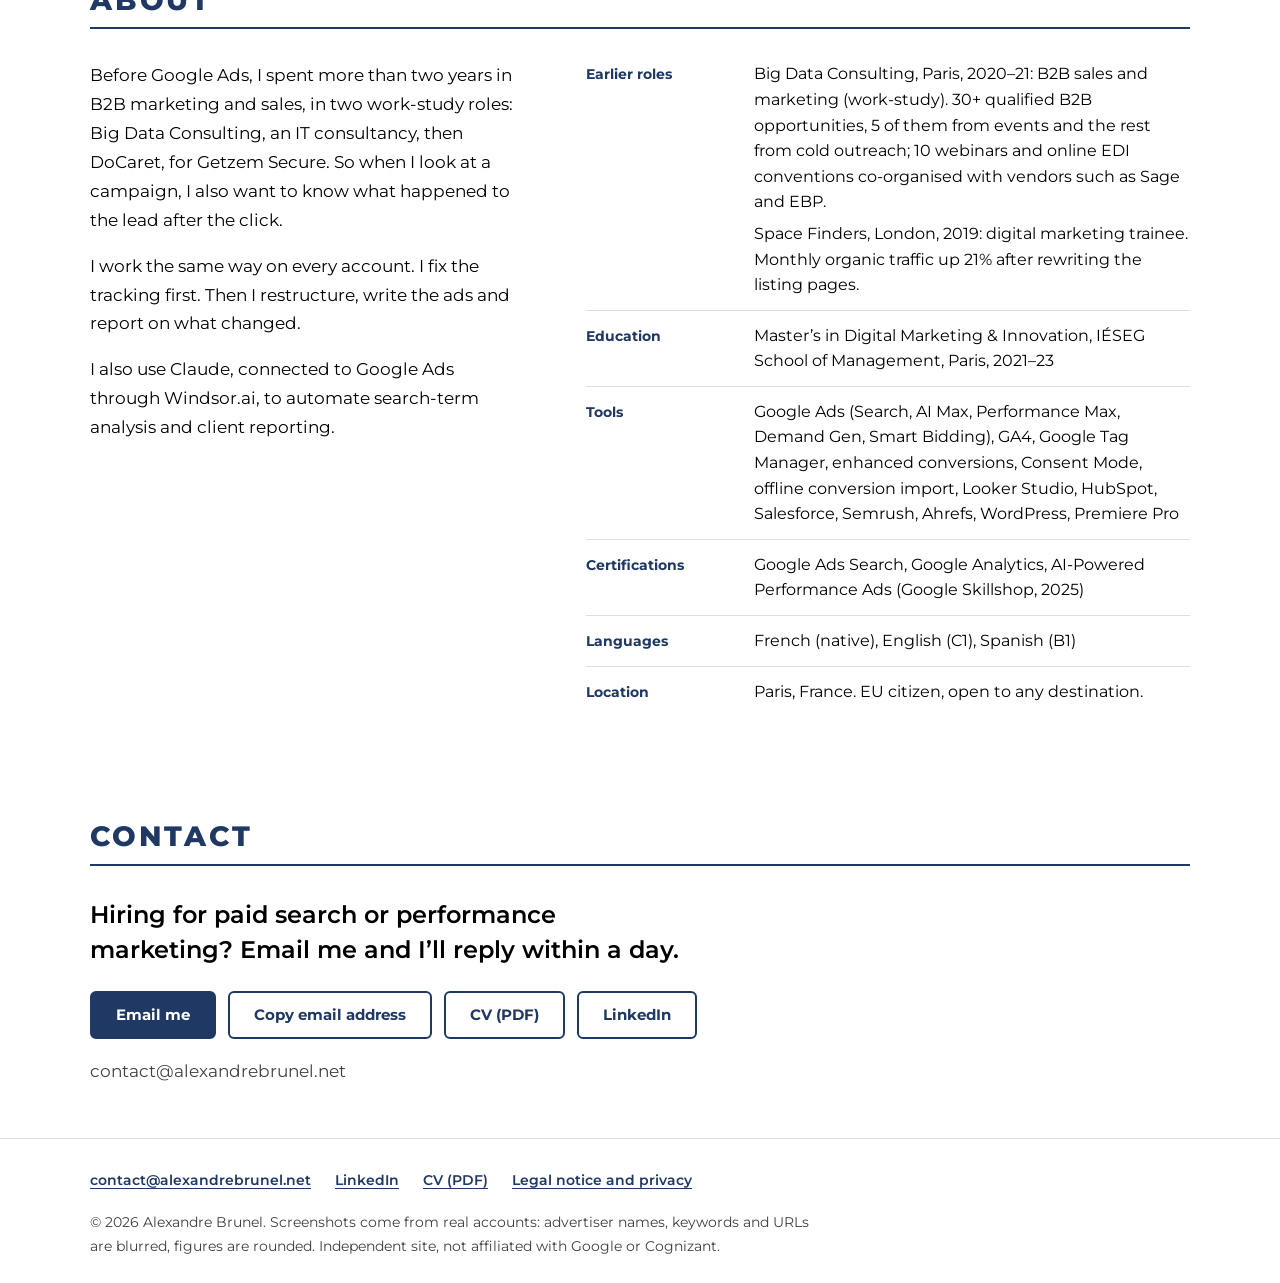
==== commit c905cfa3: "Match the English and French page titles; plain link back to the English page" ====
--- a/index.html
+++ b/index.html
@@ -1,9 +1,9 @@
 <!doctype html>
-<html lang="en-GB" data-fr-lang="fr" data-other="fr/" data-fr-data-other="./">
+<html lang="en-GB" data-fr-lang="fr" data-other="fr/" data-fr-data-other="../">
 <head>
   <meta charset="utf-8">
   <meta name="viewport" content="width=device-width, initial-scale=1">
-  <title data-fr="Alexandre Brunel | Spécialiste Google Ads et growth marketing">Alexandre Brunel | Google Ads &amp; B2B Lead Generation</title>
+  <title data-fr="Alexandre Brunel | Spécialiste Google Ads et growth marketing">Alexandre Brunel | Google Ads Specialist &amp; Performance Marketing</title>
   <meta name="description" content="Google Ads specialist: 100+ advertiser accounts audited in 5 markets on a project run for Google, most of them B2B or lead generation. Looking for a VIE mission." data-fr-content="Spécialiste Google Ads : plus de 100 comptes audités sur 5 marchés, sur un projet mené pour Google, la plupart en B2B ou en génération de leads. Recherche un VIE.">
   <meta name="color-scheme" content="light">
   <meta name="theme-color" content="#ffffff">
@@ -29,7 +29,7 @@
   <link rel="icon" href="images/favicon.png" type="image/png">
   <link rel="apple-touch-icon" href="images/apple-touch-icon.png">
   <link rel="preload" href="fonts/montserrat-latin-wght-normal.woff2" as="font" type="font/woff2" crossorigin>
-  <link rel="stylesheet" href="css/style.css?v=20261117">
+  <link rel="stylesheet" href="css/style.css?v=20261117b">
   <script>
     (function (d) {
       d.classList.add('js');
@@ -50,9 +50,9 @@
       } catch (e) {}
     })(document.documentElement);
   </script>
-  <script src="js/lang.js?v=20261117" defer></script>
-  <script src="js/main.js?v=20261117" defer></script>
-  <script src="js/analytics.js?v=20261117" data-gtm-id="" defer></script>
+  <script src="js/lang.js?v=20261117b" defer></script>
+  <script src="js/main.js?v=20261117b" defer></script>
+  <script src="js/analytics.js?v=20261117b" data-gtm-id="" defer></script>
   <script type="application/ld+json">
   {
     "@context": "https://schema.org",
@@ -82,7 +82,7 @@
         <a class="topbar__cta" href="#contact">Contact</a>
       </nav>
       <div class="lang" role="group" aria-label="Language" data-fr-aria-label="Langue">
-        <a class="lang__btn" href="./" data-fr-href="./?lang=en" data-lang="en" hreflang="en" lang="en" aria-label="English" aria-current="true" data-fr-aria-current="false">EN</a>
+        <a class="lang__btn" href="./" data-fr-href="../" data-lang="en" hreflang="en" lang="en" aria-label="English" aria-current="true" data-fr-aria-current="false">EN</a>
         <a class="lang__btn" href="fr/" data-lang="fr" hreflang="fr" lang="fr" aria-label="Français" aria-current="false" data-fr-aria-current="true">FR</a>
       </div>
     </div>
